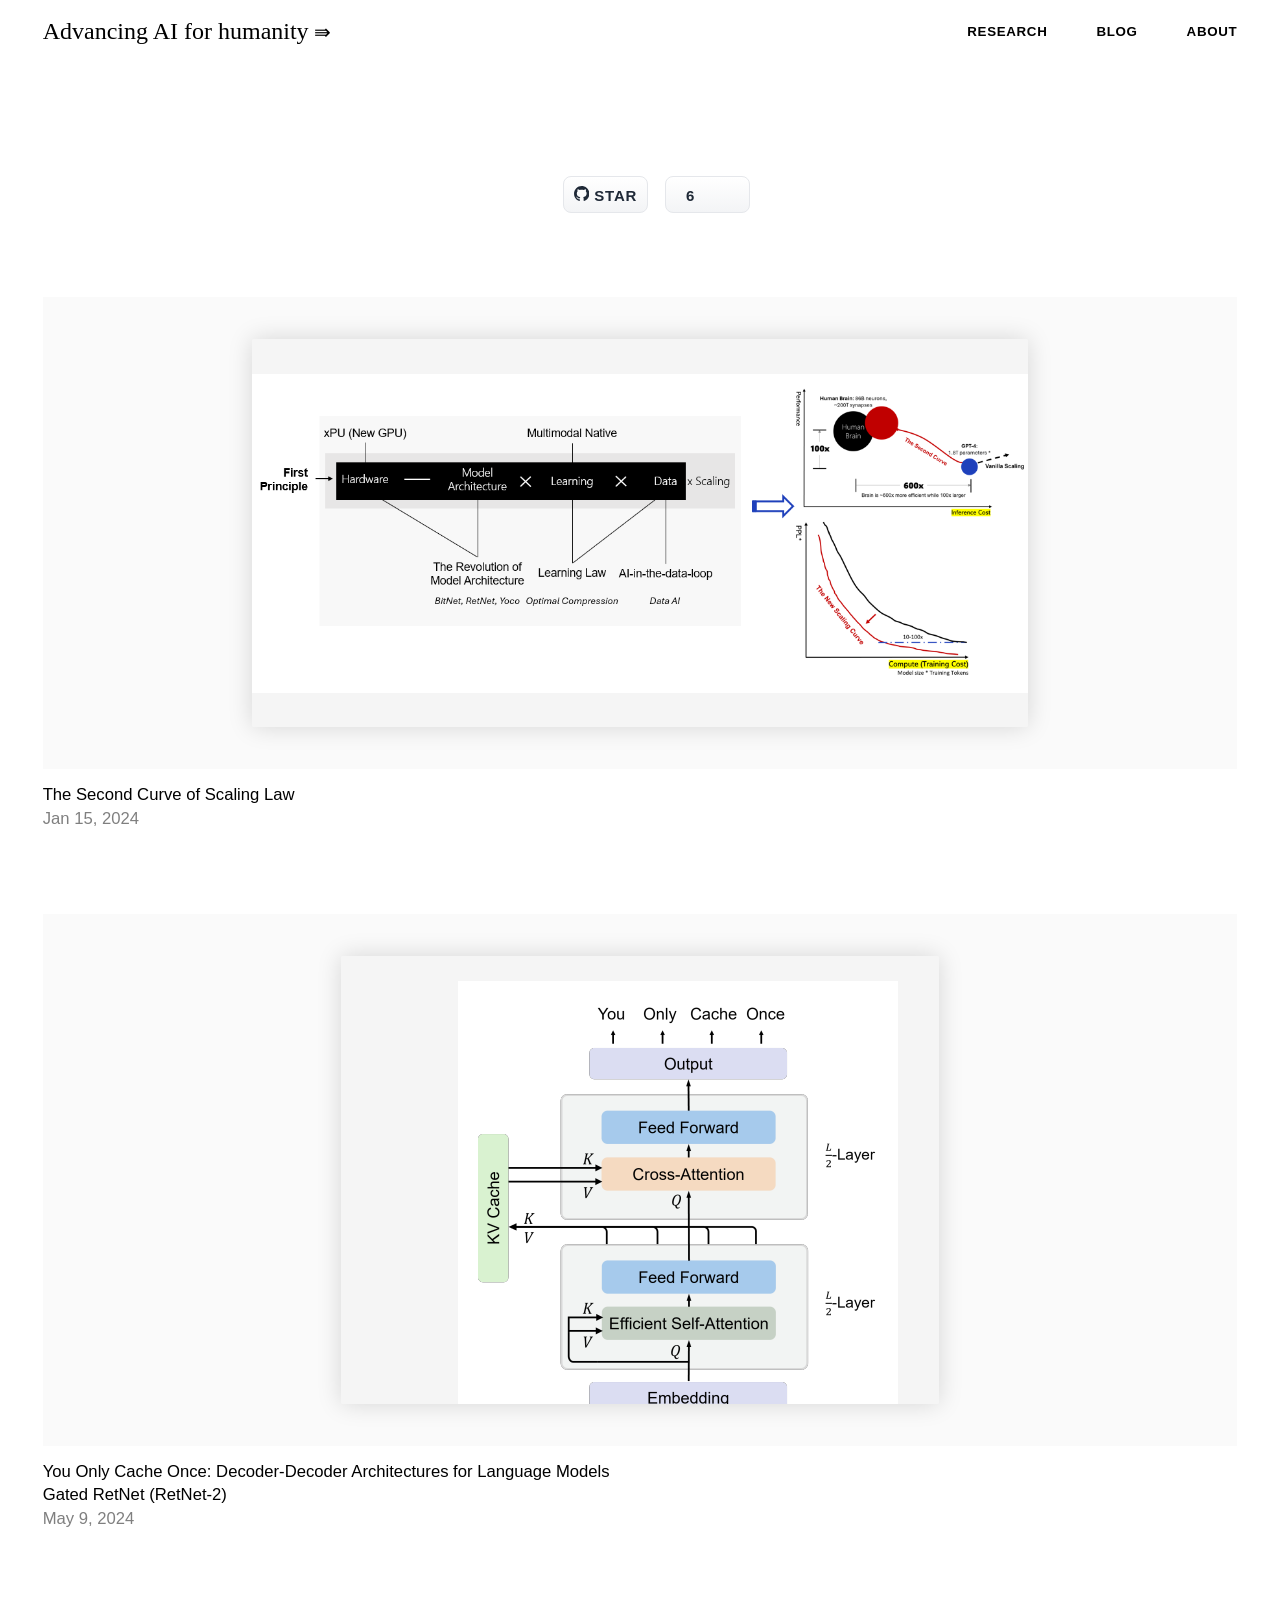
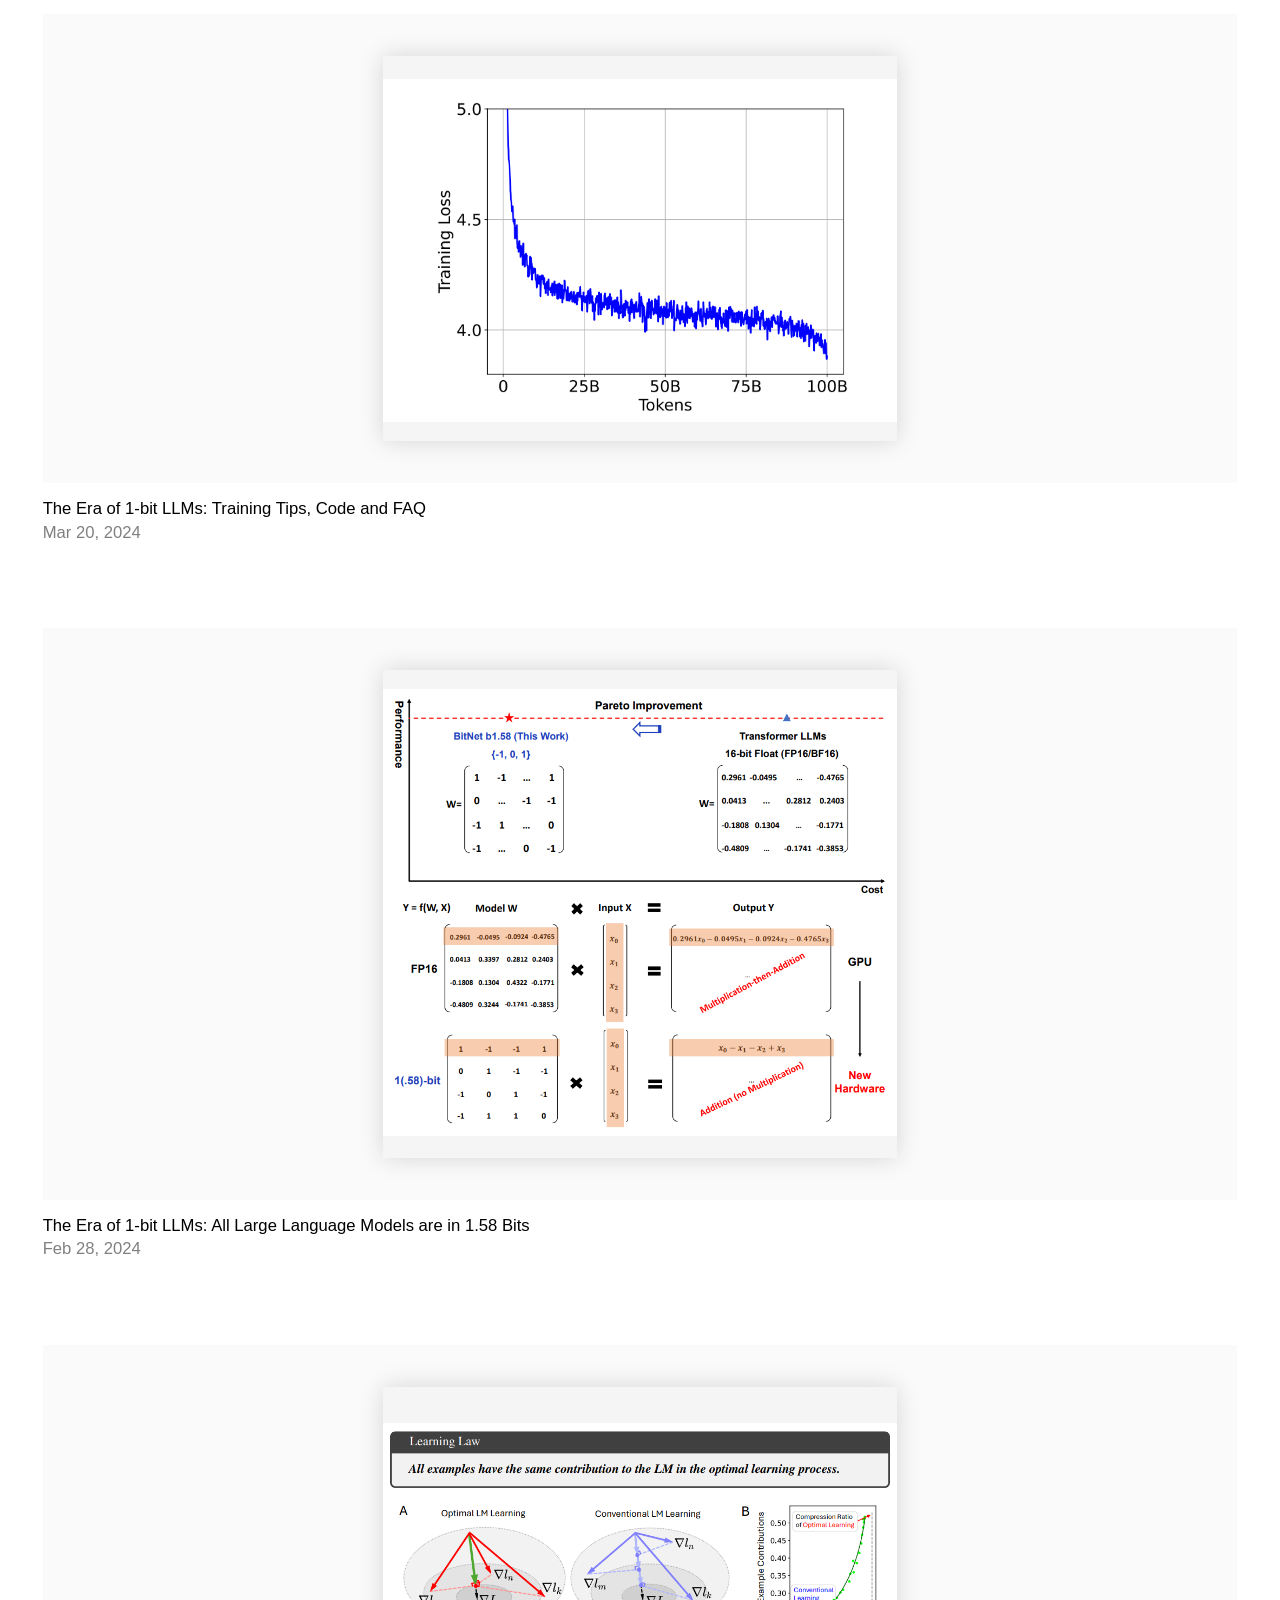
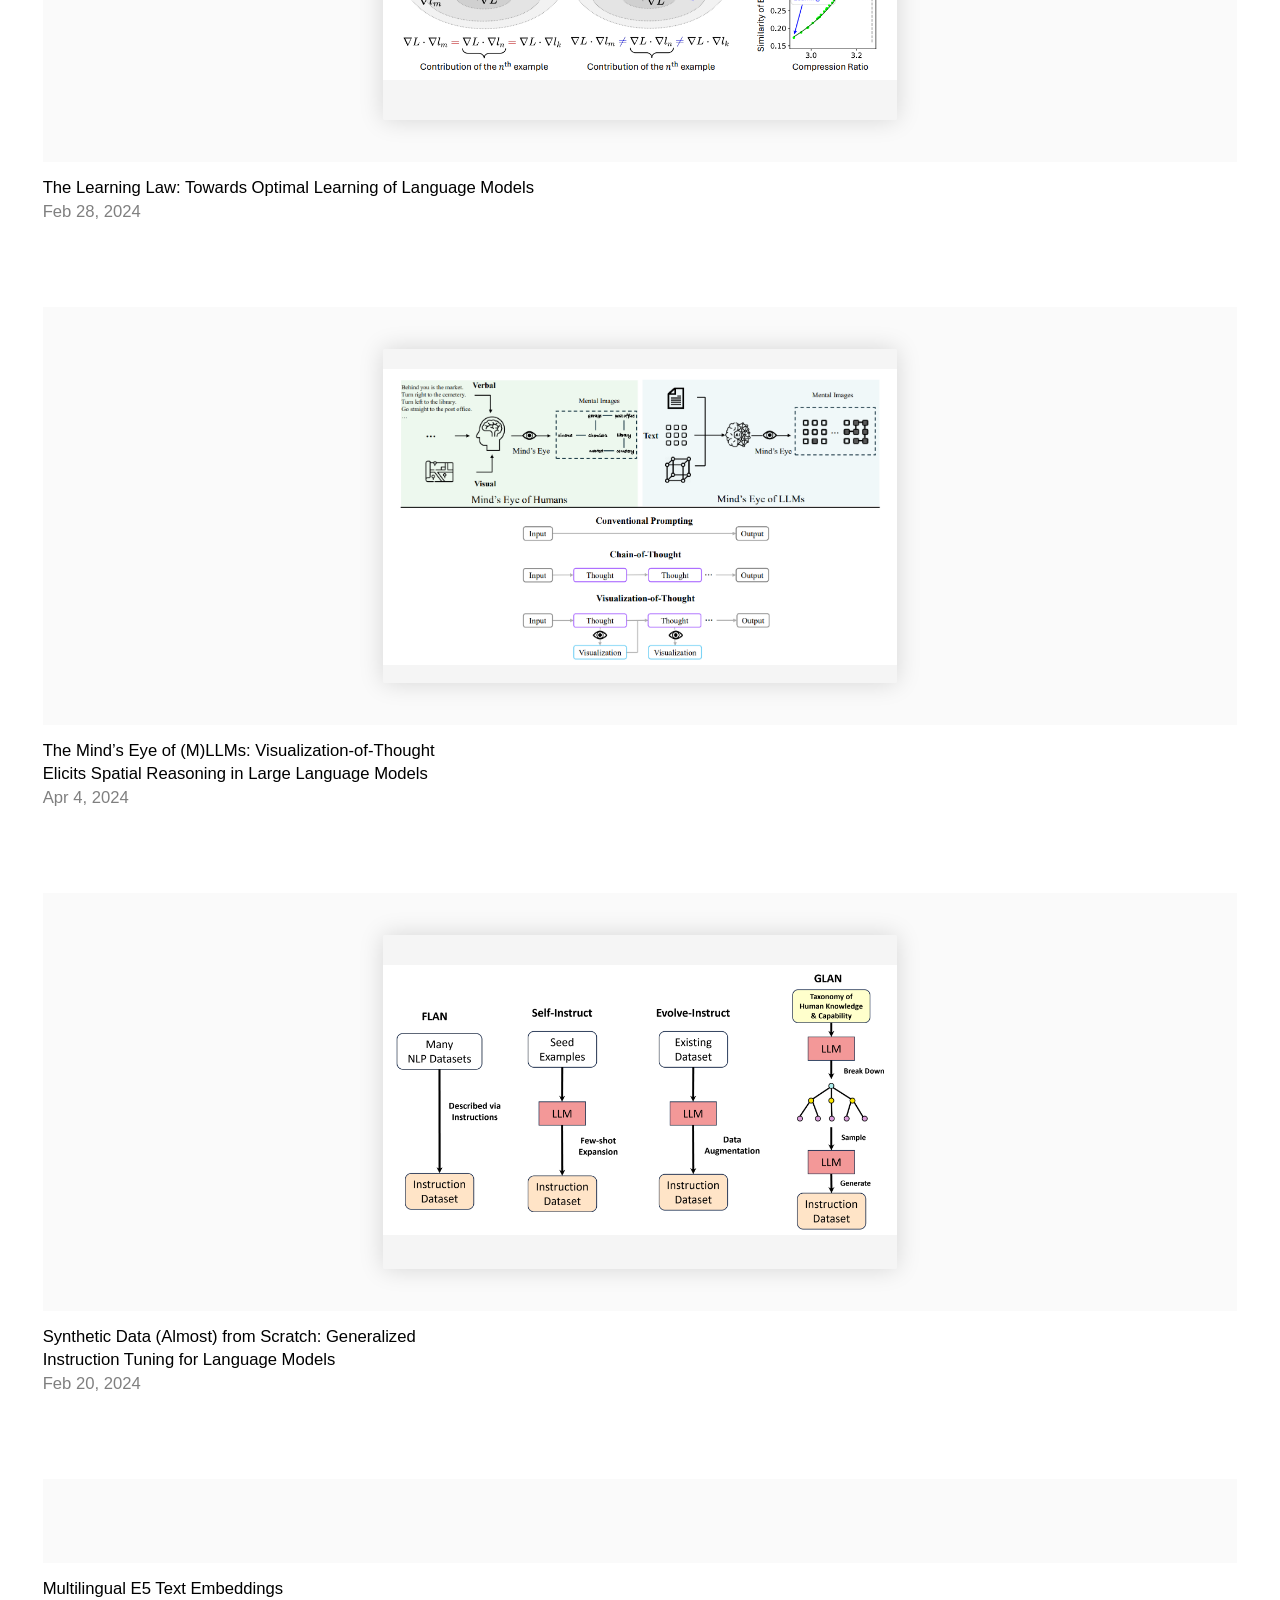
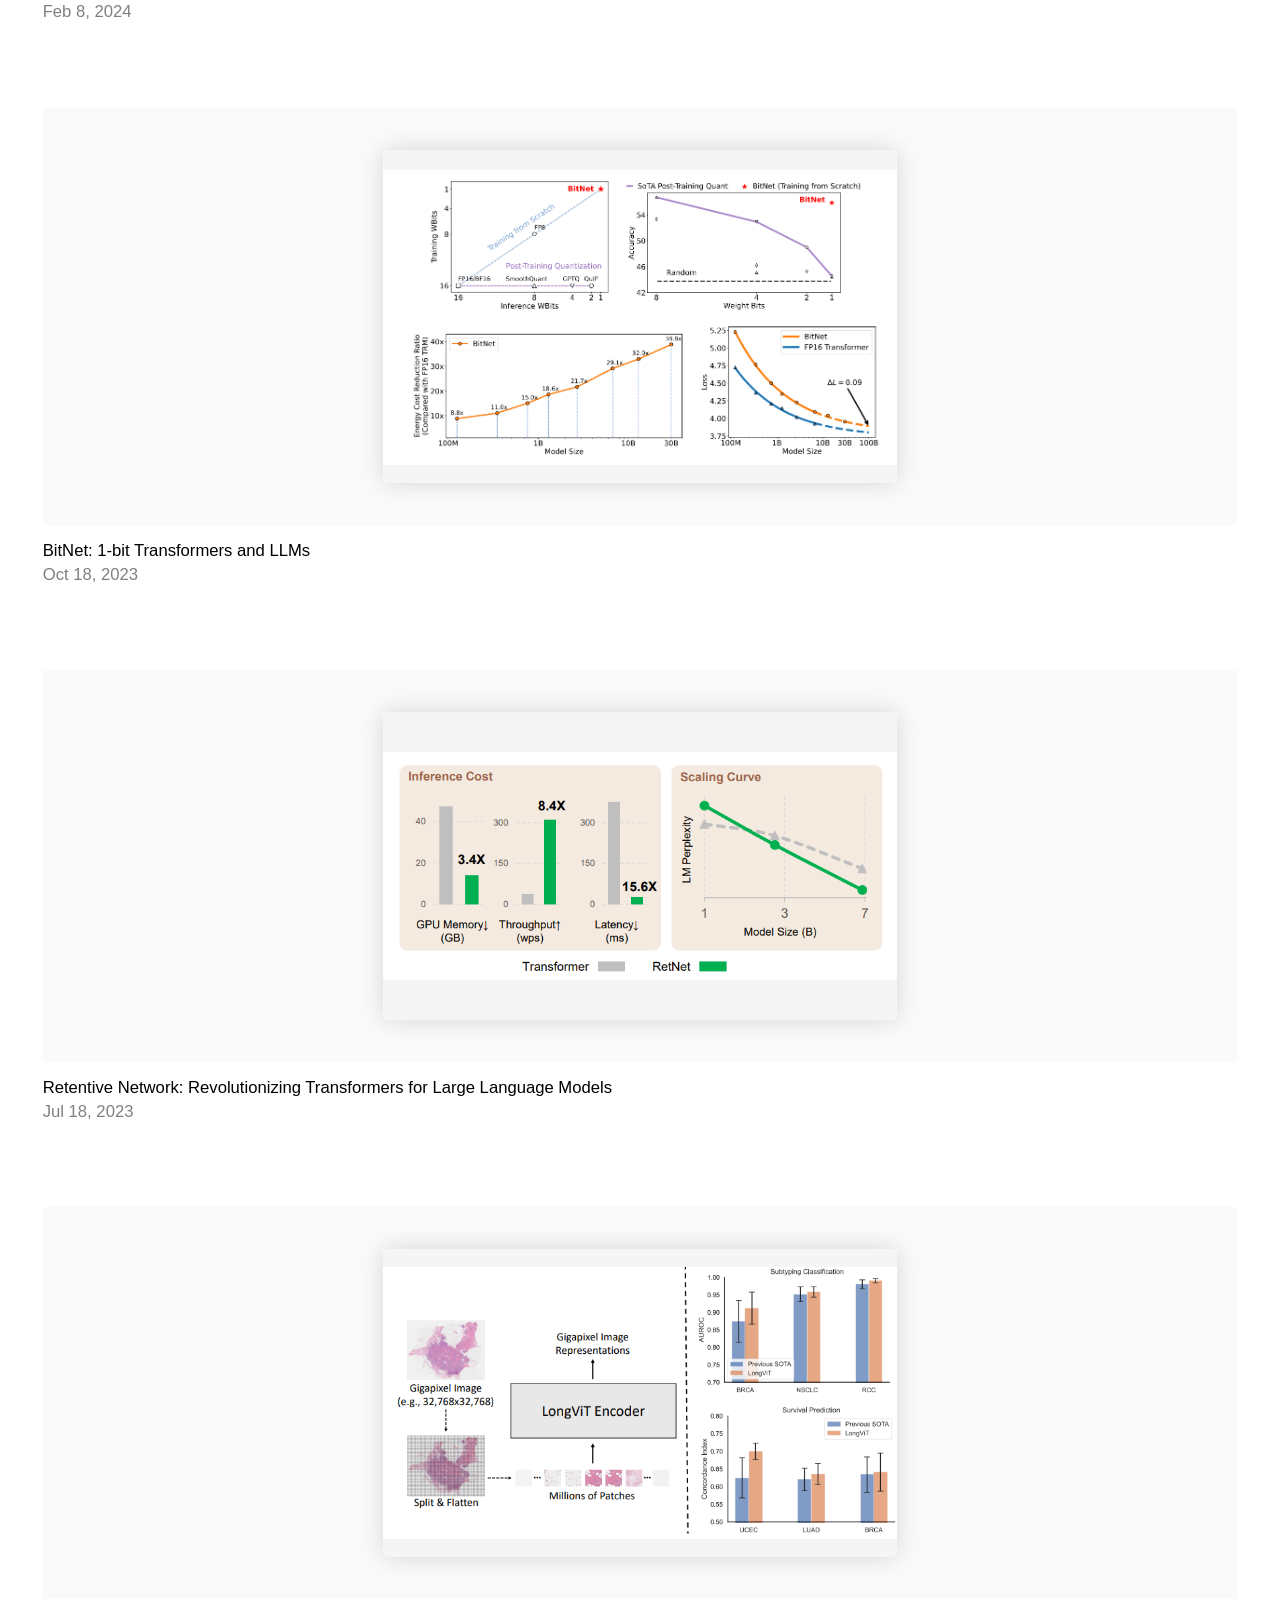
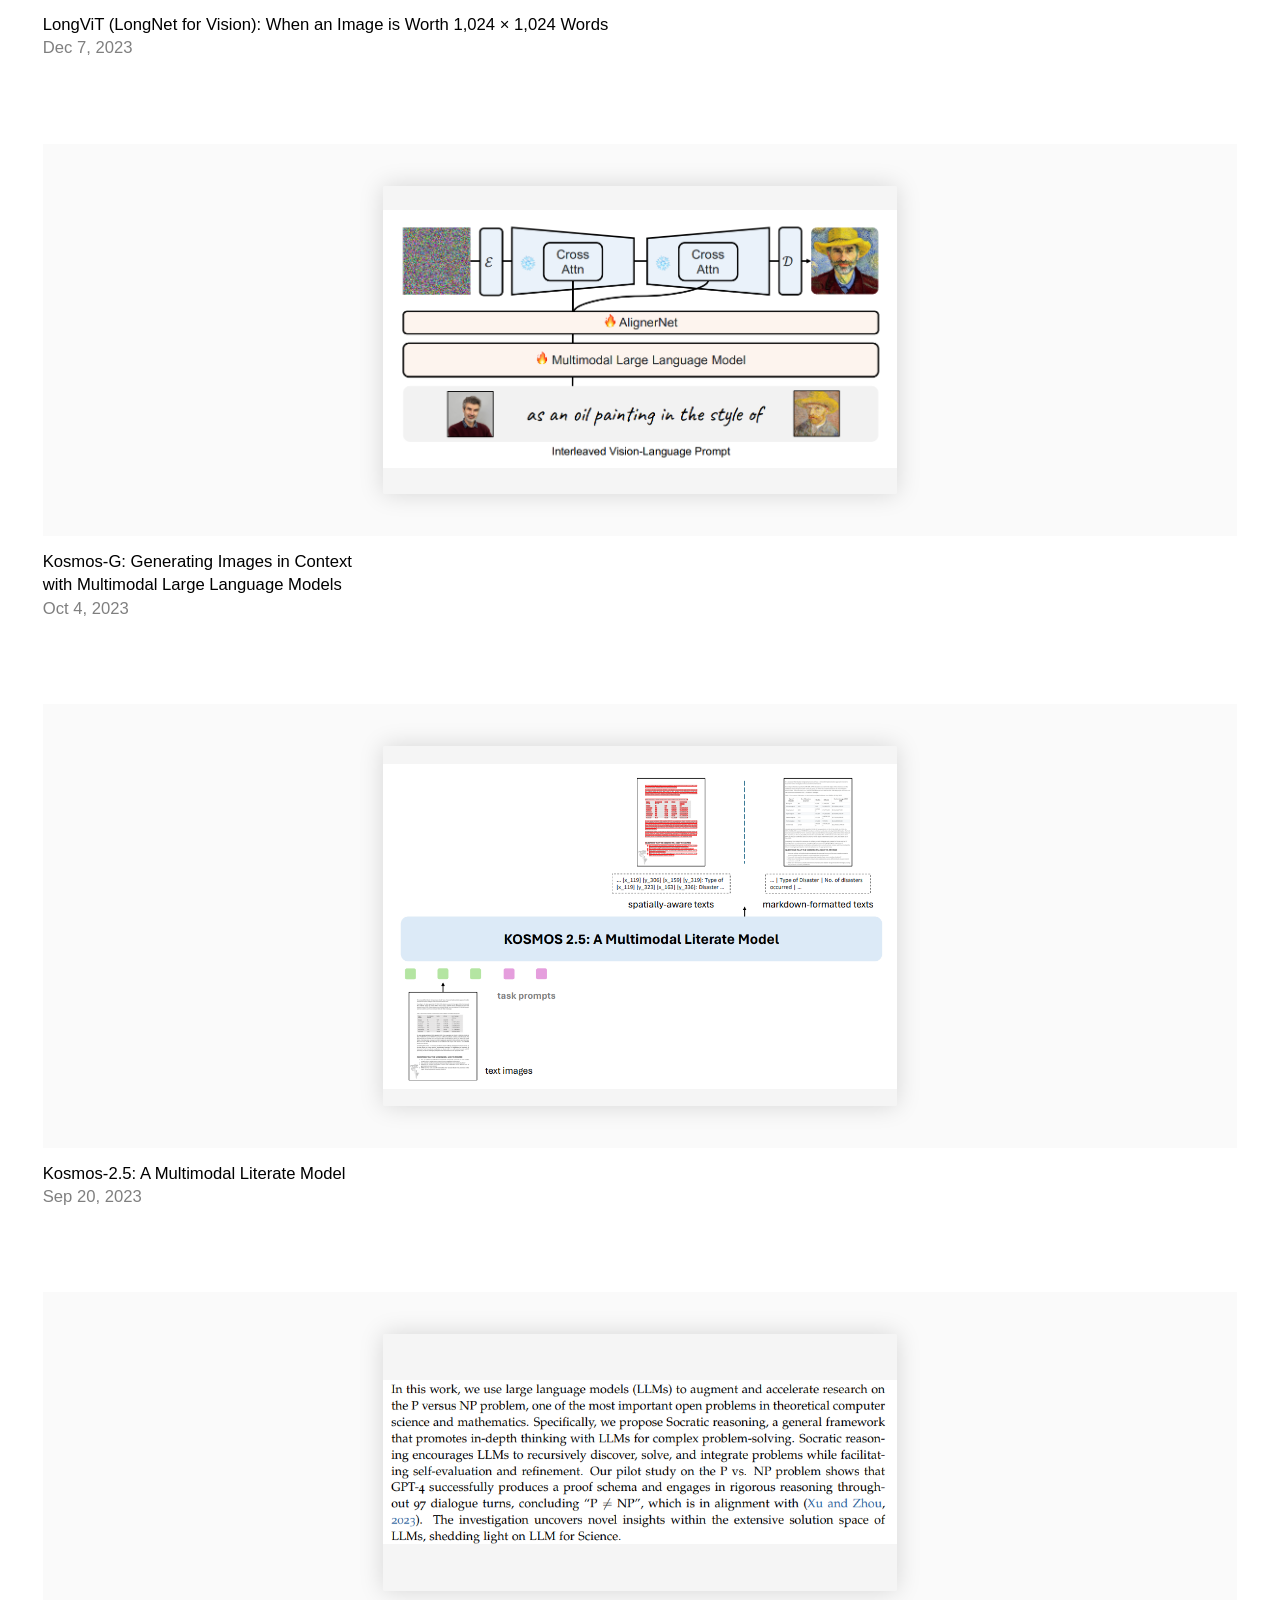
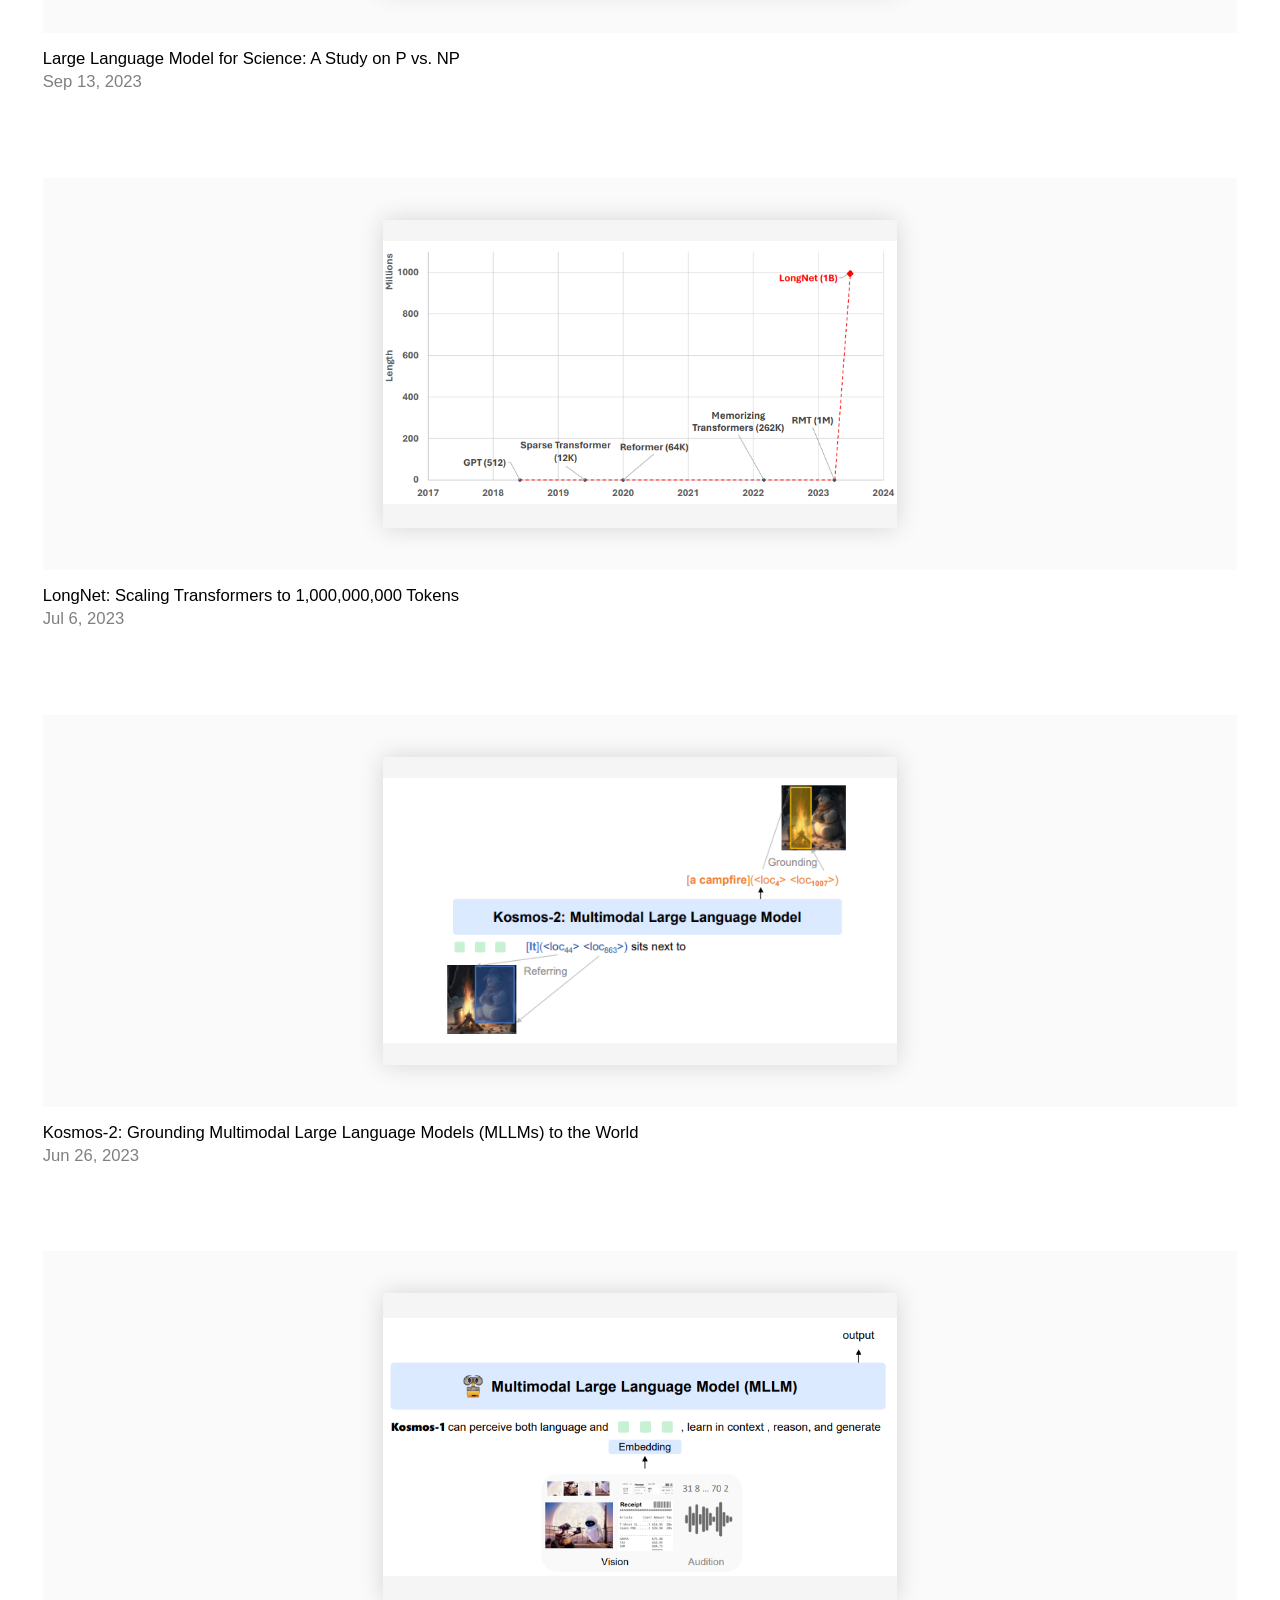
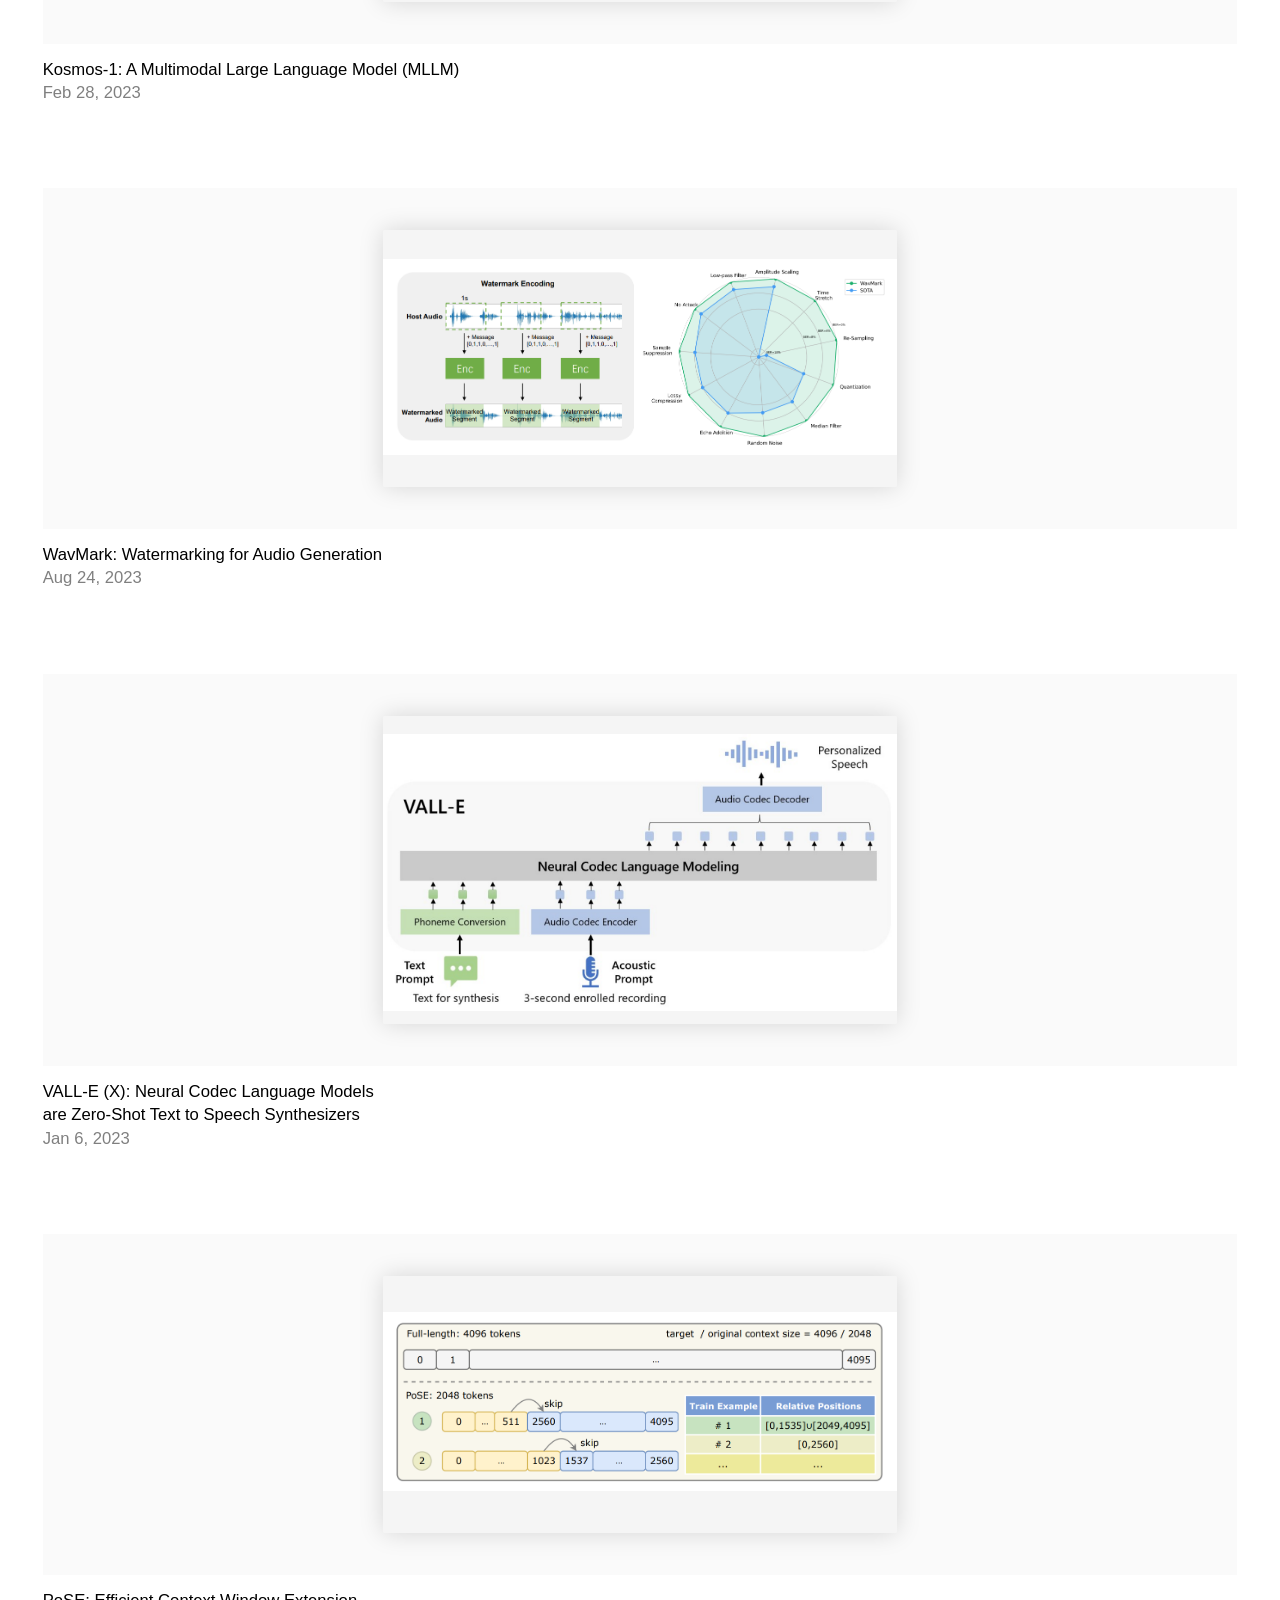
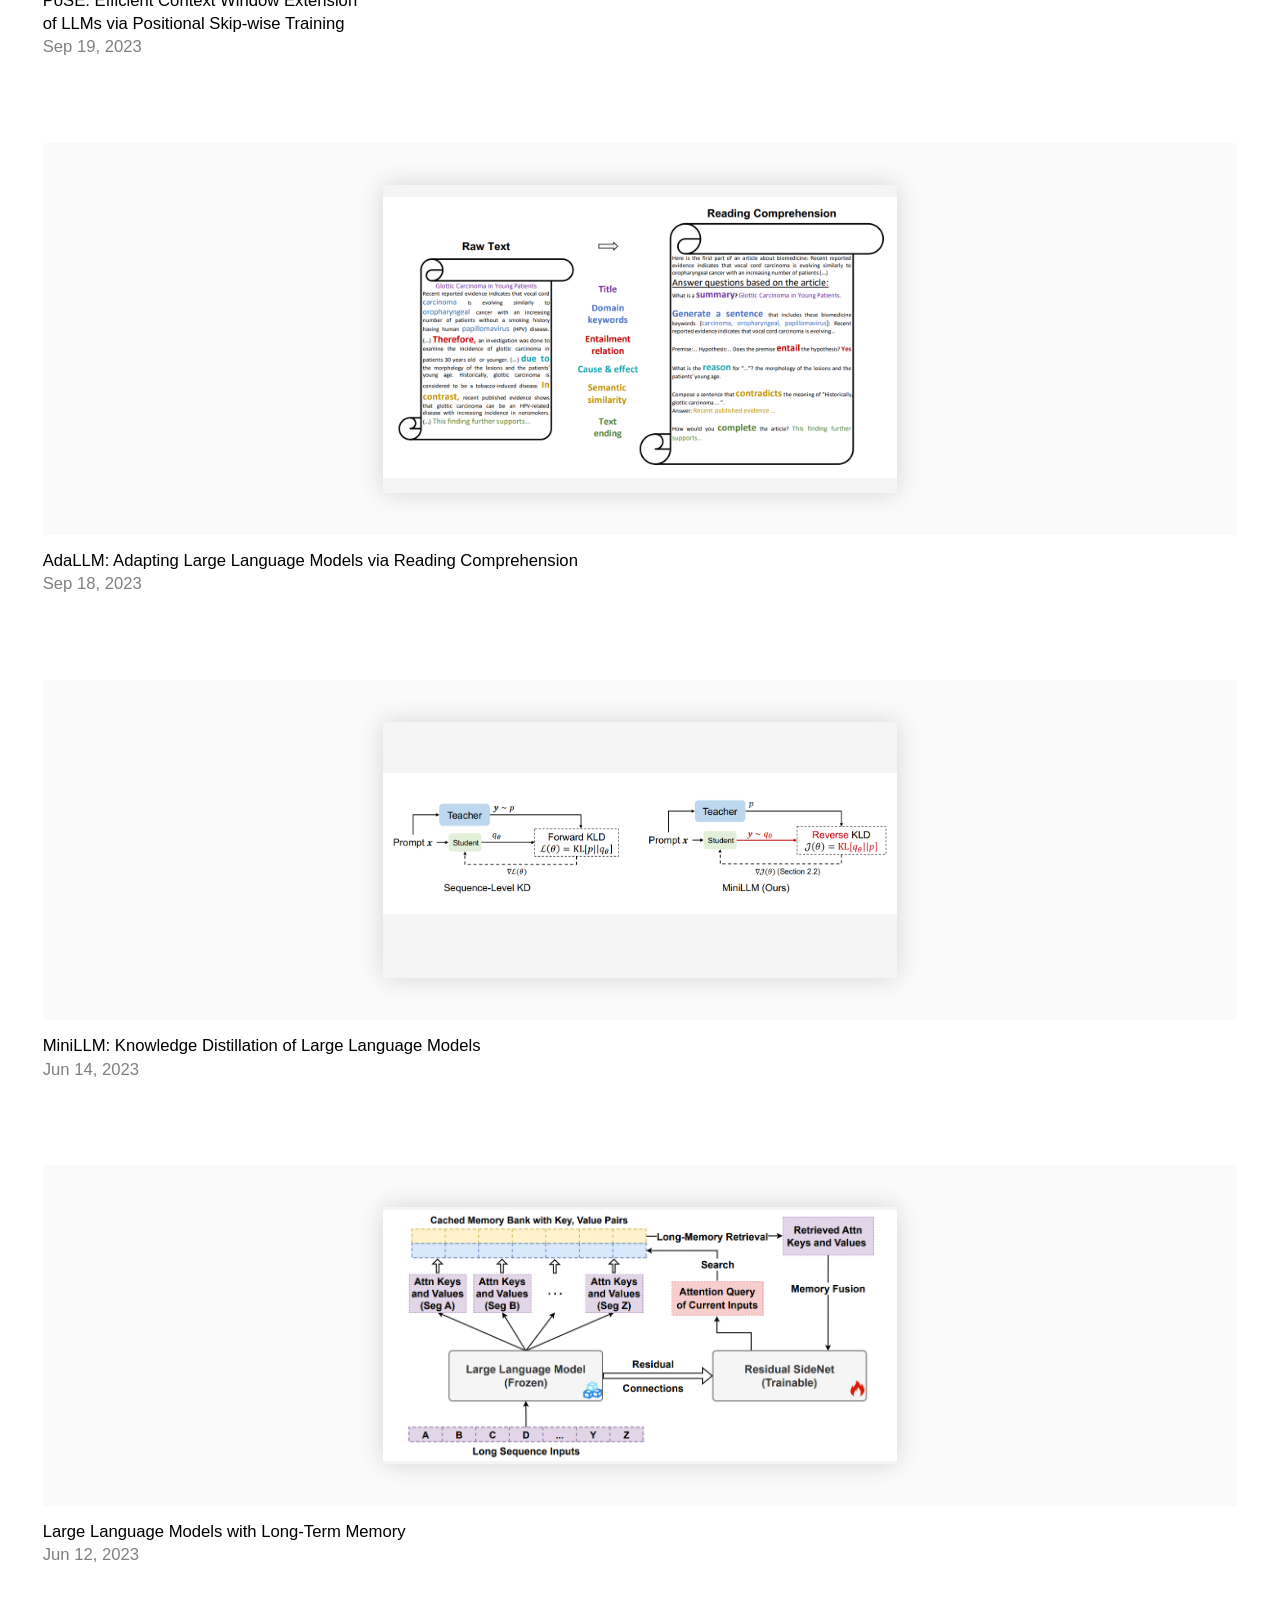
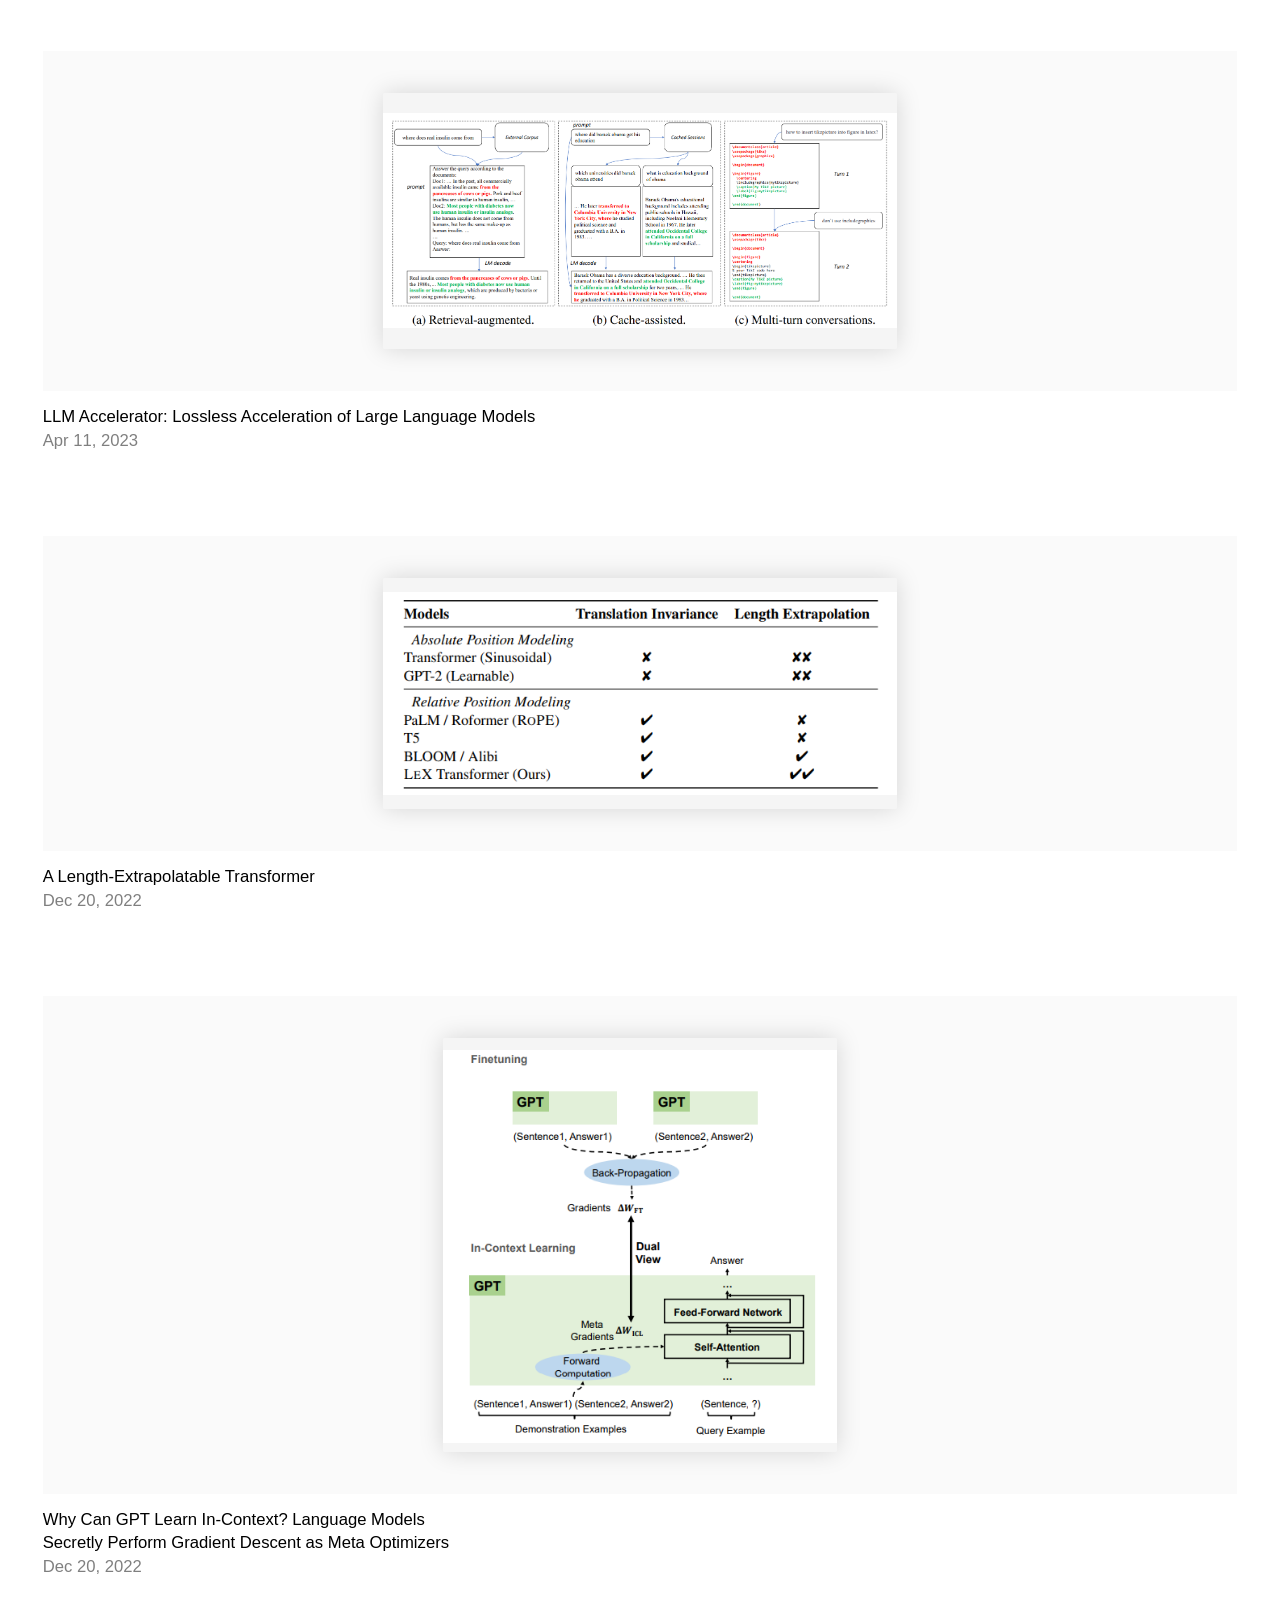
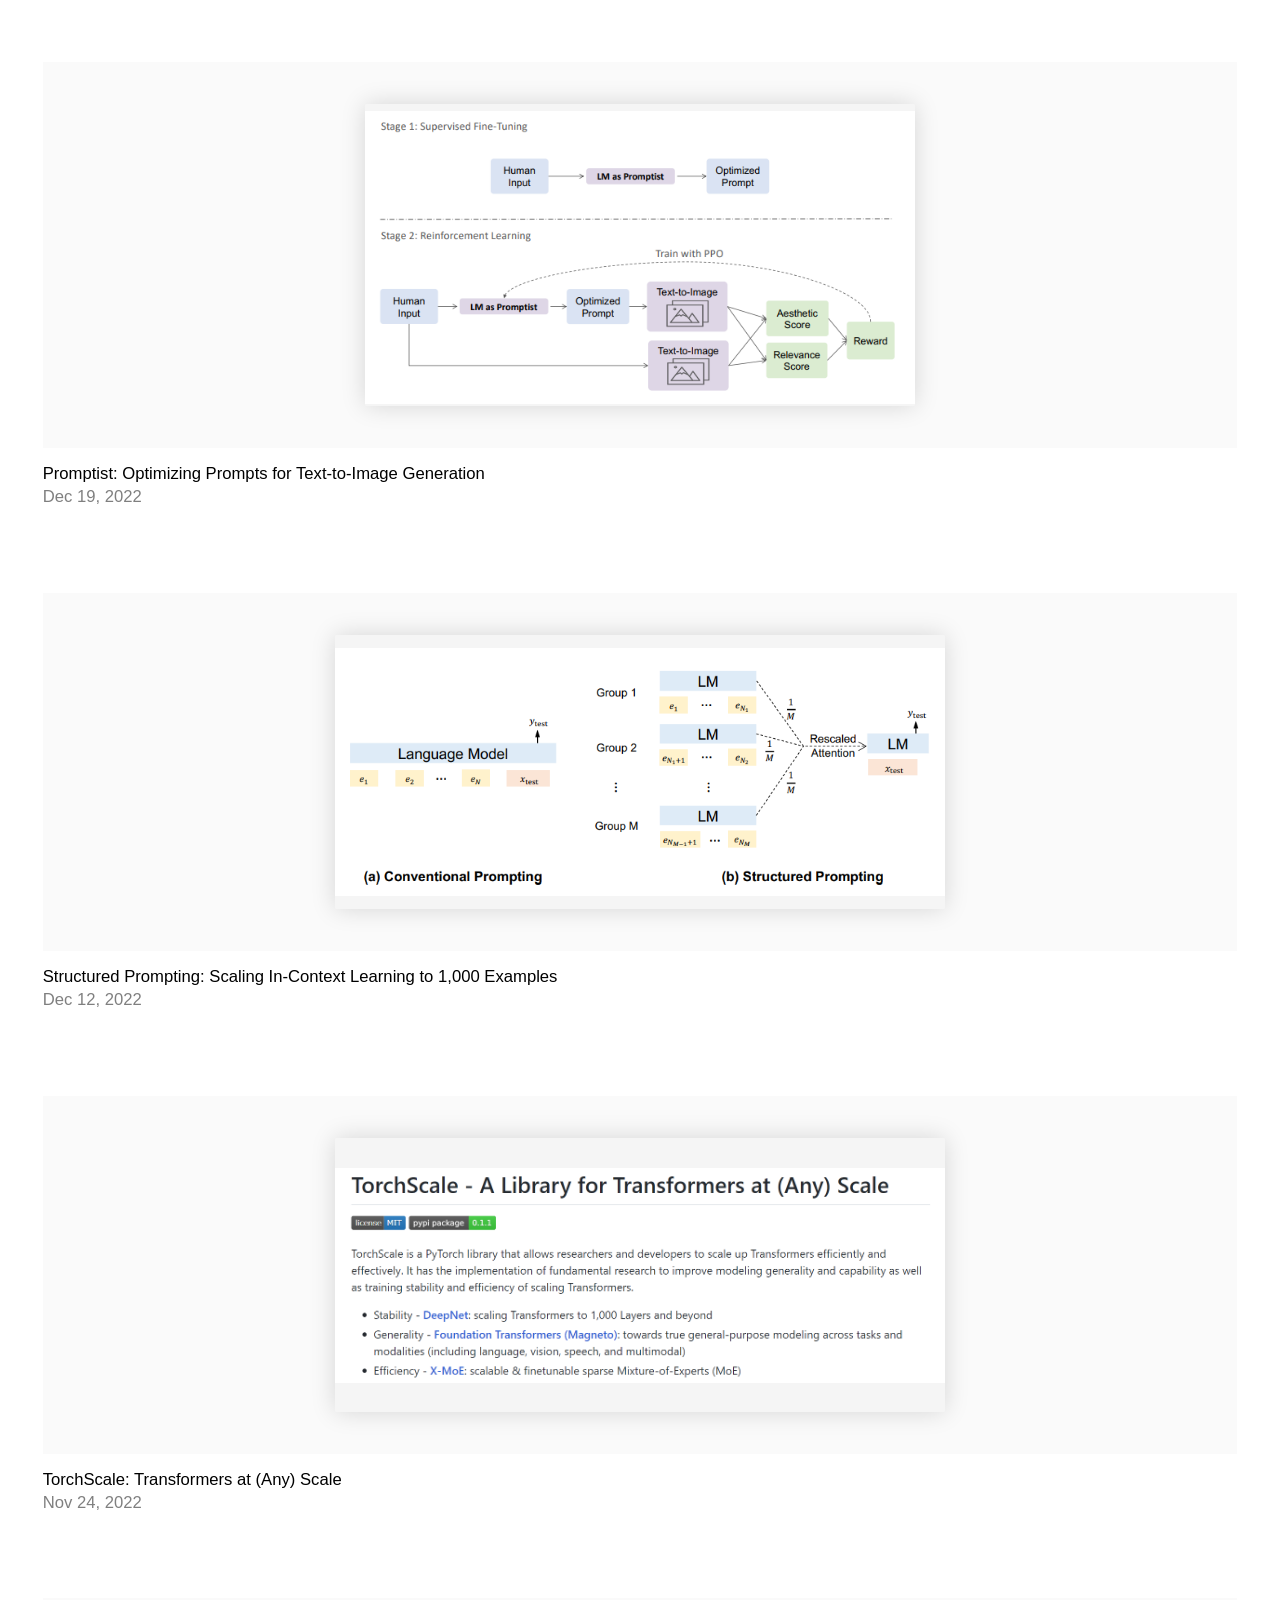
==== agi/index.html @ 4ddf0b9c "Update" ====
<!DOCTYPE html>
<html lang="en">

<head>
    <script>
        window.dataLayer = window.dataLayer || [];
        function gtag() { dataLayer.push(arguments); }
        gtag('js', new Date());

        gtag('config', 'UA-71156606-1');
    </script>
    <meta charset="utf-8" />
    <meta http-equiv="X-UA-Compatible" content="IE=edge" />
    <title>Advancing AI for humanity | Foundation of AI</title>
    <meta name="viewport" content="width=device-width, initial-scale=1, maximum-scale=1" />
    <link rel="stylesheet" type="text/css" href="./assets/css/main.css" />

    <script type="text/javascript">document.documentElement.className = 'js';</script>
    <meta name="referrer" content="no-referrer-when-downgrade" />
    
    <meta property="og:image:width" content="3200" />
    <meta property="og:image:height" content="1800" />

    <meta name="generator" content="Ghost 5.12" />
    <style id="gh-members-styles">
        .gh-post-upgrade-cta-content,
        .gh-post-upgrade-cta {
            display: flex;
            flex-direction: column;
            align-items: center;
            font-family: -apple-system, BlinkMacSystemFont, 'Segoe UI', Roboto, Oxygen, Ubuntu, Cantarell, 'Open Sans', 'Helvetica Neue', sans-serif;
            text-align: center;
            width: 100%;
            color: #ffffff;
            font-size: 16px;
        }

        .gh-post-upgrade-cta-content {
            border-radius: 8px;
            padding: 40px 4vw;
        }

        .gh-post-upgrade-cta h2 {
            color: #ffffff;
            font-size: 28px;
            letter-spacing: -0.2px;
            margin: 0;
            padding: 0;
        }

        .gh-post-upgrade-cta p {
            margin: 20px 0 0;
            padding: 0;
        }

        .gh-post-upgrade-cta small {
            font-size: 16px;
            letter-spacing: -0.2px;
        }

        .gh-post-upgrade-cta a {
            color: #ffffff;
            cursor: pointer;
            font-weight: 500;
            box-shadow: none;
            text-decoration: underline;
        }

        .gh-post-upgrade-cta a:hover {
            color: #ffffff;
            opacity: 0.8;
            box-shadow: none;
            text-decoration: underline;
        }

        .gh-post-upgrade-cta a.gh-btn {
            display: block;
            background: #ffffff;
            text-decoration: none;
            margin: 28px 0 0;
            padding: 8px 18px;
            border-radius: 4px;
            font-size: 16px;
            font-weight: 600;
        }

        .gh-post-upgrade-cta a.gh-btn:hover {
            opacity: 0.92;
        }

        .btn {
            align-items: center;
            background-image: linear-gradient(rgb(255, 255, 255), rgb(243, 244, 246));
            border-bottom-color: rgb(229, 231, 235);
            border-bottom-left-radius: 8px;
            border-bottom-right-radius: 8px;
            border-bottom-style: solid;
            border-bottom-width: 0.99px;
            border-image-outset: 0px;
            border-image-repeat: stretch;
            border-image-slice: 100%;
            border-image-source: none;
            border-image-width: 1;
            border-left-color: rgb(229, 231, 235);
            border-left-style: solid;
            border-left-width: 0.99px;
            border-right-color: rgb(229, 231, 235);
            border-right-style: solid;
            border-right-width: 0.99px;
            border-top-color: rgb(229, 231, 235);
            border-top-left-radius: 8px;
            border-top-right-radius: 8px;
            border-top-style: solid;
            border-top-width: 0.99px;
            box-sizing: border-box;
            color: rgb(31, 41, 55);
            font-size: 15px;
            font-weight: 700;
            height: 37px;
            width: 85px;
            padding-top: 8px;
            padding-left: 10px;
        }
    </style>
    <script defer src="./assets/js/cards.min.js"></script>
    <style>
        :root {
            --ghost-accent-color: #15171A;
        }
    </style>
    <link rel="stylesheet" type="text/css" href="./assets/css/cards.min.css">
</head>

<body>

    <header>
        <nav class="nav container" data-url="/blog/">
            <div class="nav-row row align-items-center">
                <div class="d-none d-sm-block col-sm nav-symbol-wrap">
                    <a href="./index.html"> <font size="5">Advancing AI for humanity</font> </a> <a href="./about.html">&rAarr;</a>
                </div>
                <div class="col col-sm-auto">
                    <ul class="d-flex flex-row align-items-center justify-content-between small-caps">
                        <div class="d-sm-none nav-symbol-wrap">
                        </div>
                        
                        <!--li class="ml-sm-1.75" style="margin-top:0.5px"><a class="nav-link" href="overview.html"
                                data-slug="research">Overview</a></li-->

                        <li class="ml-sm-1.75" style="margin-top:0.5px"><a class="nav-link" href="research.html"
                                data-slug="research">Research</a></li>

                        <li class="ml-sm-1.75" style="margin-top:0.5px"><a class="nav-link" href="blog.html"
                                data-slug="blog">Blog</a></li>

                        <li class="ml-sm-1.75" style="margin-top:0.5px"><a class="nav-link" href="about.html"
                                data-slug="about">About</a></li>
                    </ul>
                </div>
            </div>
        </nav>

    </header>
    <div class="container mt-4">
        <div class="row">
            <!--github link-->
            <div class="col-12 col-md-12 mb-3" style="    margin-left: calc(50% - 91px);">
                <a href="https://github.com/microsoft/unilm" class="btn font-bold text-lg -mr-1"><svg
                        class="dark:text-gray-200 mr-2" xmlns="http://www.w3.org/2000/svg"
                        xmlns:xlink="http://www.w3.org/1999/xlink" aria-hidden="true" focusable="false" role="img"
                        width="1.03em" height="1em" preserveAspectRatio="xMidYMid meet" viewBox="0 0 256 250"
                        style="margin-right: 0px !important">
                        <path
                            d="M128.001 0C57.317 0 0 57.307 0 128.001c0 56.554 36.676 104.535 87.535 121.46c6.397 1.185 8.746-2.777 8.746-6.158c0-3.052-.12-13.135-.174-23.83c-35.61 7.742-43.124-15.103-43.124-15.103c-5.823-14.795-14.213-18.73-14.213-18.73c-11.613-7.944.876-7.78.876-7.78c12.853.902 19.621 13.19 19.621 13.19c11.417 19.568 29.945 13.911 37.249 10.64c1.149-8.272 4.466-13.92 8.127-17.116c-28.431-3.236-58.318-14.212-58.318-63.258c0-13.975 5-25.394 13.188-34.358c-1.329-3.224-5.71-16.242 1.24-33.874c0 0 10.749-3.44 35.21 13.121c10.21-2.836 21.16-4.258 32.038-4.307c10.878.049 21.837 1.47 32.066 4.307c24.431-16.56 35.165-13.12 35.165-13.12c6.967 17.63 2.584 30.65 1.255 33.873c8.207 8.964 13.173 20.383 13.173 34.358c0 49.163-29.944 59.988-58.447 63.157c4.591 3.972 8.682 11.762 8.682 23.704c0 17.126-.148 30.91-.148 35.126c0 3.407 2.304 7.398 8.792 6.14C219.37 232.5 256 184.537 256 128.002C256 57.307 198.691 0 128.001 0zm-80.06 182.34c-.282.636-1.283.827-2.194.39c-.929-.417-1.45-1.284-1.15-1.922c.276-.655 1.279-.838 2.205-.399c.93.418 1.46 1.293 1.139 1.931zm6.296 5.618c-.61.566-1.804.303-2.614-.591c-.837-.892-.994-2.086-.375-2.66c.63-.566 1.787-.301 2.626.591c.838.903 1 2.088.363 2.66zm4.32 7.188c-.785.545-2.067.034-2.86-1.104c-.784-1.138-.784-2.503.017-3.05c.795-.547 2.058-.055 2.861 1.075c.782 1.157.782 2.522-.019 3.08zm7.304 8.325c-.701.774-2.196.566-3.29-.49c-1.119-1.032-1.43-2.496-.726-3.27c.71-.776 2.213-.558 3.315.49c1.11 1.03 1.45 2.505.701 3.27zm9.442 2.81c-.31 1.003-1.75 1.459-3.199 1.033c-1.448-.439-2.395-1.613-2.103-2.626c.301-1.01 1.747-1.484 3.207-1.028c1.446.436 2.396 1.602 2.095 2.622zm10.744 1.193c.036 1.055-1.193 1.93-2.715 1.95c-1.53.034-2.769-.82-2.786-1.86c0-1.065 1.202-1.932 2.733-1.958c1.522-.03 2.768.818 2.768 1.868zm10.555-.405c.182 1.03-.875 2.088-2.387 2.37c-1.485.271-2.861-.365-3.05-1.386c-.184-1.056.893-2.114 2.376-2.387c1.514-.263 2.868.356 3.061 1.403z"
                            fill="currentColor"></path>
                    </svg>
                    Star
                </a>
                <a class="inset-0 btn font-bold text-lg dark:hover:text-yellow-500"
                    style="margin-left: 12px !important; padding-left: 20px;" href="https://github.com/microsoft/unilm"
                    id="star">...</a>
            </div>
            
            <div class="col-12 col-md-12 mb-3">
                <a href="./assets/doc/The Second Curve of Scaling Law_Furu Wei_public.pdf" target="_blank" class="d-block fade-parent">
                    <div class="fade-child-xxheavy transition-opacity mb-0.5">
                        <div class="bg-fg-2 overflow-hidden">
                            <div class="bg-cover js-lazy py-1.5 js-lazy-loaded"
                                style="background-image: url(./assets/img/);">
                                <div class="mx-auto w-50" style="width: 65% !important; height: auto; max-width: 70rem;">
                                    <figure
                                        class="release-cover mb-0 position-relative bg-fg-2 rounded-small overflow-hidden shadowed-xheavy"
                                        style="padding-bottom: 50%;">
                                        <img class="position-absolute trbl-0 js-lazy js-lazy-loaded" style="top: 9%;"
                                            alt="Scaling Laws" src="./assets/img/second_scaling_law.png">
                                    </figure>
                                </div>
                            </div>
                        </div>
                    </div>
                    <div class="max-width-xnarrow medium-xsmall-copy">
                        <h4 class="balance-text fade-child medium-xsmall-copy" style="">The Second Curve of Scaling Law</h4>
                        <time datetime="2024-04-15" class="color-fg-50">Jan 15, 2024</time>
                    </div>
                </a>
            </div>
            
            <div class="col-12 col-md-12 mb-3">
                <a href="https://arxiv.org/abs/2405.05254" target="_blank" class="d-block fade-parent">
                    <div class="fade-child-xxheavy transition-opacity mb-0.5">
                        <div class="bg-fg-2 overflow-hidden">
                            <div class="bg-cover js-lazy py-1.5 js-lazy-loaded"
                                style="background-image: url(./assets/img/);">
                                <div class="mx-auto w-50" style="width: 50% !important; height: auto; max-width: 70rem;">
                                    <figure
                                        class="release-cover mb-0 position-relative bg-fg-2 rounded-small overflow-hidden shadowed-xheavy"
                                        style="padding-bottom: 75%;">
                                        <img class="position-absolute trbl-0 js-lazy js-lazy-loaded" style="top: 5.5%;left: 19.5%;"
                                            alt="YOCO" src="./assets/img/YOCO.png">
                                    </figure>
                                </div>
                            </div>
                        </div>
                    </div>
                    <div class="max-width-xnarrow medium-xsmall-copy">
                        <h4 class="balance-text fade-child medium-xsmall-copy" style="">You Only Cache Once: Decoder-Decoder Architectures for Language Models <br>Gated RetNet (RetNet-2)</h4>
                        <time datetime="2024-05-08" class="color-fg-50">May 9, 2024</time>
                    </div>
                </a>
            </div>
            
            <div class="col-12 col-md-12 mb-3">
                <a href="https://github.com/microsoft/unilm/blob/master/bitnet/The-Era-of-1-bit-LLMs__Training_Tips_Code_FAQ.pdf" target="_blank" class="d-block fade-parent">
                    <div class="fade-child-xxheavy transition-opacity mb-0.5">
                        <div class="bg-fg-2 overflow-hidden">
                            <div class="bg-cover js-lazy py-1.5 js-lazy-loaded"
                                style="background-image: url(./assets/img/);">
                                <div class="mx-auto w-50" style="width: 43% !important; max-width: 70rem;">
                                    <figure
                                        class="release-cover mb-0 position-relative bg-fg-2 rounded-small overflow-hidden shadowed-xheavy"
                                        style="padding-bottom: 75%;">
                                        <img class="position-absolute trbl-0 js-lazy js-lazy-loaded" style="top: 6%;"
                                            alt="BitNet" src="./assets/img/bitnet_s_shape.png">
                                    </figure>
                                </div>
                            </div>
                        </div>
                    </div>
                    <div class="max-width-xnarrow medium-xsmall-copy">
                        <h4 class="balance-text fade-child medium-xsmall-copy" style="">The Era of 1-bit LLMs: Training Tips, Code and FAQ</h4>
                        <time datetime="2024-03-20" class="color-fg-50">Mar 20, 2024</time>
                    </div>
                </a>
            </div>
            
            <div class="col-12 col-md-12 mb-3">
                <a href="https://arxiv.org/abs/2402.17764" target="_blank" class="d-block fade-parent">
                    <div class="fade-child-xxheavy transition-opacity mb-0.5">
                        <div class="bg-fg-2 overflow-hidden">
                            <div class="bg-cover js-lazy py-1.5 js-lazy-loaded"
                                style="background-image: url(./assets/img/);">
                                <div class="mx-auto w-50" style="width: 43% !important; max-width: 70rem;">
                                    <figure
                                        class="release-cover mb-0 position-relative bg-fg-2 rounded-small overflow-hidden shadowed-xheavy"
                                        style="padding-bottom: 95%;">
                                        <img class="position-absolute trbl-0 js-lazy js-lazy-loaded" style="top: 4%;"
                                            alt="BitNet" src="./assets/img/bitnet_b158.png">
                                    </figure>
                                </div>
                            </div>
                        </div>
                    </div>
                    <div class="max-width-xnarrow medium-xsmall-copy">
                        <h4 class="balance-text fade-child medium-xsmall-copy" style="">The Era of 1-bit LLMs: All Large Language Models are in 1.58 Bits</h4>
                        <time datetime="2024-02-28" class="color-fg-50">Feb 28, 2024</time>
                    </div>
                </a>
            </div>
            
            <div class="col-12 col-md-12 mb-3">
                <a href="https://arxiv.org/abs/2402.17759" target="_blank" class="d-block fade-parent">
                    <div class="fade-child-xxheavy transition-opacity mb-0.5">
                        <div class="bg-fg-2 overflow-hidden">
                            <div class="bg-cover js-lazy py-1.5 js-lazy-loaded"
                                style="background-image: url(./assets/img/);">
                                <div class="mx-auto w-50" style="width: 43% !important; max-width: 70rem;">
                                    <figure
                                        class="release-cover mb-0 position-relative bg-fg-2 rounded-small overflow-hidden shadowed-xheavy"
                                        style="padding-bottom: 65%;">
                                        <img class="position-absolute trbl-0 js-lazy js-lazy-loaded" style="top: 11%;"
                                            alt="Learning Law" src="./assets/img/learning_law.png">
                                    </figure>
                                </div>
                            </div>
                        </div>
                    </div>
                    <div class="max-width-xnarrow medium-xsmall-copy">
                        <h4 class="balance-text fade-child medium-xsmall-copy" style="">The Learning Law: Towards Optimal Learning of Language Models</h4>
                        <time datetime="2024-02-28" class="color-fg-50">Feb 28, 2024</time>
                    </div>
                </a>
            </div>
            
            <div class="col-12 col-md-12 mb-3">
                <a href="https://arxiv.org/abs/2404.03622" target="_blank" class="d-block fade-parent">
                    <div class="fade-child-xxheavy transition-opacity mb-0.5">
                        <div class="bg-fg-2 overflow-hidden">
                            <div class="bg-cover js-lazy py-1.5 js-lazy-loaded"
                                style="background-image: url(./assets/img/);">
                                <div class="mx-auto w-50" style="width: 43% !important; max-width: 70rem;">
                                    <figure
                                        class="release-cover mb-0 position-relative bg-fg-2 rounded-small overflow-hidden shadowed-xheavy"
                                        style="padding-bottom: 65%;">
                                        <img class="position-absolute trbl-0 js-lazy js-lazy-loaded" style="top: 6%;"
                                            src="./assets/img/vot.png">
                                    </figure>
                                </div>
                            </div>
                        </div>
                    </div>
                    <div class="max-width-xnarrow medium-xsmall-copy">
                        <h4 class="balance-text fade-child medium-xsmall-copy" style="">The Mind's Eye of (M)LLMs: Visualization-of-Thought Elicits Spatial Reasoning in Large Language Models</h4>
                        <time datetime="2024-04-04" class="color-fg-50">Apr 4, 2024</time>
                    </div>
                </a>
            </div>
            
            <div class="col-12 col-md-12 mb-3">
                <a href="https://arxiv.org/abs/2402.13064" target="_blank" class="d-block fade-parent">
                    <div class="fade-child-xxheavy transition-opacity mb-0.5">
                        <div class="bg-fg-2 overflow-hidden">
                            <div class="bg-cover js-lazy py-1.5 js-lazy-loaded"
                                style="background-image: url(./assets/img/);">
                                <div class="mx-auto w-50" style="width: 43% !important; max-width: 70rem;">
                                    <figure
                                        class="release-cover mb-0 position-relative bg-fg-2 rounded-small overflow-hidden shadowed-xheavy"
                                        style="padding-bottom: 65%;">
                                        <img class="position-absolute trbl-0 js-lazy js-lazy-loaded" style="top: 9%;"
                                            src="./assets/img/glan.png">
                                    </figure>
                                </div>
                            </div>
                        </div>
                    </div>
                    <div class="max-width-xnarrow medium-xsmall-copy">
                        <h4 class="balance-text fade-child medium-xsmall-copy" style="">Synthetic Data (Almost) from Scratch: Generalized Instruction Tuning for Language Models</h4>
                        <time datetime="2024-02-20" class="color-fg-50">Feb 20, 2024</time>
                    </div>
                </a>
            </div>
            
            <div class="col-12 col-md-12 mb-3">
                <a href="https://arxiv.org/abs/2402.05672" target="_blank" class="d-block fade-parent">
                    <div class="fade-child-xxheavy transition-opacity mb-0.5">
                        <div class="bg-fg-2 overflow-hidden">
                            <div class="bg-cover js-lazy py-1.5 js-lazy-loaded"
                                style="background-image: url(./assets/img/);">
                                <div class="mx-auto w-50" style="width: 43% !important; max-width: 70rem;">
                                    <!--figure
                                        class="release-cover mb-0 position-relative bg-fg-2 rounded-small overflow-hidden shadowed-xheavy"
                                        style="padding-bottom: 60%;">
                                        <img class="position-absolute trbl-0 js-lazy js-lazy-loaded" style="top: 6%;"
                                            alt="BitNet" src="./assets/img/mE5.png">
                                    </figure-->
                                </div>
                            </div>
                        </div>
                    </div>
                    <div class="max-width-xnarrow medium-xsmall-copy">
                        <h4 class="balance-text fade-child medium-xsmall-copy" style="">Multilingual E5 Text Embeddings</h4>
                        <time datetime="2024-02-08" class="color-fg-50">Feb 8, 2024</time>
                    </div>
                </a>
            </div>
            
            <div class="col-12 col-md-12 mb-3">
                <a href="https://arxiv.org/abs/2310.11453" target="_blank" class="d-block fade-parent">
                    <div class="fade-child-xxheavy transition-opacity mb-0.5">
                        <div class="bg-fg-2 overflow-hidden">
                            <div class="bg-cover js-lazy py-1.5 js-lazy-loaded"
                                style="background-image: url(./assets/img/);">
                                <div class="mx-auto w-50" style="width: 43% !important; max-width: 70rem;">
                                    <figure
                                        class="release-cover mb-0 position-relative bg-fg-2 rounded-small overflow-hidden shadowed-xheavy"
                                        style="padding-bottom: 65%;">
                                        <img class="position-absolute trbl-0 js-lazy js-lazy-loaded" style="top: 6%;"
                                            src="./assets/img/bitnet.png">
                                    </figure>
                                </div>
                            </div>
                        </div>
                    </div>
                    <div class="max-width-xnarrow medium-xsmall-copy">
                        <h4 class="balance-text fade-child medium-xsmall-copy" style="">BitNet: 1-bit Transformers and LLMs</h4>
                        <time datetime="2023-10-18" class="color-fg-50">Oct 18, 2023</time>
                    </div>
                </a>
            </div>
            
            <div class="col-12 col-md-12 mb-3">
                <a href="https://arxiv.org/abs/2307.08621" target="_blank" class="d-block fade-parent">
                    <div class="fade-child-xxheavy transition-opacity mb-0.5">
                        <div class="bg-fg-2 overflow-hidden">
                            <div class="bg-cover js-lazy py-1.5 js-lazy-loaded"
                                style="background-image: url(./assets/img/);">
                                <div class="mx-auto w-50" style="width: 43% !important; max-width: 70rem;">
                                    <figure
                                        class="release-cover mb-0 position-relative bg-fg-2 rounded-small overflow-hidden shadowed-xheavy"
                                        style="padding-bottom: 60%;">
                                        <img class="position-absolute trbl-0 js-lazy js-lazy-loaded" style="top: 13%;"
                                            alt="RetNet" src="./assets/img/retnet.png">
                                    </figure>
                                </div>
                            </div>
                        </div>
                    </div>
                    <div class="max-width-xnarrow medium-xsmall-copy">
                        <h4 class="balance-text fade-child medium-xsmall-copy" style="">Retentive Network: Revolutionizing Transformers for Large Language Models</h4>
                        <time datetime="2023-07-18" class="color-fg-50">Jul 18, 2023</time>
                    </div>
                </a>
            </div>
            
            <div class="col-12 col-md-12 mb-3">
                <a href="https://arxiv.org/abs/2312.03558" target="_blank" class="d-block fade-parent">
                    <div class="fade-child-xxheavy transition-opacity mb-0.5">
                        <div class="bg-fg-2 overflow-hidden">
                            <div class="bg-cover js-lazy py-1.5 js-lazy-loaded"
                                style="background-image: url(./assets/img/);">
                                <div class="mx-auto w-50" style="width: 43% !important; max-width: 70rem;">
                                    <figure
                                        class="release-cover mb-0 position-relative bg-fg-2 rounded-small overflow-hidden shadowed-xheavy"
                                        style="padding-bottom: 60%;">
                                        <img class="position-absolute trbl-0 js-lazy js-lazy-loaded" style="top: 6%;"
                                            alt="LongViT" src="./assets/img/longvit.png">
                                    </figure>
                                </div>
                            </div>
                        </div>
                    </div>
                    <div class="max-width-xnarrow medium-xsmall-copy">
                        <h4 class="balance-text fade-child medium-xsmall-copy" style="">LongViT (LongNet for Vision): When an Image is Worth 1,024 × 1,024 Words</h4>
                        <time datetime="2023-12-07" class="color-fg-50">Dec 7, 2023</time>
                    </div>
                </a>
            </div>
            
            <div class="col-12 col-md-12 mb-3">
                <a href="https://arxiv.org/abs/2310.02992" target="_blank" class="d-block fade-parent">
                    <div class="fade-child-xxheavy transition-opacity mb-0.5">
                        <div class="bg-fg-2 overflow-hidden">
                            <div class="bg-cover js-lazy py-1.5 js-lazy-loaded"
                                style="background-image: url(./assets/img/);">
                                <div class="mx-auto w-50" style="width: 43% !important; max-width: 70rem;">
                                    <figure
                                        class="release-cover mb-0 position-relative bg-fg-2 rounded-small overflow-hidden shadowed-xheavy"
                                        style="padding-bottom: 60%;">
                                        <img class="position-absolute trbl-0 js-lazy js-lazy-loaded" style="top: 8%;"
                                            alt="Kosmos" src="./assets/img/kosmos-g.png">
                                    </figure>
                                </div>
                            </div>
                        </div>
                    </div>
                    <div class="max-width-xnarrow medium-xsmall-copy">
                        <h4 class="balance-text fade-child medium-xsmall-copy" style="">Kosmos-G: Generating Images in Context with Multimodal Large Language Models</h4>
                        <time datetime="2023-10-04" class="color-fg-50">Oct 4, 2023</time>
                    </div>
                </a>
            </div>
            
            <div class="col-12 col-md-12 mb-3">
                <a href="https://arxiv.org/abs/2309.11419" target="_blank" class="d-block fade-parent">
                    <div class="fade-child-xxheavy transition-opacity mb-0.5">
                        <div class="bg-fg-2 overflow-hidden">
                            <div class="bg-cover js-lazy py-1.5 js-lazy-loaded"
                                style="background-image: url(./assets/img/);">
                                <div class="mx-auto w-50" style="width: 43% !important; max-width: 70rem;">
                                    <figure
                                        class="release-cover mb-0 position-relative bg-fg-2 rounded-small overflow-hidden shadowed-xheavy"
                                        style="padding-bottom: 70%;">
                                        <img class="position-absolute trbl-0 js-lazy js-lazy-loaded" style="top: 5%;"
                                            alt="Kosmos 2.5" src="./assets/img/kosmos-25.png">
                                    </figure>
                                </div>
                            </div>
                        </div>
                    </div>
                    <div class="max-width-xnarrow medium-xsmall-copy">
                        <h4 class="balance-text fade-child medium-xsmall-copy" style="">Kosmos-2.5: A Multimodal Literate Model</h4>
                        <time datetime="2023-09-20" class="color-fg-50">Sep 20, 2023</time>
                    </div>
                </a>
            </div>
            
            <div class="col-12 col-md-12 mb-3">
                <a href="https://arxiv.org/abs/2309.05689" target="_blank" class="d-block fade-parent">
                    <div class="fade-child-xxheavy transition-opacity mb-0.5">
                        <div class="bg-fg-2 overflow-hidden">
                            <div class="bg-cover js-lazy py-1.5 js-lazy-loaded"
                                style="background-image: url(./assets/img/);">
                                <div class="mx-auto w-50" style="width: 43% !important; max-width: 70rem;">
                                    <figure
                                        class="release-cover mb-0 position-relative bg-fg-2 rounded-small overflow-hidden shadowed-xheavy"
                                        style="padding-bottom: 50%;">
                                        <img class="position-absolute trbl-0 js-lazy js-lazy-loaded" style="top: 18%;"
                                            alt="LLM4Science" src="./assets/img/llm4s.png">
                                    </figure>
                                </div>
                            </div>
                        </div>
                    </div>
                    <div class="max-width-xnarrow medium-xsmall-copy">
                        <h4 class="balance-text fade-child medium-xsmall-copy" style="">Large Language Model for Science: A Study on P vs. NP</h4>
                        <time datetime="2023-09-13" class="color-fg-50">Sep 13, 2023</time>
                    </div>
                </a>
            </div>
            
            <div class="col-12 col-md-12 mb-3">
                <a href="https://arxiv.org/abs/2307.02486" target="_blank" class="d-block fade-parent">
                    <div class="fade-child-xxheavy transition-opacity mb-0.5">
                        <div class="bg-fg-2 overflow-hidden">
                            <div class="bg-cover js-lazy py-1.5 js-lazy-loaded"
                                style="background-image: url(./assets/img/);">
                                <div class="mx-auto w-50" style="width: 43% !important; max-width: 70rem;">
                                    <figure
                                        class="release-cover mb-0 position-relative bg-fg-2 rounded-small overflow-hidden shadowed-xheavy"
                                        style="padding-bottom: 60%;">
                                        <img class="position-absolute trbl-0 js-lazy js-lazy-loaded" style="top: 7%;"
                                            alt="LongNet" src="./assets/img/longnet.png">
                                    </figure>
                                </div>
                            </div>
                        </div>
                    </div>
                    <div class="max-width-xnarrow medium-xsmall-copy">
                        <h4 class="balance-text fade-child medium-xsmall-copy" style="">LongNet: Scaling Transformers to 1,000,000,000 Tokens</h4>
                        <time datetime="2023-07-06" class="color-fg-50">Jul 6, 2023</time>
                    </div>
                </a>
            </div>
            
            <div class="col-12 col-md-12 mb-3">
                <a href="https://arxiv.org/abs/2306.14824" target="_blank" class="d-block fade-parent">
                    <div class="fade-child-xxheavy transition-opacity mb-0.5">
                        <div class="bg-fg-2 overflow-hidden">
                            <div class="bg-cover js-lazy py-1.5 js-lazy-loaded"
                                style="background-image: url(./assets/img/);">
                                <div class="mx-auto w-50" style="width: 43% !important; max-width: 70rem;">
                                    <figure
                                        class="release-cover mb-0 position-relative bg-fg-2 rounded-small overflow-hidden shadowed-xheavy"
                                        style="padding-bottom: 60%;">
                                        <img class="position-absolute trbl-0 js-lazy js-lazy-loaded" style="top: 7%;"
                                            alt="KOSMOS-2" src="./assets/img/kosmos2.png">
                                    </figure>
                                </div>
                            </div>
                        </div>
                    </div>
                    <div class="max-width-xnarrow medium-xsmall-copy">
                        <h4 class="balance-text fade-child medium-xsmall-copy" style="">Kosmos-2: Grounding Multimodal Large Language Models (MLLMs) to the World</h4>
                        <time datetime="2023-06-26" class="color-fg-50">Jun 26, 2023</time>
                    </div>
                </a>
            </div>
            
            <div class="col-12 col-md-12 mb-3">
                <a href="https://arxiv.org/abs/2302.14045" target="_blank" class="d-block fade-parent">
                    <div class="fade-child-xxheavy transition-opacity mb-0.5">
                        <div class="bg-fg-2 overflow-hidden">
                            <div class="bg-cover js-lazy py-1.5 js-lazy-loaded"
                                style="background-image: url(./assets/img/);">
                                <div class="mx-auto w-50" style="width: 43% !important; max-width: 70rem;">
                                    <figure
                                        class="release-cover mb-0 position-relative bg-fg-2 rounded-small overflow-hidden shadowed-xheavy"
                                        style="padding-bottom: 60%;">
                                        <img class="position-absolute trbl-0 js-lazy js-lazy-loaded" style="top: 8%;"
                                            alt="KOSMOS-1" src="./assets/img/kosmos1.png">
                                    </figure>
                                </div>
                            </div>
                        </div>
                    </div>
                    <div class="max-width-xnarrow medium-xsmall-copy">
                        <h4 class="balance-text fade-child medium-xsmall-copy" style="">Kosmos-1: A Multimodal Large Language Model (MLLM)</h4>
                        <time datetime="2022-08-30" class="color-fg-50">Feb 28, 2023</time>
                    </div>
                </a>
            </div>
            
            <div class="col-12 col-md-12 mb-3">
                <a href="https://arxiv.org/abs/2308.12770" target="_blank" class="d-block fade-parent">
                    <div class="fade-child-xxheavy transition-opacity mb-0.5">
                        <div class="bg-fg-2 overflow-hidden">
                            <div class="bg-cover js-lazy py-1.5 js-lazy-loaded"
                                style="background-image: url(./assets/img/);">
                                <div class="mx-auto w-50" style="width: 43% !important; max-width: 70rem;">
                                    <figure
                                        class="release-cover mb-0 position-relative bg-fg-2 rounded-small overflow-hidden shadowed-xheavy"
                                        style="padding-bottom: 50%;">
                                        <img class="position-absolute trbl-0 js-lazy js-lazy-loaded" style="top: 11%;"
                                            alt="VALL-E" src="./assets/img/valle-watermark.png">
                                    </figure>
                                </div>
                            </div>
                        </div>
                    </div>
                    <div class="max-width-xnarrow medium-xsmall-copy">
                        <h4 class="balance-text fade-child medium-xsmall-copy" style="">WavMark: Watermarking for Audio Generation</h4>
                        <time datetime="2023-08-24" class="color-fg-50">Aug 24, 2023</time>
                    </div>
                </a>
            </div>
            
            <div class="col-12 col-md-12 mb-3">
                <a href="https://arxiv.org/abs/2301.02111" target="_blank" class="d-block fade-parent">
                    <div class="fade-child-xxheavy transition-opacity mb-0.5">
                        <div class="bg-fg-2 overflow-hidden">
                            <div class="bg-cover js-lazy py-1.5 js-lazy-loaded"
                                style="background-image: url(./assets/img/);">
                                <div class="mx-auto w-50" style="width: 43% !important; max-width: 70rem;">
                                    <figure
                                        class="release-cover mb-0 position-relative bg-fg-2 rounded-small overflow-hidden shadowed-xheavy"
                                        style="padding-bottom: 60%;">
                                        <img class="position-absolute trbl-0 js-lazy js-lazy-loaded" style="top: 6%;"
                                            alt="VALL-E" src="./assets/img/valle.png">
                                    </figure>
                                </div>
                            </div>
                        </div>
                    </div>
                    <div class="max-width-xnarrow medium-xsmall-copy">
                        <h4 class="balance-text fade-child medium-xsmall-copy" style="">VALL-E (X): Neural Codec Language Models are Zero-Shot Text to Speech Synthesizers</h4>
                        <time datetime="2022-08-30" class="color-fg-50">Jan 6, 2023</time>
                    </div>
                </a>
            </div>
            
            <div class="col-12 col-md-12 mb-3">
                <a href="https://arxiv.org/abs/2309.10400" target="_blank" class="d-block fade-parent">
                    <div class="fade-child-xxheavy transition-opacity mb-0.5">
                        <div class="bg-fg-2 overflow-hidden">
                            <div class="bg-cover js-lazy py-1.5 js-lazy-loaded"
                                style="background-image: url(./assets/img/);">
                                <div class="mx-auto w-50" style="width: 43% !important; max-width: 70rem;">
                                    <figure
                                        class="release-cover mb-0 position-relative bg-fg-2 rounded-small overflow-hidden shadowed-xheavy"
                                        style="padding-bottom: 50%;">
                                        <img class="position-absolute trbl-0 js-lazy js-lazy-loaded" style="top: 14%;"
                                            alt="LLMA" src="./assets/img/PoSE.png">
                                    </figure>
                                </div>
                            </div>
                        </div>
                    </div>
                    <div class="max-width-xnarrow medium-xsmall-copy">
                        <h4 class="balance-text fade-child medium-xsmall-copy" style="">PoSE: Efficient Context Window Extension of LLMs via Positional Skip-wise Training</h4>
                        <time datetime="2022-09-19" class="color-fg-50">Sep 19, 2023</time>
                    </div>
                </a>
            </div>
            
            <div class="col-12 col-md-12 mb-3">
                <a href="https://arxiv.org/abs/2309.09530" target="_blank" class="d-block fade-parent">
                    <div class="fade-child-xxheavy transition-opacity mb-0.5">
                        <div class="bg-fg-2 overflow-hidden">
                            <div class="bg-cover js-lazy py-1.5 js-lazy-loaded"
                                style="background-image: url(./assets/img/);">
                                <div class="mx-auto w-50" style="width: 43% !important; max-width: 70rem;">
                                    <figure
                                        class="release-cover mb-0 position-relative bg-fg-2 rounded-small overflow-hidden shadowed-xheavy"
                                        style="padding-bottom: 60%;">
                                        <img class="position-absolute trbl-0 js-lazy js-lazy-loaded" style="top: 4%;"
                                            alt="LLMA" src="./assets/img/adallm.png">
                                    </figure>
                                </div>
                            </div>
                        </div>
                    </div>
                    <div class="max-width-xnarrow medium-xsmall-copy">
                        <h4 class="balance-text fade-child medium-xsmall-copy" style="">AdaLLM: Adapting Large Language Models via Reading Comprehension</h4>
                        <time datetime="2022-09-18" class="color-fg-50">Sep 18, 2023</time>
                    </div>
                </a>
            </div>
            
            <div class="col-12 col-md-12 mb-3">
                <a href="https://arxiv.org/abs/2306.08543" target="_blank" class="d-block fade-parent">
                    <div class="fade-child-xxheavy transition-opacity mb-0.5">
                        <div class="bg-fg-2 overflow-hidden">
                            <div class="bg-cover js-lazy py-1.5 js-lazy-loaded"
                                style="background-image: url(./assets/img/);">
                                <div class="mx-auto w-50" style="width: 43% !important; max-width: 70rem;">
                                    <figure
                                        class="release-cover mb-0 position-relative bg-fg-2 rounded-small overflow-hidden shadowed-xheavy"
                                        style="padding-bottom: 50%;">
                                        <img class="position-absolute trbl-0 js-lazy js-lazy-loaded" style="top: 20%;"
                                            alt="MiniLLM" src="./assets/img/minillm.png">
                                    </figure>
                                </div>
                            </div>
                        </div>
                    </div>
                    <div class="max-width-xnarrow medium-xsmall-copy">
                        <h4 class="balance-text fade-child medium-xsmall-copy" style="">MiniLLM: Knowledge Distillation of Large Language Models</h4>
                        <time datetime="2023-06-14" class="color-fg-50">Jun 14, 2023</time>
                    </div>
                </a>
            </div>
            
            <div class="col-12 col-md-12 mb-3">
                <a href="https://arxiv.org/abs//2306.07174" target="_blank" class="d-block fade-parent">
                    <div class="fade-child-xxheavy transition-opacity mb-0.5">
                        <div class="bg-fg-2 overflow-hidden">
                            <div class="bg-cover js-lazy py-1.5 js-lazy-loaded"
                                style="background-image: url(./assets/img/);">
                                <div class="mx-auto w-50" style="width: 43% !important; max-width: 70rem;">
                                    <figure
                                        class="release-cover mb-0 position-relative bg-fg-2 rounded-small overflow-hidden shadowed-xheavy"
                                        style="padding-bottom: 50%;">
                                        <img class="position-absolute trbl-0 js-lazy js-lazy-loaded" style="top: 1%;"
                                            alt="LongMem" src="./assets/img/LongMem.png">
                                    </figure>
                                </div>
                            </div>
                        </div>
                    </div>
                    <div class="max-width-xnarrow medium-xsmall-copy">
                        <h4 class="balance-text fade-child medium-xsmall-copy" style="">Large Language Models with Long-Term Memory</h4>
                        <time datetime="2023-06-12" class="color-fg-50">Jun 12, 2023</time>
                    </div>
                </a>
            </div>
            
            <div class="col-12 col-md-12 mb-3">
                <a href="https://arxiv.org/abs/2304.04487" target="_blank" class="d-block fade-parent">
                    <div class="fade-child-xxheavy transition-opacity mb-0.5">
                        <div class="bg-fg-2 overflow-hidden">
                            <div class="bg-cover js-lazy py-1.5 js-lazy-loaded"
                                style="background-image: url(./assets/img/);">
                                <div class="mx-auto w-50" style="width: 43% !important; max-width: 70rem;">
                                    <figure
                                        class="release-cover mb-0 position-relative bg-fg-2 rounded-small overflow-hidden shadowed-xheavy"
                                        style="padding-bottom: 50%;">
                                        <img class="position-absolute trbl-0 js-lazy js-lazy-loaded" style="top: 8%;"
                                            alt="LLMA" src="./assets/img/llma.png">
                                    </figure>
                                </div>
                            </div>
                        </div>
                    </div>
                    <div class="max-width-xnarrow medium-xsmall-copy">
                        <h4 class="balance-text fade-child medium-xsmall-copy" style="">LLM Accelerator: Lossless Acceleration of Large Language Models</h4>
                        <time datetime="2022-08-30" class="color-fg-50">Apr 11, 2023</time>
                    </div>
                </a>
            </div>
            
            <div class="col-12 col-md-12 mb-3">
                <a href="https://arxiv.org/abs/2212.10554" target="_blank" class="d-block fade-parent">
                    <div class="fade-child-xxheavy transition-opacity mb-0.5">
                        <div class="bg-fg-2 overflow-hidden">
                            <div class="bg-cover js-lazy py-1.5 js-lazy-loaded"
                                style="background-image: url(./assets/img/);">
                                <div class="mx-auto w-50" style="width: 43% !important; max-width: 70rem;">
                                    <figure
                                        class="release-cover mb-0 position-relative bg-fg-2 rounded-small overflow-hidden shadowed-xheavy"
                                        style="padding-bottom: 45%;">
                                        <img class="position-absolute trbl-0 js-lazy js-lazy-loaded" style="top: 6%;"
                                            alt="XPos" src="./assets/img/sope.png">
                                    </figure>
                                </div>
                            </div>
                        </div>
                    </div>
                    <div class="max-width-xnarrow medium-xsmall-copy">
                        <h4 class="balance-text fade-child medium-xsmall-copy" style="">A Length-Extrapolatable Transformer</h4>
                        <time datetime="2022-08-30" class="color-fg-50">Dec 20, 2022</time>
                    </div>
                </a>
            </div>

            <div class="col-12 col-md-12 mb-3">
                <a href="https://arxiv.org/abs/2212.10559" target="_blank" class="d-block fade-parent">
                    <div class="fade-child-xxheavy transition-opacity mb-0.5">
                        <div class="bg-fg-2 overflow-hidden">
                            <div class="bg-cover js-lazy py-1.5 js-lazy-loaded"
                                style="background-image: url(./assets/img/);">
                                <div class="mx-auto w-50" style="width: 33% !important; max-width: 70rem;">
                                    <figure
                                        class="release-cover mb-0 position-relative bg-fg-2 rounded-small overflow-hidden shadowed-xheavy"
                                        style="padding-bottom: 105%;">
                                        <img class="position-absolute trbl-0 js-lazy js-lazy-loaded" style="top: 3%;"
                                            alt="ICL" src="./assets/img/meta_opt.png">
                                    </figure>
                                </div>
                            </div>
                        </div>
                    </div>
                    <div class="max-width-xnarrow medium-xsmall-copy">
                        <h4 class="balance-text fade-child medium-xsmall-copy" style="">Why Can GPT Learn In-Context? Language Models Secretly Perform Gradient Descent as Meta Optimizers</h4>
                        <time datetime="2022-08-30" class="color-fg-50">Dec 20, 2022</time>
                    </div>
                </a>
            </div>

            <div class="col-12 col-md-12 mb-3">
                <a href="https://arxiv.org/abs/2212.09611" target="_blank" class="d-block fade-parent">
                    <div class="fade-child-xxheavy transition-opacity mb-0.5">
                        <div class="bg-fg-2 overflow-hidden">
                            <div class="bg-cover js-lazy py-1.5 js-lazy-loaded"
                                style="background-image: url(./assets/img/);">
                                <div class="mx-auto w-50" style="width: 46% !important; max-width: 70rem;">
                                    <figure
                                        class="release-cover mb-0 position-relative bg-fg-2 rounded-small overflow-hidden shadowed-xheavy"
                                        style="padding-bottom: 55%;">
                                        <img class="position-absolute trbl-0 js-lazy js-lazy-loaded" style="top: 2.5%;"
                                            alt="Promptist" src="./assets/img/promptist.png">
                                    </figure>
                                </div>
                            </div>
                        </div>
                    </div>
                    <div class="max-width-xnarrow medium-xsmall-copy">
                        <h4 class="balance-text fade-child medium-xsmall-copy" style="">Promptist: Optimizing Prompts for Text-to-Image Generation</h4>
                        <time datetime="2022-08-30" class="color-fg-50">Dec 19, 2022</time>
                    </div>
                </a>
            </div>

            <div class="col-12 col-md-12 mb-3">
                <a href="https://arxiv.org/abs/2212.06713" target="_blank" class="d-block fade-parent">
                    <div class="fade-child-xxheavy transition-opacity mb-0.5">
                        <div class="bg-fg-2 overflow-hidden">
                            <div class="bg-cover js-lazy py-1.5 js-lazy-loaded"
                                style="background-image: url(./assets/img/);">
                                <div class="mx-auto w-50" style="width: 51% !important; max-width: 70rem;">
                                    <figure
                                        class="release-cover mb-0 position-relative bg-fg-2 rounded-small overflow-hidden shadowed-xheavy"
                                        style="padding-bottom: 45%;">
                                        <img class="position-absolute trbl-0 js-lazy js-lazy-loaded" style="top: 5%;"
                                            alt="Structured Prompting" src="./assets/img/structured_prompt.png">
                                    </figure>
                                </div>
                            </div>
                        </div>
                    </div>
                    <div class="max-width-xnarrow medium-xsmall-copy">
                        <h4 class="balance-text fade-child medium-xsmall-copy" style="">Structured Prompting: Scaling In-Context Learning to 1,000 Examples </h4>
                        <time datetime="2022-08-30" class="color-fg-50">Dec 12, 2022</time>
                    </div>
                </a>
            </div>
            
                       
            <div class="col-12 col-md-12 mb-3">
                <a href="https://github.com/microsoft/torchscale" target="_blank" class="d-block fade-parent">
                    <div class="fade-child-xxheavy transition-opacity mb-0.5">
                        <div class="bg-fg-2 overflow-hidden">
                            <div class="bg-cover js-lazy py-1.5 js-lazy-loaded"
                                style="background-image: url(./assets/img/);">
                                <div class="mx-auto w-50" style="width: 51% !important; max-width: 70rem;">
                                    <figure
                                        class="release-cover mb-0 position-relative bg-fg-2 rounded-small overflow-hidden shadowed-xheavy"
                                        style="padding-bottom: 45%;">
                                        <img class="position-absolute trbl-0 js-lazy js-lazy-loaded" style="top: 11%;"
                                            alt="TorchScale" src="./assets/img/torchscale.png">
                                    </figure>
                                </div>
                            </div>
                        </div>
                    </div>
                    <div class="max-width-xnarrow medium-xsmall-copy">
                        <h4 class="balance-text fade-child medium-xsmall-copy" style="">TorchScale: Transformers at (Any) Scale </h4>
                        <time datetime="2022-08-30" class="color-fg-50">Nov 24, 2022</time>
                    </div>
                </a>
            </div>

            <div class="col-12 col-md-12 mb-3">
                <a href="https://arxiv.org/abs/2210.06423" target="_blank" class="d-block fade-parent">
                    <div class="fade-child-xxheavy transition-opacity mb-0.5">
                        <div class="bg-fg-2 overflow-hidden">
                            <div class="bg-cover js-lazy py-1.5 js-lazy-loaded"
                                style="background-image: url(./assets/img/);">
                                <div class="mx-auto w-50" style="max-width:30rem">
                                    <figure
                                        class="release-cover mb-0 position-relative bg-fg-2 rounded-small overflow-hidden shadowed-xheavy"
                                        style="padding-bottom:68%">
                                        <img class="position-absolute trbl-0 js-lazy js-lazy-loaded" style=""
                                            src="./assets/img/magnet.png">
                                    </figure>
                                </div>
                            </div>
                        </div>
                    </div>
                    <div class="max-width-xnarrow medium-xsmall-copy">
                        <h4 class="balance-text fade-child medium-xsmall-copy" style="">Magneto: A Foundation Transformer</h4>
                        <time datetime="2022-10-13" class="color-fg-50">October 13, 2022</time>
                    </div>
                </a>
            </div>

            <div class="col-12 col-md-12 mb-3">
                <a href="https://arxiv.org/abs/2208.10442" target="_blank" class="d-block fade-parent">
                    <div class="fade-child-xxheavy transition-opacity mb-0.5">
                        <div class="bg-fg-2 overflow-hidden">
                            <div class="bg-cover js-lazy py-1.5 js-lazy-loaded"
                                style="background-image: url(./assets/img/);">
                                <div class="mx-auto w-50" style="width: 70% !important; max-width: 70rem;">
                                    <figure
                                        class="release-cover mb-0 position-relative bg-fg-2 rounded-small overflow-hidden shadowed-xheavy"
                                        style="padding-bottom: 45%;">
                                        <img class="position-absolute trbl-0 js-lazy js-lazy-loaded" style="top: 12%;"
                                            alt="BEiT-3" src="./assets/img/beit3.png">
                                    </figure>
                                </div>
                            </div>
                        </div>
                    </div>
                    <div class="max-width-xnarrow medium-xsmall-copy">
                        <h4 class="balance-text fade-child medium-xsmall-copy" style="">BEiT-3: A General-Purpose
                            Multimodal Foundation Model </h4>
                        <time datetime="2022-08-30" class="color-fg-50">Aug 30, 2022</time>
                    </div>
                </a>
            </div>

            <div class="col-12 col-md-12 mb-3">
                <a href="https://arxiv.org/abs/2206.06336" target="_blank" class="d-block fade-parent">
                    <div class="fade-child-xxheavy transition-opacity mb-0.5">
                        <div class="bg-fg-2 overflow-hidden">
                            <div class="bg-cover js-lazy py-1.5 js-lazy-loaded"
                                style="background-image: url(./assets/img/);">
                                <div class="mx-auto w-50" style="max-width:30rem">
                                    <figure
                                        class="release-cover mb-0 position-relative bg-fg-2 rounded-small overflow-hidden shadowed-xheavy"
                                        style="padding-bottom:65%">
                                        <img class="position-absolute trbl-0 js-lazy js-lazy-loaded" style="top: 1%;"
                                            src="./assets/img/metalm.png">
                                    </figure>
                                </div>
                            </div>
                        </div>
                    </div>
                    <div class="max-width-xnarrow medium-xsmall-copy">
                        <h4 class="balance-text fade-child medium-xsmall-copy" style="">Language Models are General-Purpose Interfaces</h4>
                        <time datetime="2022-08-30" class="color-fg-50">June 13, 2022</time>
                    </div>
                </a>
            </div>

            <div class="col-12 col-md-12 mb-3">
                <a href="https://arxiv.org/abs/2203.00555" target="_blank" class="d-block fade-parent">
                    <div class="fade-child-xxheavy transition-opacity mb-0.5">
                        <div class="bg-fg-2 overflow-hidden">
                            <div class="bg-cover js-lazy py-1.5 js-lazy-loaded"
                                style="background-image: url(./assets/img/);">
                                <div class="mx-auto w-50" style="max-width:30rem">
                                    <figure
                                        class="release-cover mb-0 position-relative bg-fg-2 rounded-small overflow-hidden shadowed-xheavy"
                                        style="padding-bottom:65%">
                                        <img class="position-absolute trbl-0 js-lazy js-lazy-loaded" style="top: 20%;"
                                            src="./assets/img/deepnet.png">
                                    </figure>
                                </div>
                            </div>
                        </div>
                    </div>
                    <div class="max-width-xnarrow medium-xsmall-copy">
                        <h4 class="balance-text fade-child medium-xsmall-copy" style="">DeepNet: Scaling Transformers to
                            1,000 Layers</h4>
                        <time datetime="2022-08-30" class="color-fg-50">Mar 1, 2022</time>
                    </div>
                </a>
            </div>
            
            <div class="col-12 col-md-12 mb-3">
                <a href="https://arxiv.org/abs/2106.08254" target="_blank" class="d-block fade-parent">
                    <div class="fade-child-xxheavy transition-opacity mb-0.5">
                        <div class="bg-fg-2 overflow-hidden">
                            <div class="bg-cover js-lazy py-1.5 js-lazy-loaded"
                                style="background-image: url(./assets/img/);">
                                <div class="mx-auto w-50" style="max-width:30rem">
                                    <figure
                                        class="release-cover mb-0 position-relative bg-fg-2 rounded-small overflow-hidden shadowed-xheavy"
                                        style="padding-bottom:65%">
                                        <img class="position-absolute trbl-0 js-lazy js-lazy-loaded" style="top: 8%;"
                                            src="./assets/img/beit.png">
                                    </figure>
                                </div>
                            </div>
                        </div>
                    </div>
                    <div class="max-width-xnarrow medium-xsmall-copy">
                        <h4 class="balance-text fade-child medium-xsmall-copy" style="">BEiT: BERT Pre-Training of Image Transformers</h4>
                        <time datetime="2022-08-30" class="color-fg-50">June 15, 2021</time>
                    </div>
                </a>
            </div>

            <div class="col-12 col-md-12 mb-3">
                <a href="https://arxiv.org/abs/2106.16138" target="_blank" class="d-block fade-parent">
                    <div class="fade-child-xxheavy transition-opacity mb-0.5">
                        <div class="bg-fg-2 overflow-hidden">
                            <div class="bg-cover js-lazy py-1.5 js-lazy-loaded"
                                style="background-image: url(./assets/img/);">
                                <div class="mx-auto w-50" style="max-width:30rem">
                                    <figure
                                        class="release-cover mb-0 position-relative bg-fg-2 rounded-small overflow-hidden shadowed-xheavy"
                                        style="padding-bottom:78%">
                                        <img class="position-absolute trbl-0 js-lazy js-lazy-loaded" style="top: 3%;"
                                            src="./assets/img/xlme.png">
                                    </figure>
                                </div>
                            </div>
                        </div>
                    </div>
                    <div class="max-width-xnarrow medium-xsmall-copy">
                        <h4 class="balance-text fade-child medium-xsmall-copy" style="">XLM-E: Efficient Multilingual Language Model Pre-training</h4>
                        <time datetime="2022-08-30" class="color-fg-50">June 30, 2021</time>
                    </div>
                </a>
            </div>
            
            <div class="col-12 col-md-12 mb-3">
                <a href="https://arxiv.org/abs/1905.03197" target="_blank" class="d-block fade-parent">
                    <div class="fade-child-xxheavy transition-opacity mb-0.5">
                        <div class="bg-fg-2 overflow-hidden">
                            <div class="bg-cover js-lazy py-1.5 js-lazy-loaded"
                                style="background-image: url(./assets/img/);">
                                <div class="mx-auto w-50" style="max-width:30rem">
                                    <figure
                                        class="release-cover mb-0 position-relative bg-fg-2 rounded-small overflow-hidden shadowed-xheavy"
                                        style="padding-bottom:75%">
                                        <img class="position-absolute trbl-0 js-lazy js-lazy-loaded" style="top: 3%;"
                                            src="./assets/img/unilm.png">
                                    </figure>
                                </div>
                            </div>
                        </div>
                    </div>
                    <div class="max-width-xnarrow medium-xsmall-copy">
                        <h4 class="balance-text fade-child medium-xsmall-copy" style="">UniLM: Unified Language Model Pre-training</h4>
                        <time datetime="2022-08-30" class="color-fg-50">May 8, 2019</time>
                    </div>
                </a>
            </div>
        </div>
    </div>



    <footer class="footer container medium-xsmall-copy line-height-1.6">

        <div class="row align-items-center mb-0.125">
            <div class="col-12 col-md mb-0.5">
                <a class="fade" style="margin-top:1px" href="/">&copy; 2022</a>
            </div>
        </div>
    </footer>

    <script type="text/javascript" src="./assets/js/main.min.js"></script>
    <script src="https://ajax.googleapis.com/ajax/libs/jquery/3.6.0/jquery.min.js"></script>
    <script>
        $.ajax({
            url: "https://api.github.com/repos/microsoft/unilm",
            dataType: "json",
            async: true,
            error: function () {
                // will fire when timeout is reached
                $('#star').text(6, 512);
            },
            success: function (data) {
                //do something
                $('#star').text(data.stargazers_count.toLocaleString());
            },
            timeout: 2000 // sets timeout to 3 seconds
        });
        //  .done(function( data ) {
        //     console.log(data.stargazers_count)
        //     $('#star').text(data.stargazers_count.toLocaleString())
        // })
    </script>

</body>

</html>
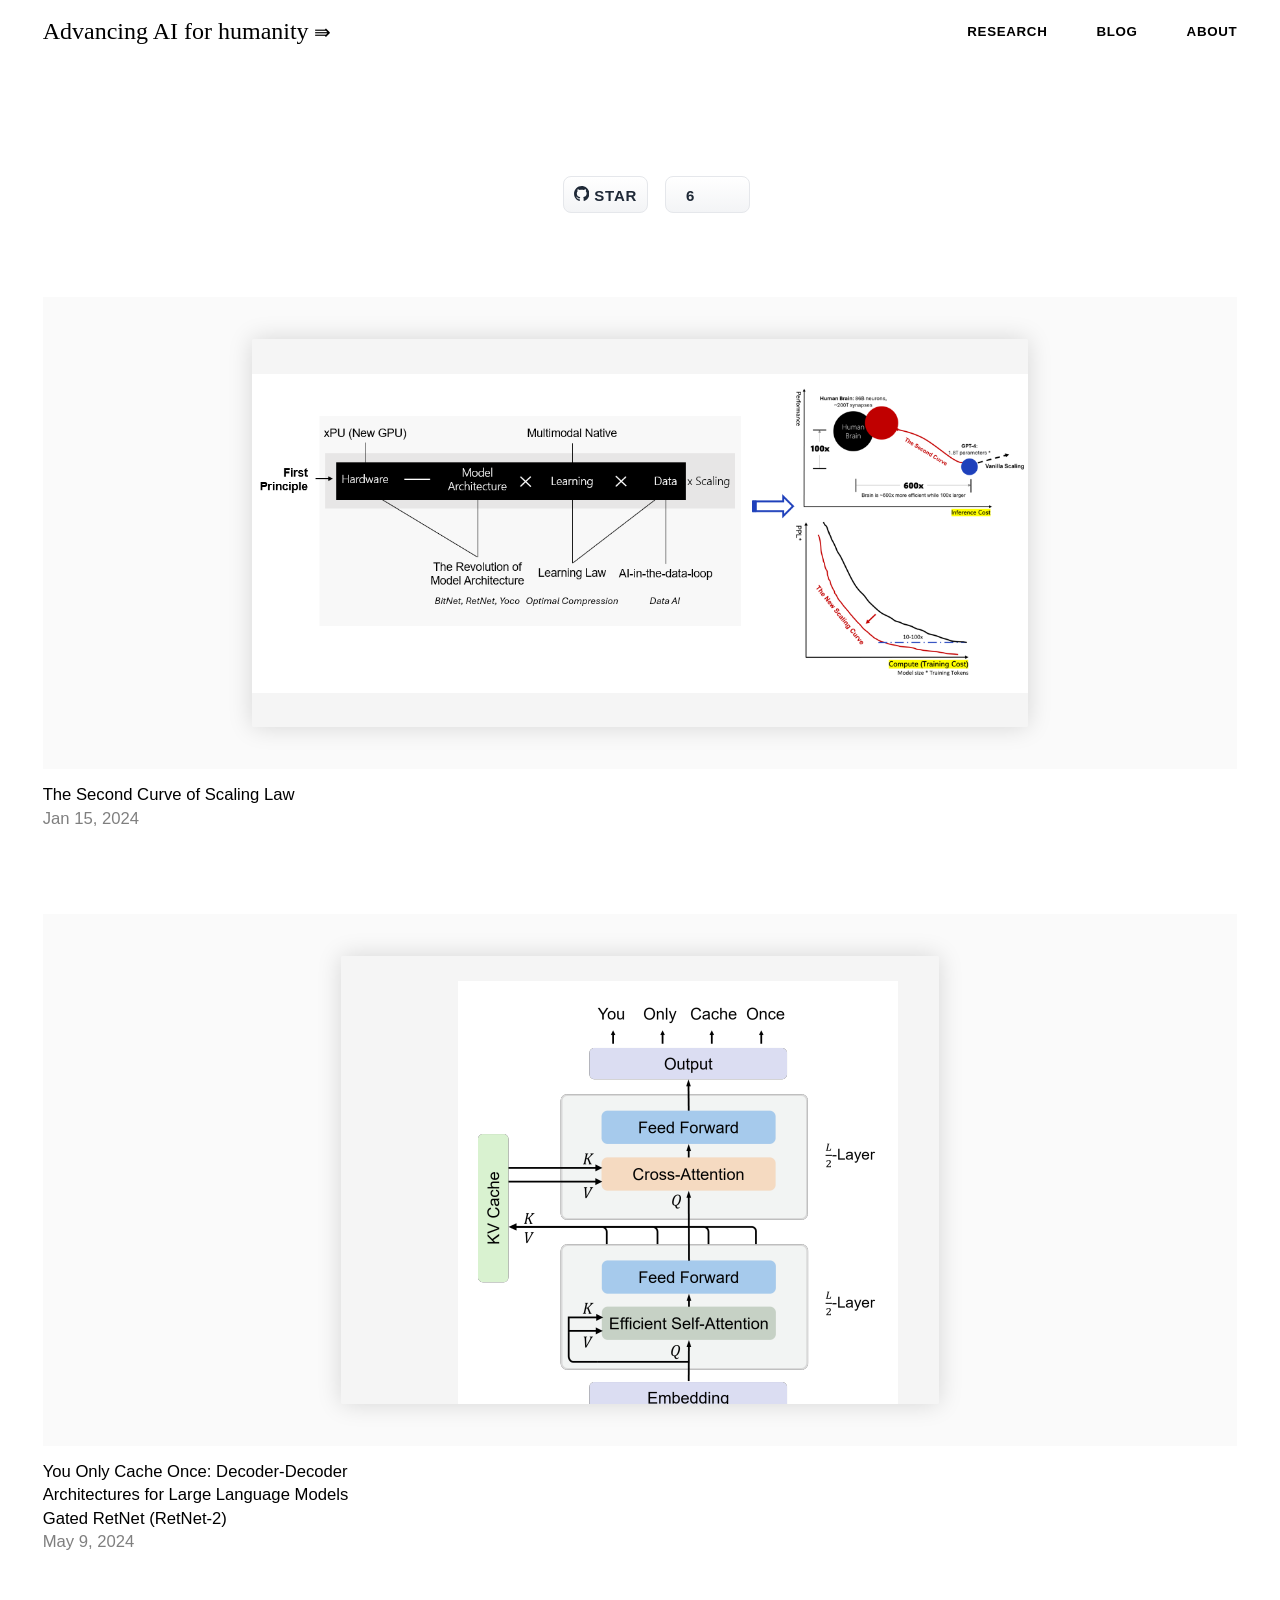
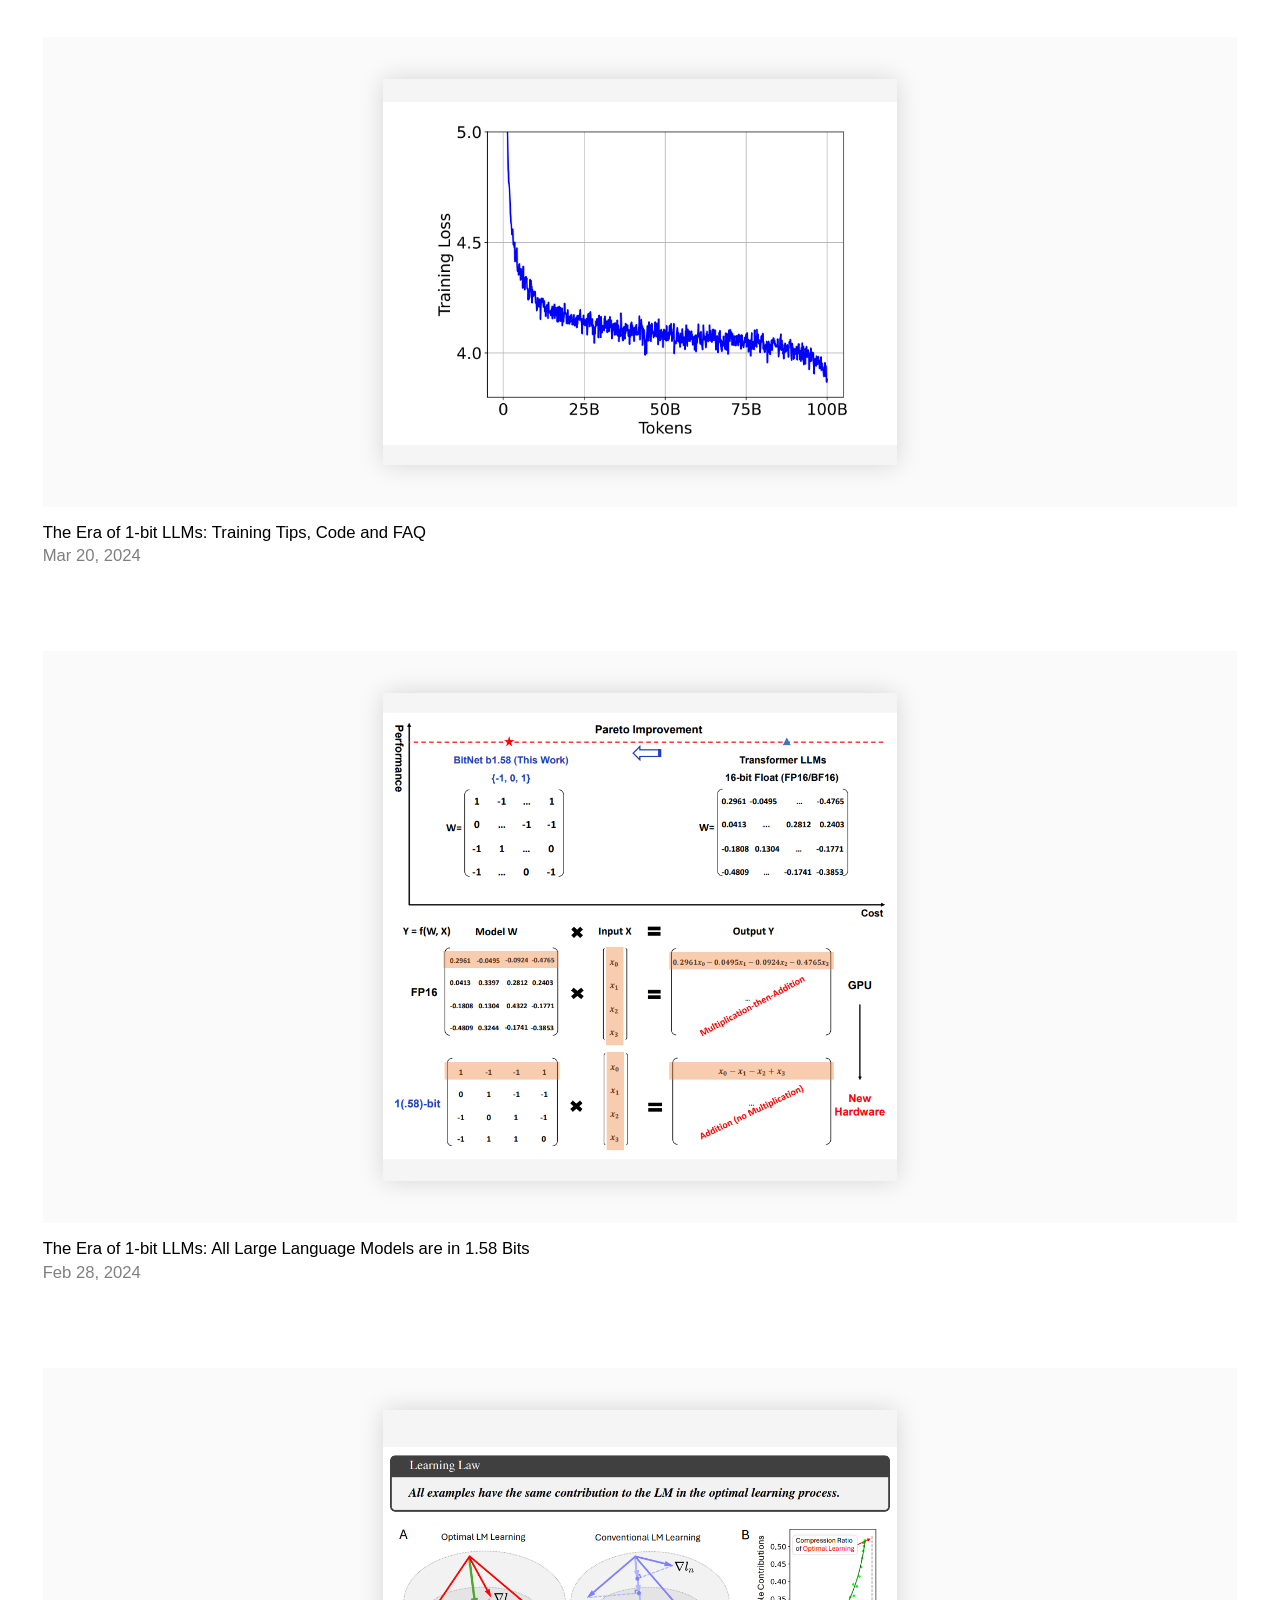
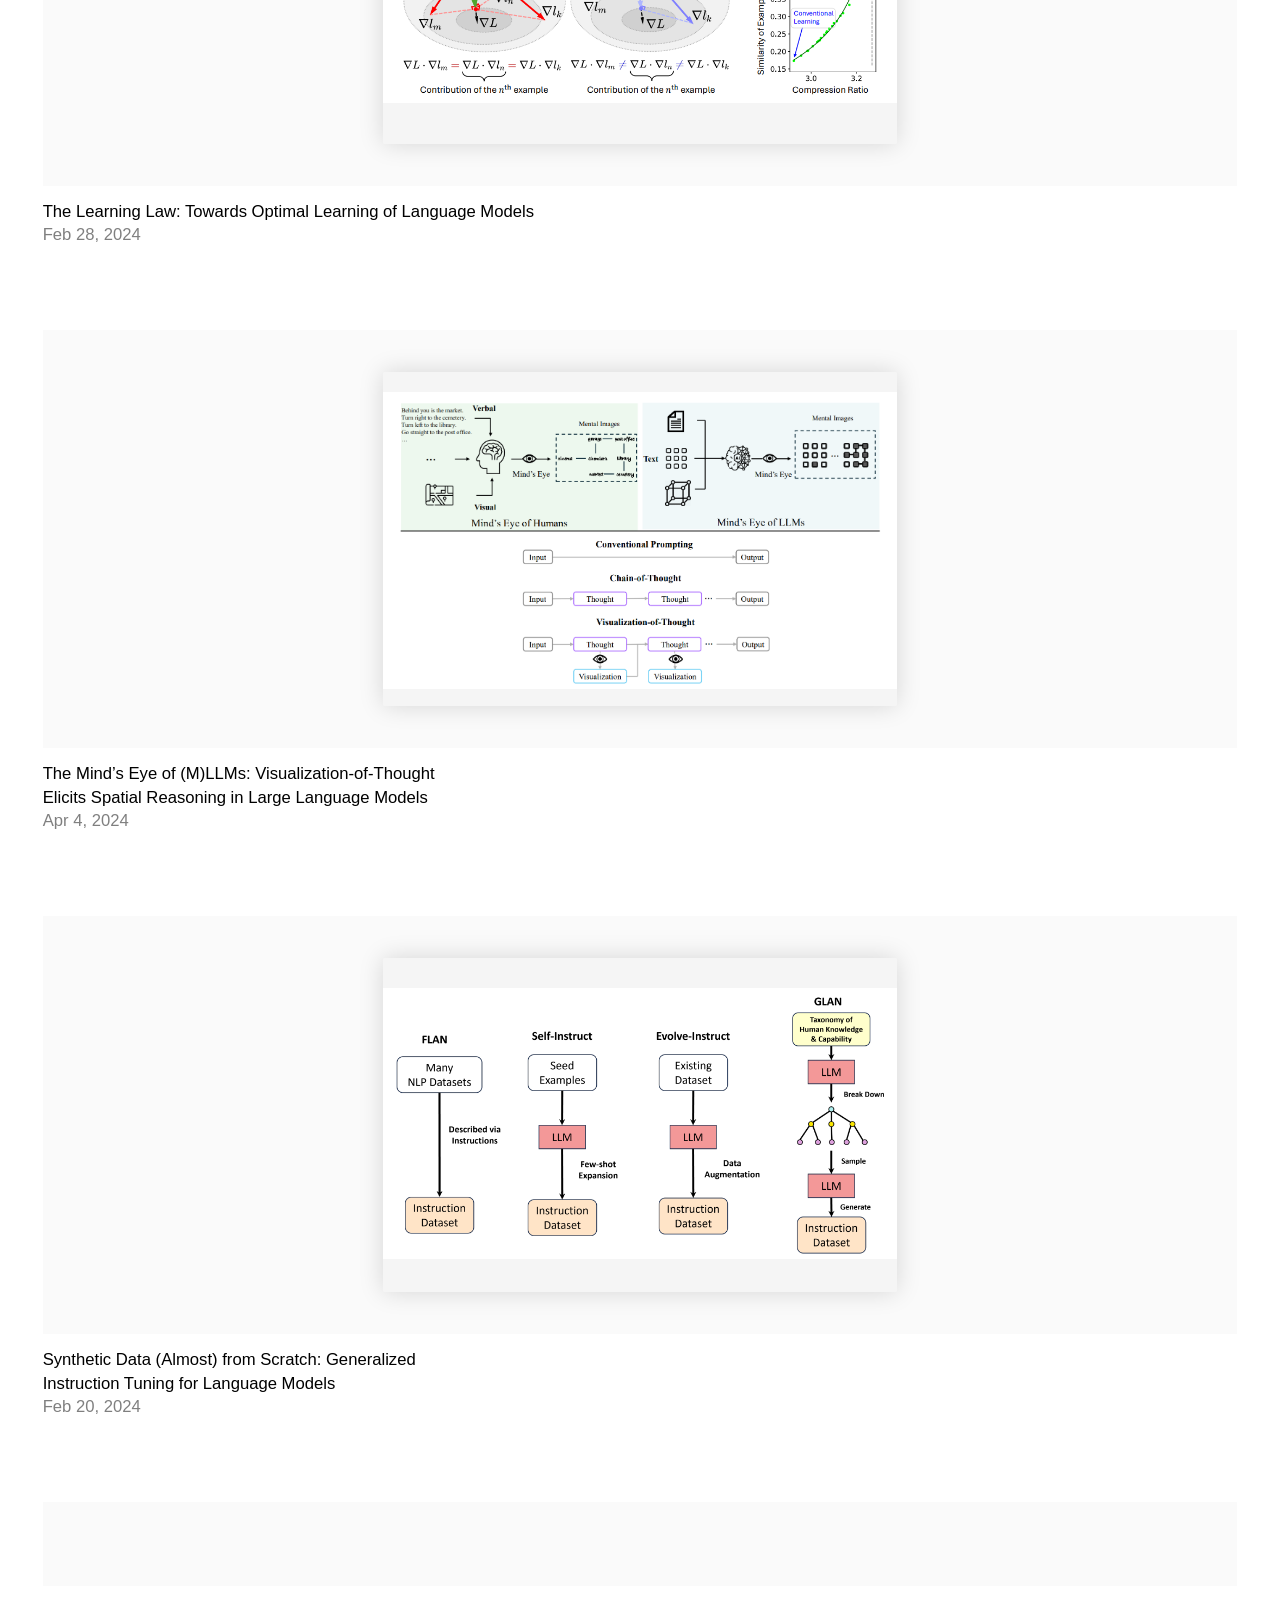
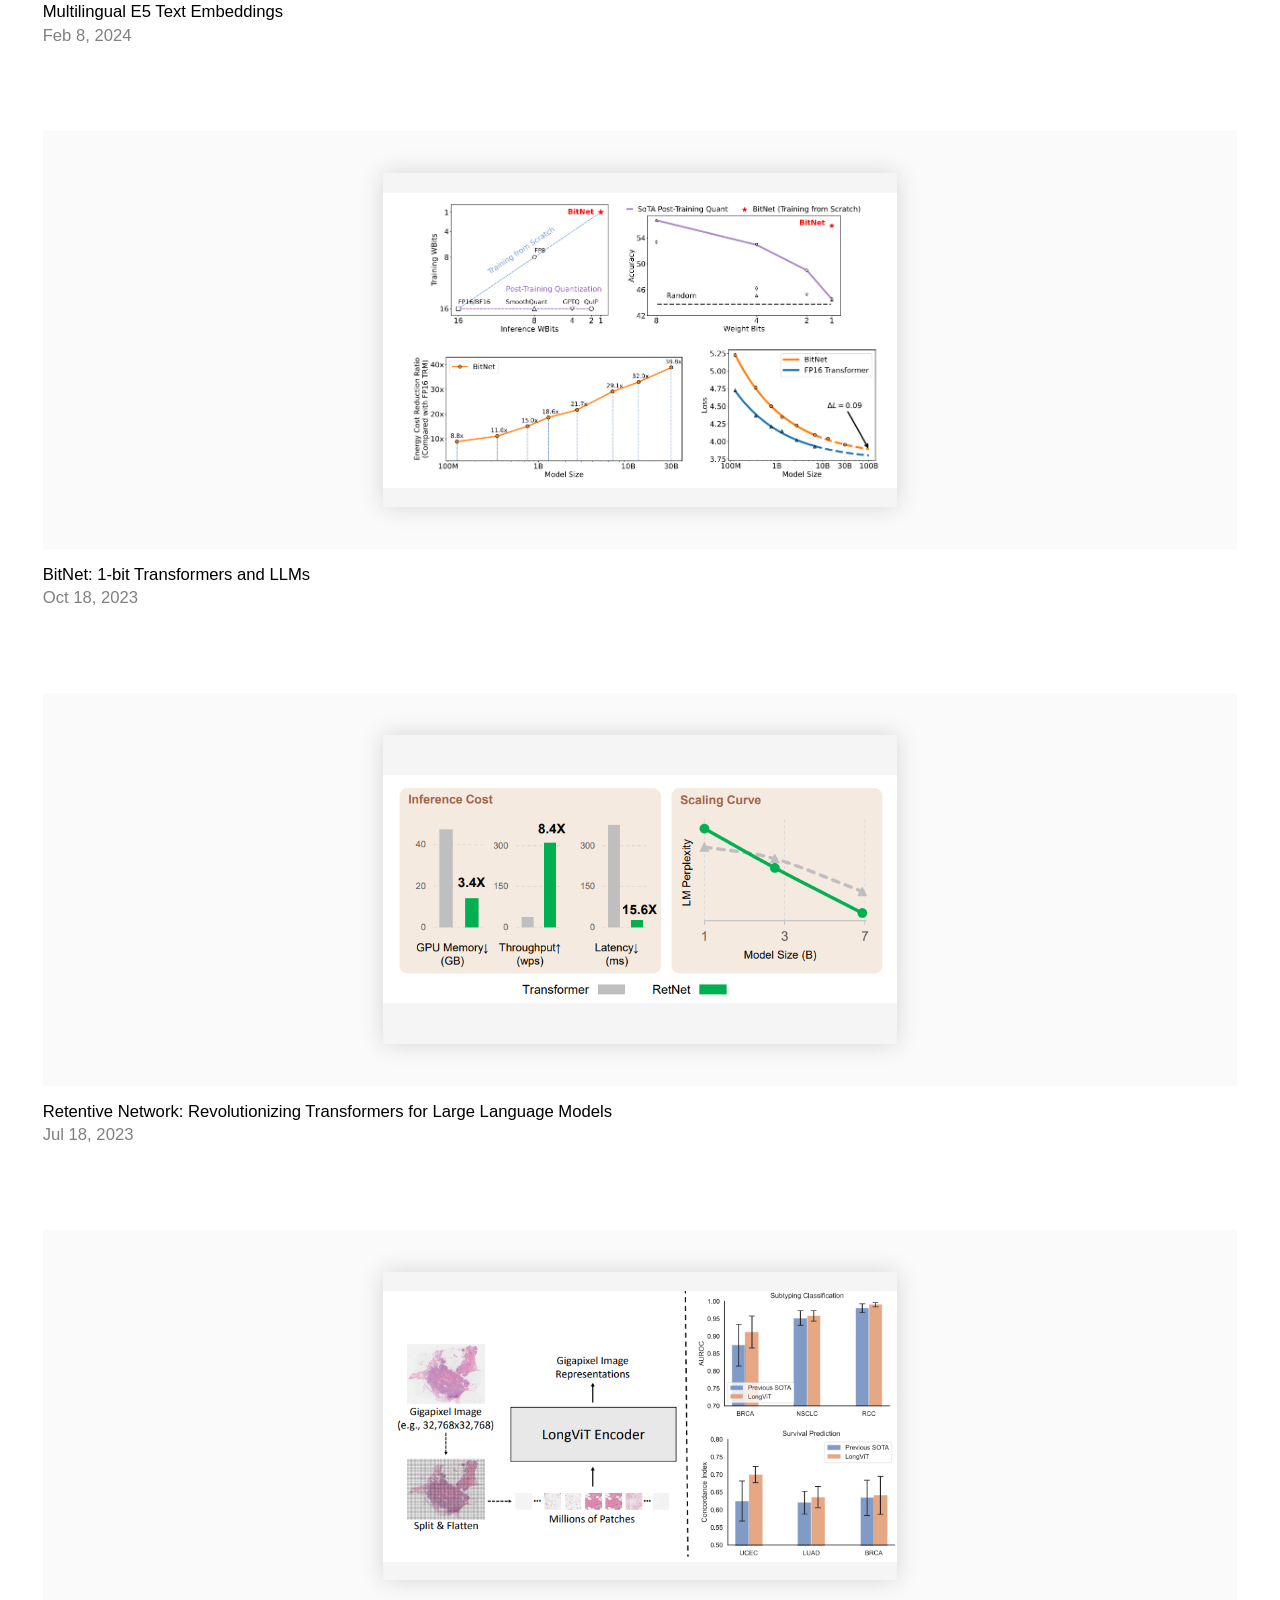
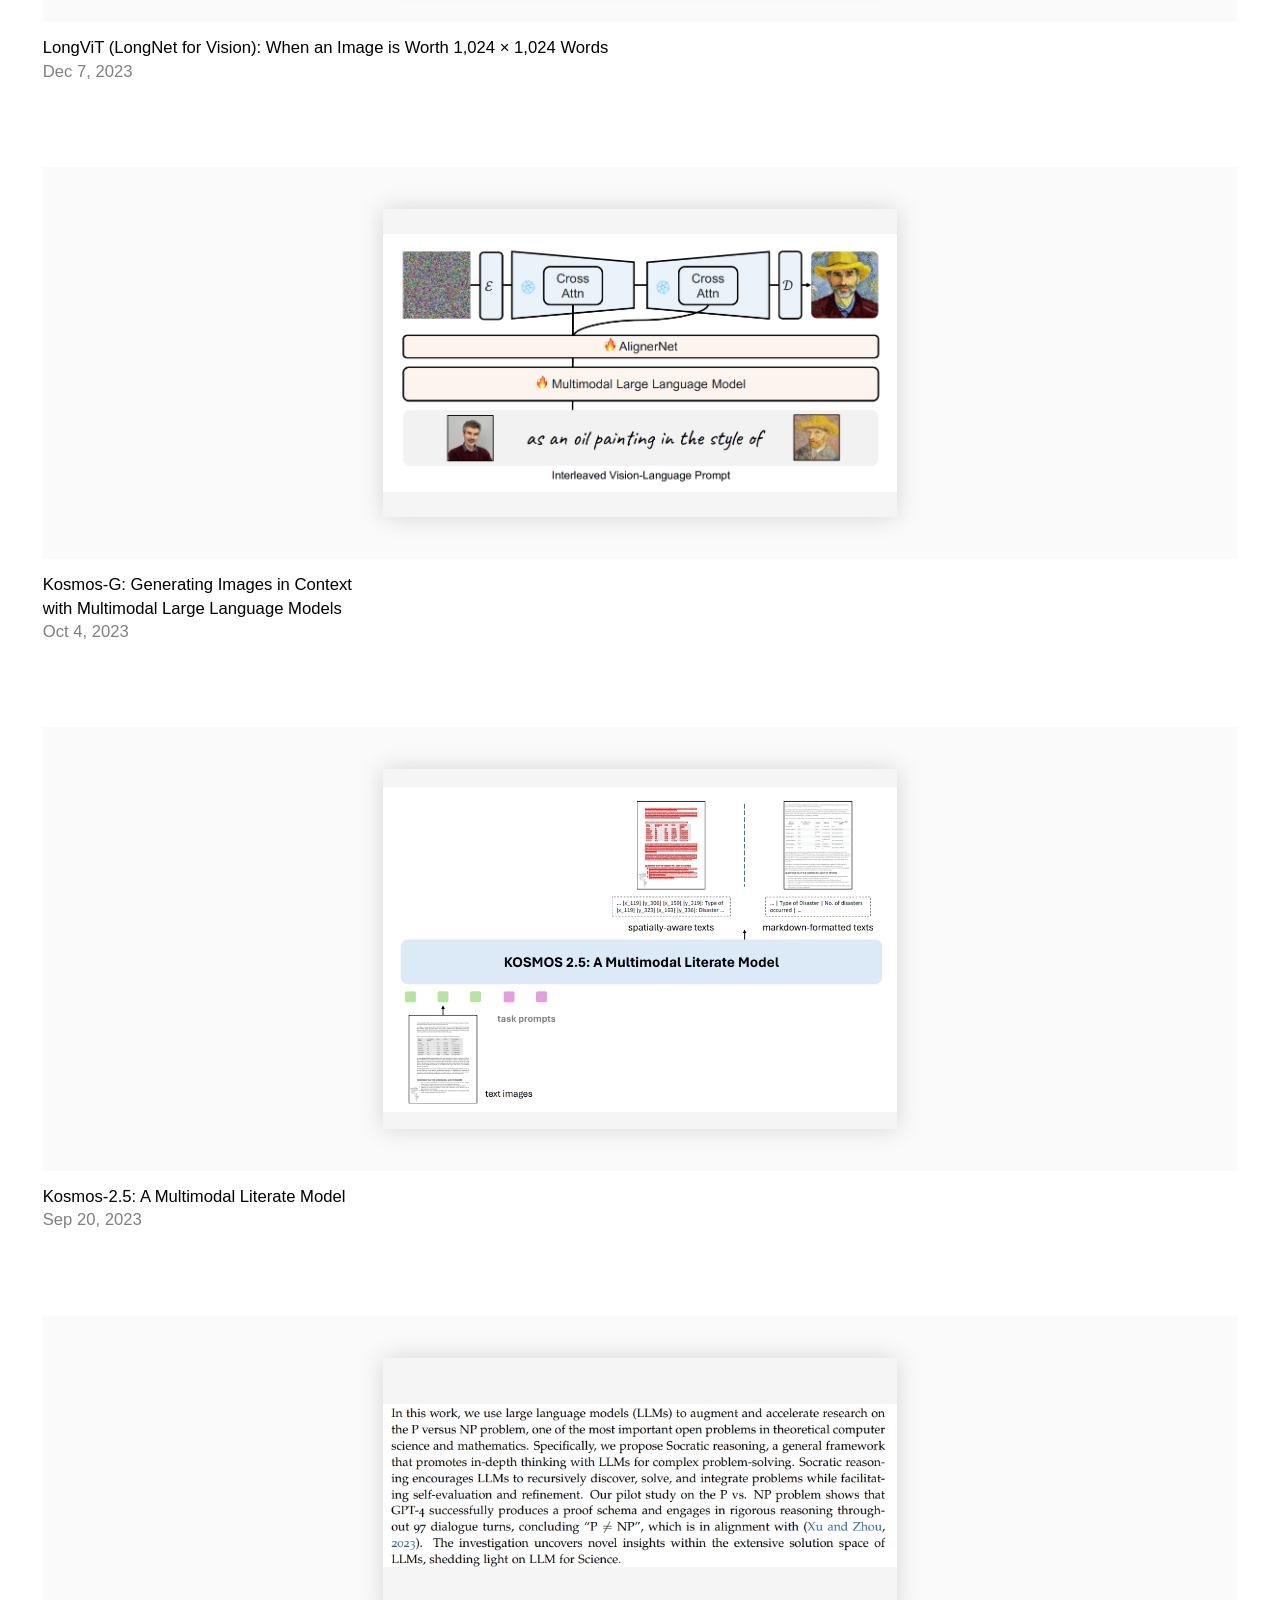
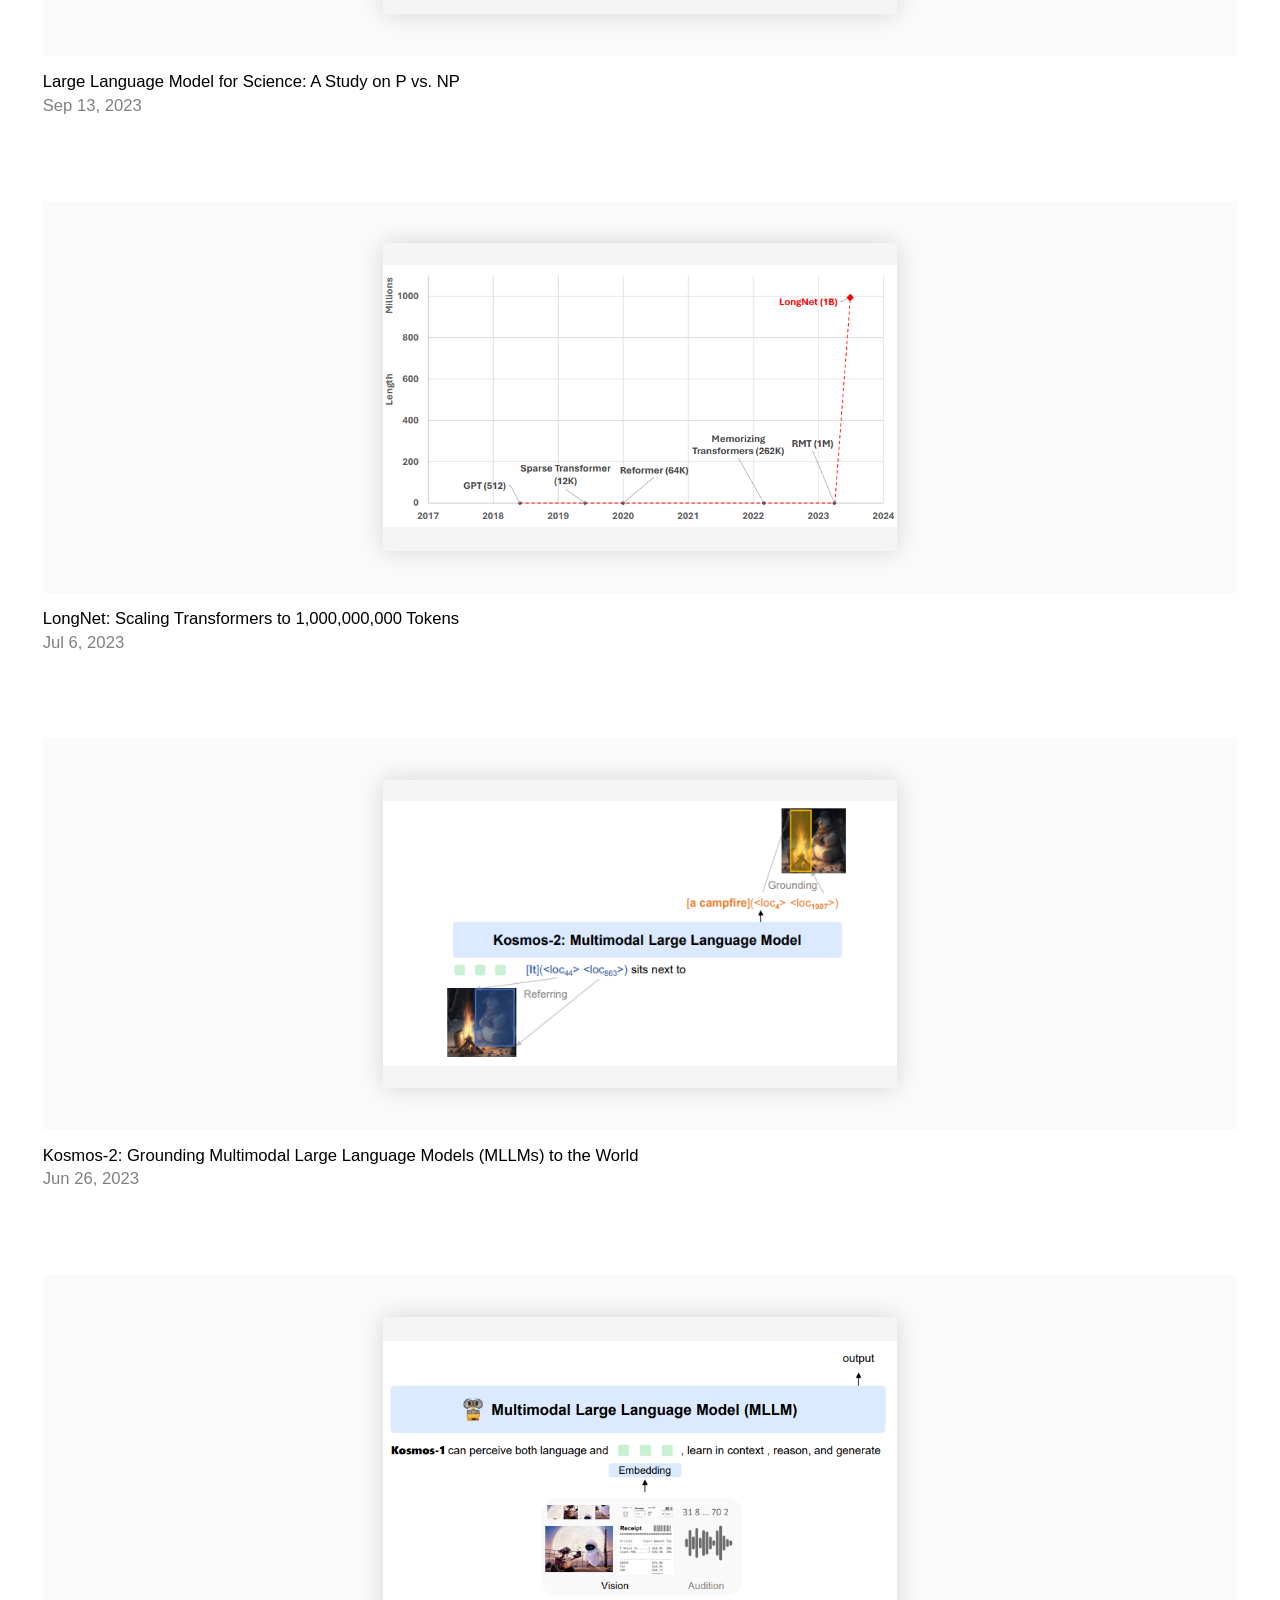
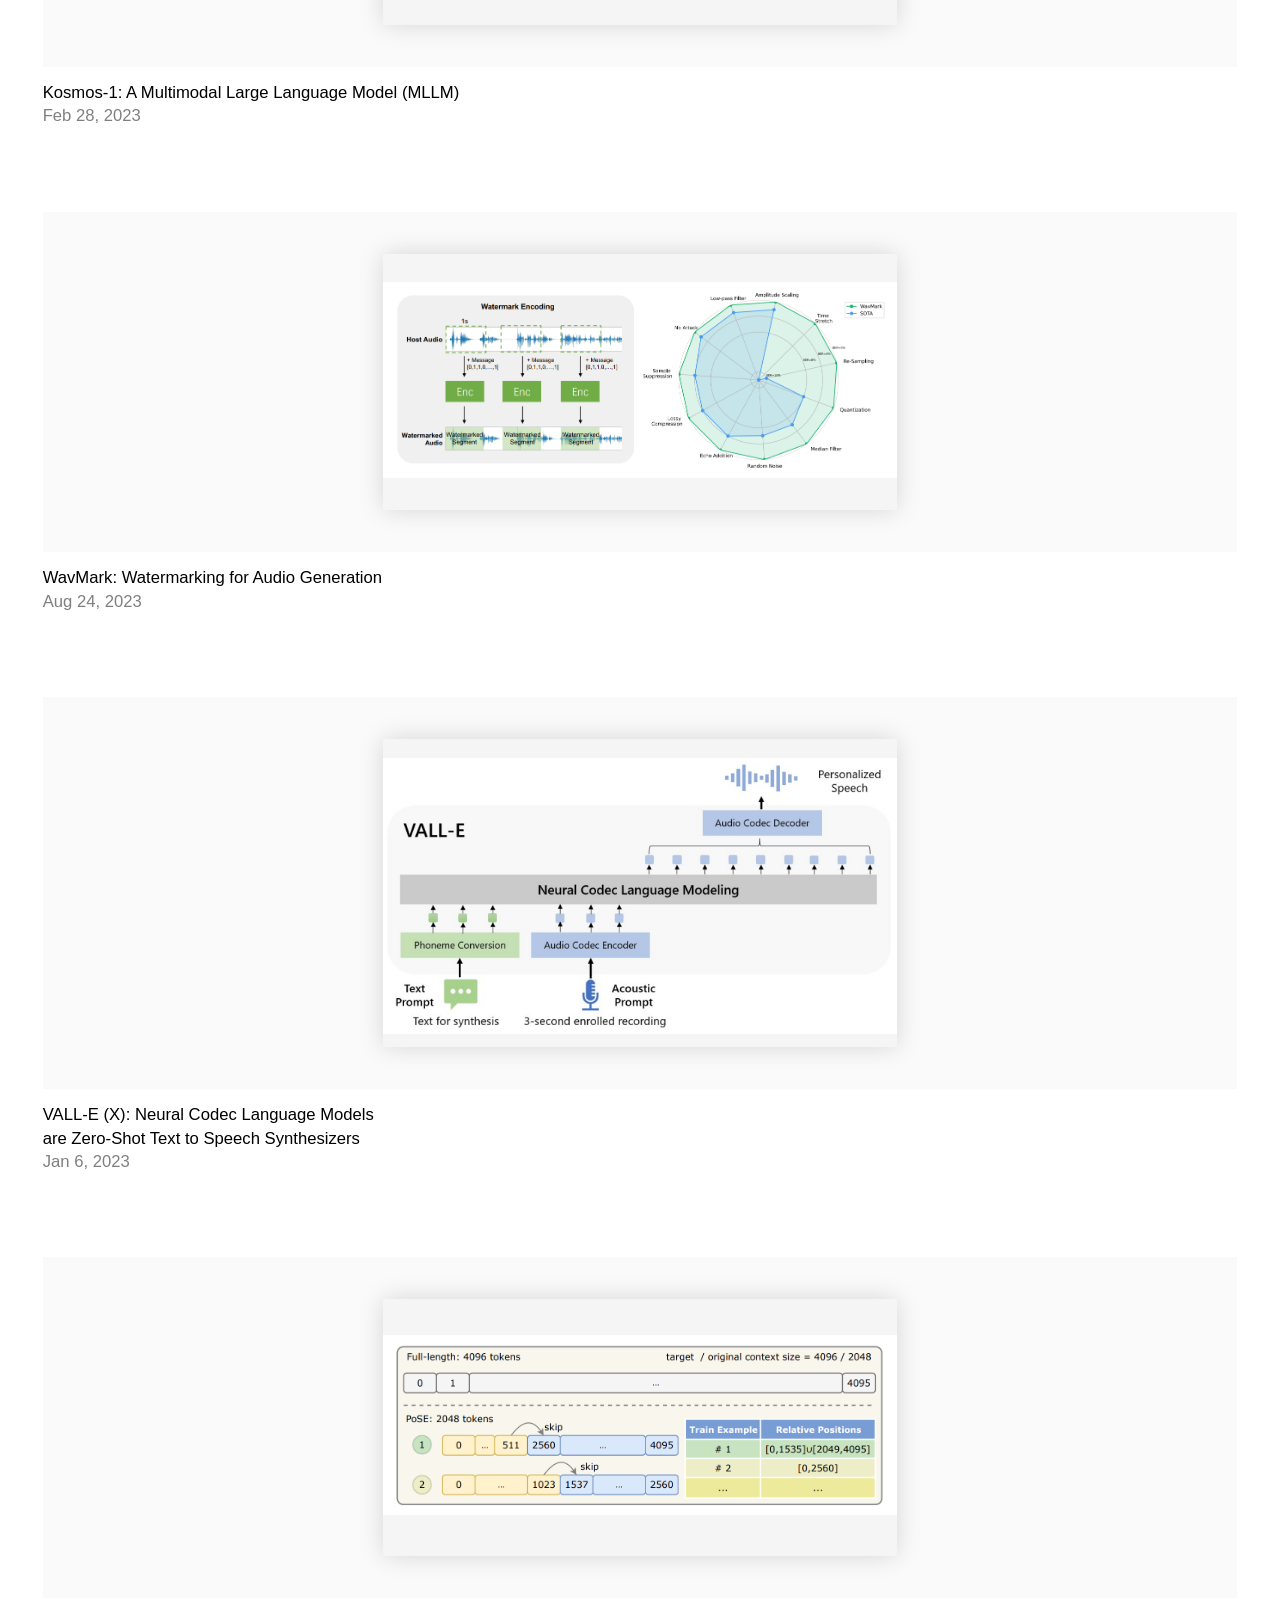
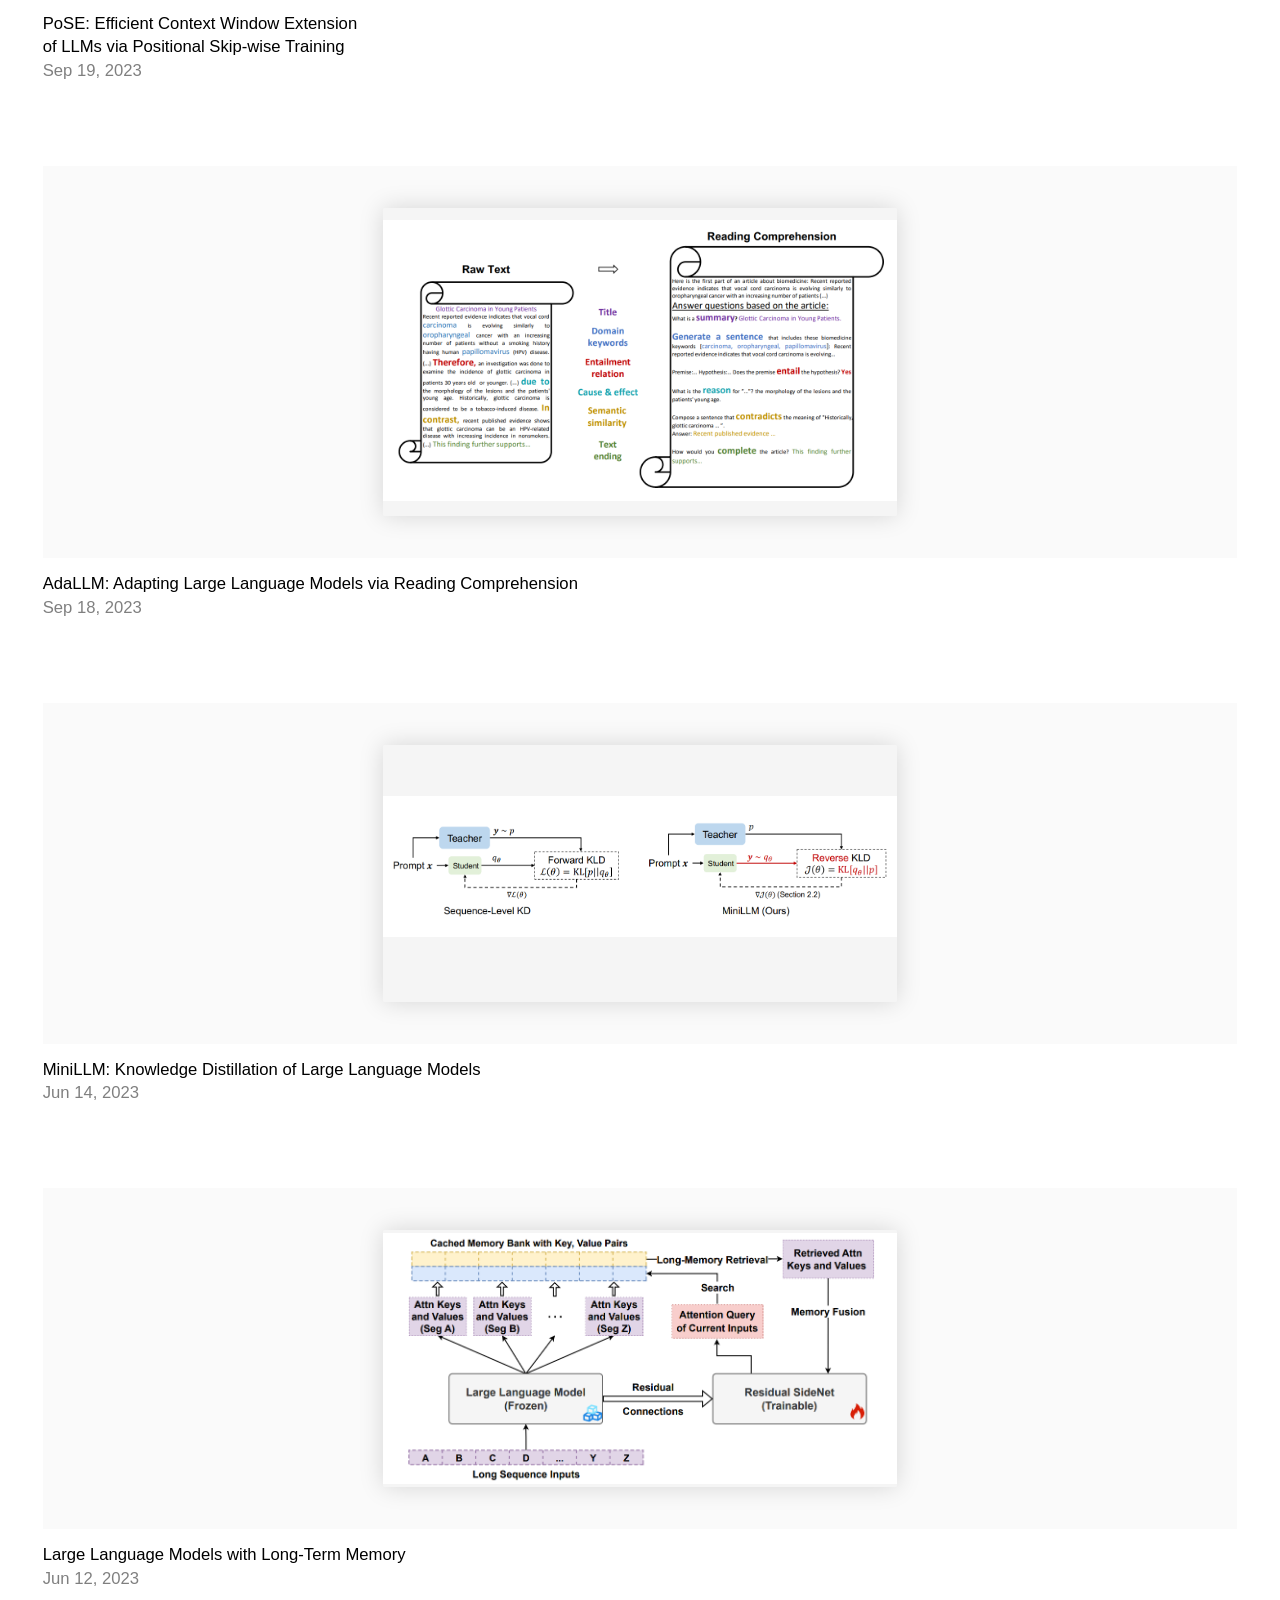
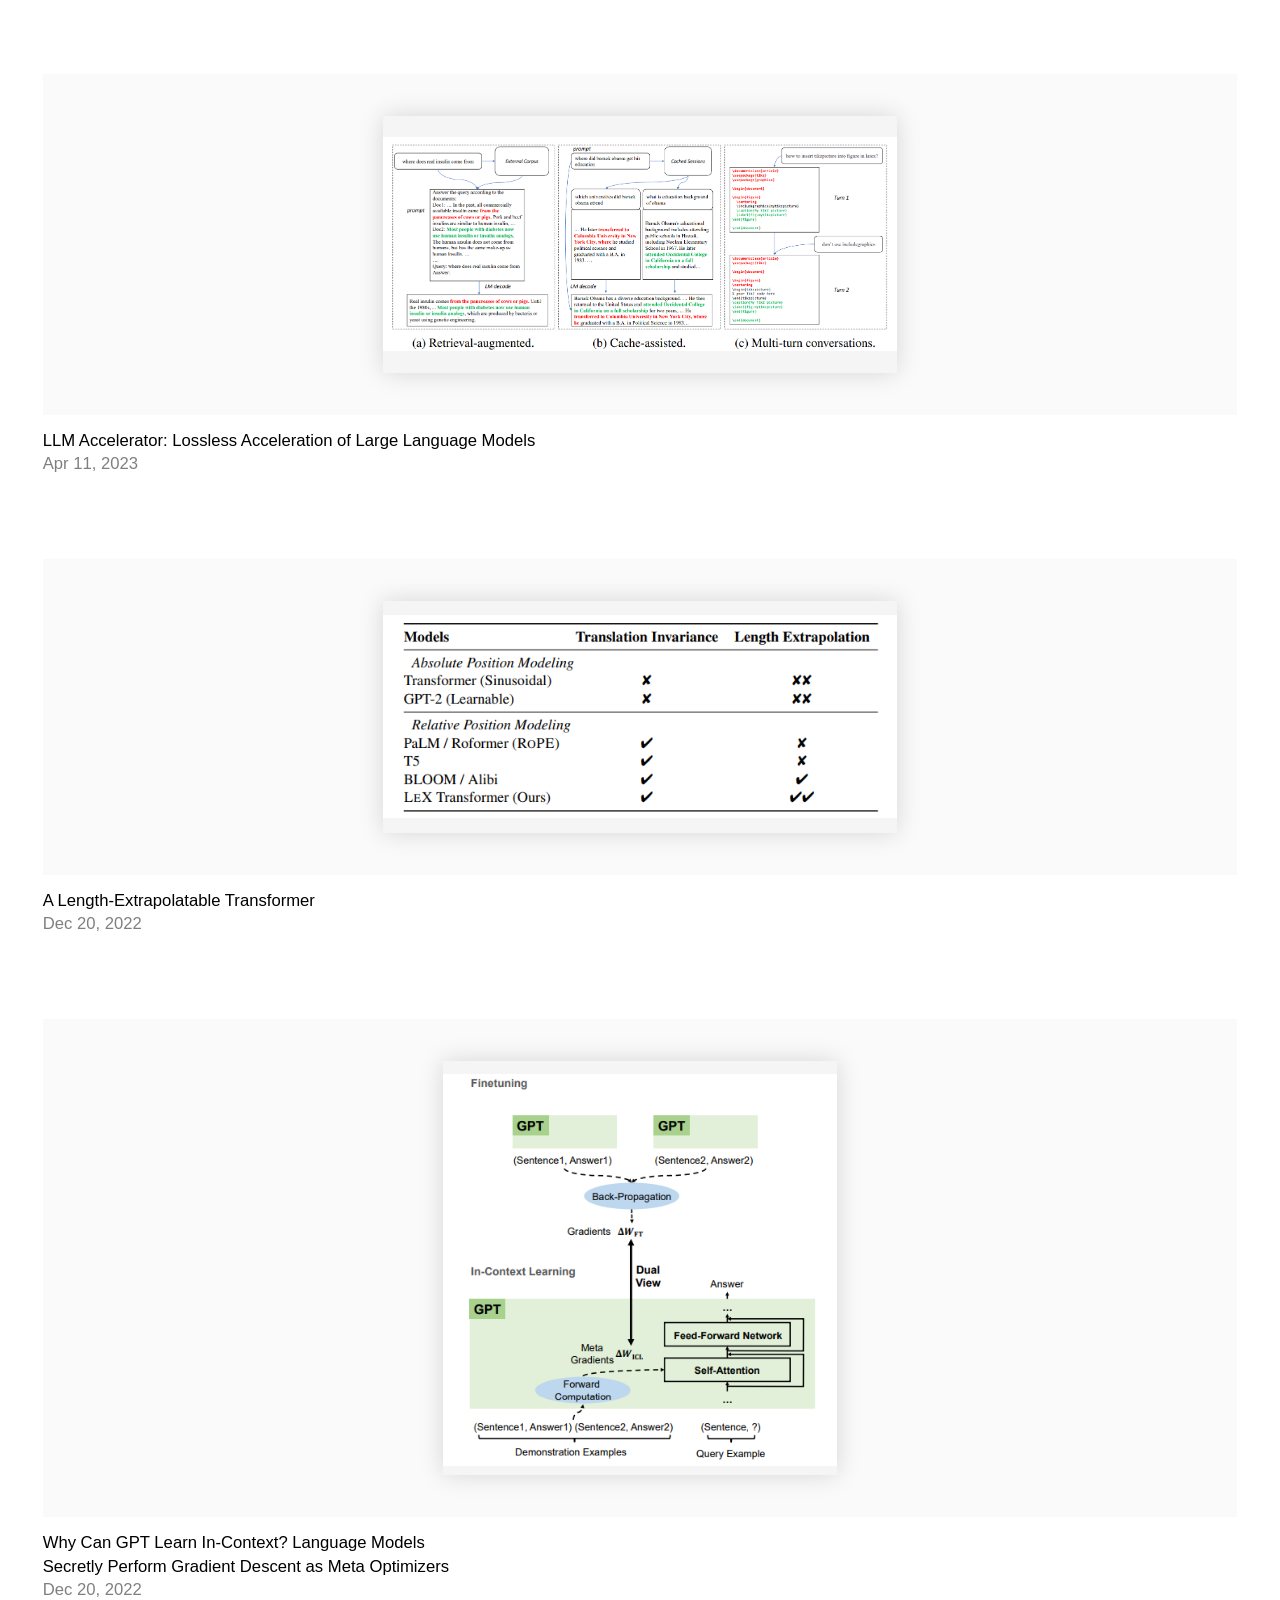
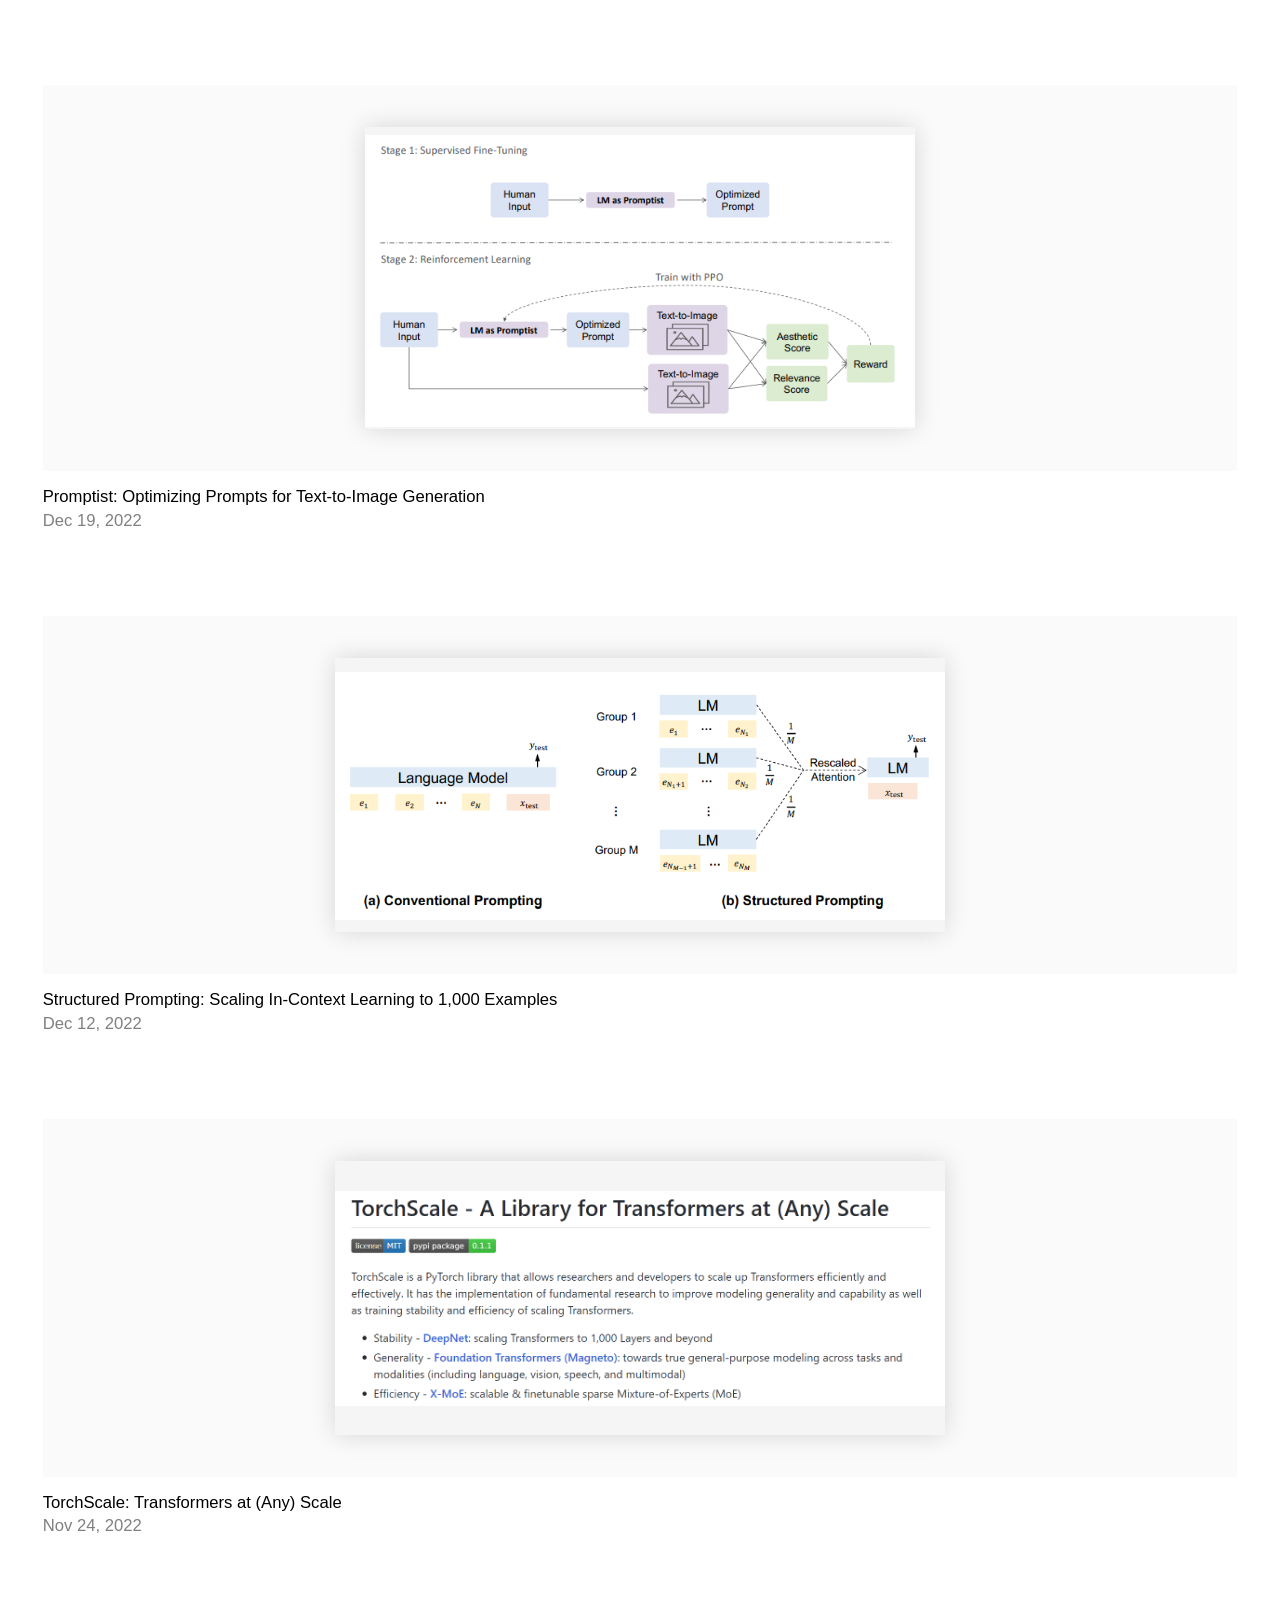
==== commit 1630698b: "Update" ====
--- a/agi/index.html
+++ b/agi/index.html
@@ -223,7 +223,7 @@
                         </div>
                     </div>
                     <div class="max-width-xnarrow medium-xsmall-copy">
-                        <h4 class="balance-text fade-child medium-xsmall-copy" style="">You Only Cache Once: Decoder-Decoder Architectures for Language Models <br>Gated RetNet (RetNet-2)</h4>
+                        <h4 class="balance-text fade-child medium-xsmall-copy" style="">You Only Cache Once: Decoder-Decoder Architectures for Large Language Models <br>Gated RetNet (RetNet-2)</h4>
                         <time datetime="2024-05-08" class="color-fg-50">May 9, 2024</time>
                     </div>
                 </a>
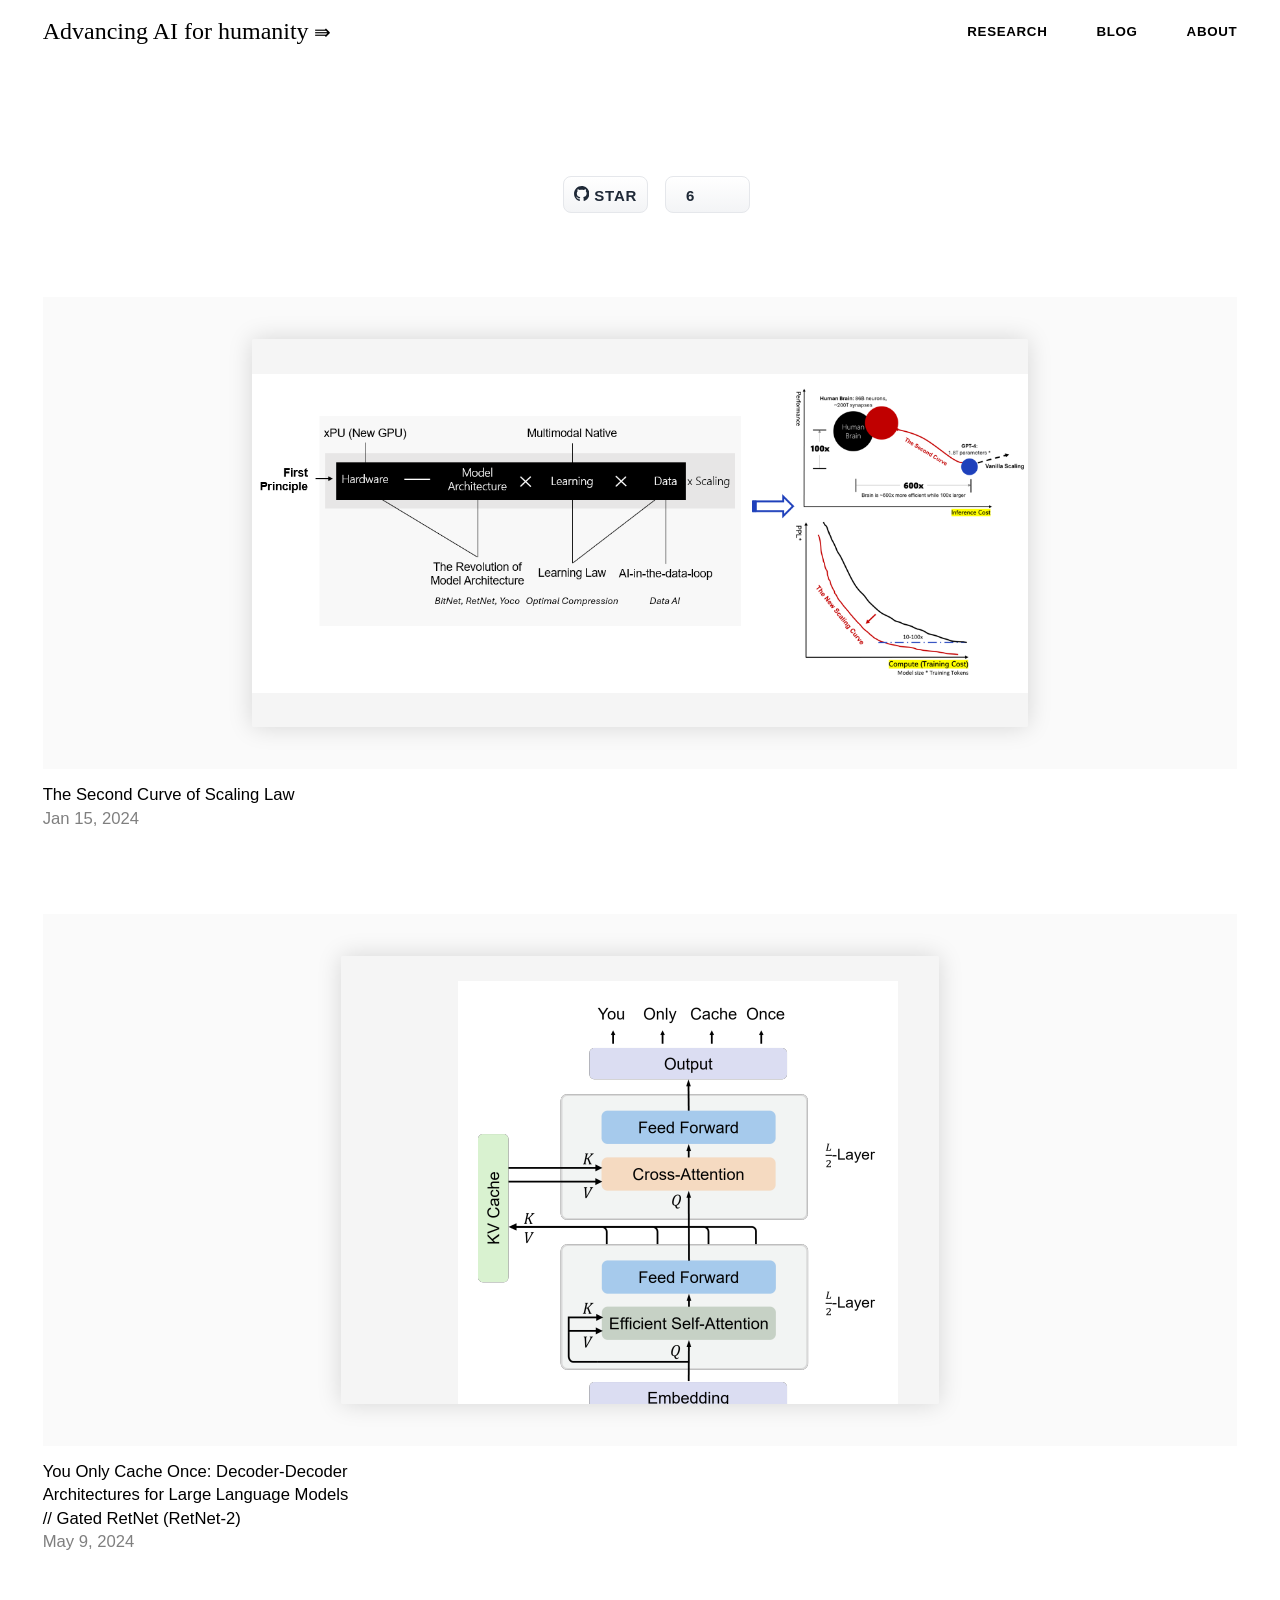
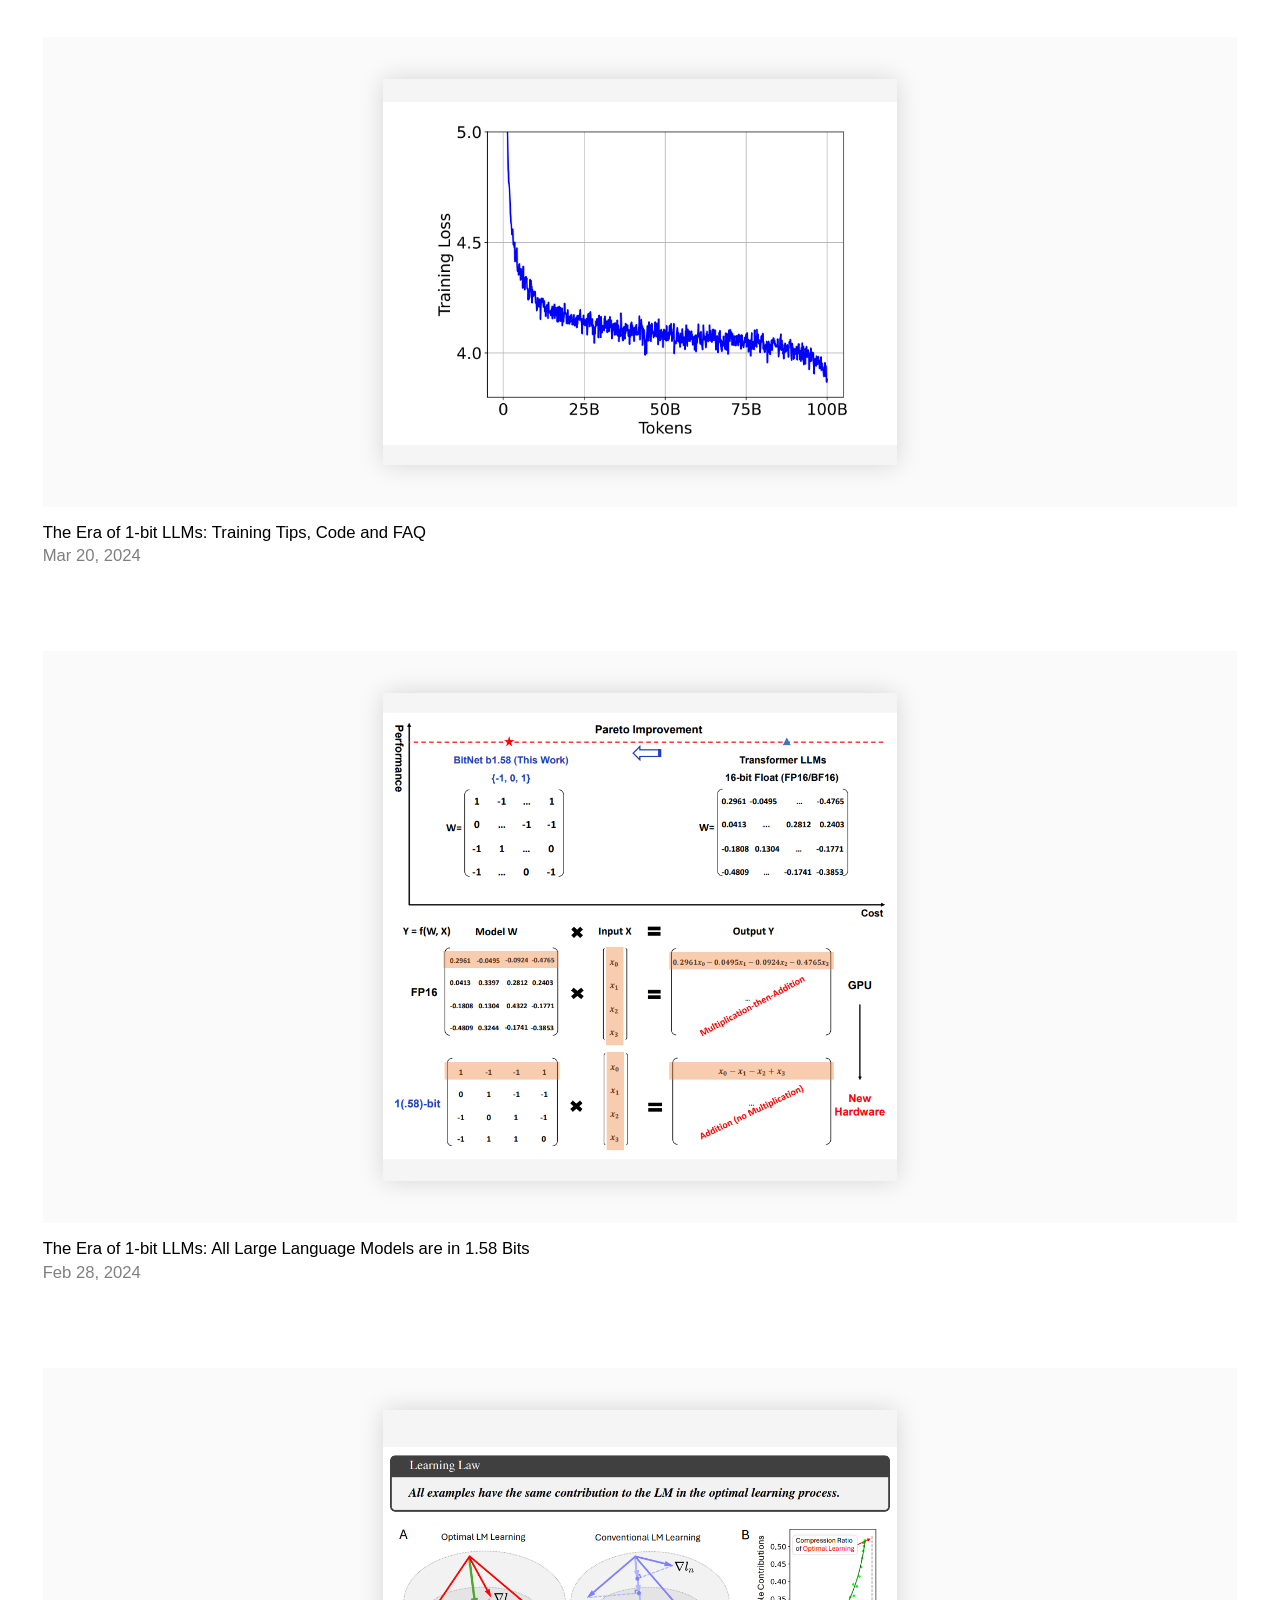
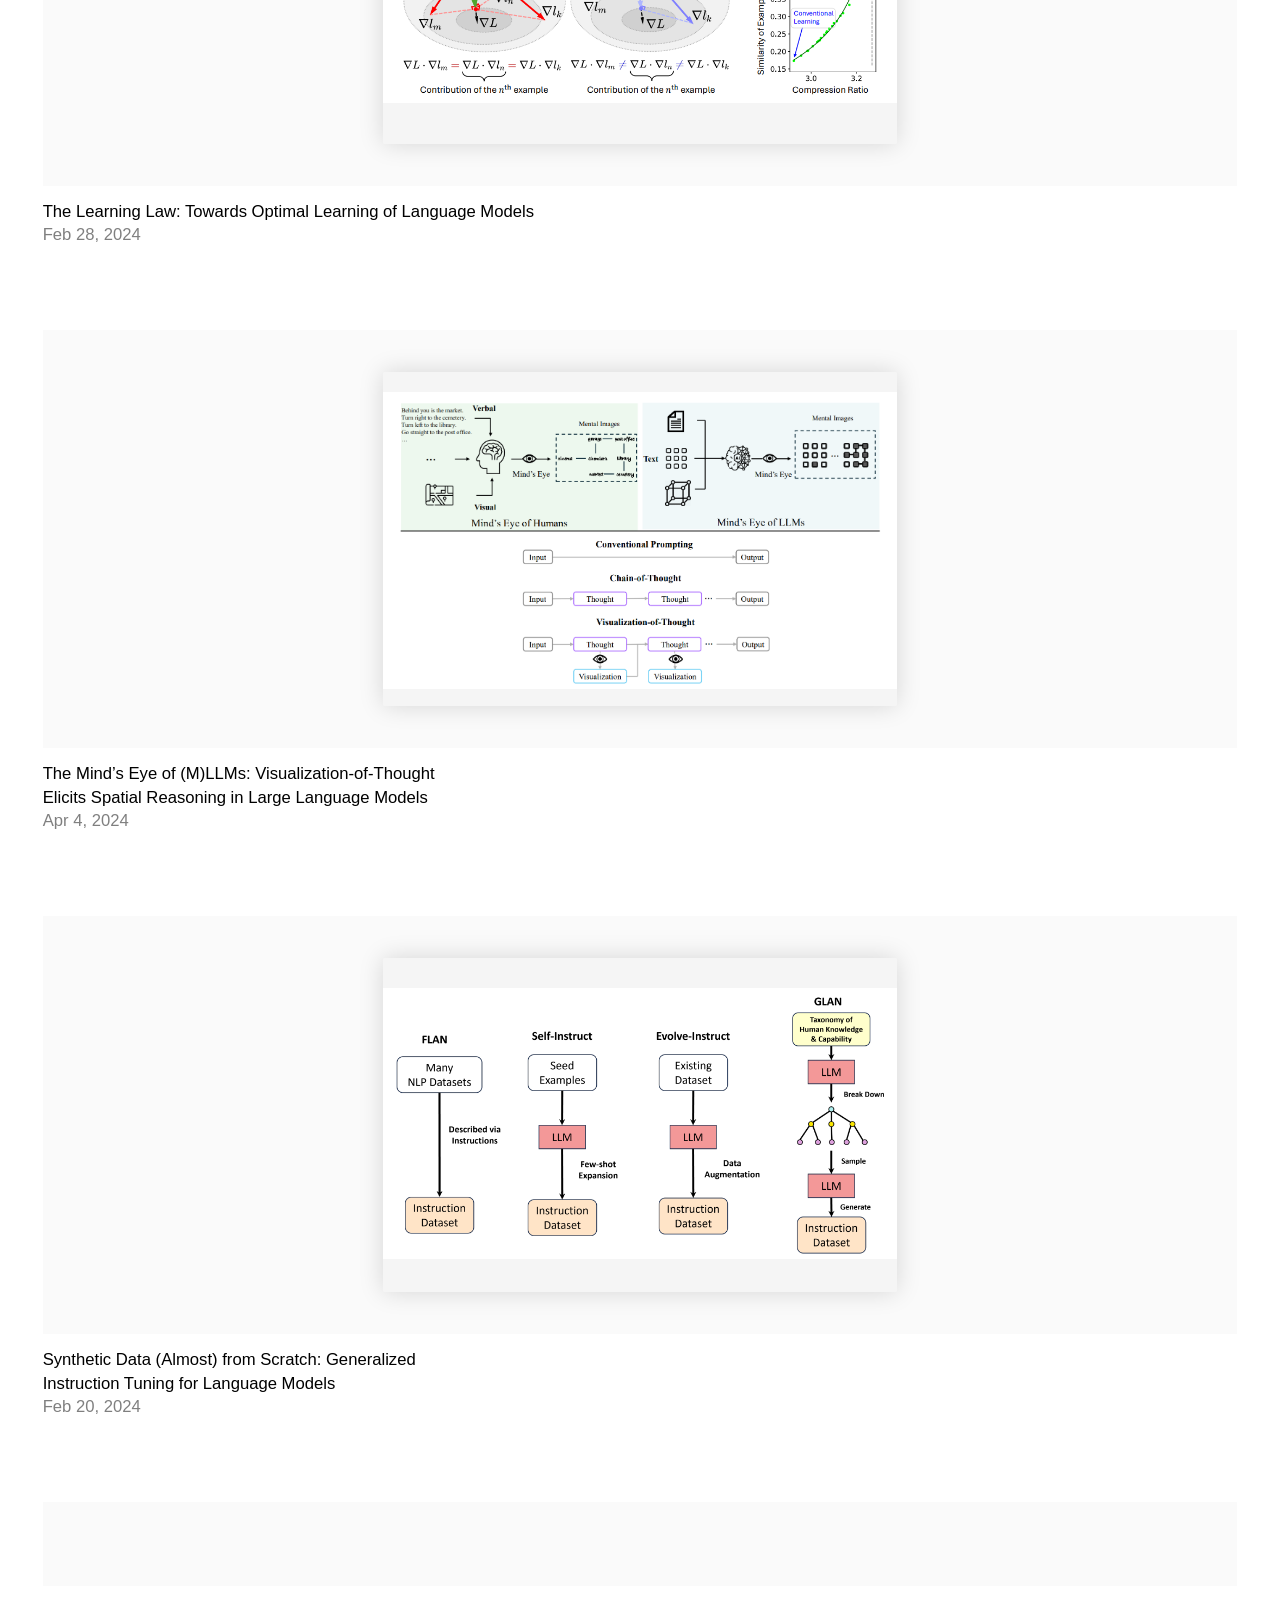
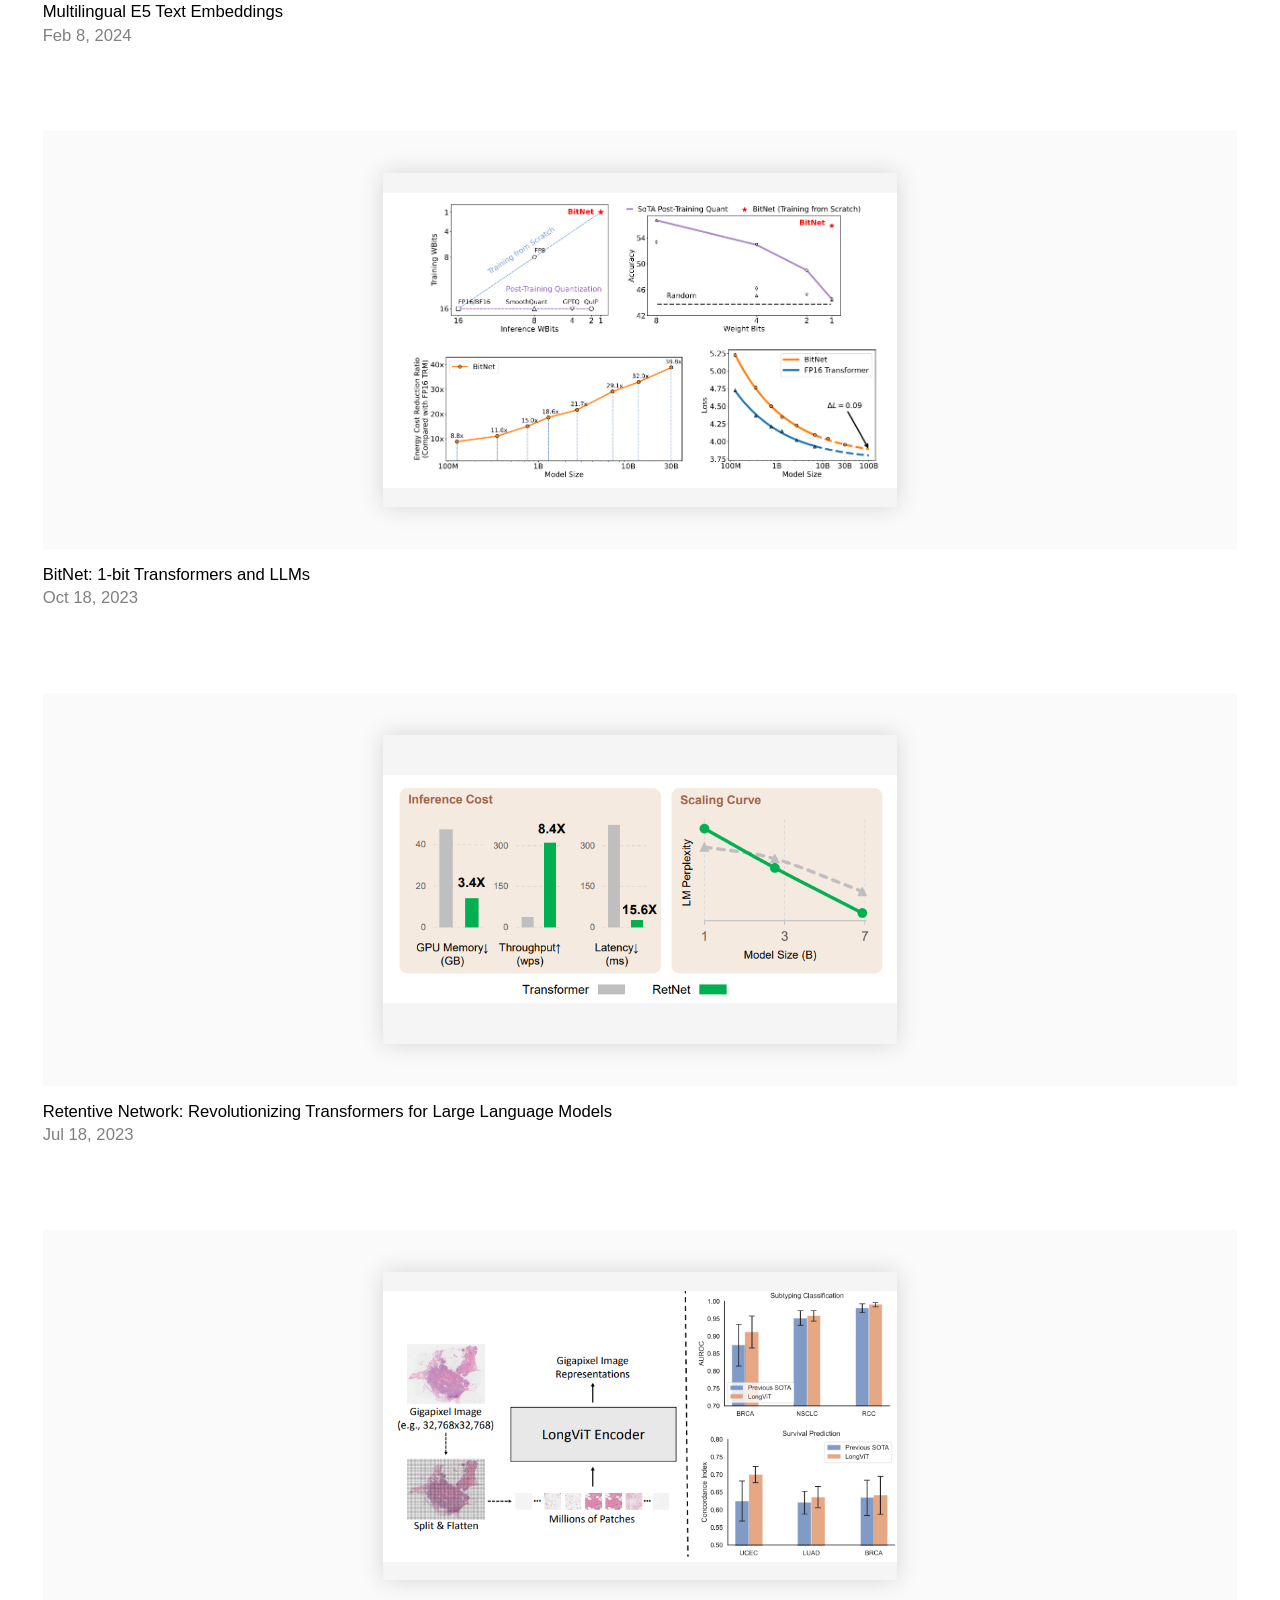
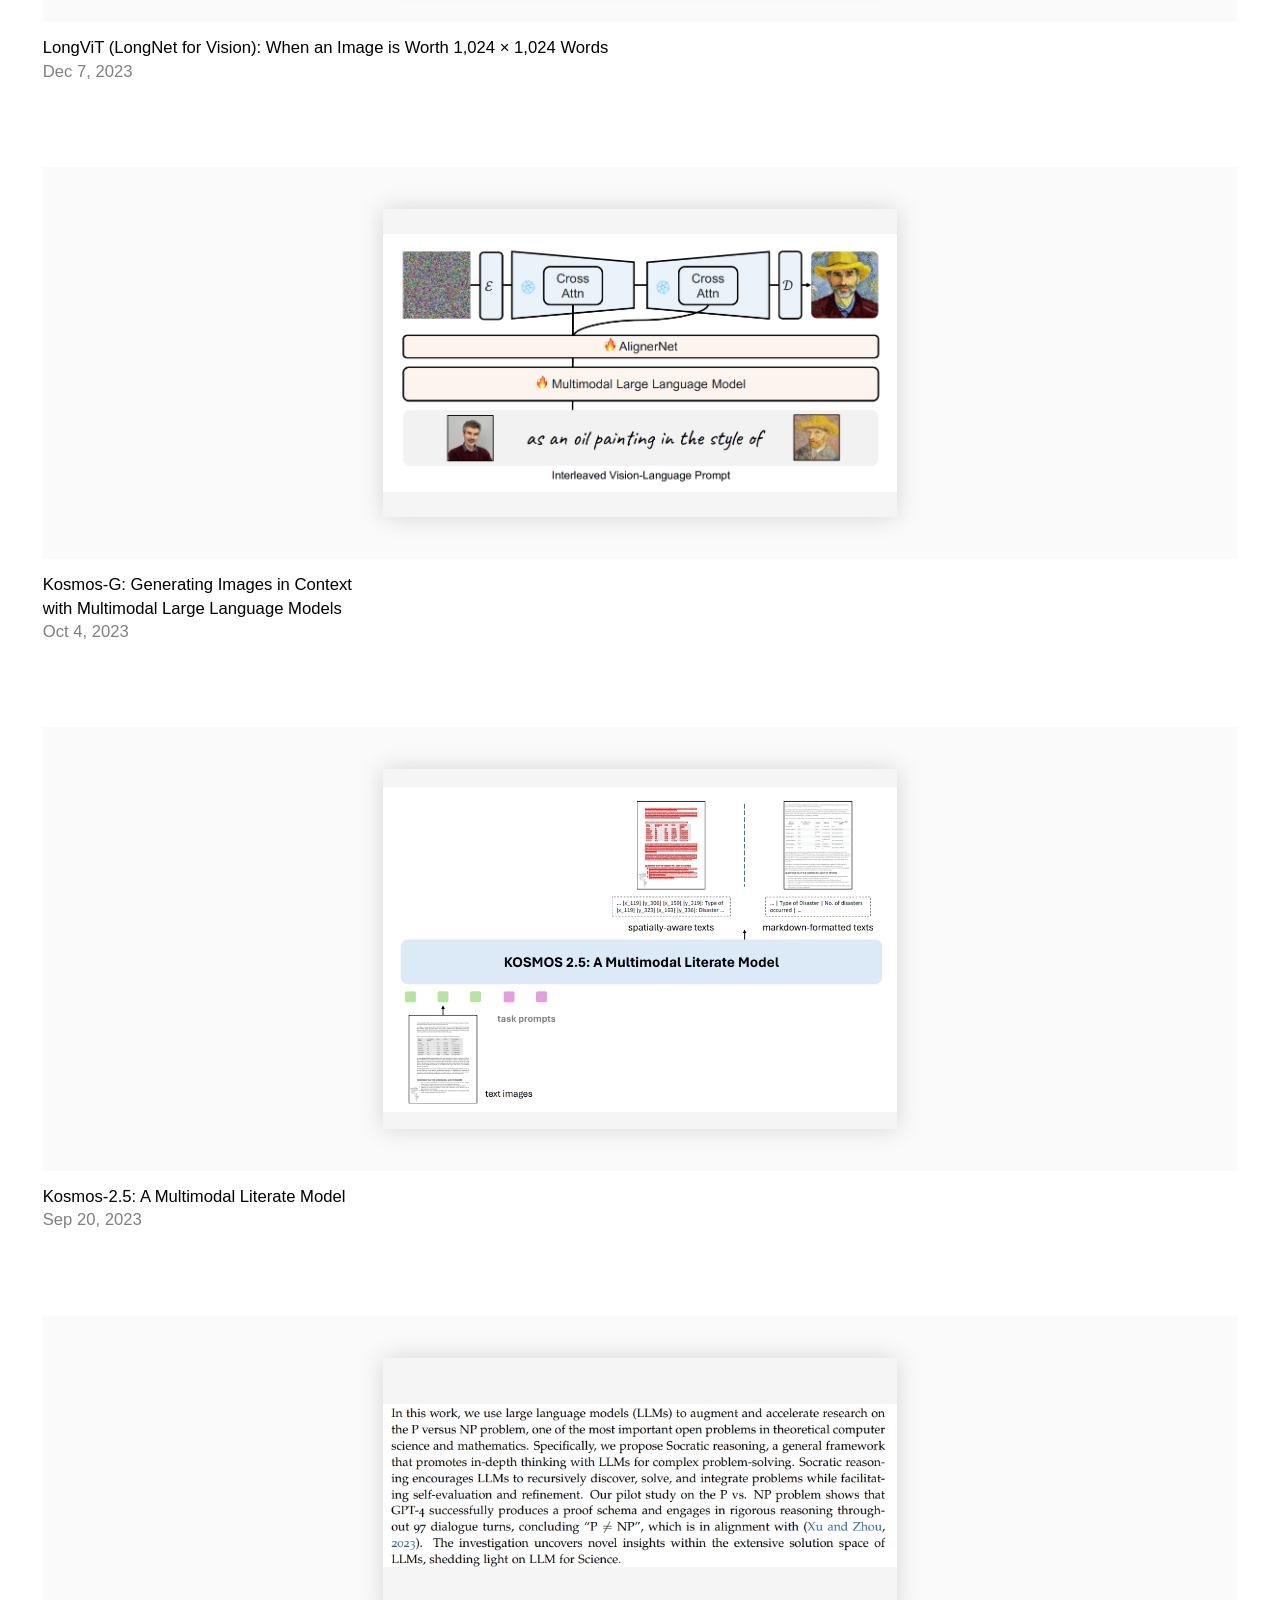
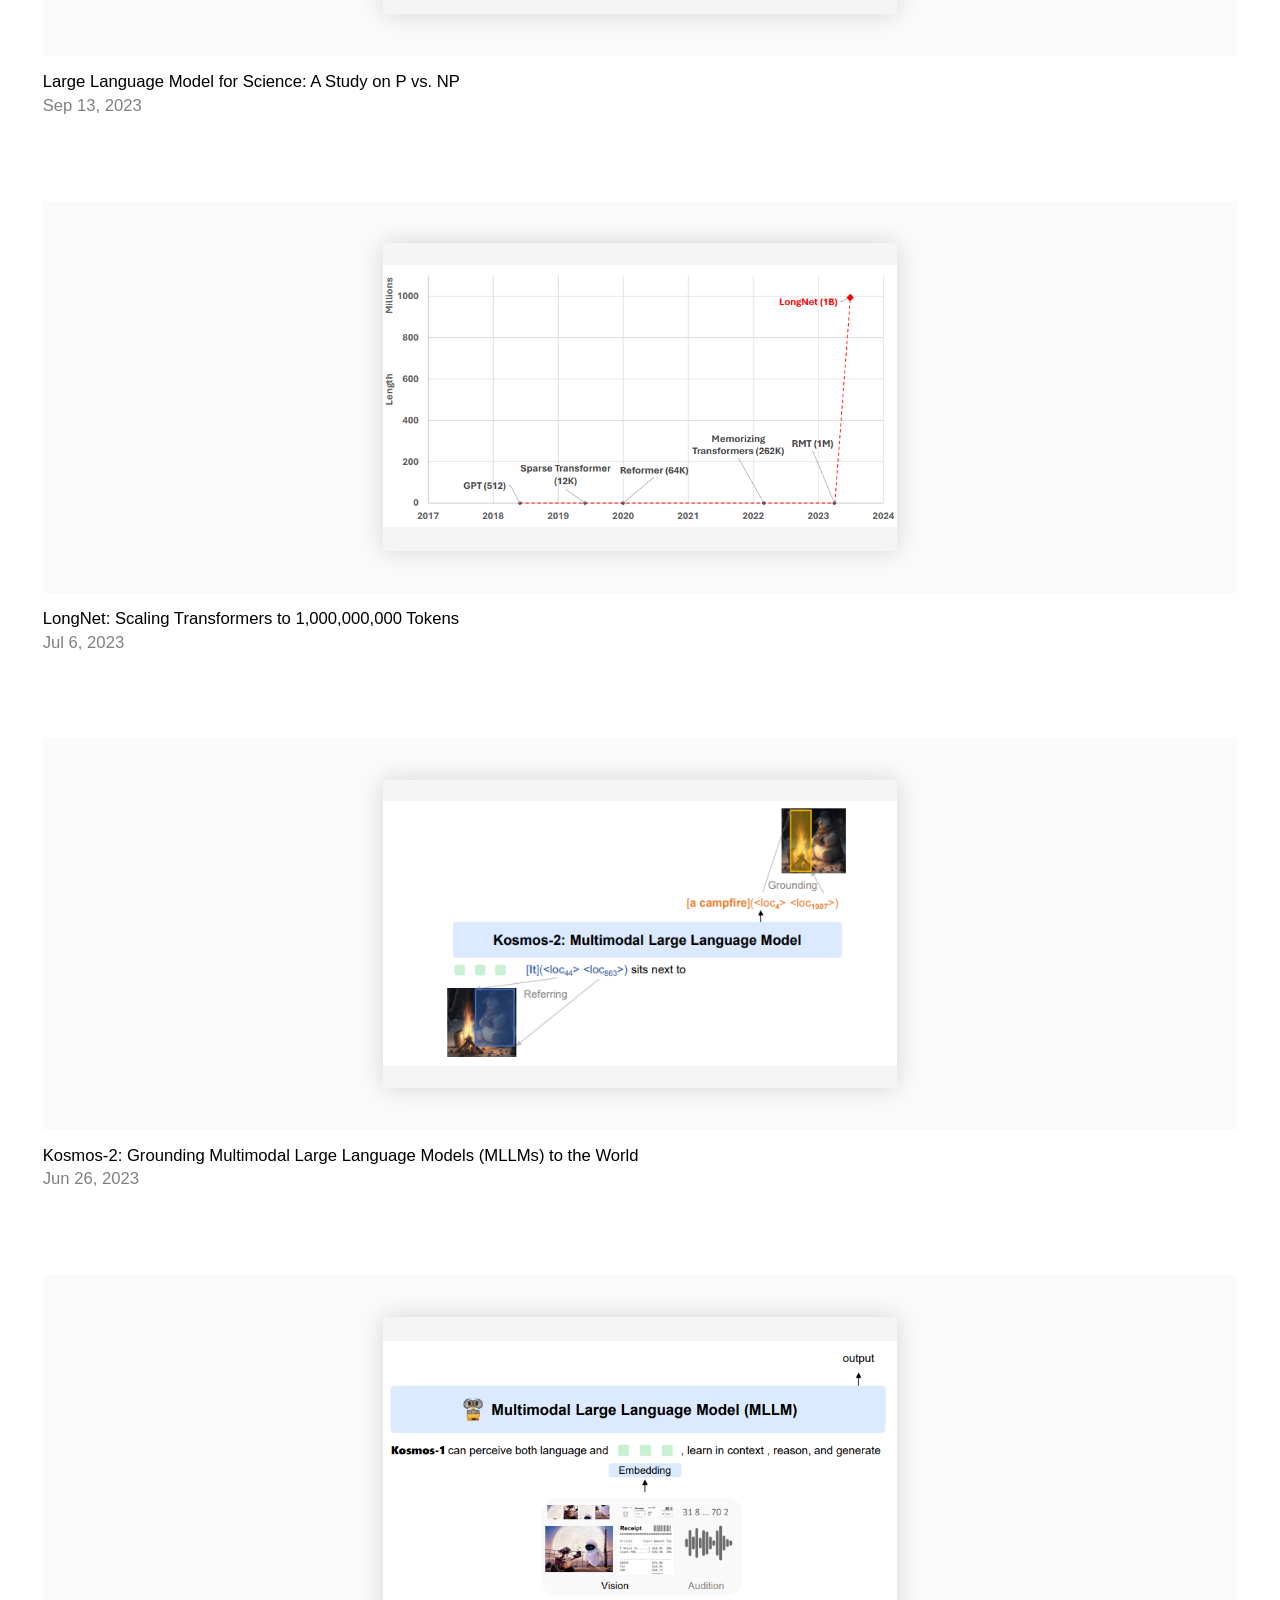
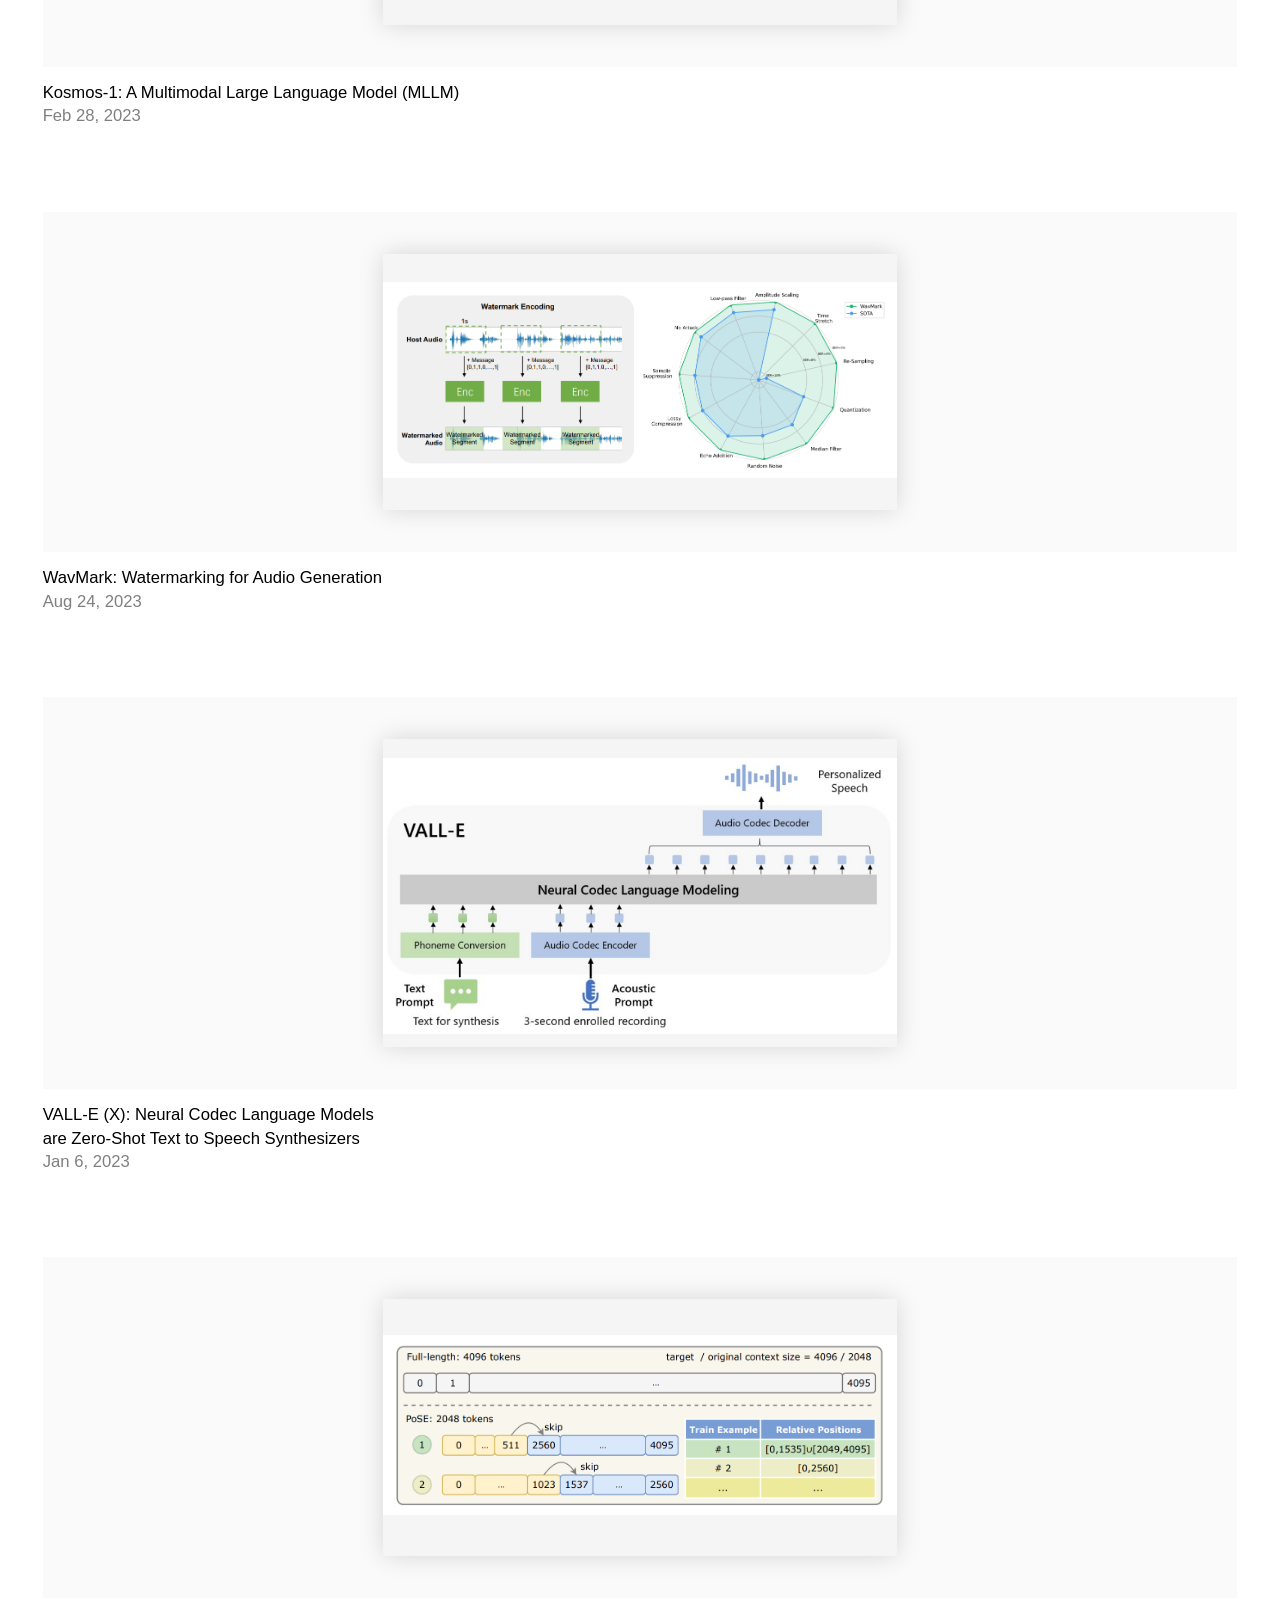
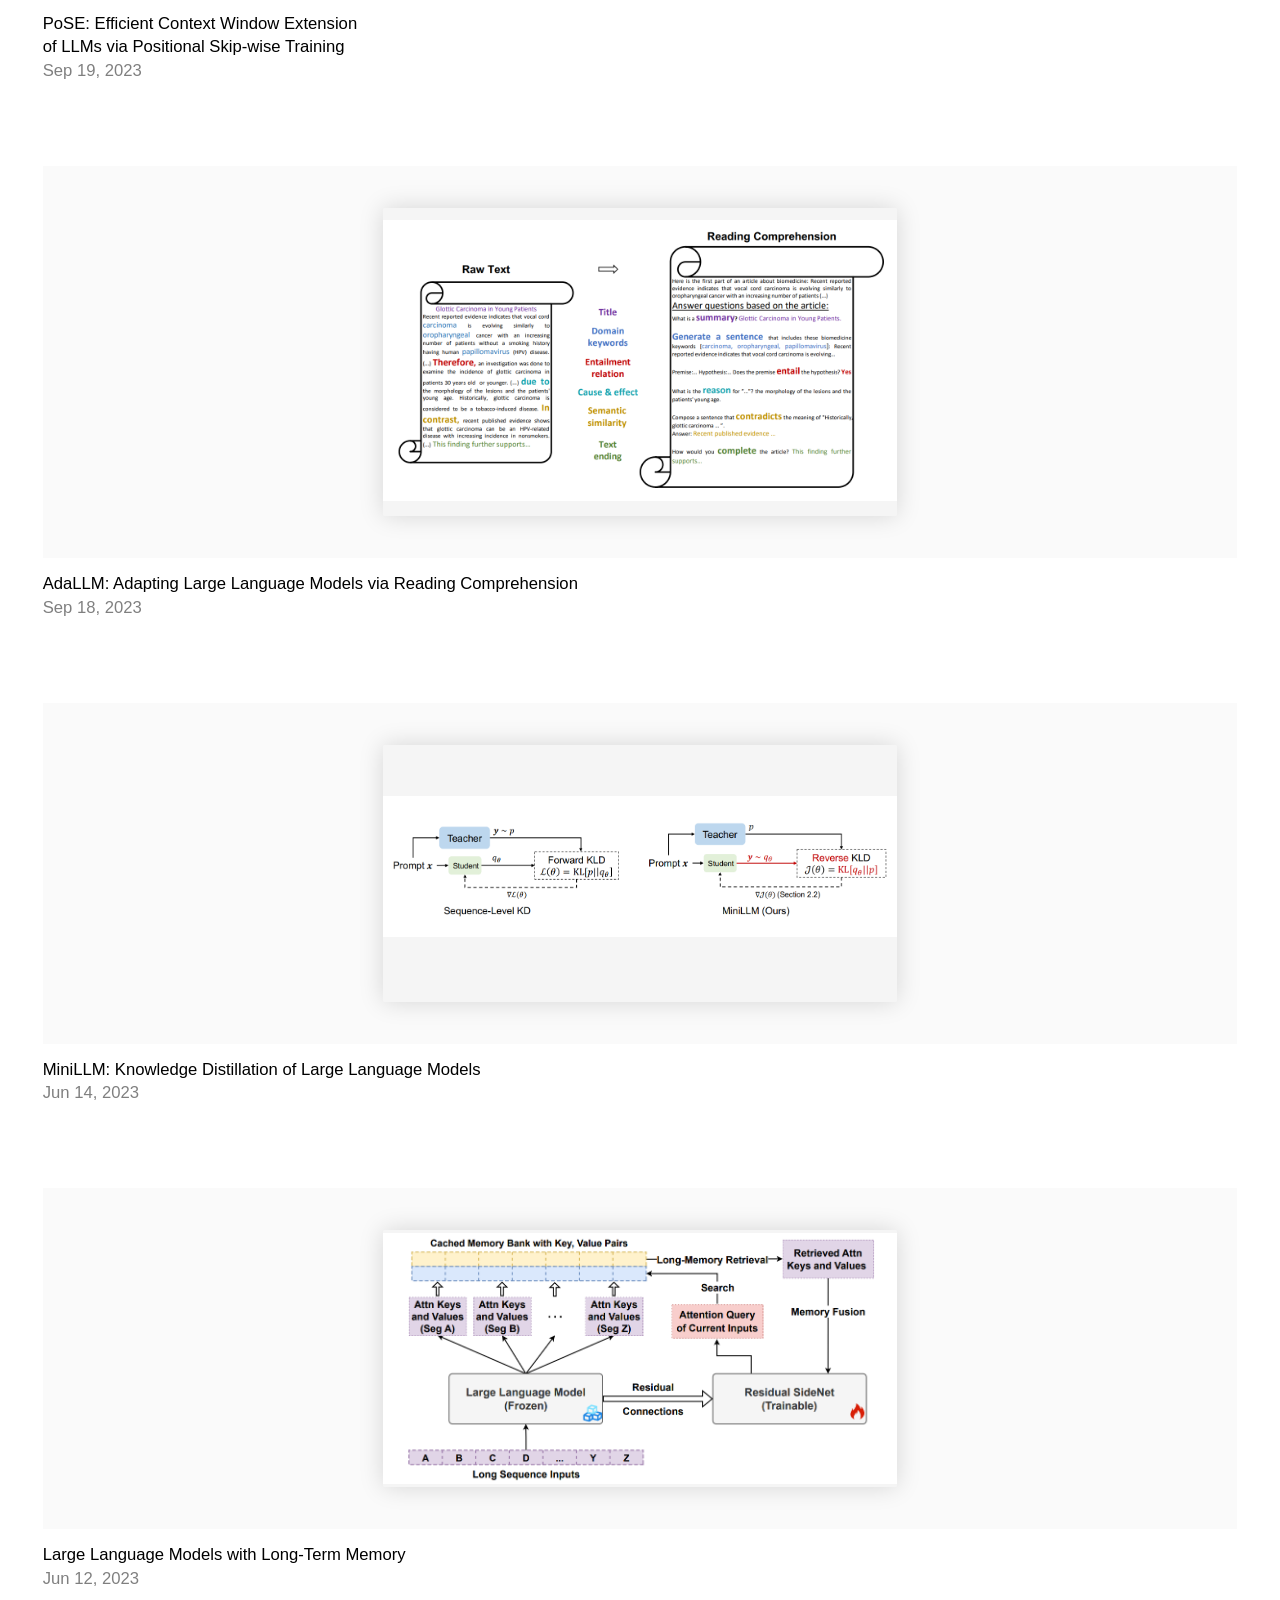
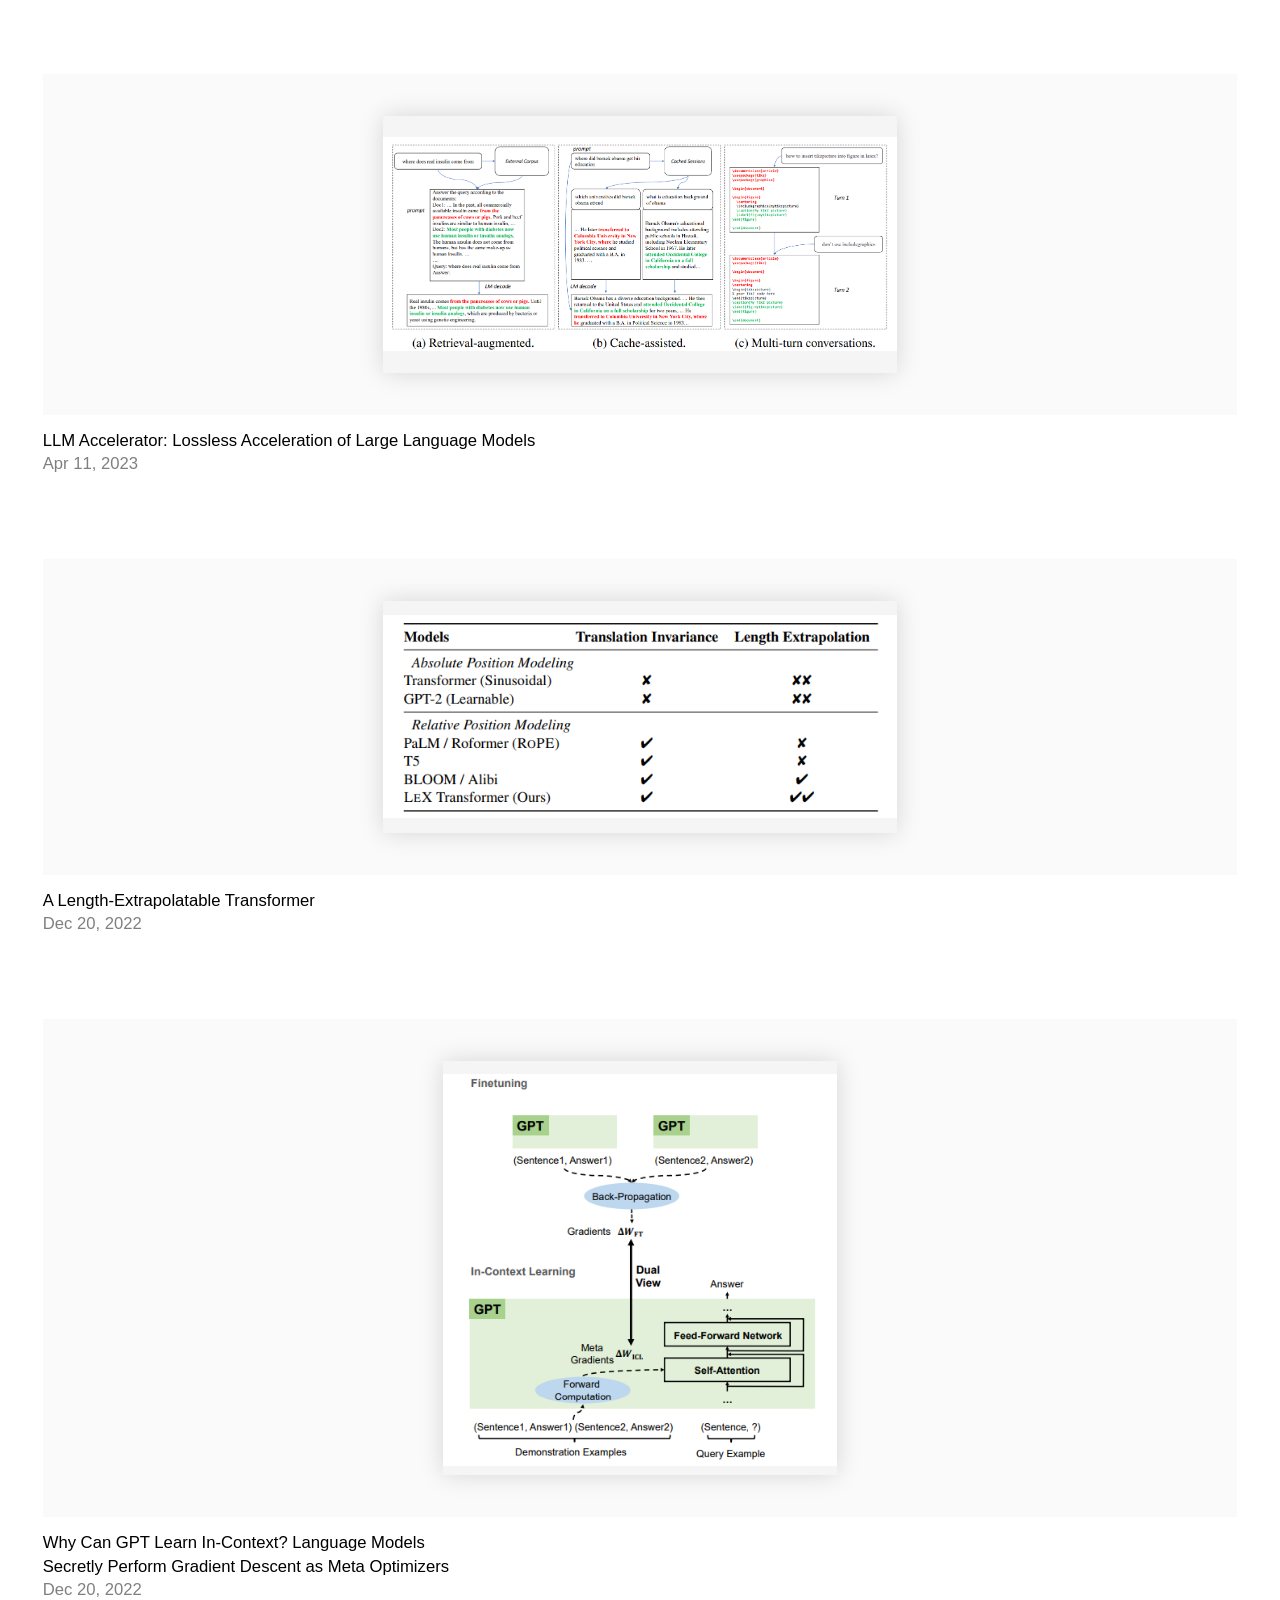
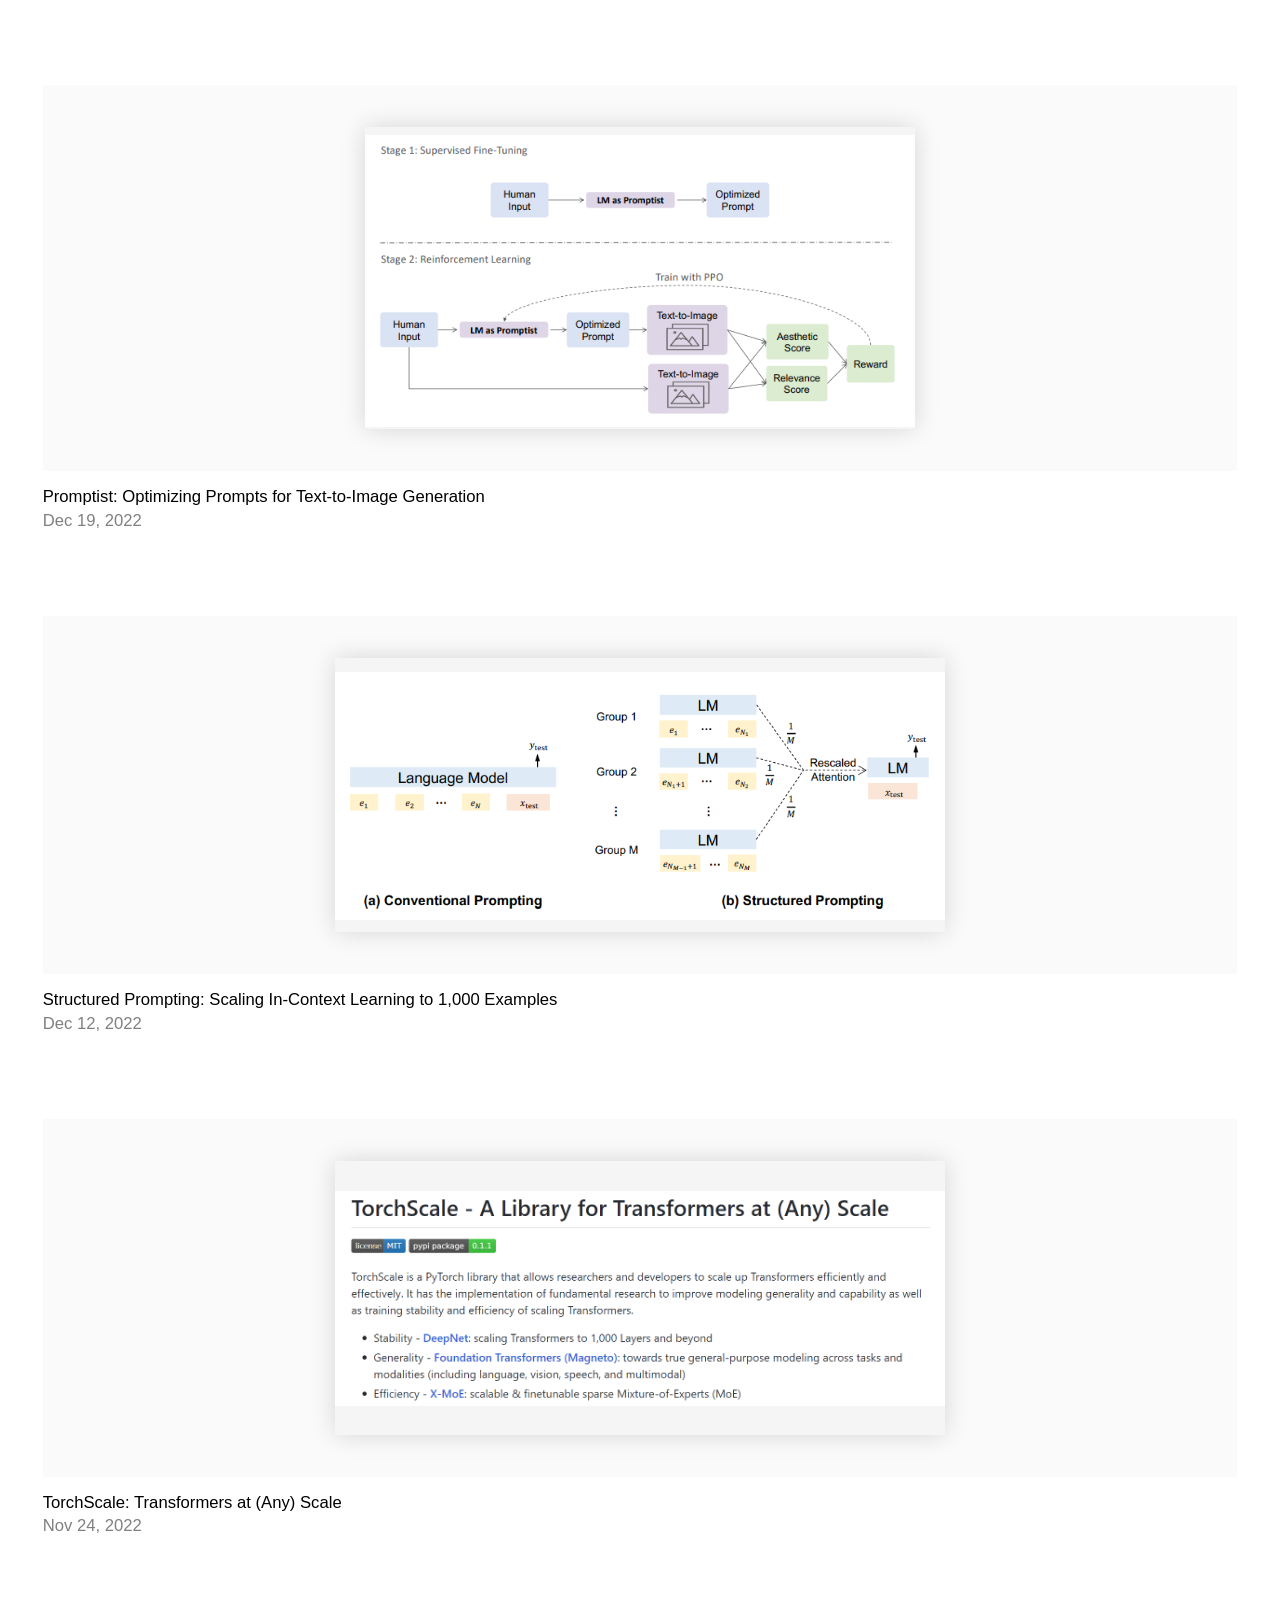
==== commit 9154e7ed: "Update" ====
--- a/agi/index.html
+++ b/agi/index.html
@@ -223,7 +223,7 @@
                         </div>
                     </div>
                     <div class="max-width-xnarrow medium-xsmall-copy">
-                        <h4 class="balance-text fade-child medium-xsmall-copy" style="">You Only Cache Once: Decoder-Decoder Architectures for Large Language Models <br>Gated RetNet (RetNet-2)</h4>
+                        <h4 class="balance-text fade-child medium-xsmall-copy" style="">You Only Cache Once: Decoder-Decoder Architectures for Large Language Models <br>// Gated RetNet (RetNet-2)</h4>
                         <time datetime="2024-05-08" class="color-fg-50">May 9, 2024</time>
                     </div>
                 </a>
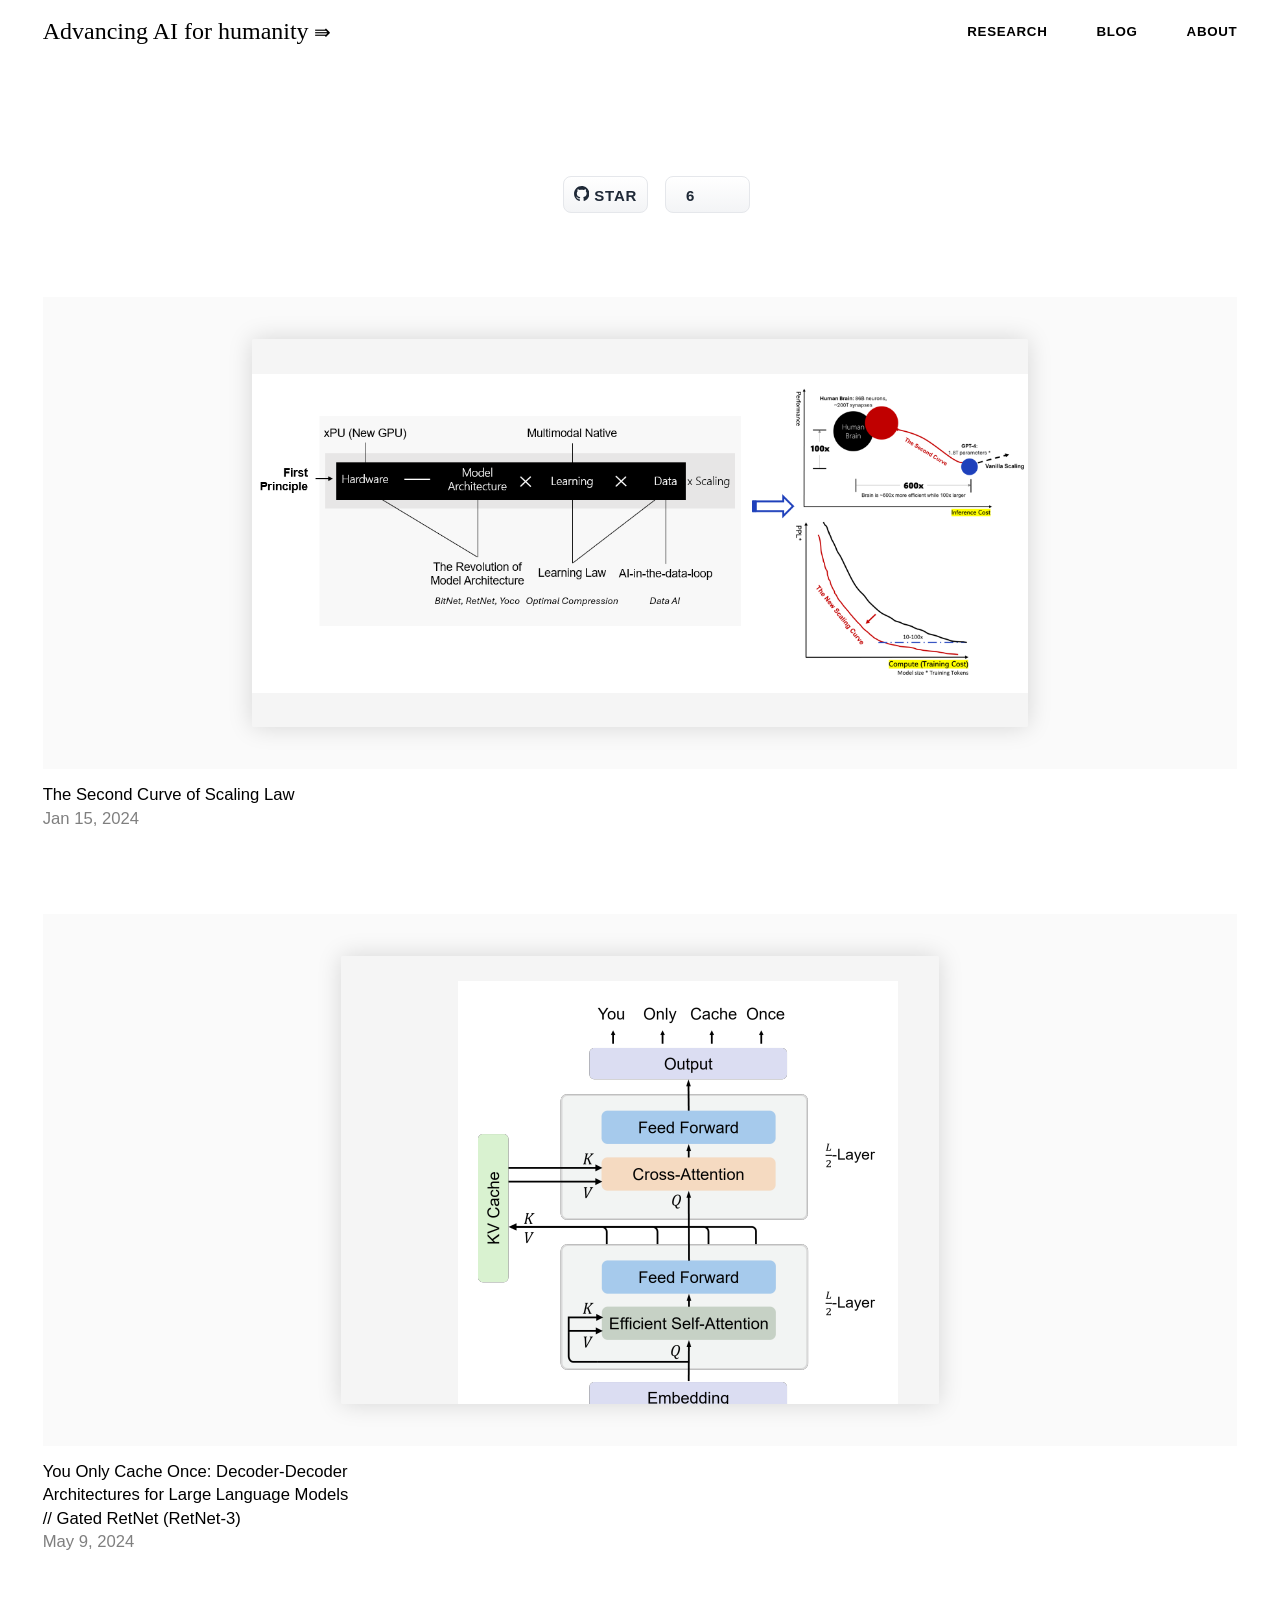
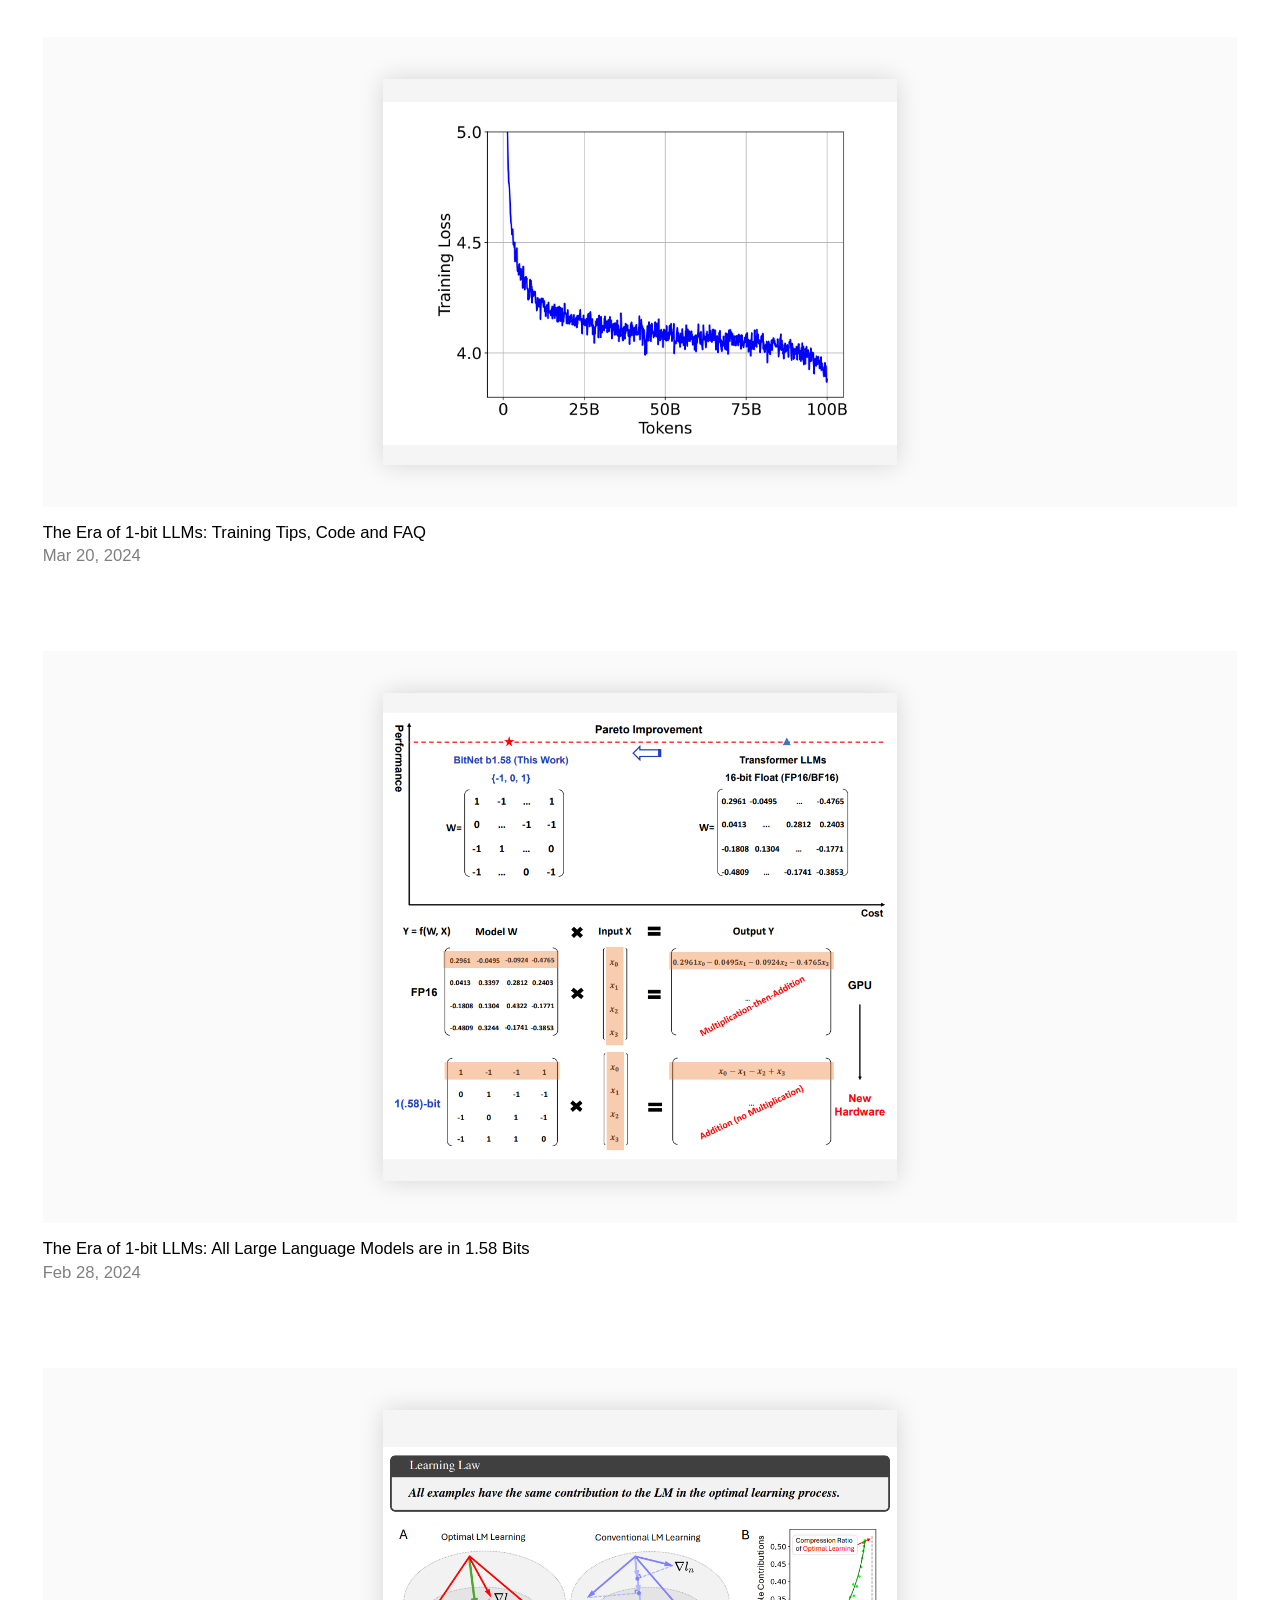
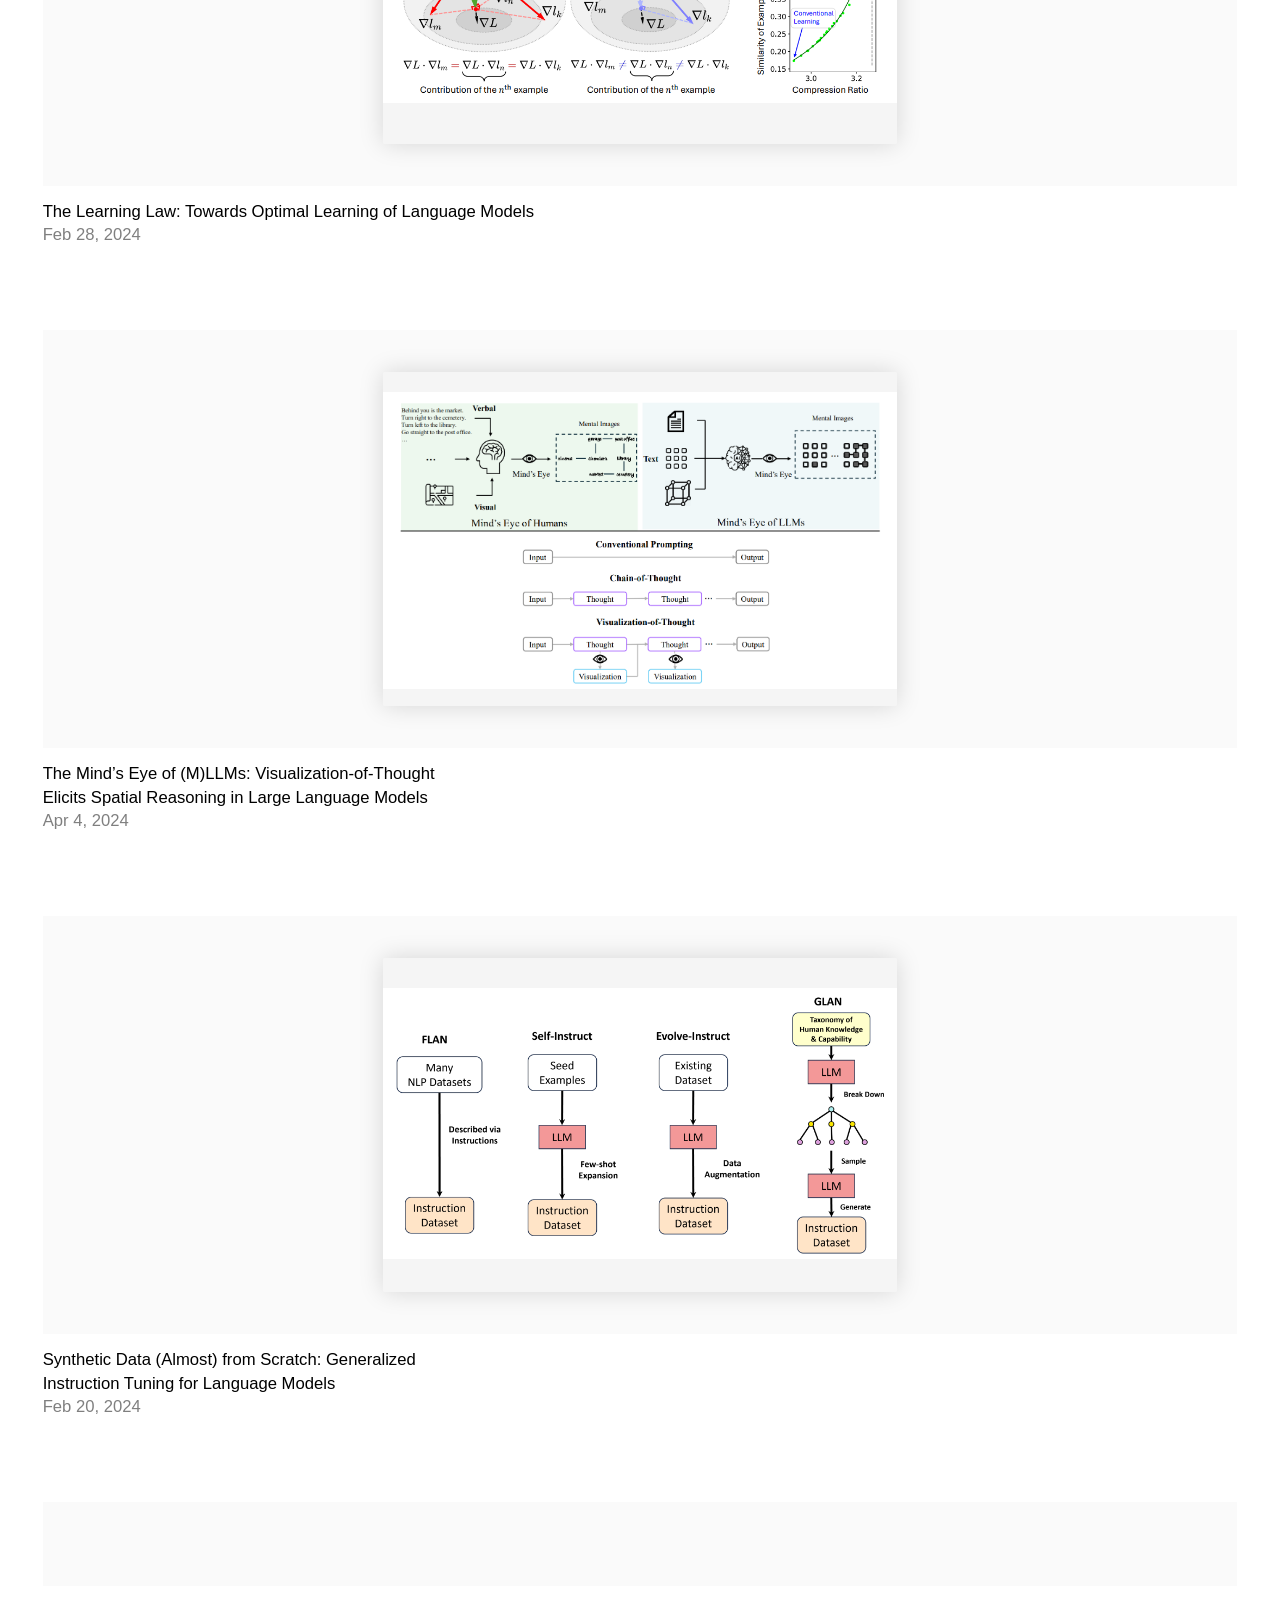
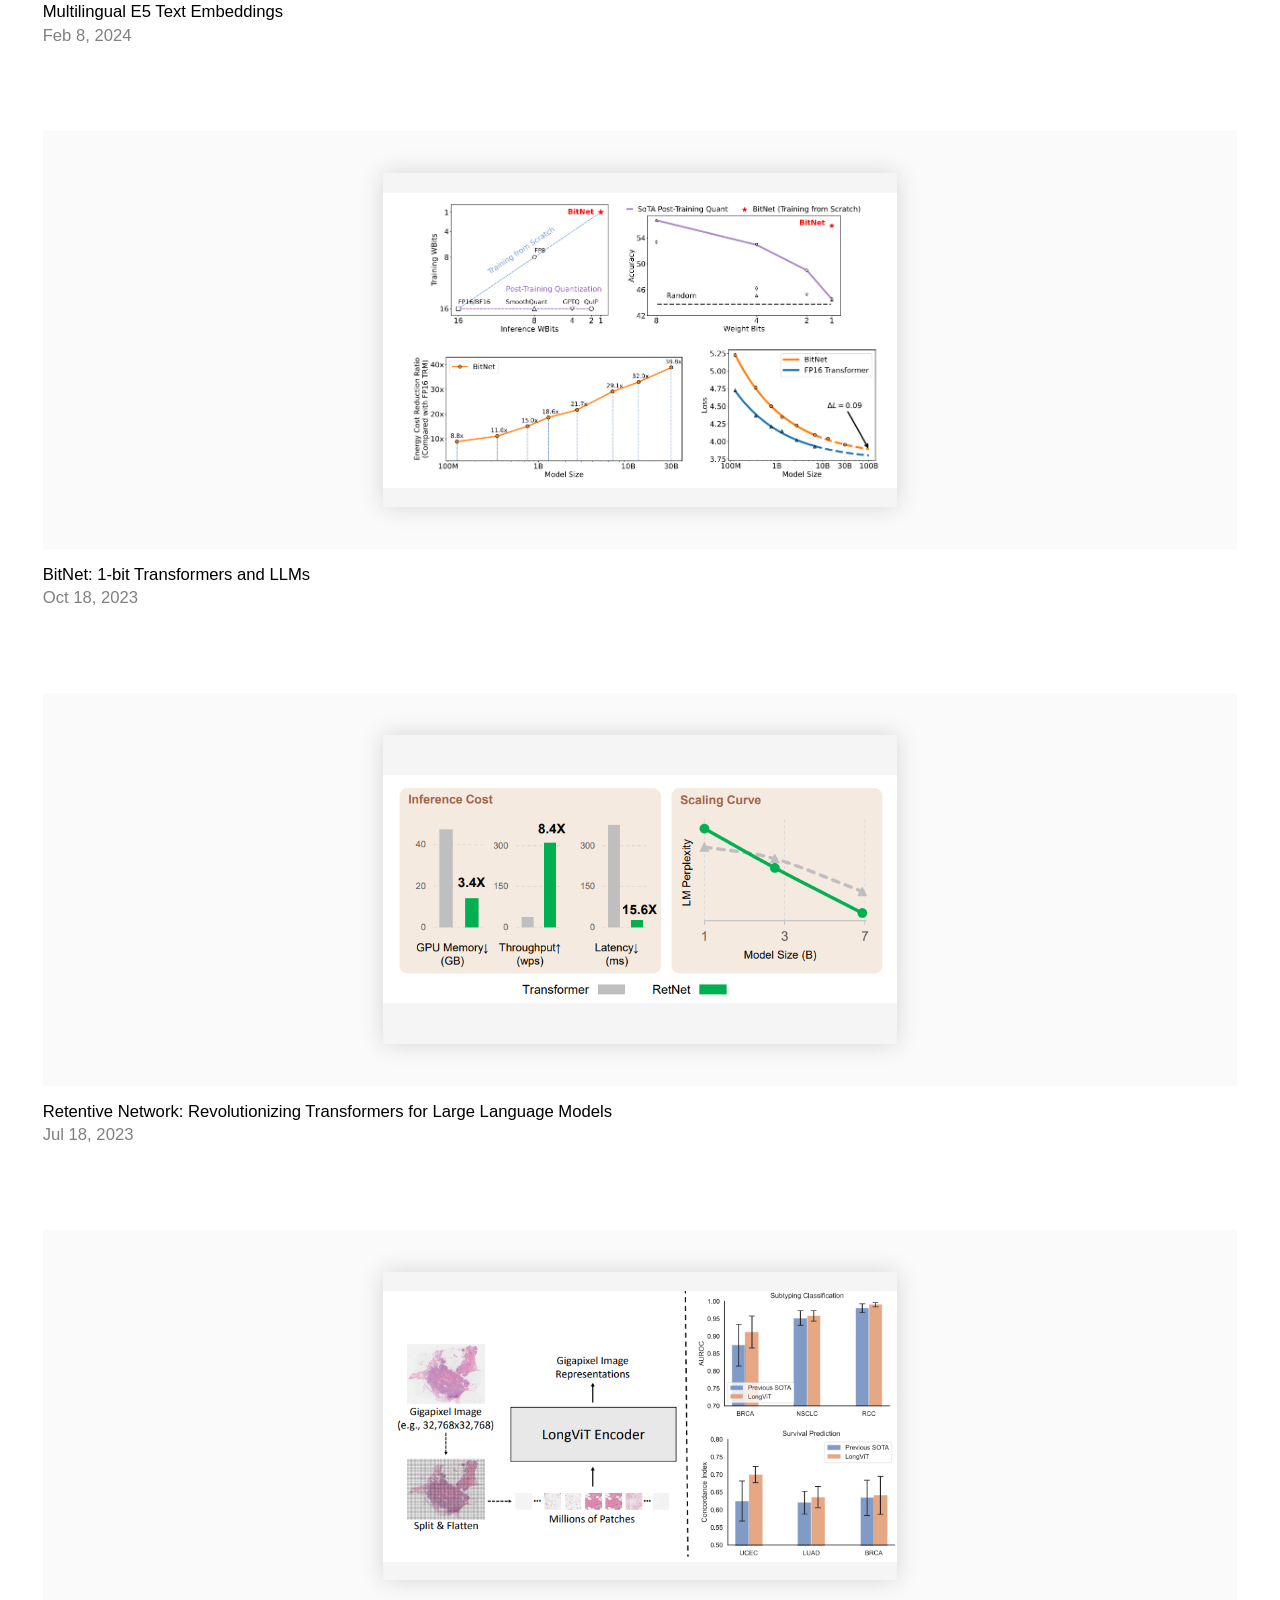
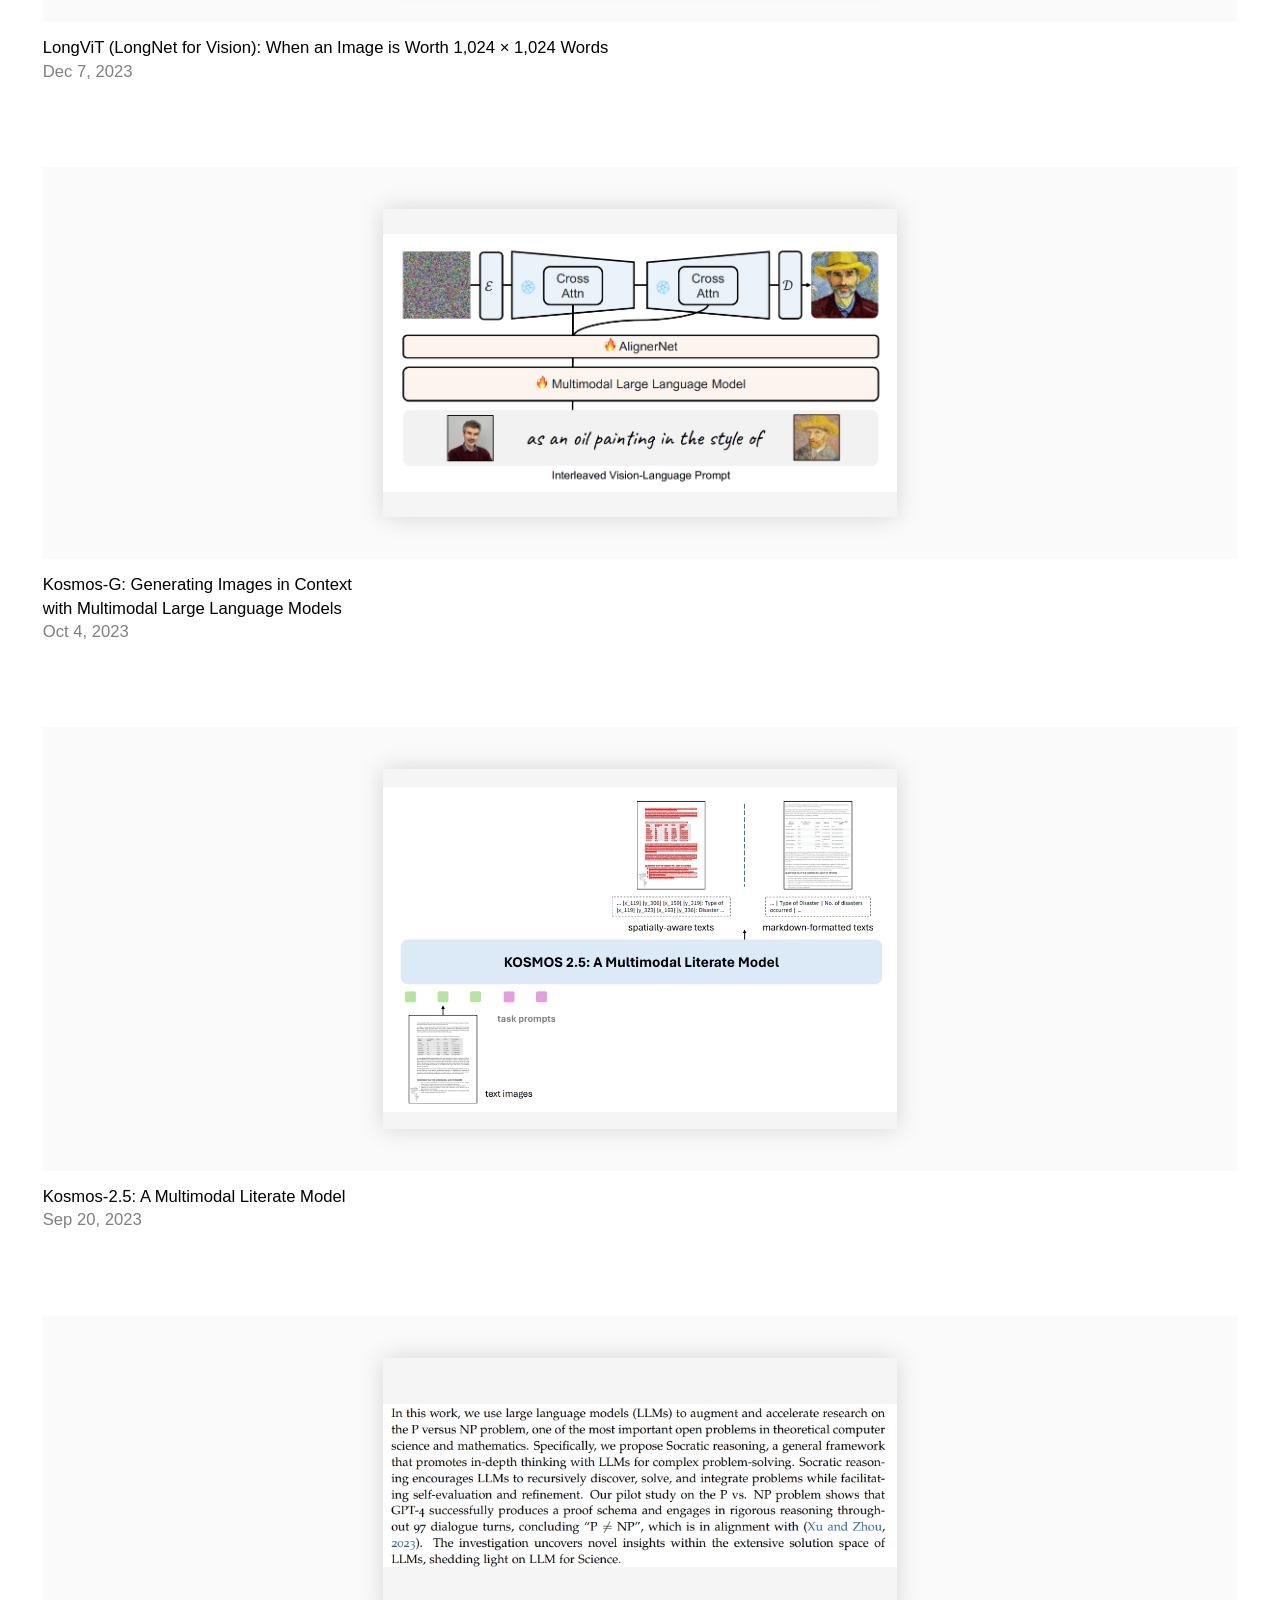
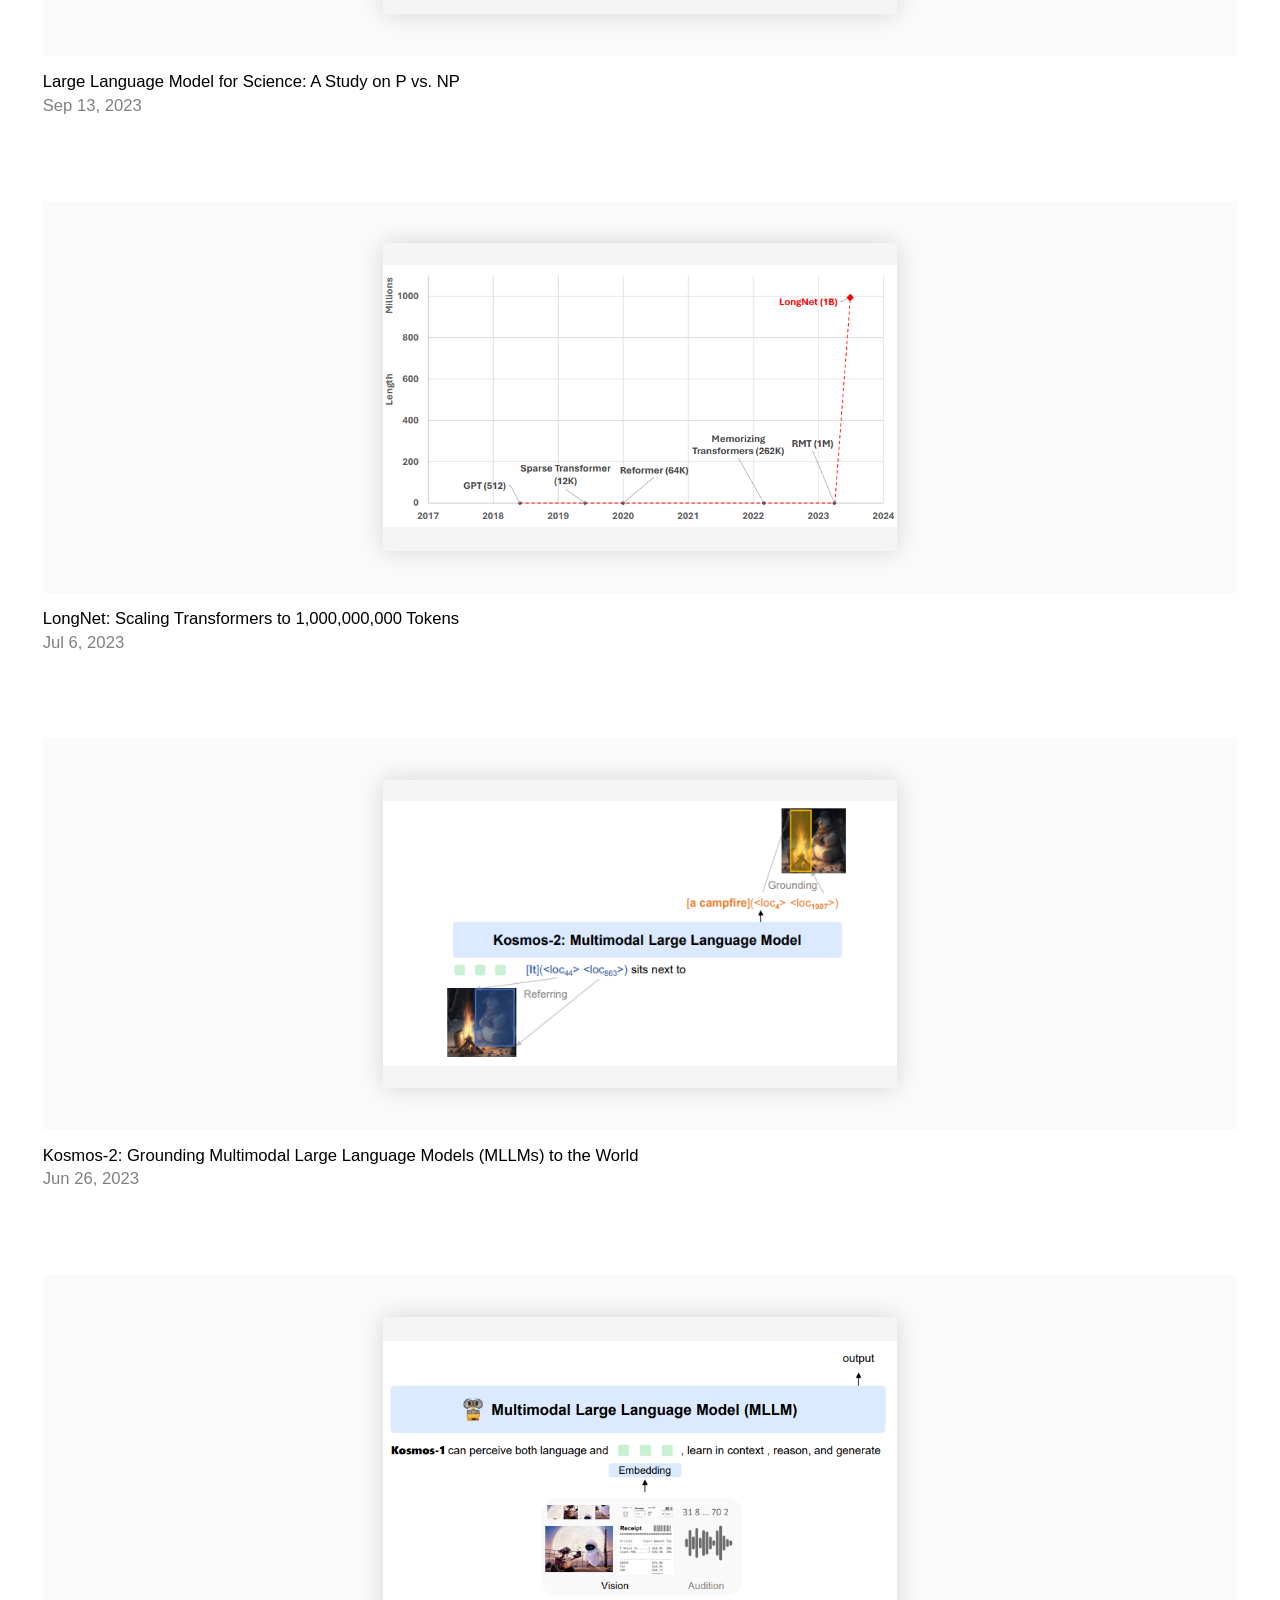
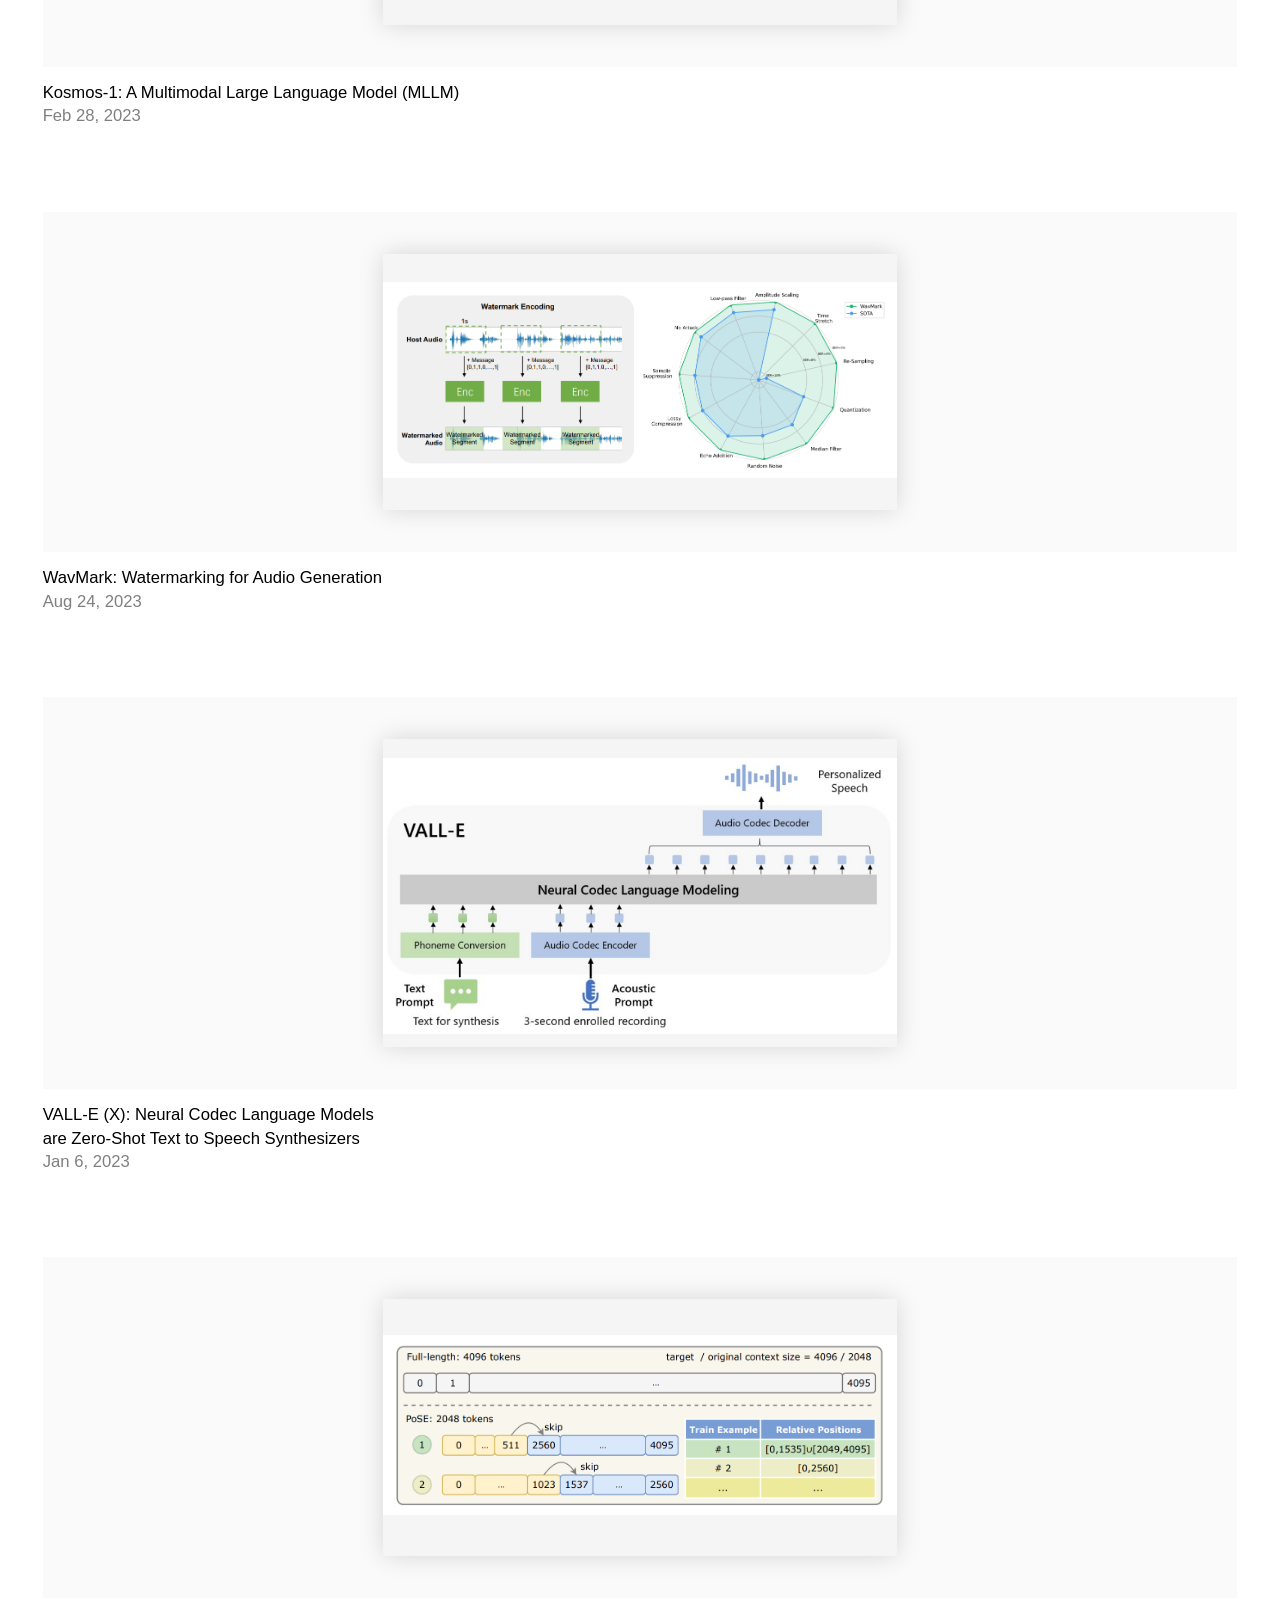
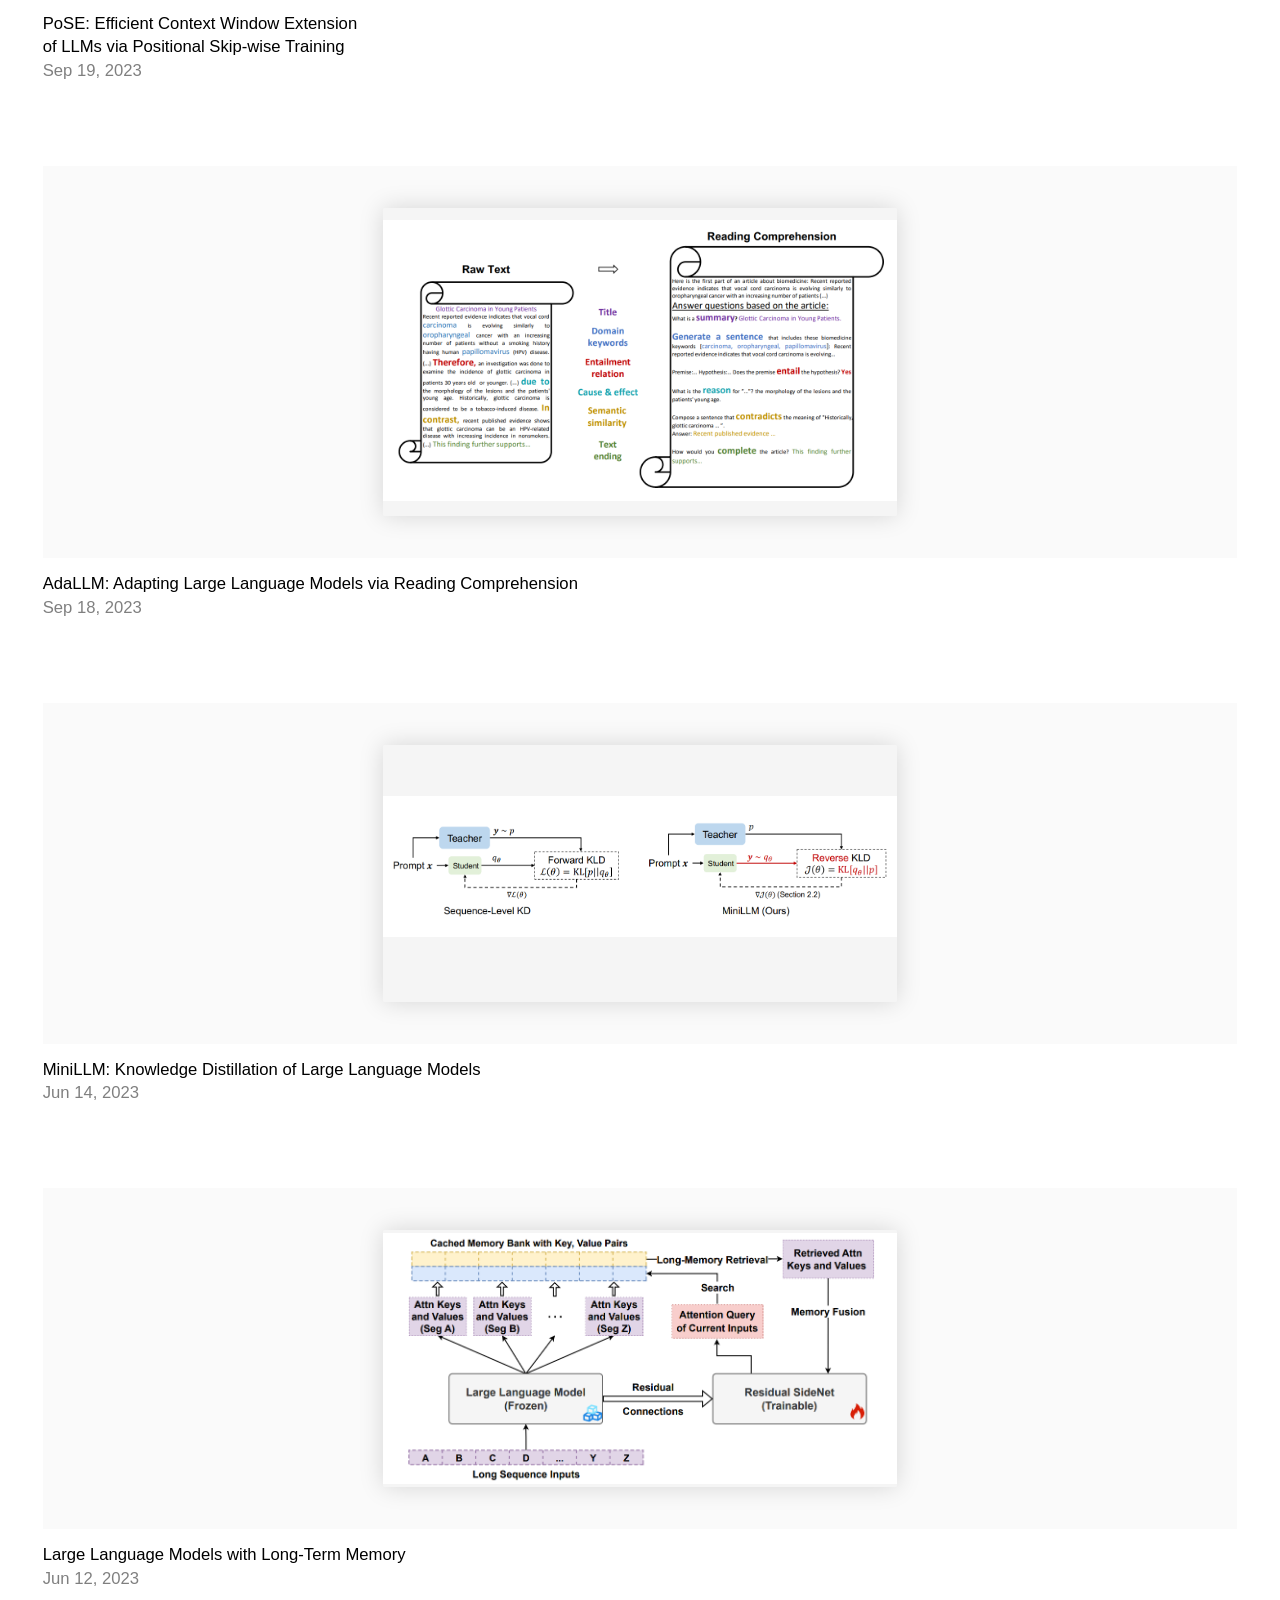
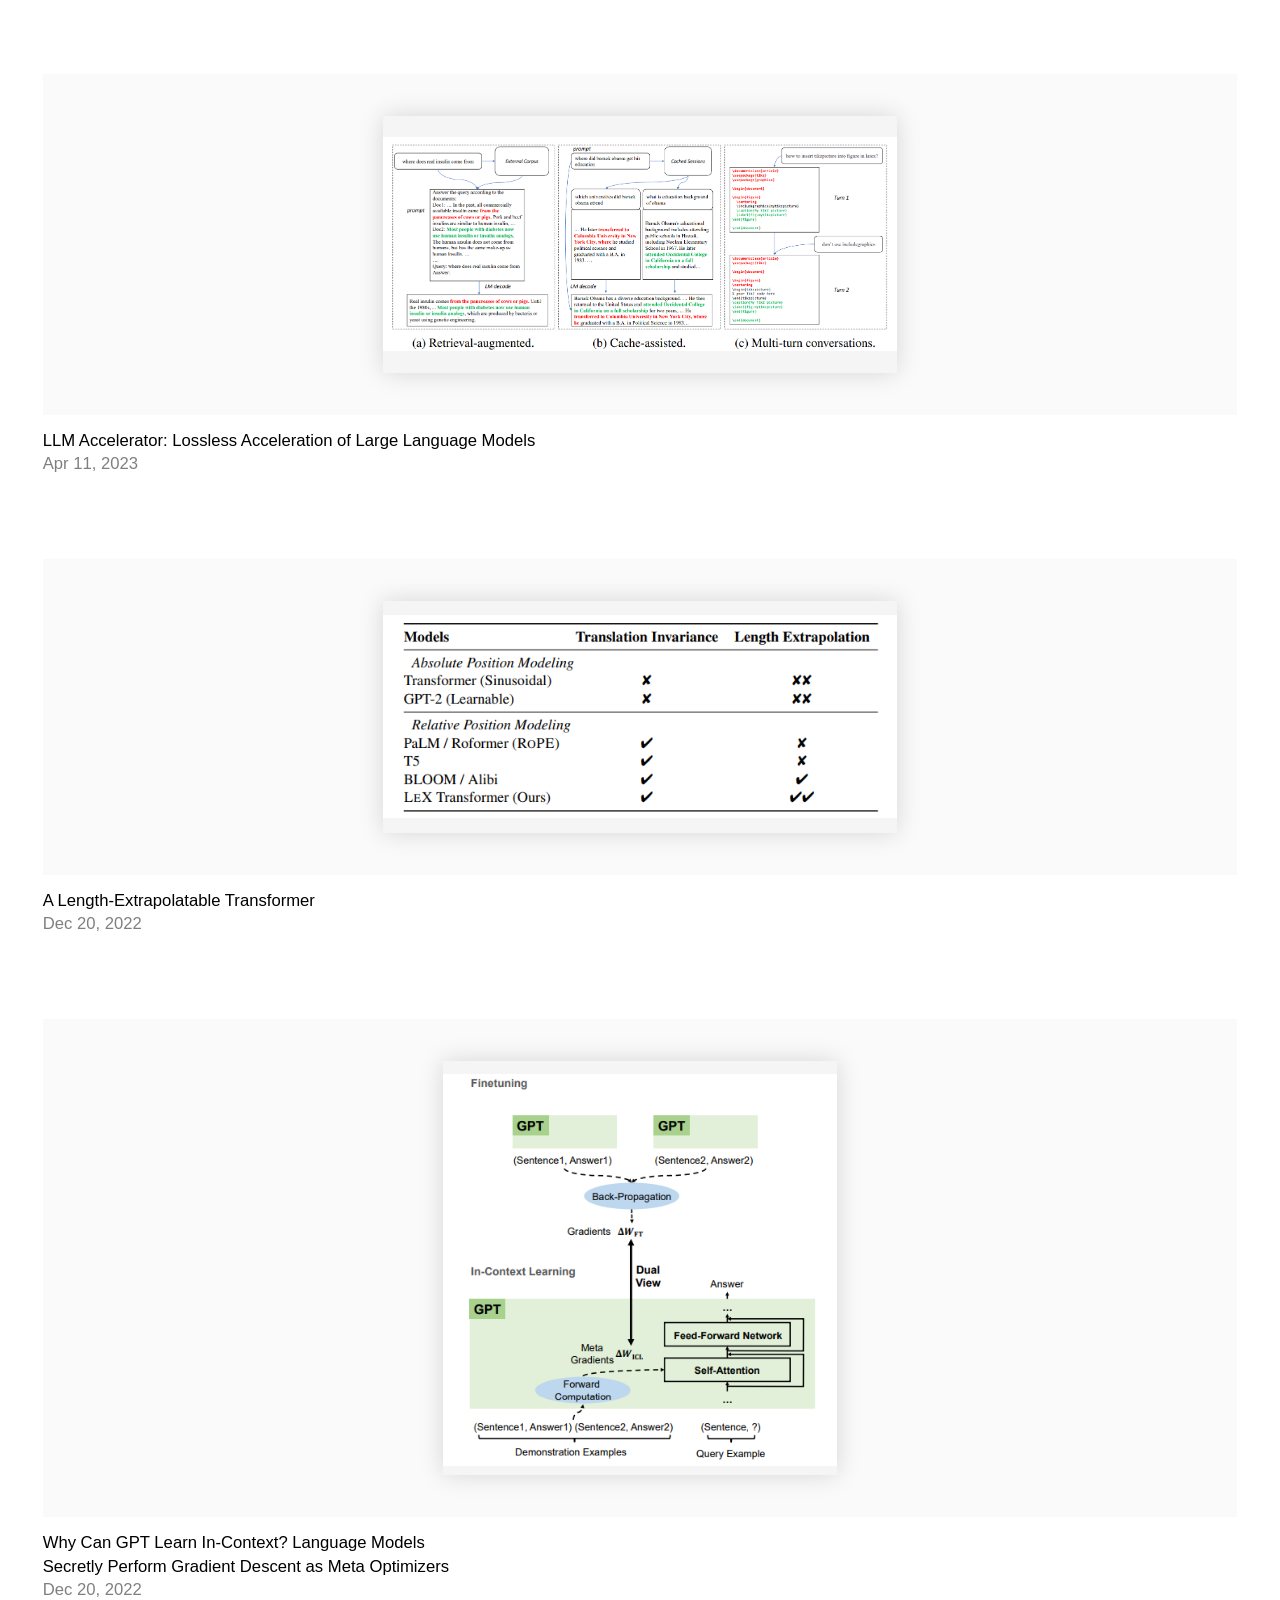
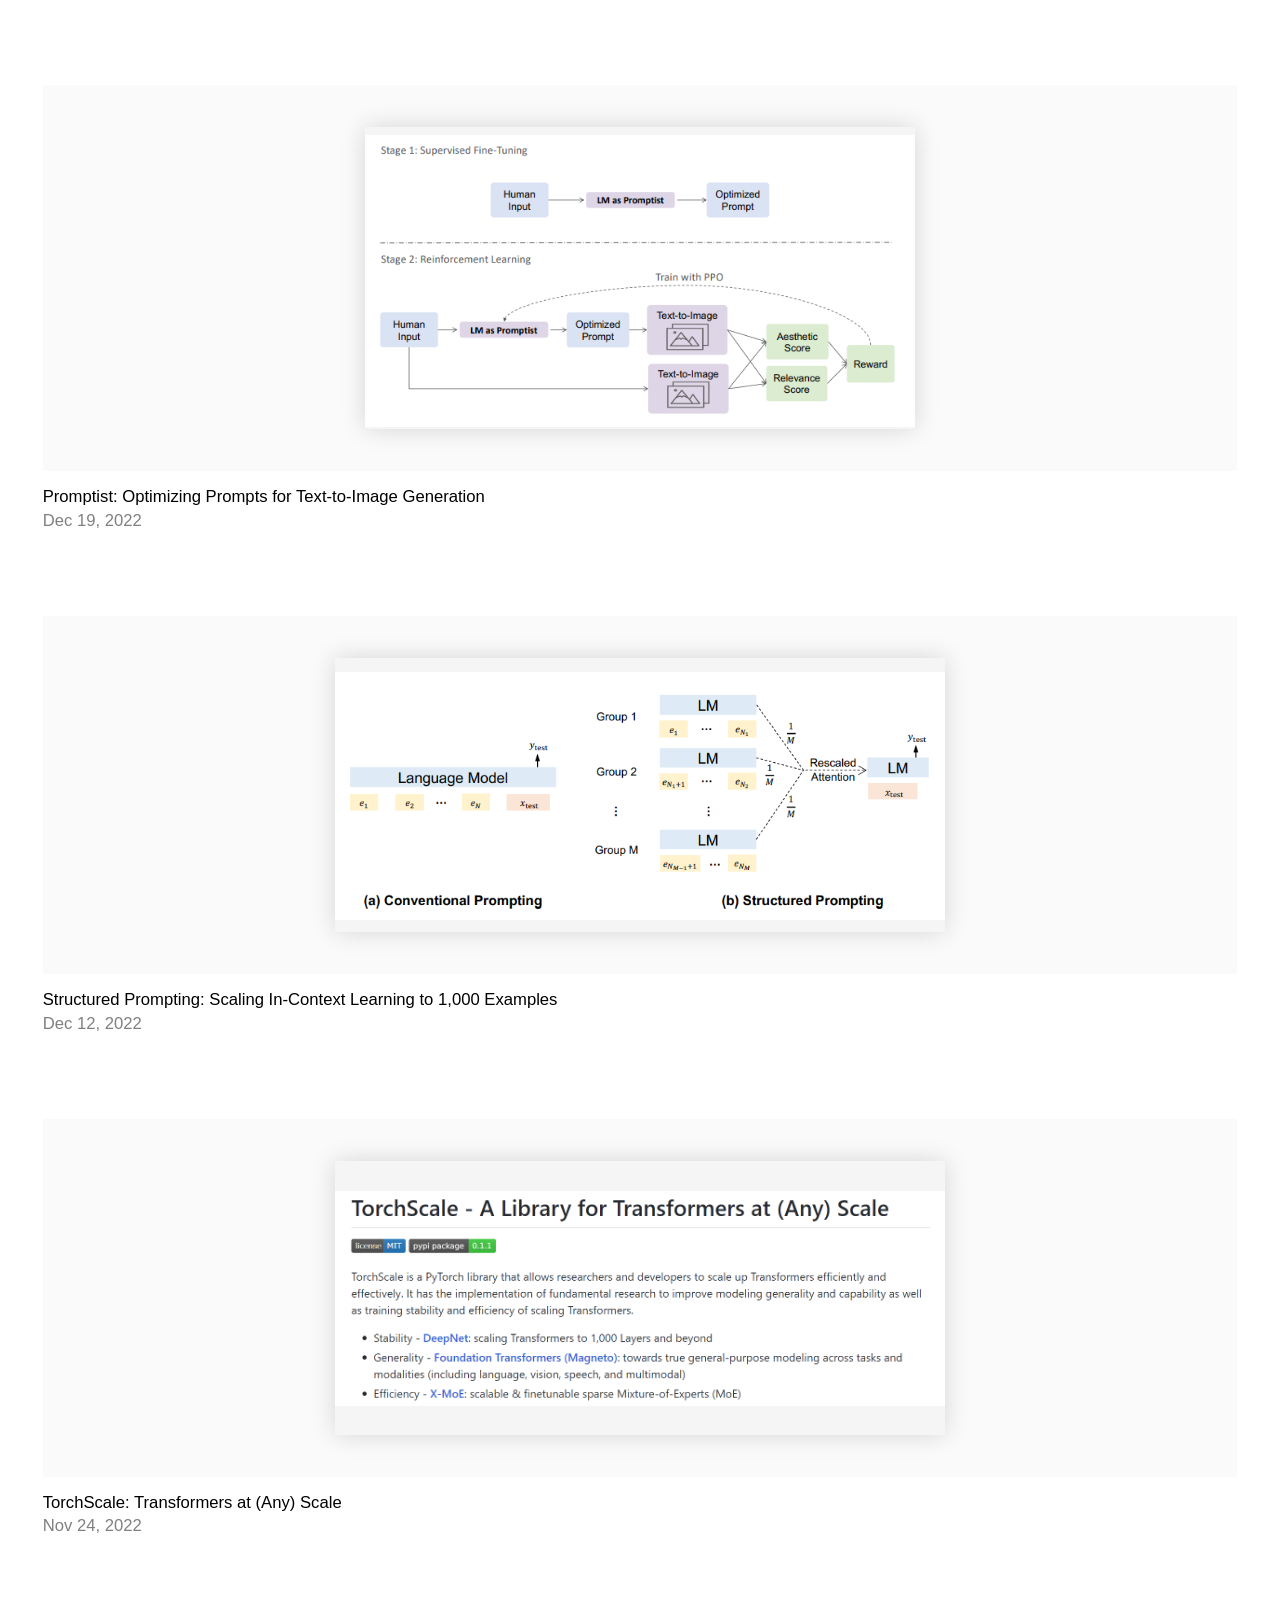
==== commit d32cc50f: "Update" ====
--- a/agi/index.html
+++ b/agi/index.html
@@ -223,7 +223,7 @@
                         </div>
                     </div>
                     <div class="max-width-xnarrow medium-xsmall-copy">
-                        <h4 class="balance-text fade-child medium-xsmall-copy" style="">You Only Cache Once: Decoder-Decoder Architectures for Large Language Models <br>// Gated RetNet (RetNet-2)</h4>
+                        <h4 class="balance-text fade-child medium-xsmall-copy" style="">You Only Cache Once: Decoder-Decoder Architectures for Large Language Models <br>// Gated RetNet (RetNet-3)</h4>
                         <time datetime="2024-05-08" class="color-fg-50">May 9, 2024</time>
                     </div>
                 </a>
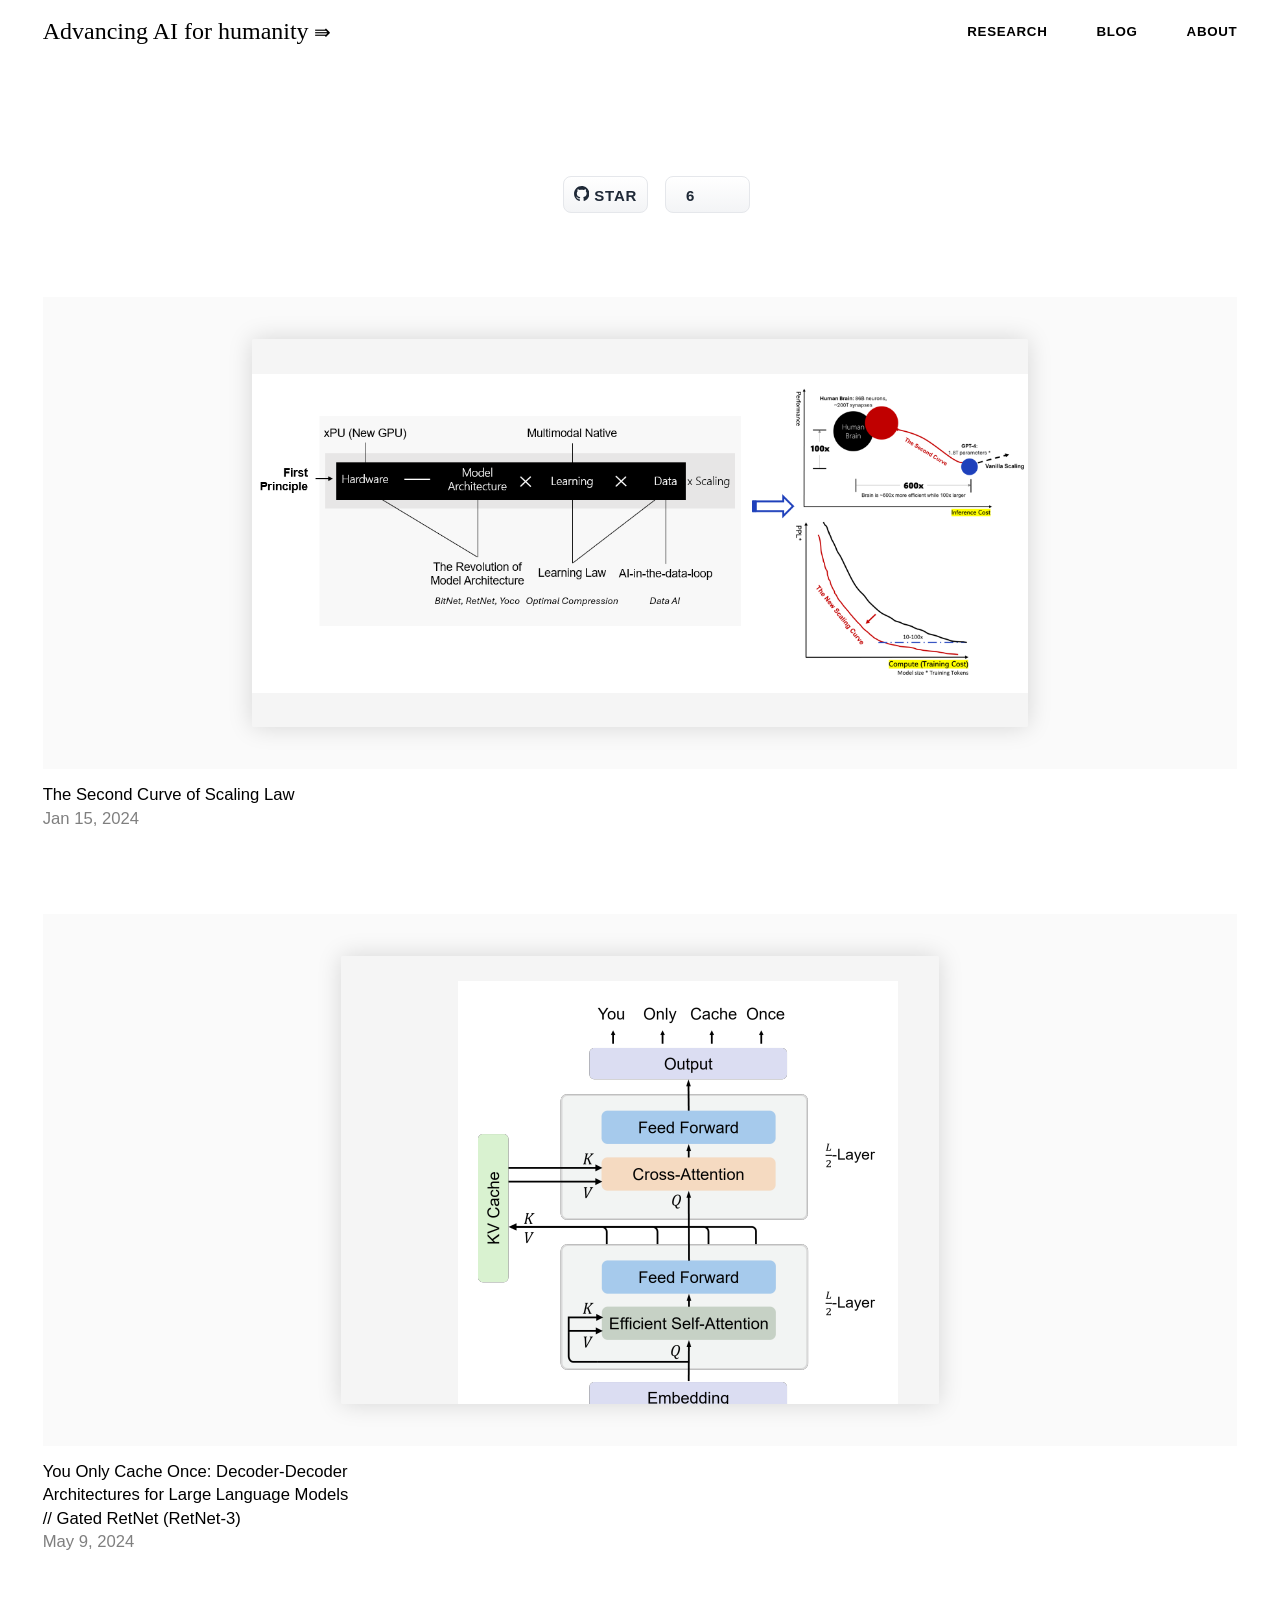
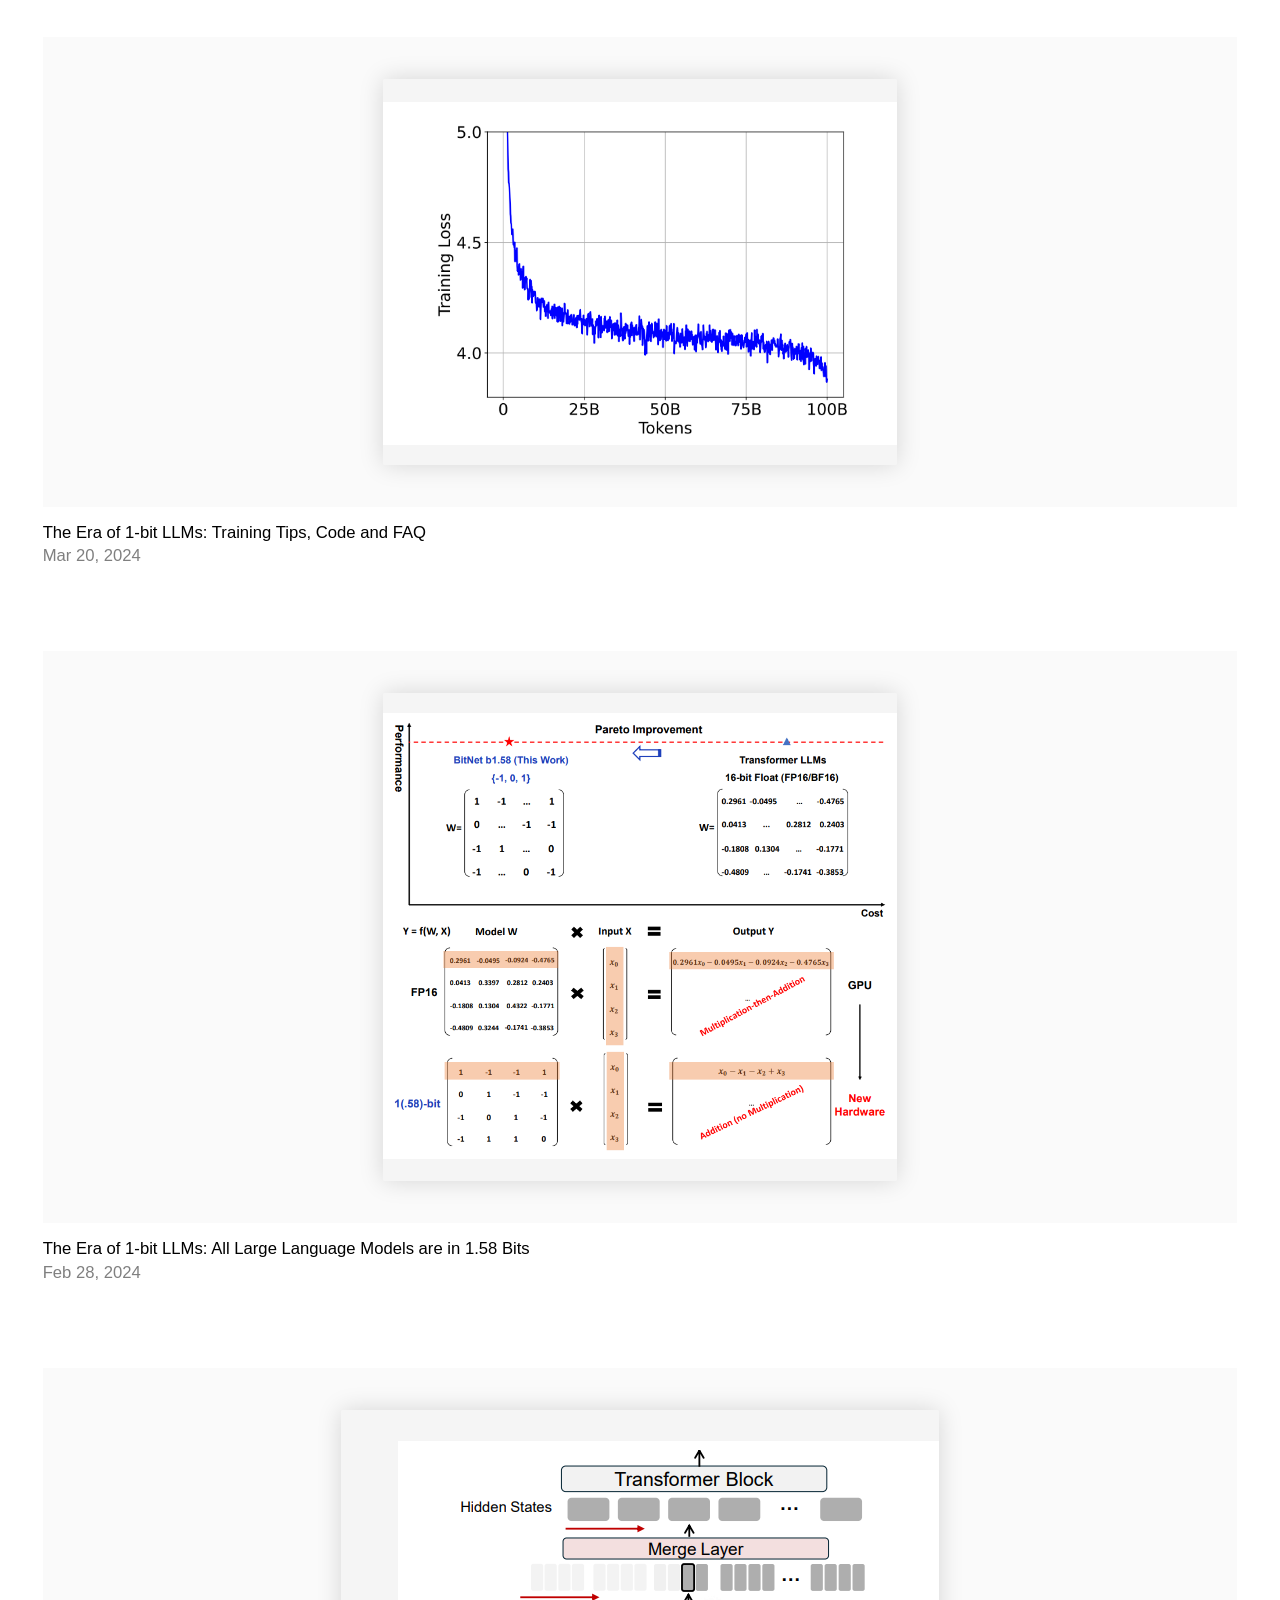
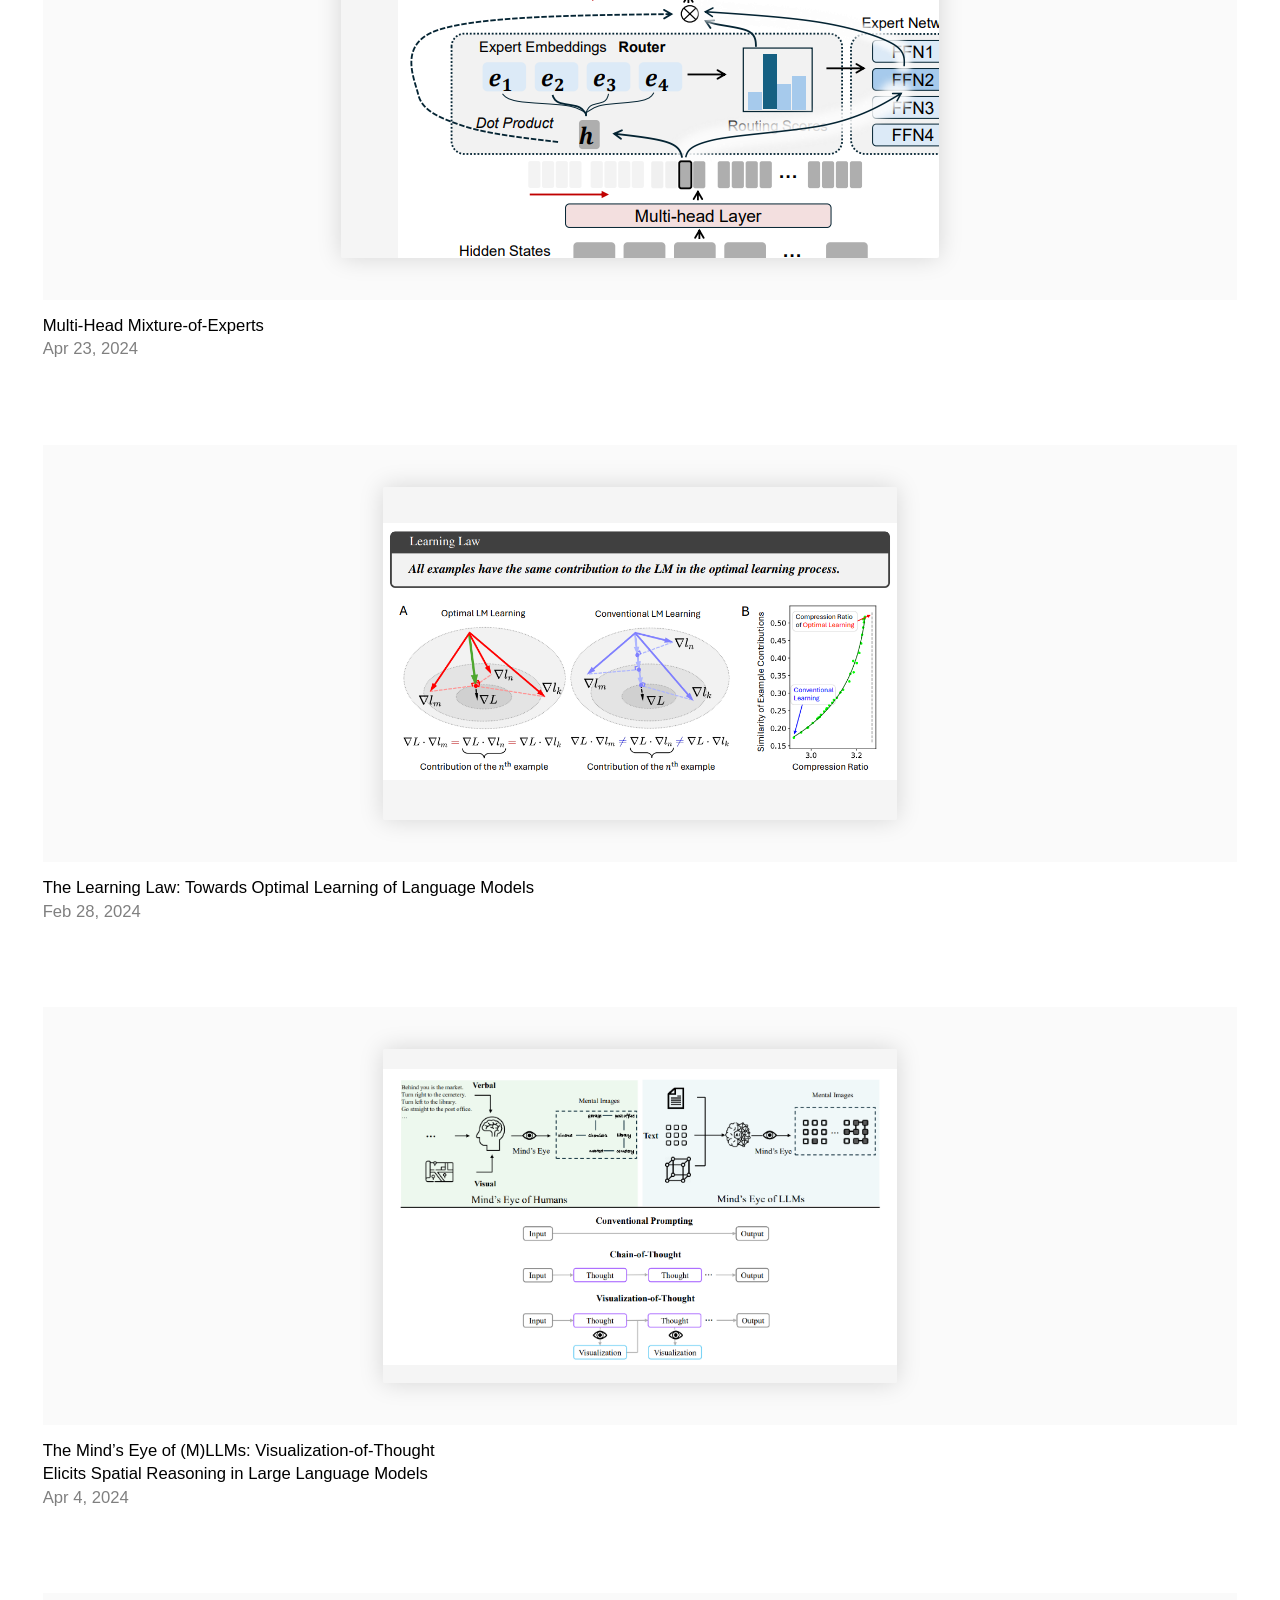
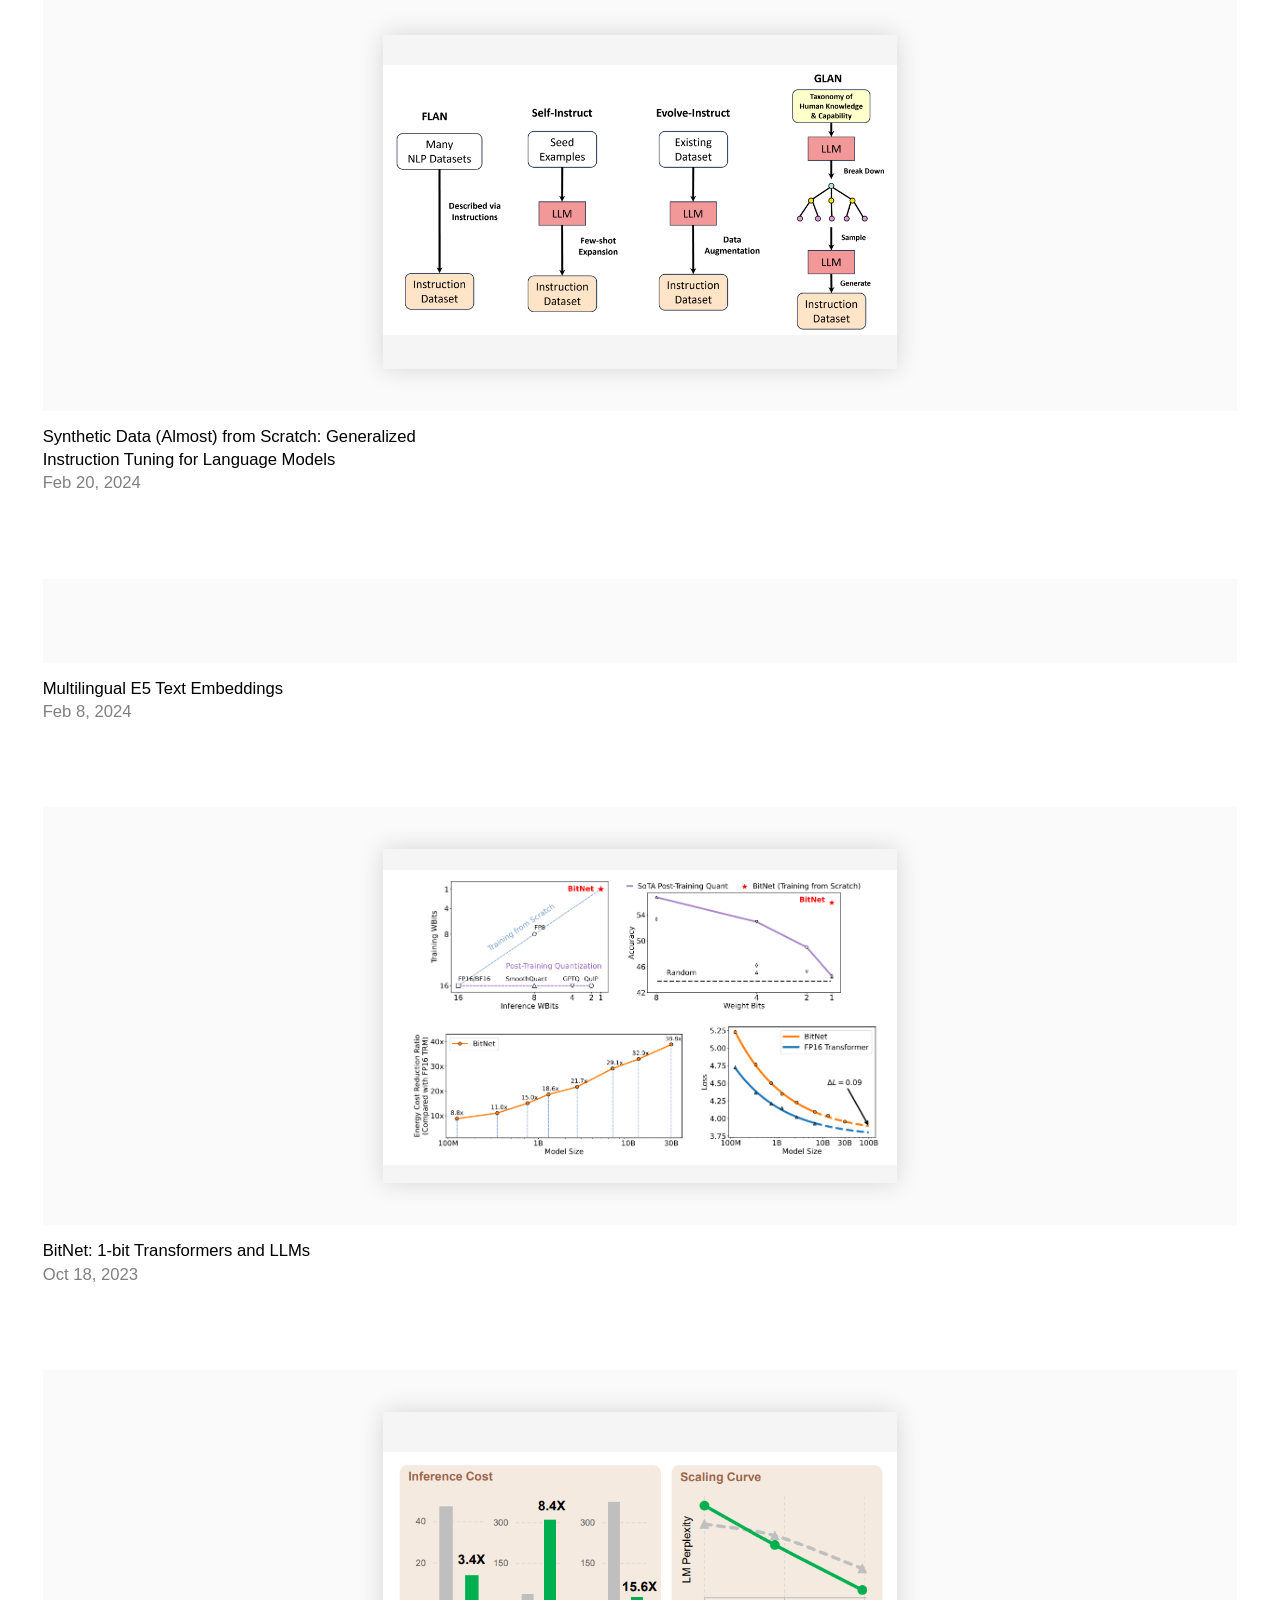
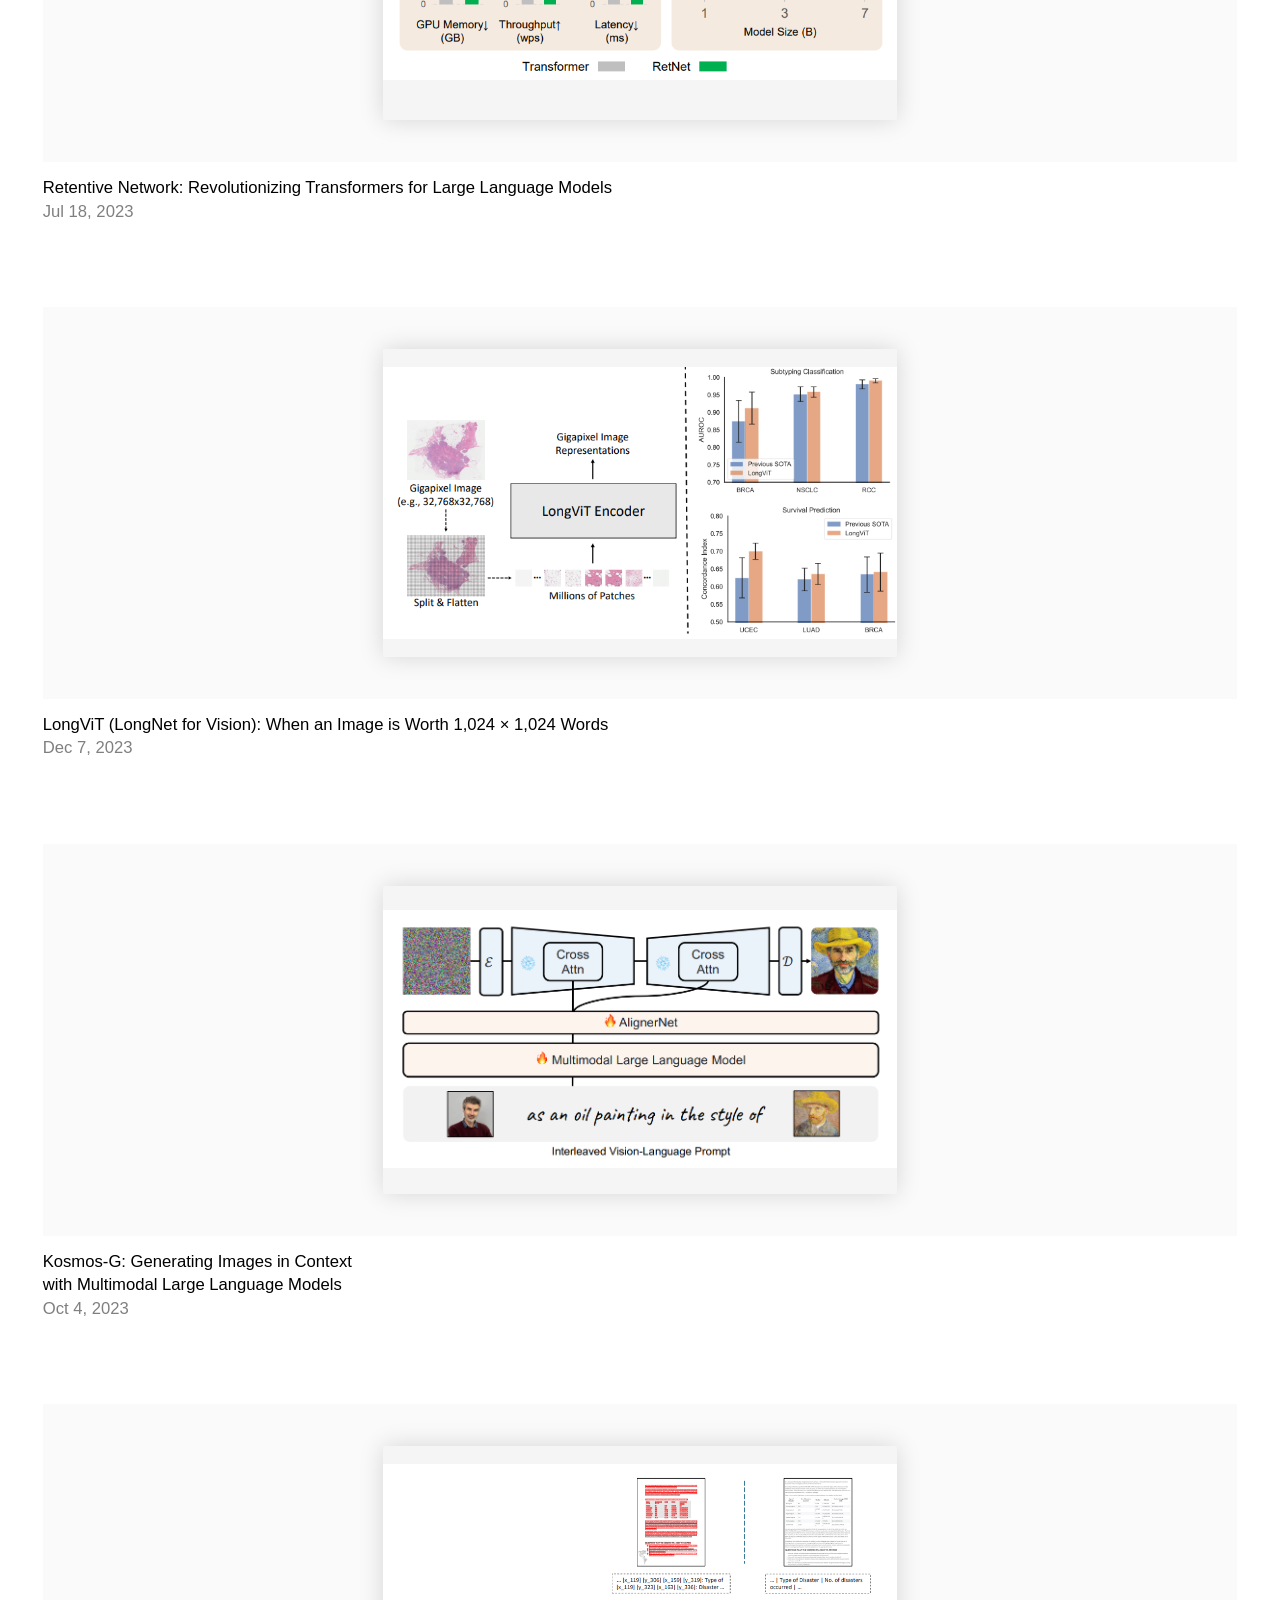
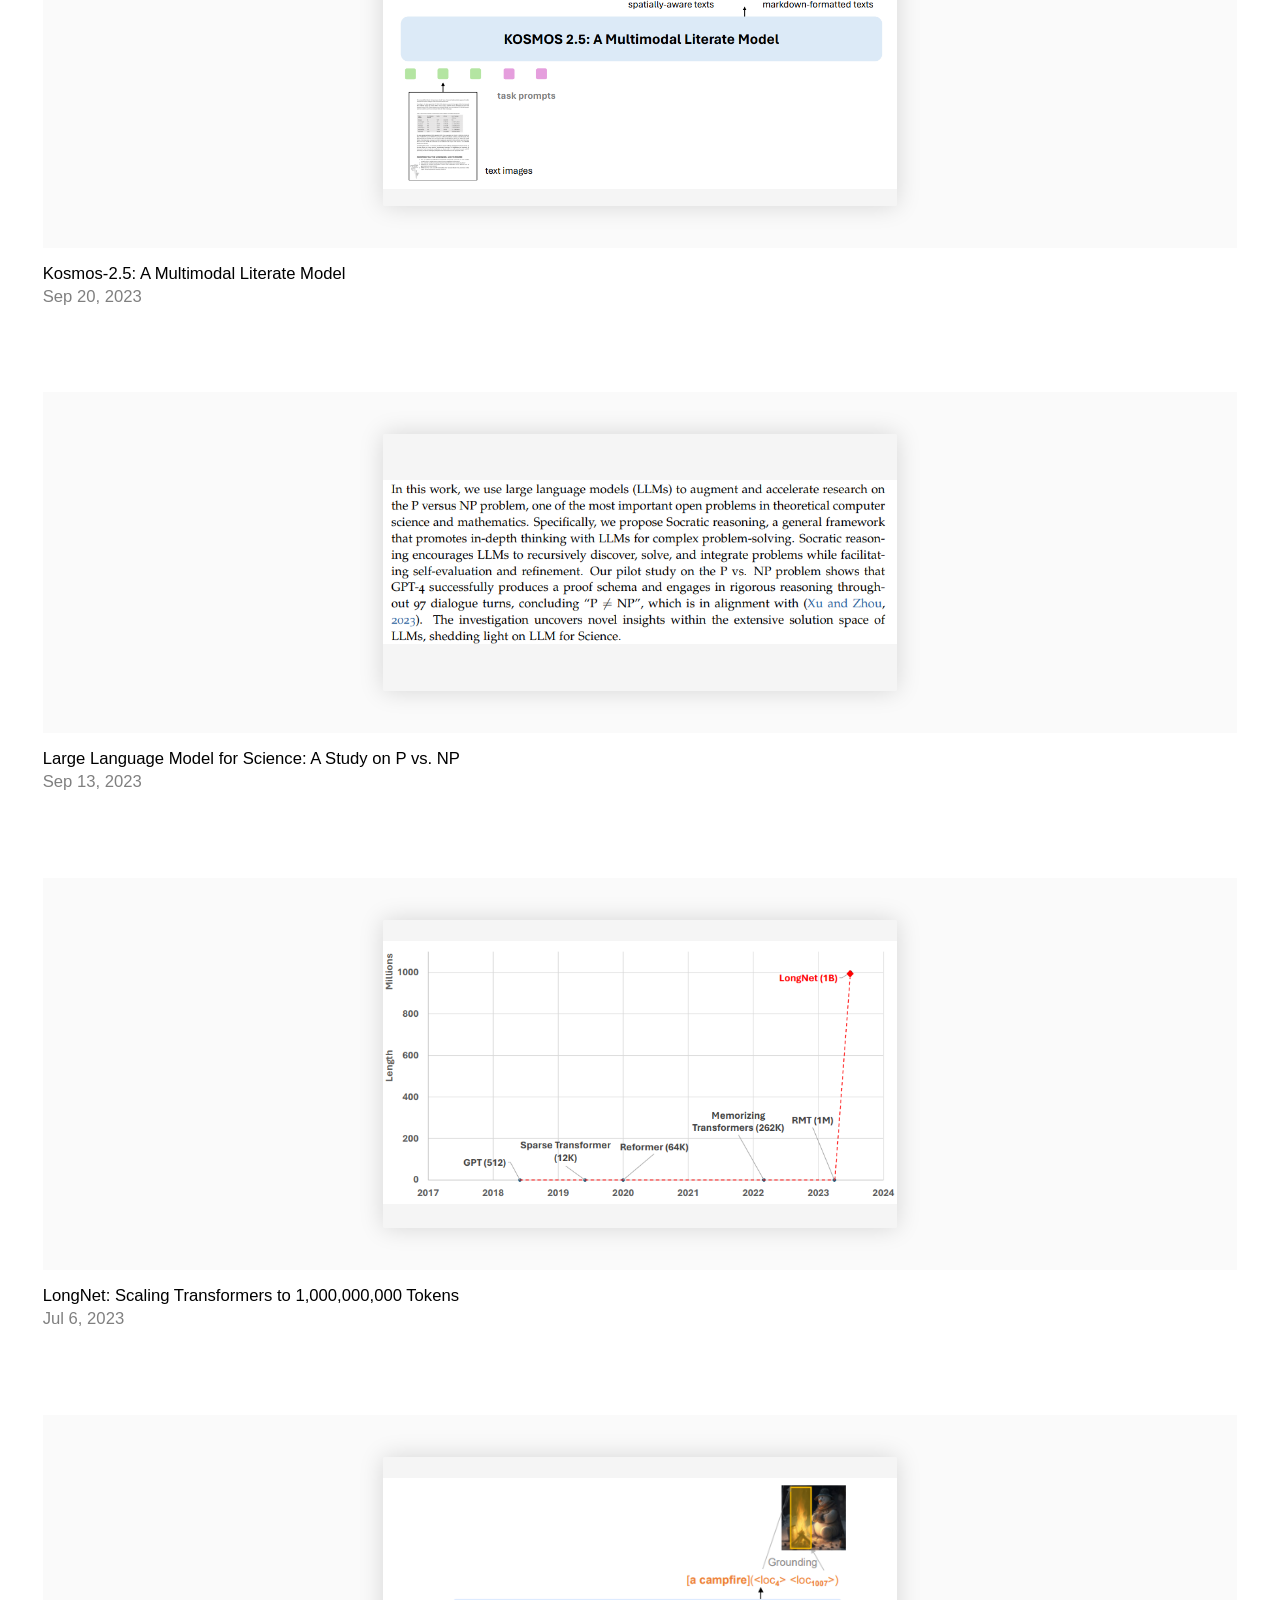
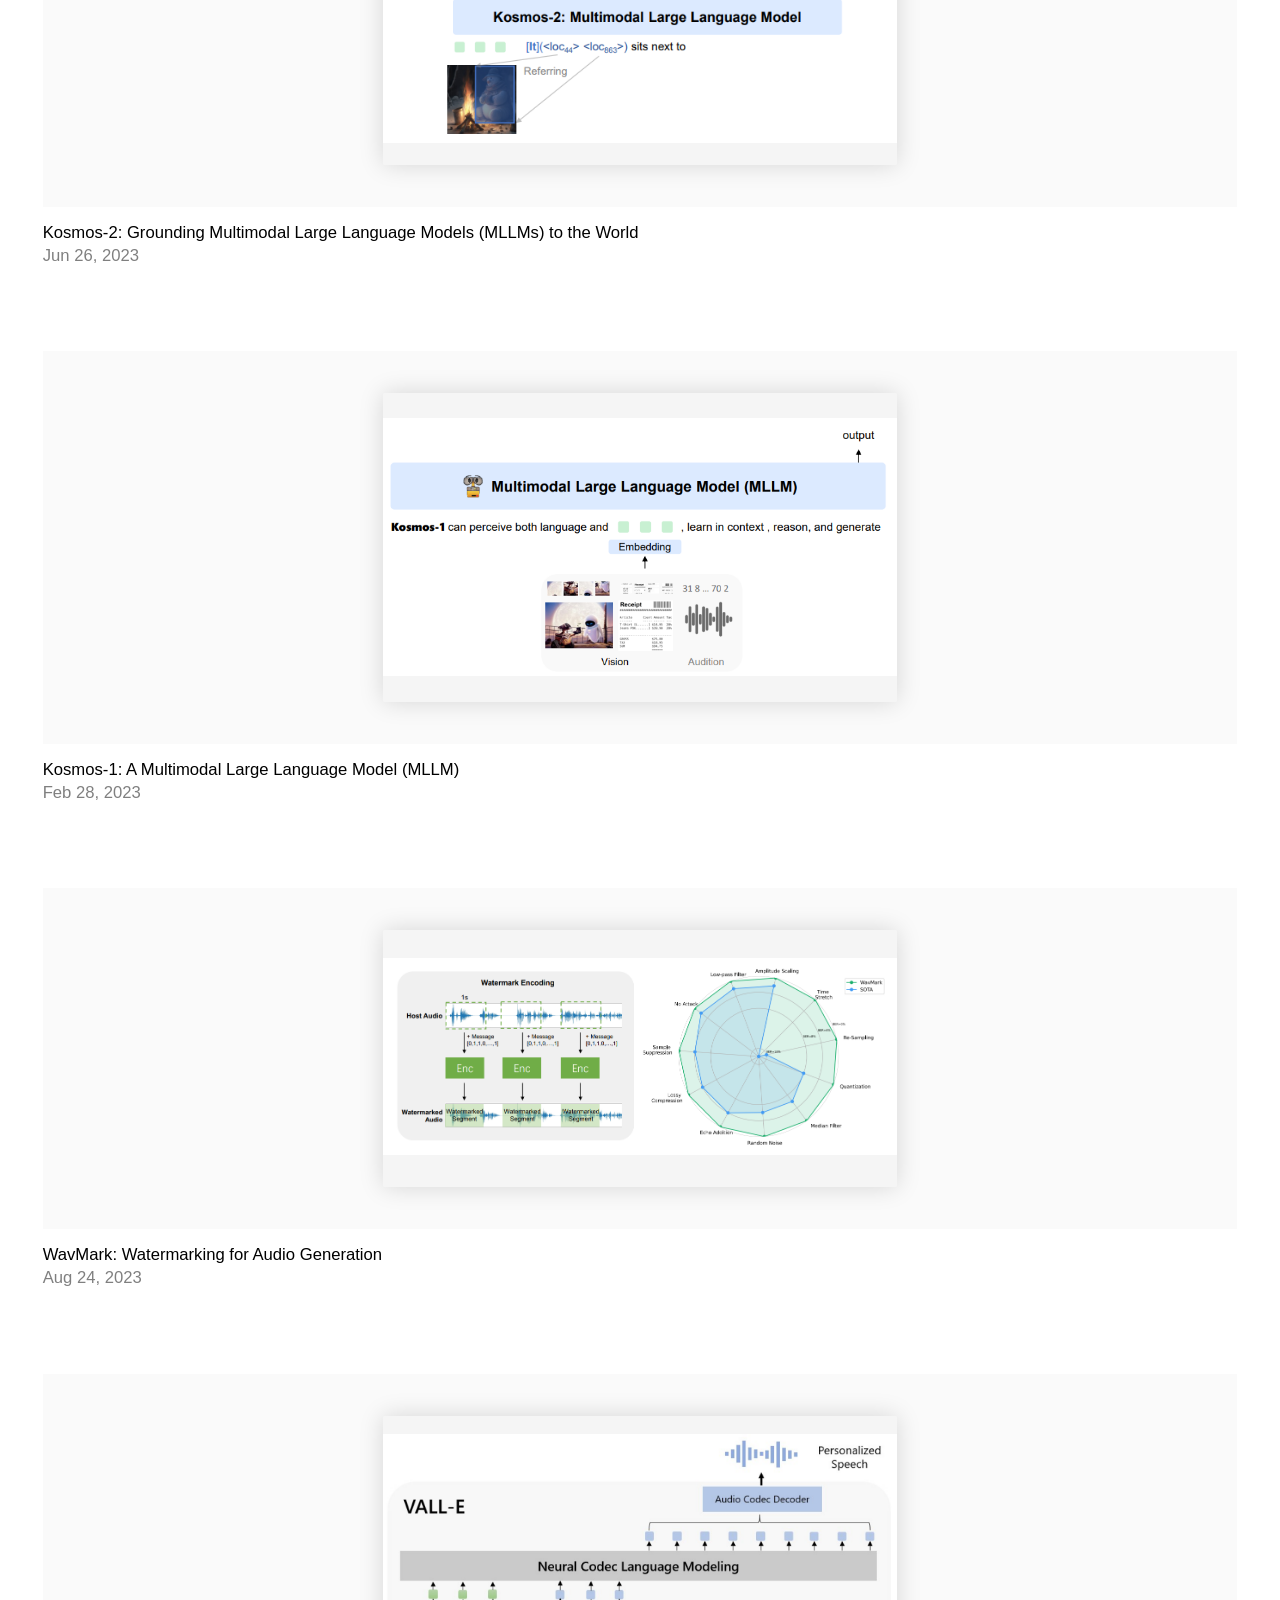
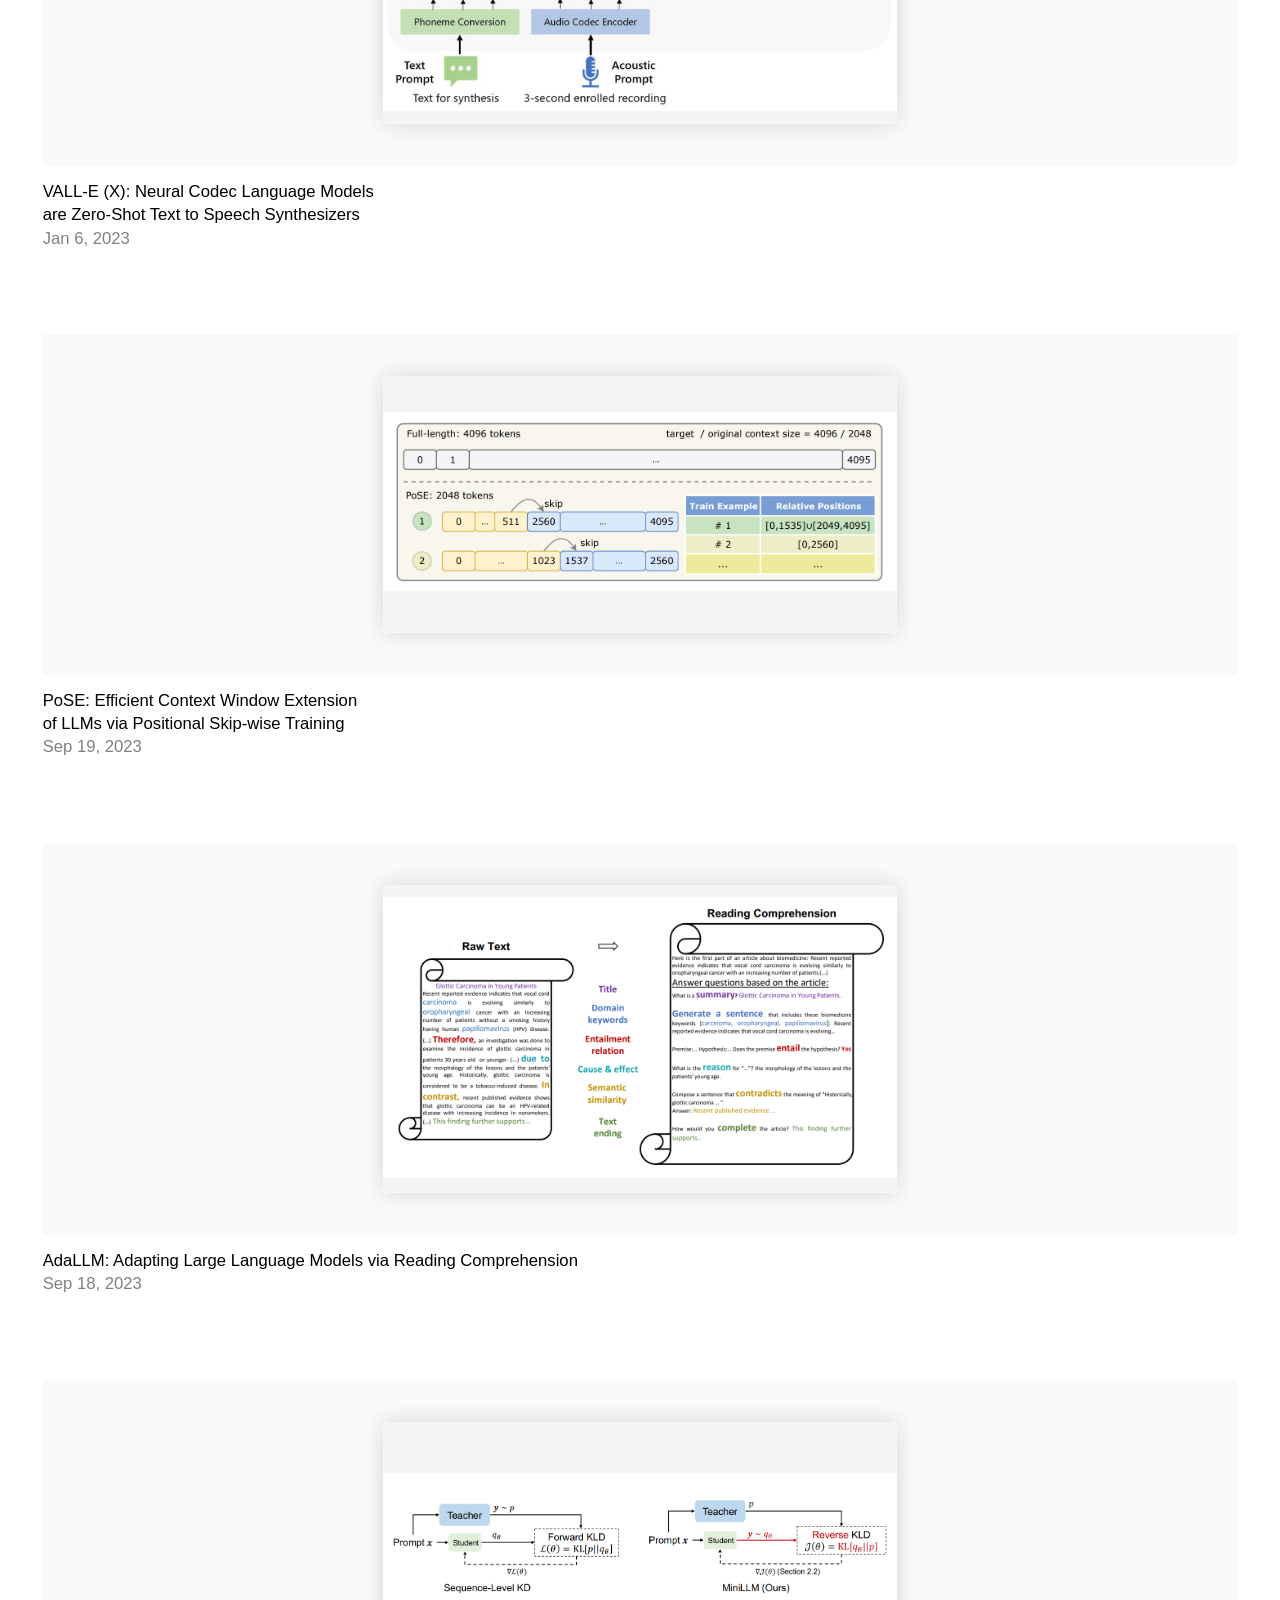
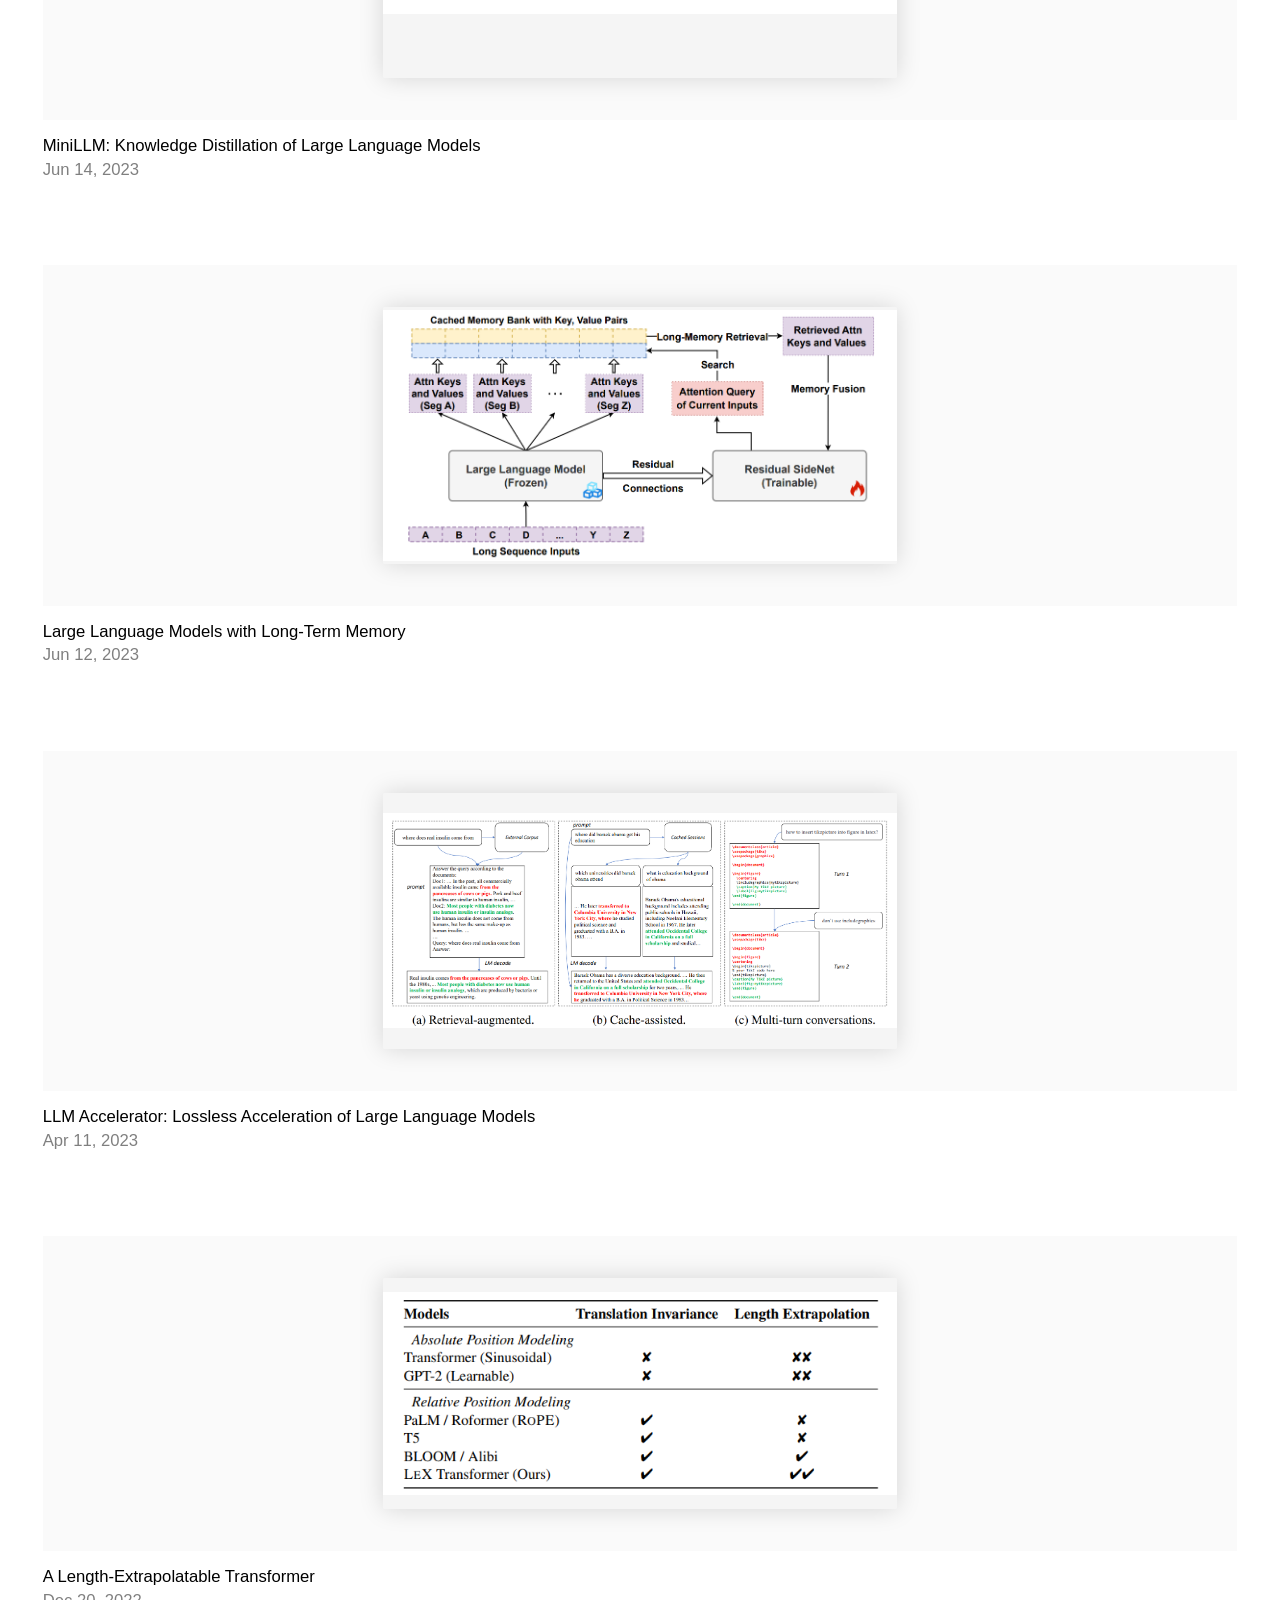
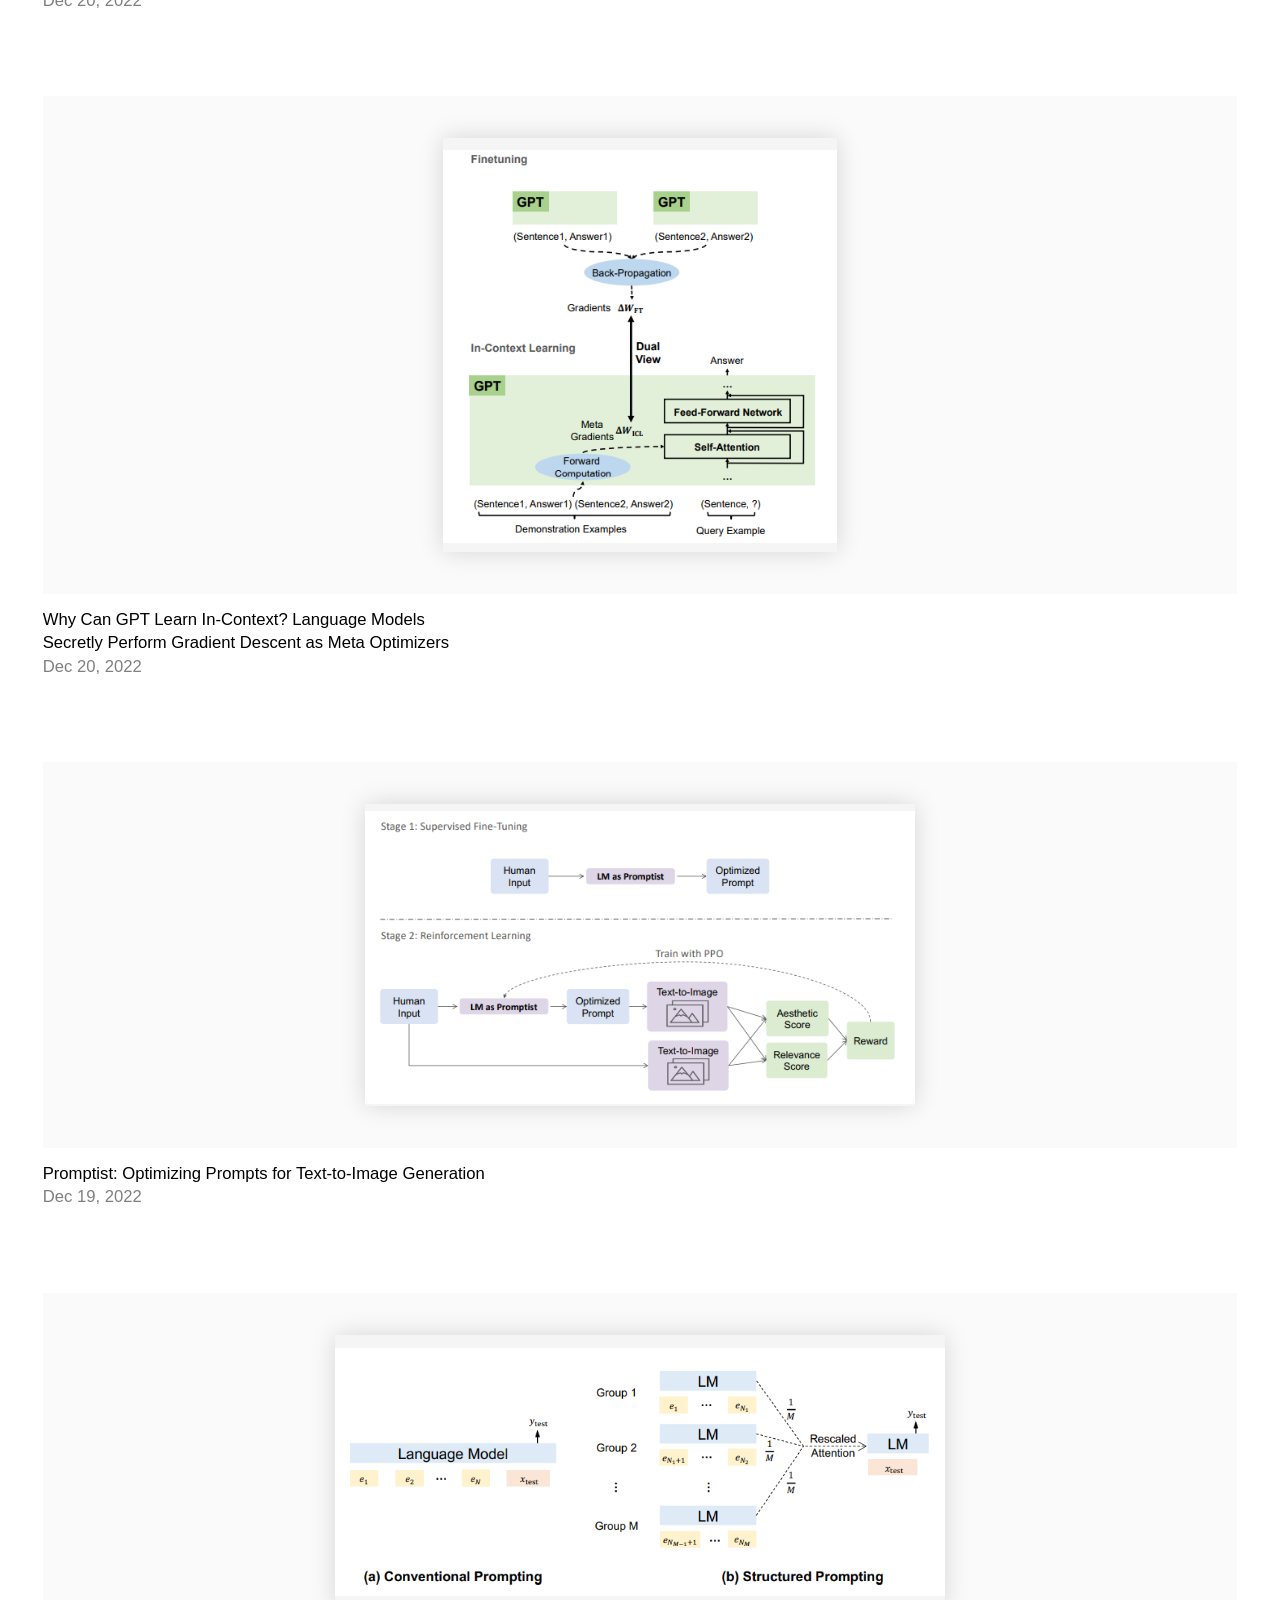
==== commit a76b22d8: "Update" ====
--- a/agi/index.html
+++ b/agi/index.html
@@ -278,6 +278,30 @@
             </div>
             
             <div class="col-12 col-md-12 mb-3">
+                <a href="https://arxiv.org/abs/2404.15045" target="_blank" class="d-block fade-parent">
+                    <div class="fade-child-xxheavy transition-opacity mb-0.5">
+                        <div class="bg-fg-2 overflow-hidden">
+                            <div class="bg-cover js-lazy py-1.5 js-lazy-loaded"
+                                style="background-image: url(./assets/img/);">
+                                <div class="mx-auto w-50" style="width: 50% !important; max-width: 70rem;">
+                                    <figure
+                                        class="release-cover mb-0 position-relative bg-fg-2 rounded-small overflow-hidden shadowed-xheavy"
+                                        style="padding-bottom: 75%;">
+                                        <img class="position-absolute trbl-0 js-lazy js-lazy-loaded" style="top: 7%;left:9.5%"
+                                            alt="MoE" src="./assets/img/mhmoe.png">
+                                    </figure>
+                                </div>
+                            </div>
+                        </div>
+                    </div>
+                    <div class="max-width-xnarrow medium-xsmall-copy">
+                        <h4 class="balance-text fade-child medium-xsmall-copy" style="">Multi-Head Mixture-of-Experts</h4>
+                        <time datetime="2024-04-23" class="color-fg-50">Apr 23, 2024</time>
+                    </div>
+                </a>
+            </div>
+            
+            <div class="col-12 col-md-12 mb-3">
                 <a href="https://arxiv.org/abs/2402.17759" target="_blank" class="d-block fade-parent">
                     <div class="fade-child-xxheavy transition-opacity mb-0.5">
                         <div class="bg-fg-2 overflow-hidden">
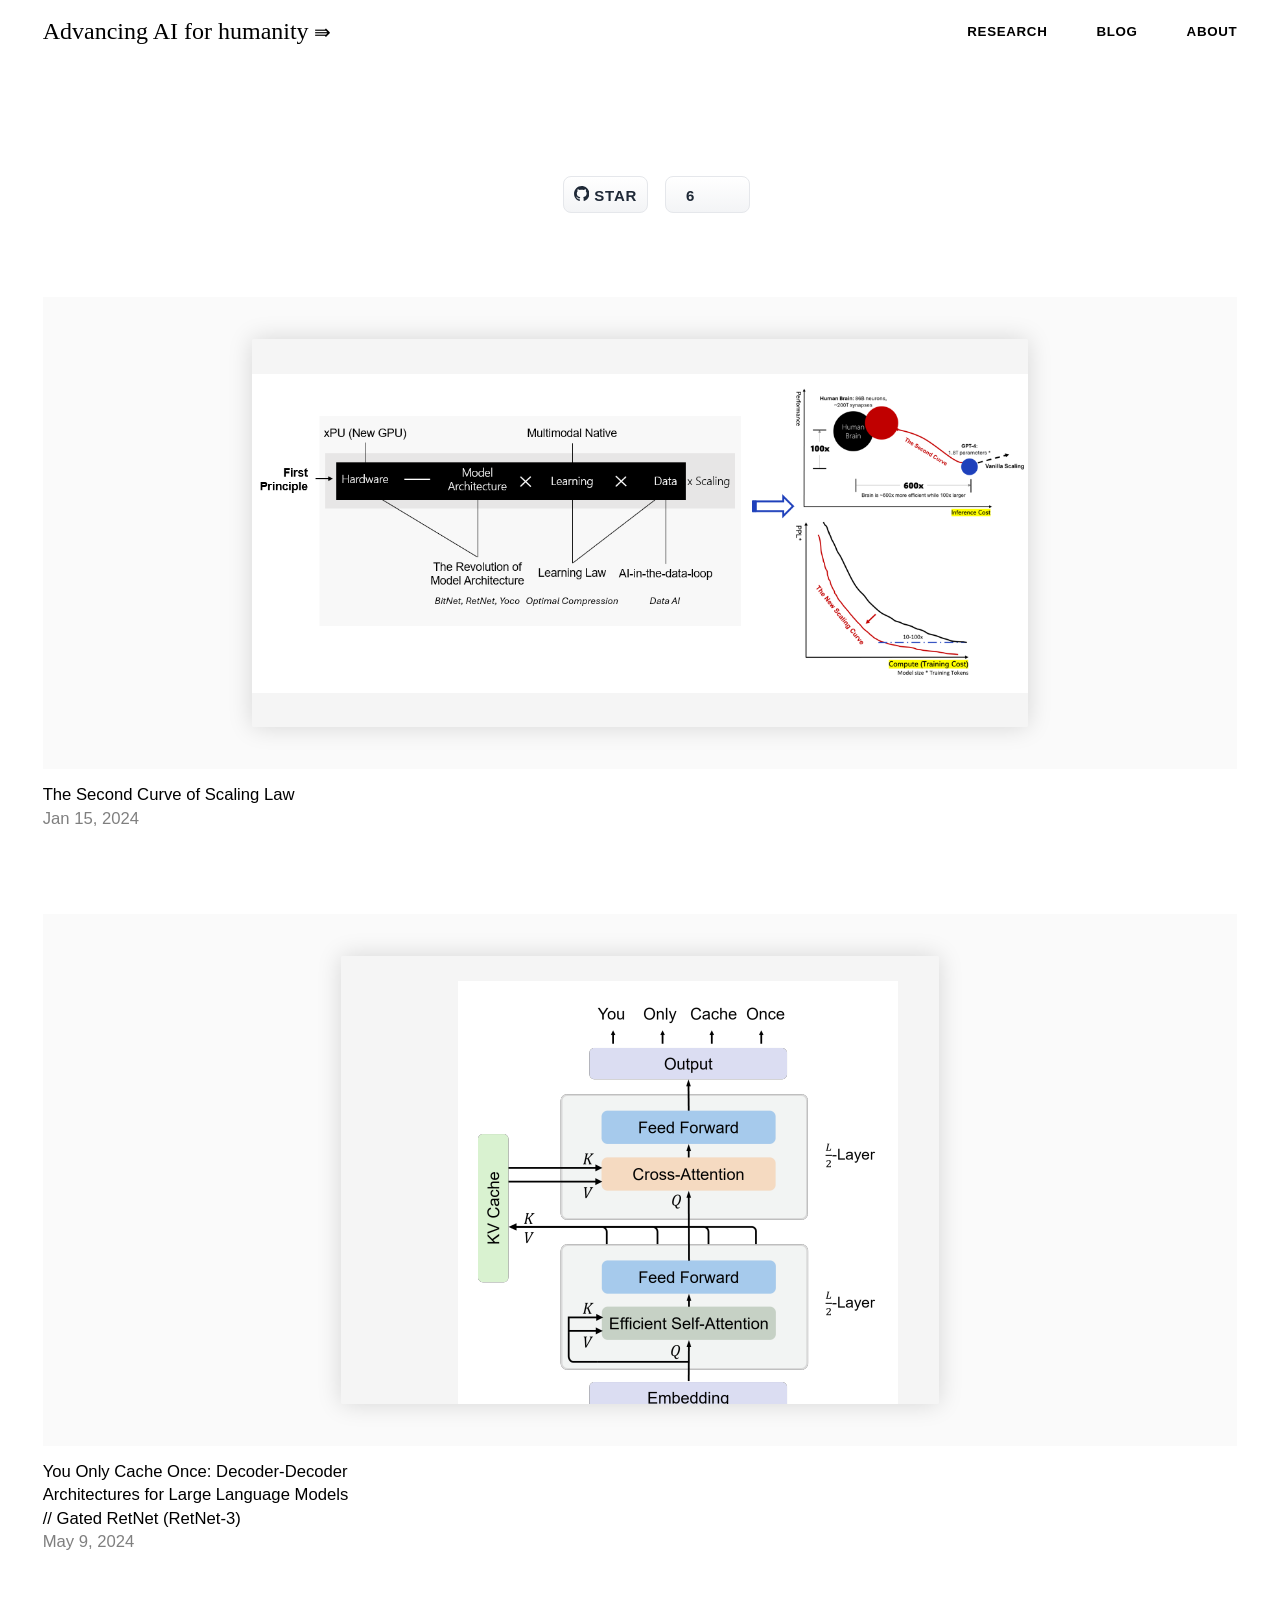
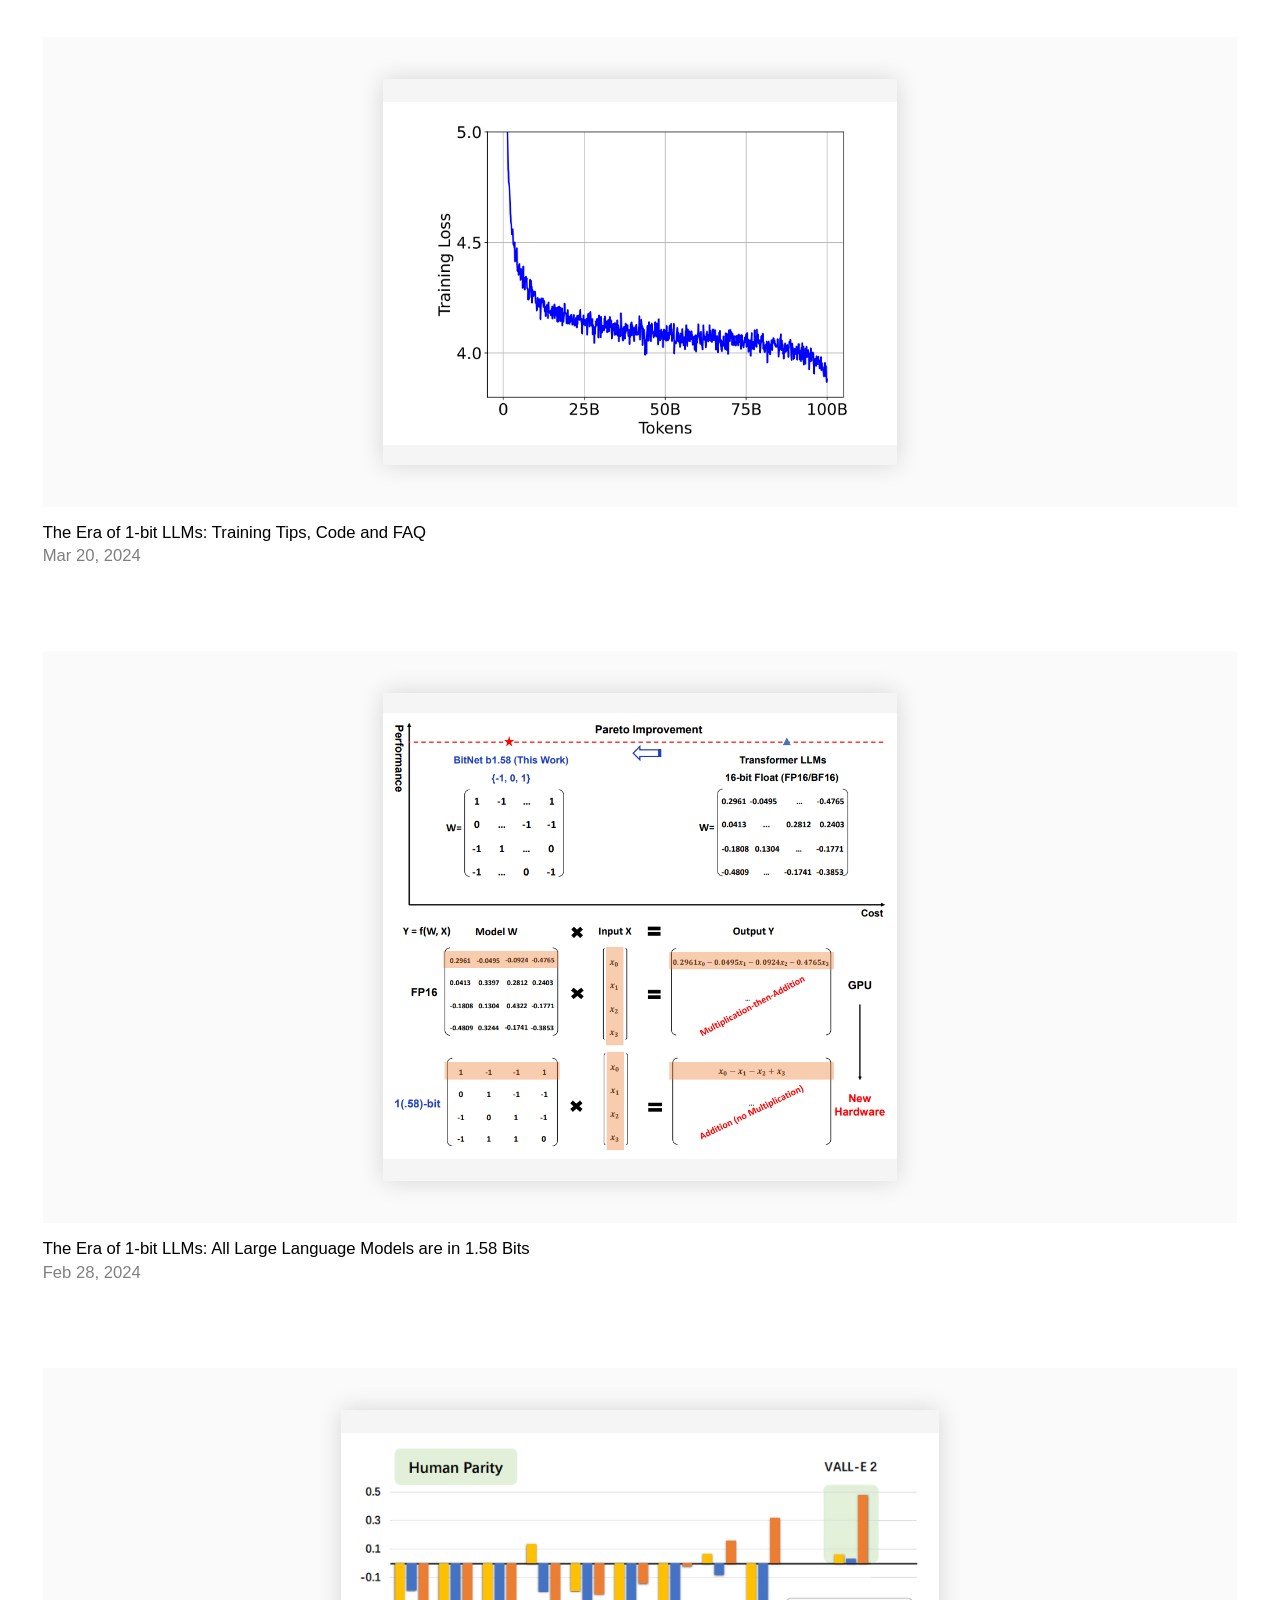
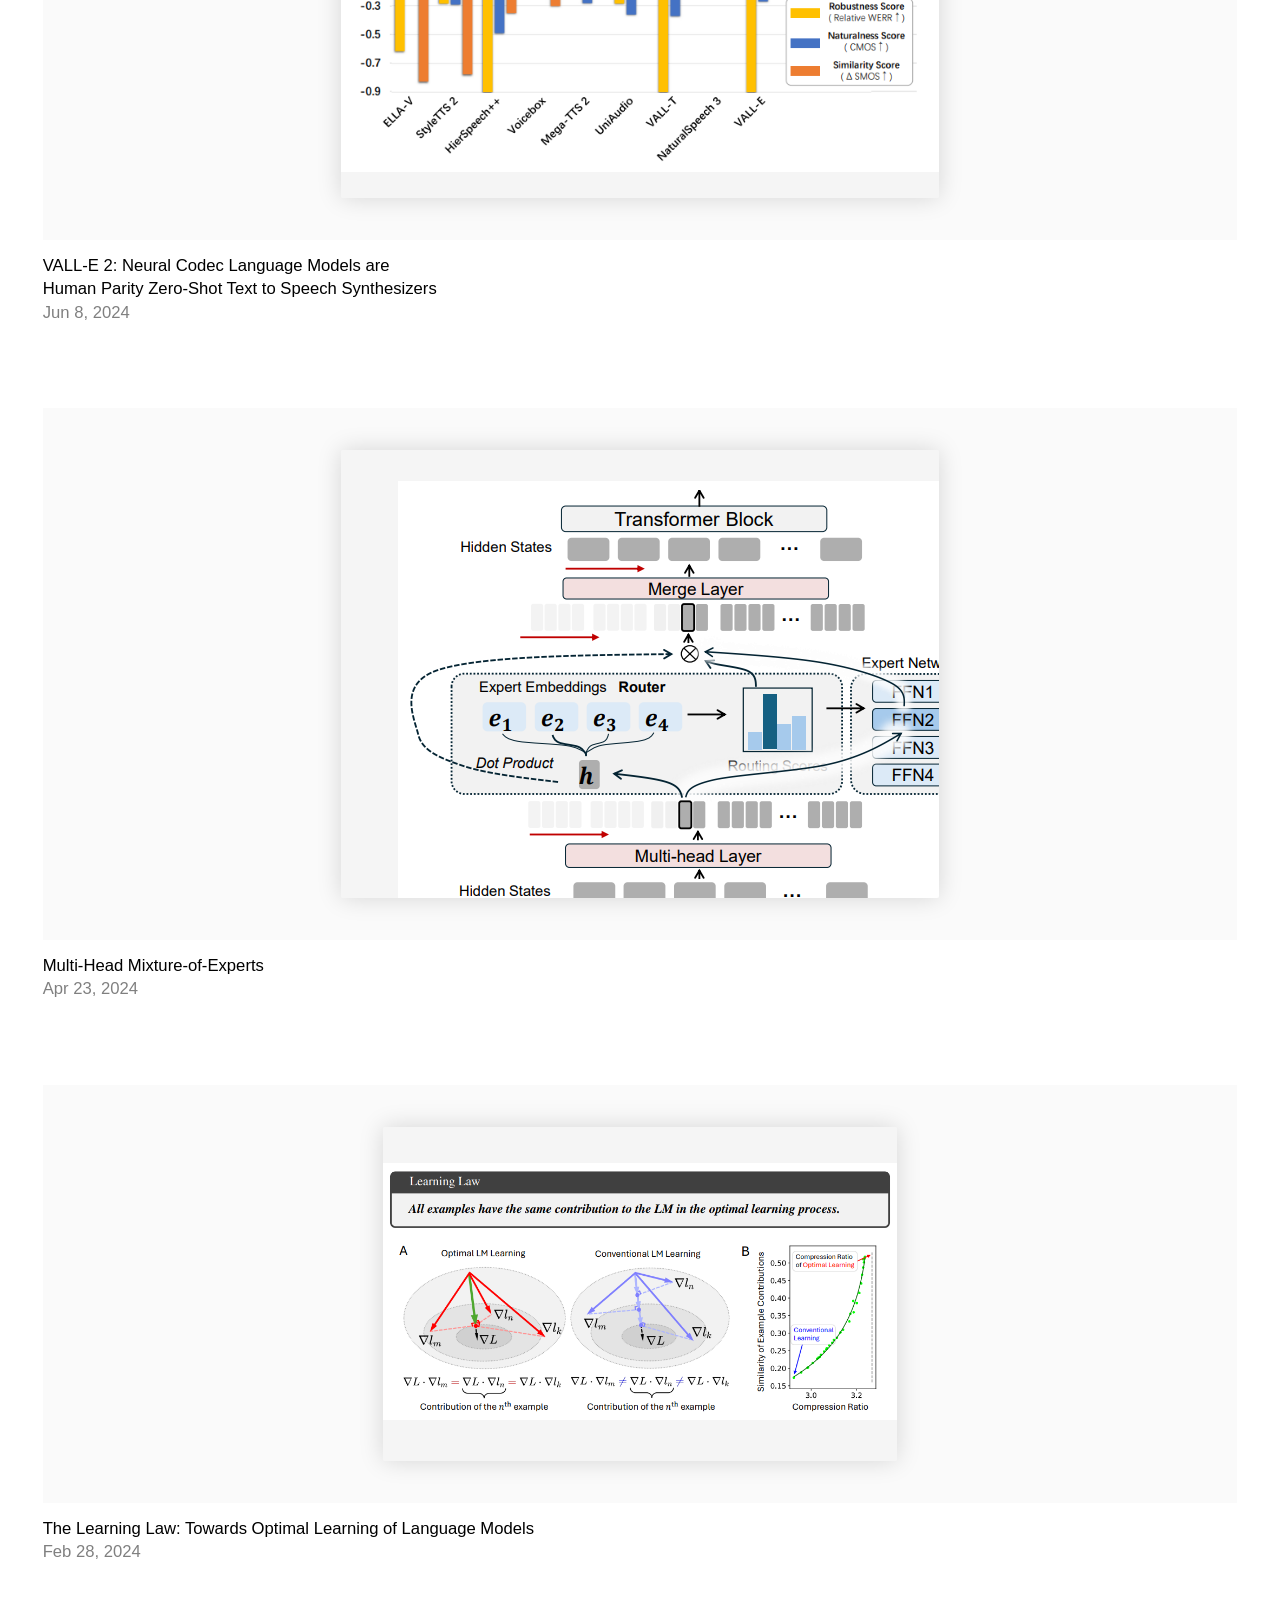
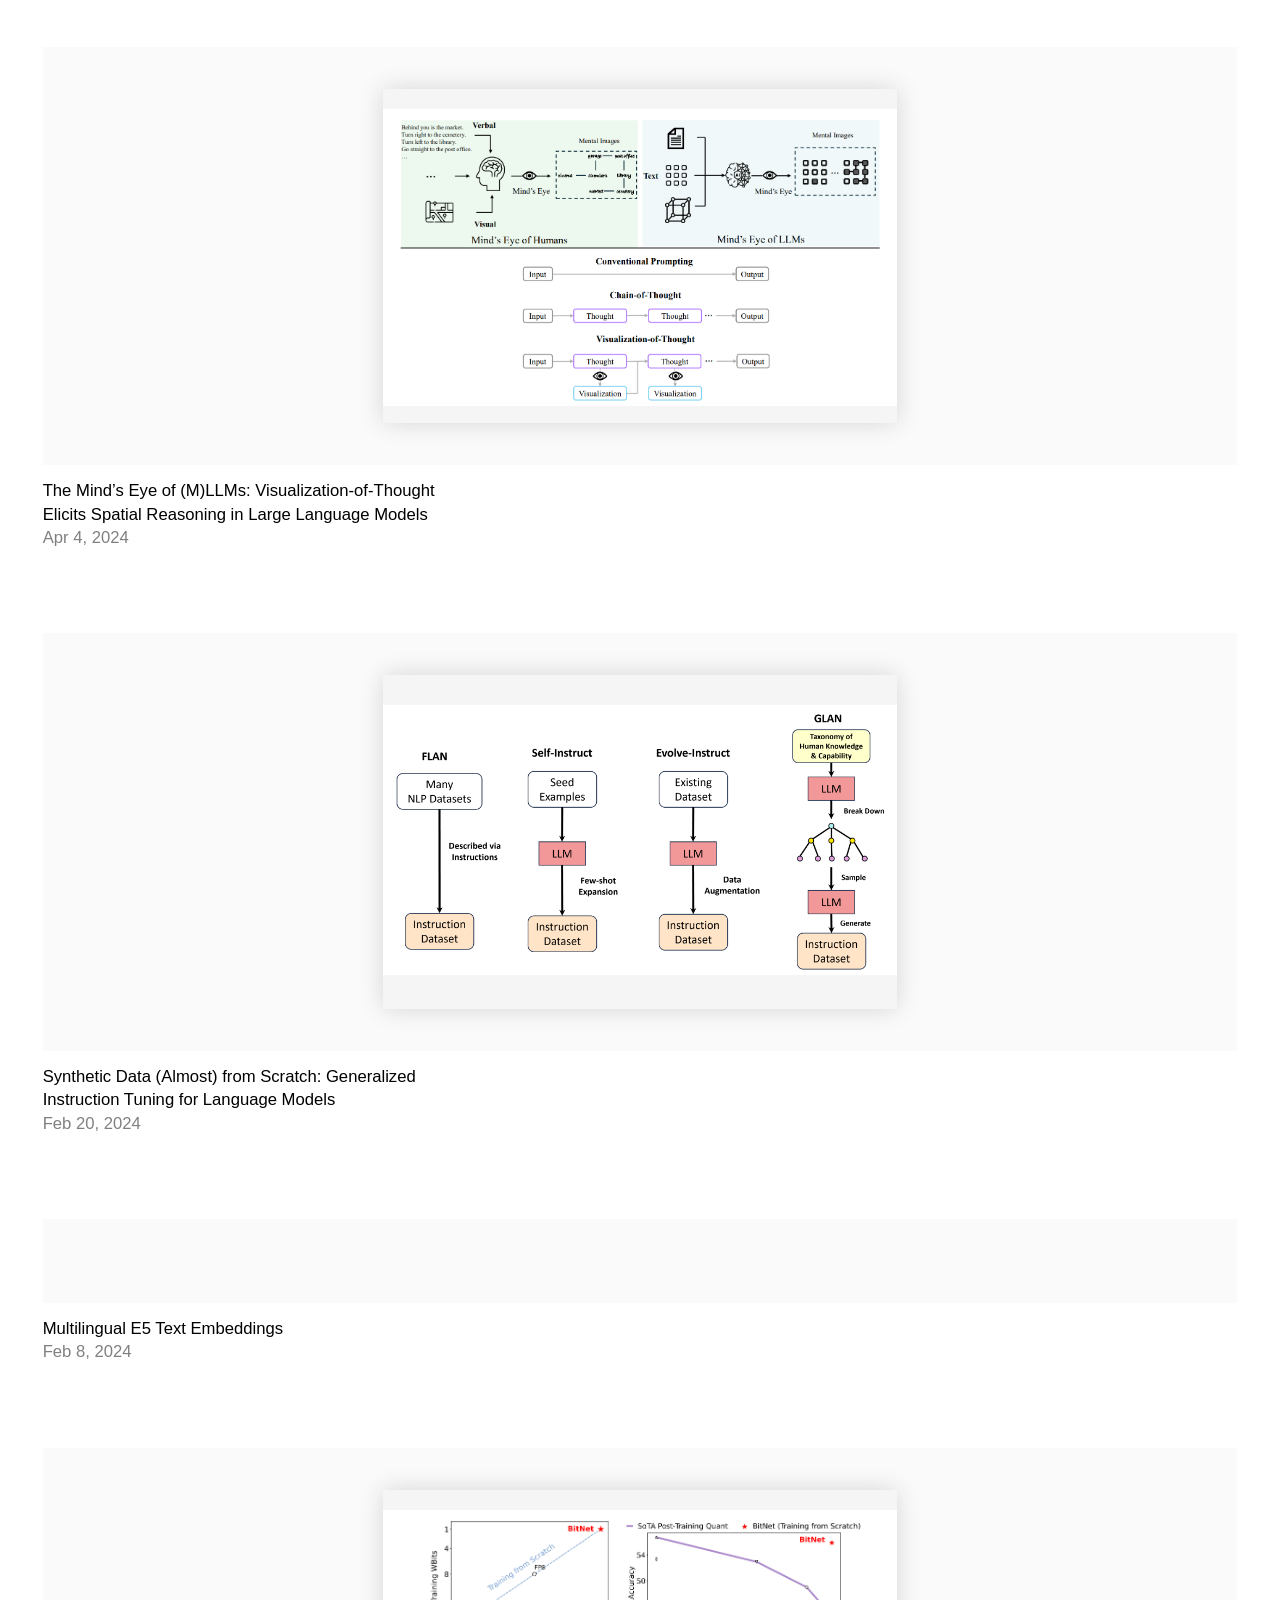
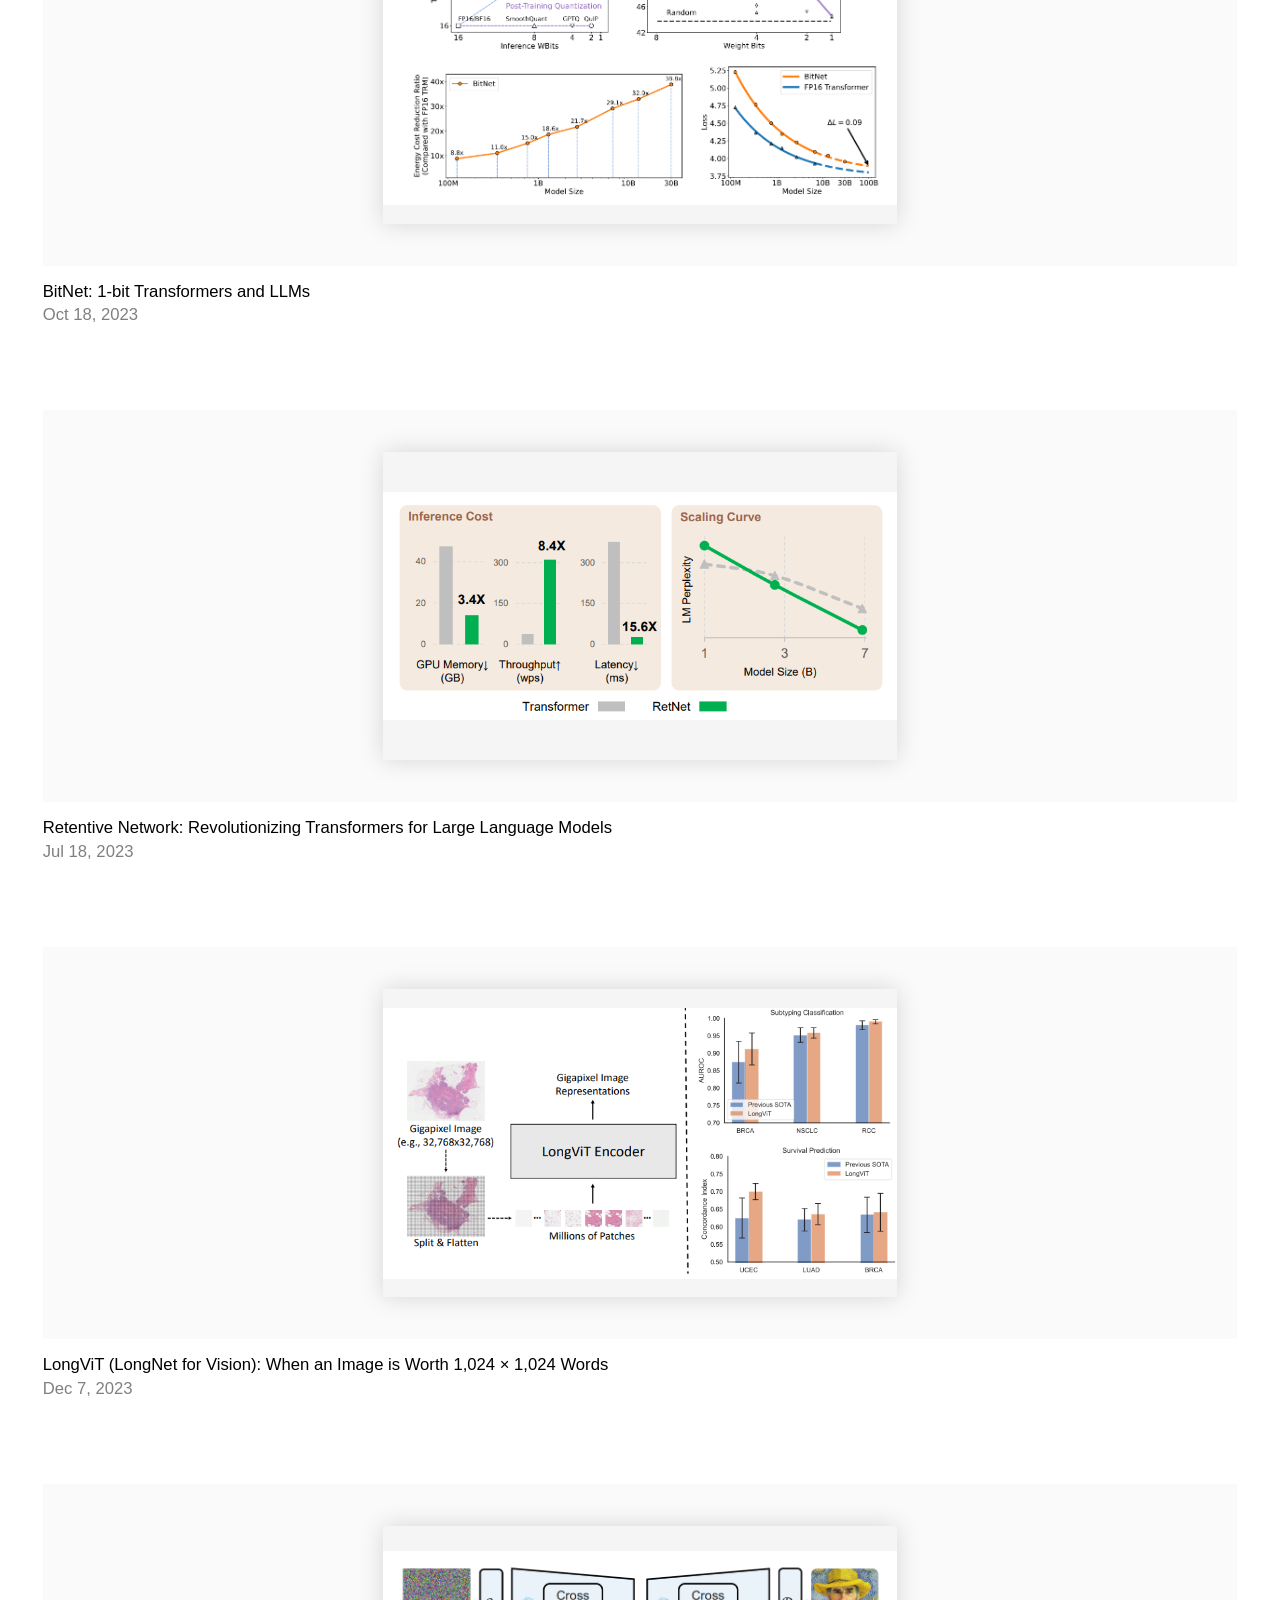
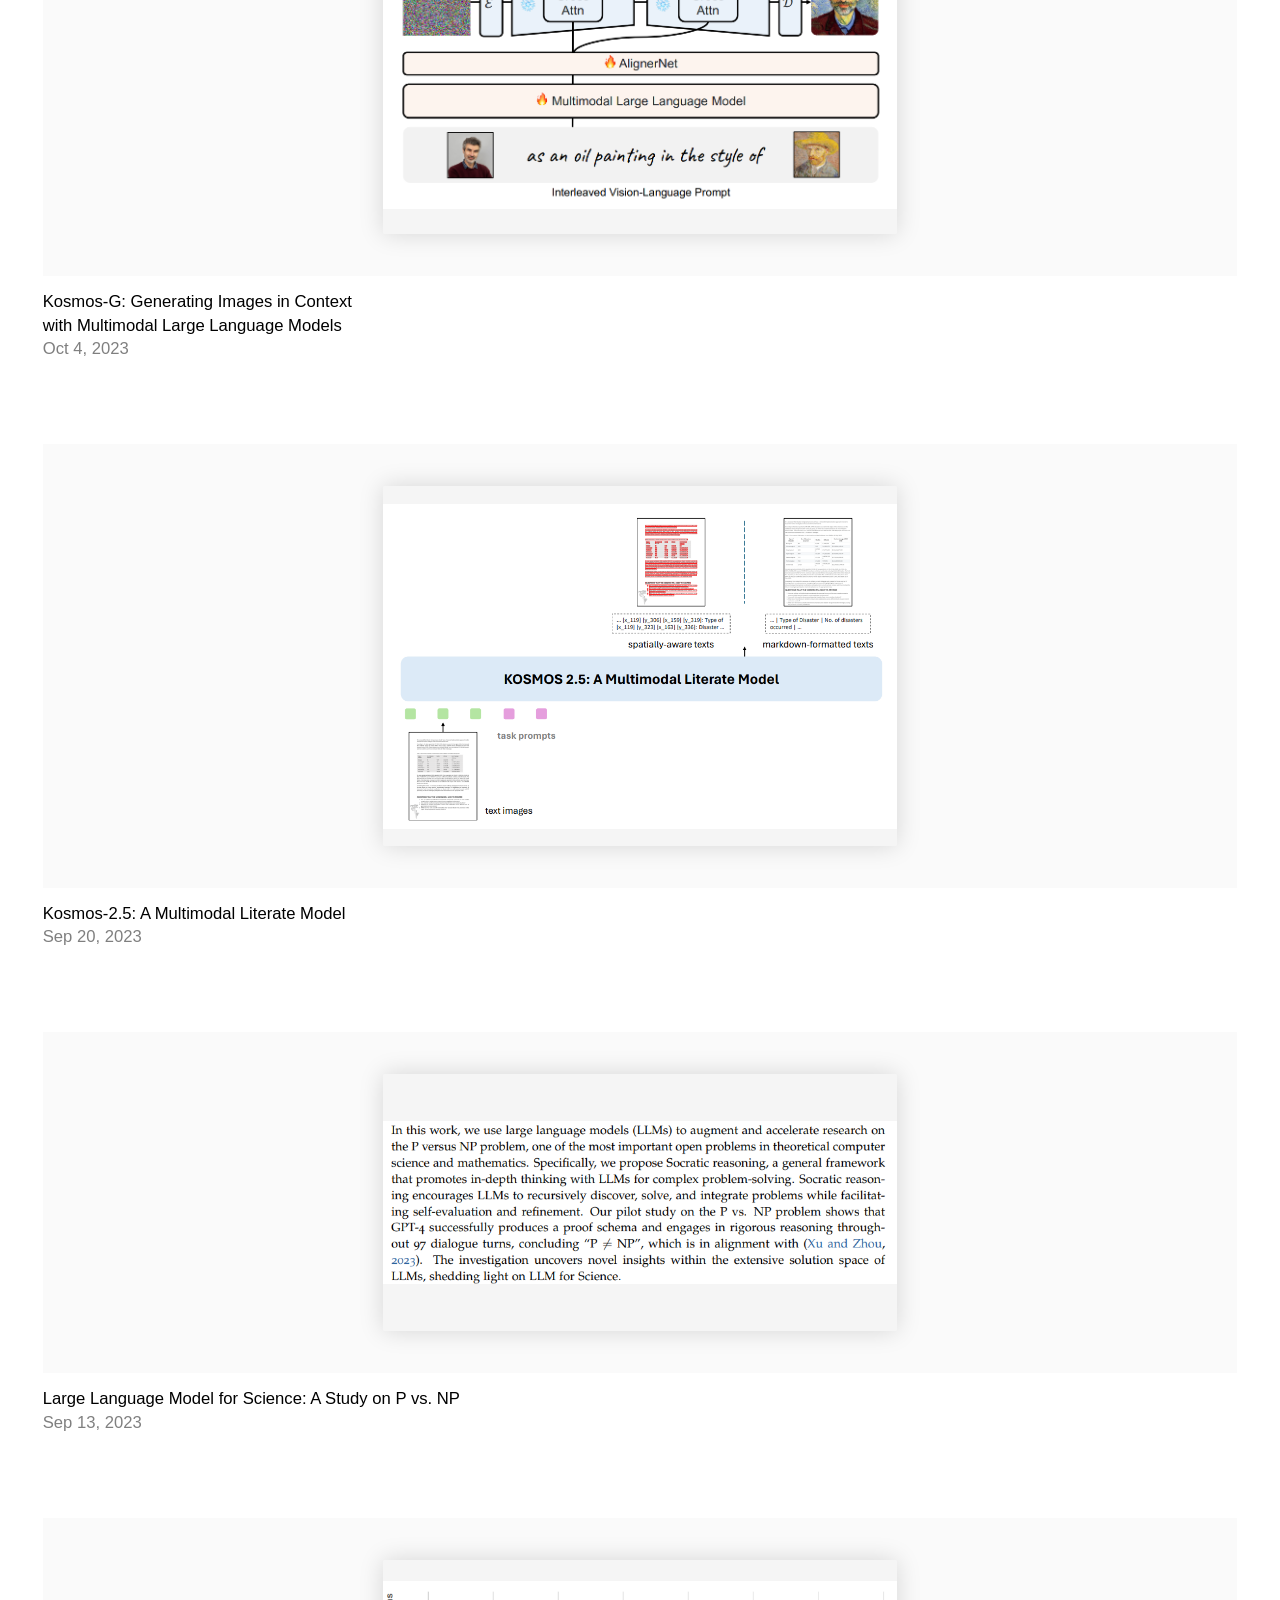
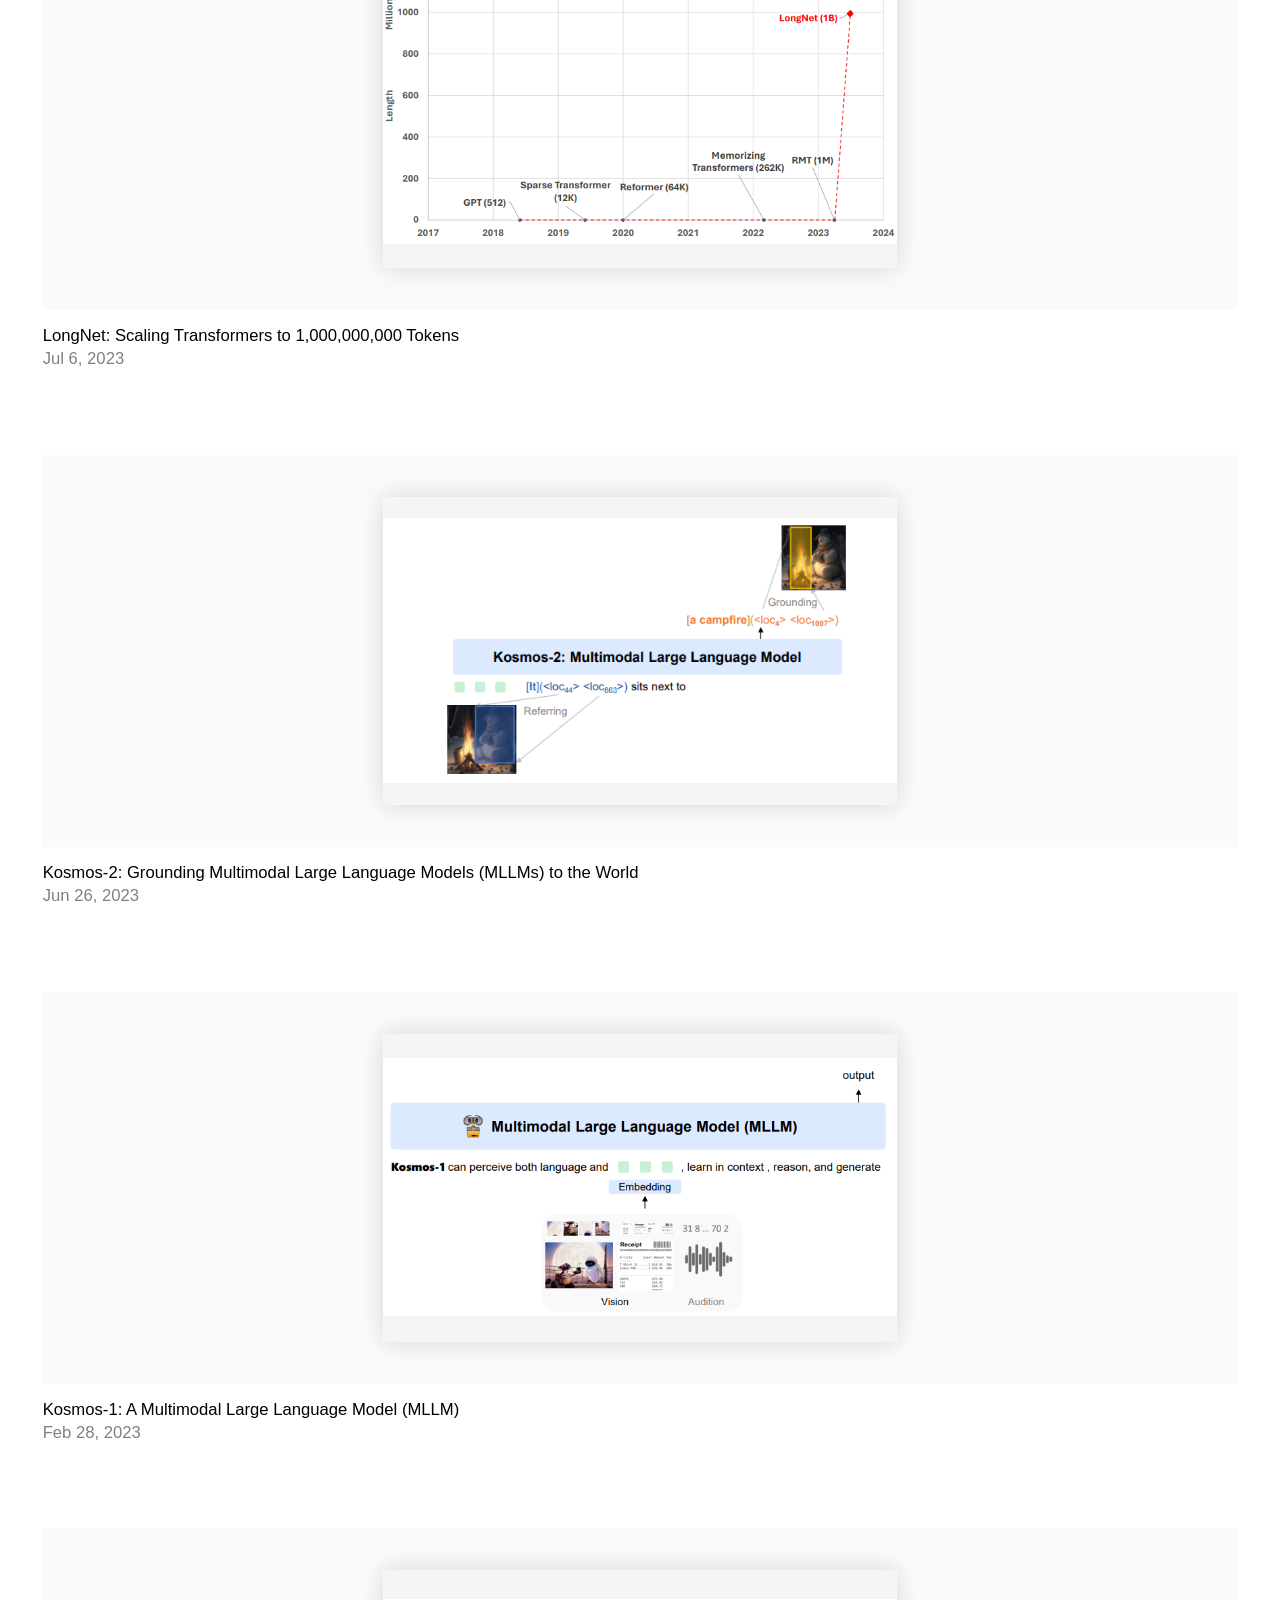
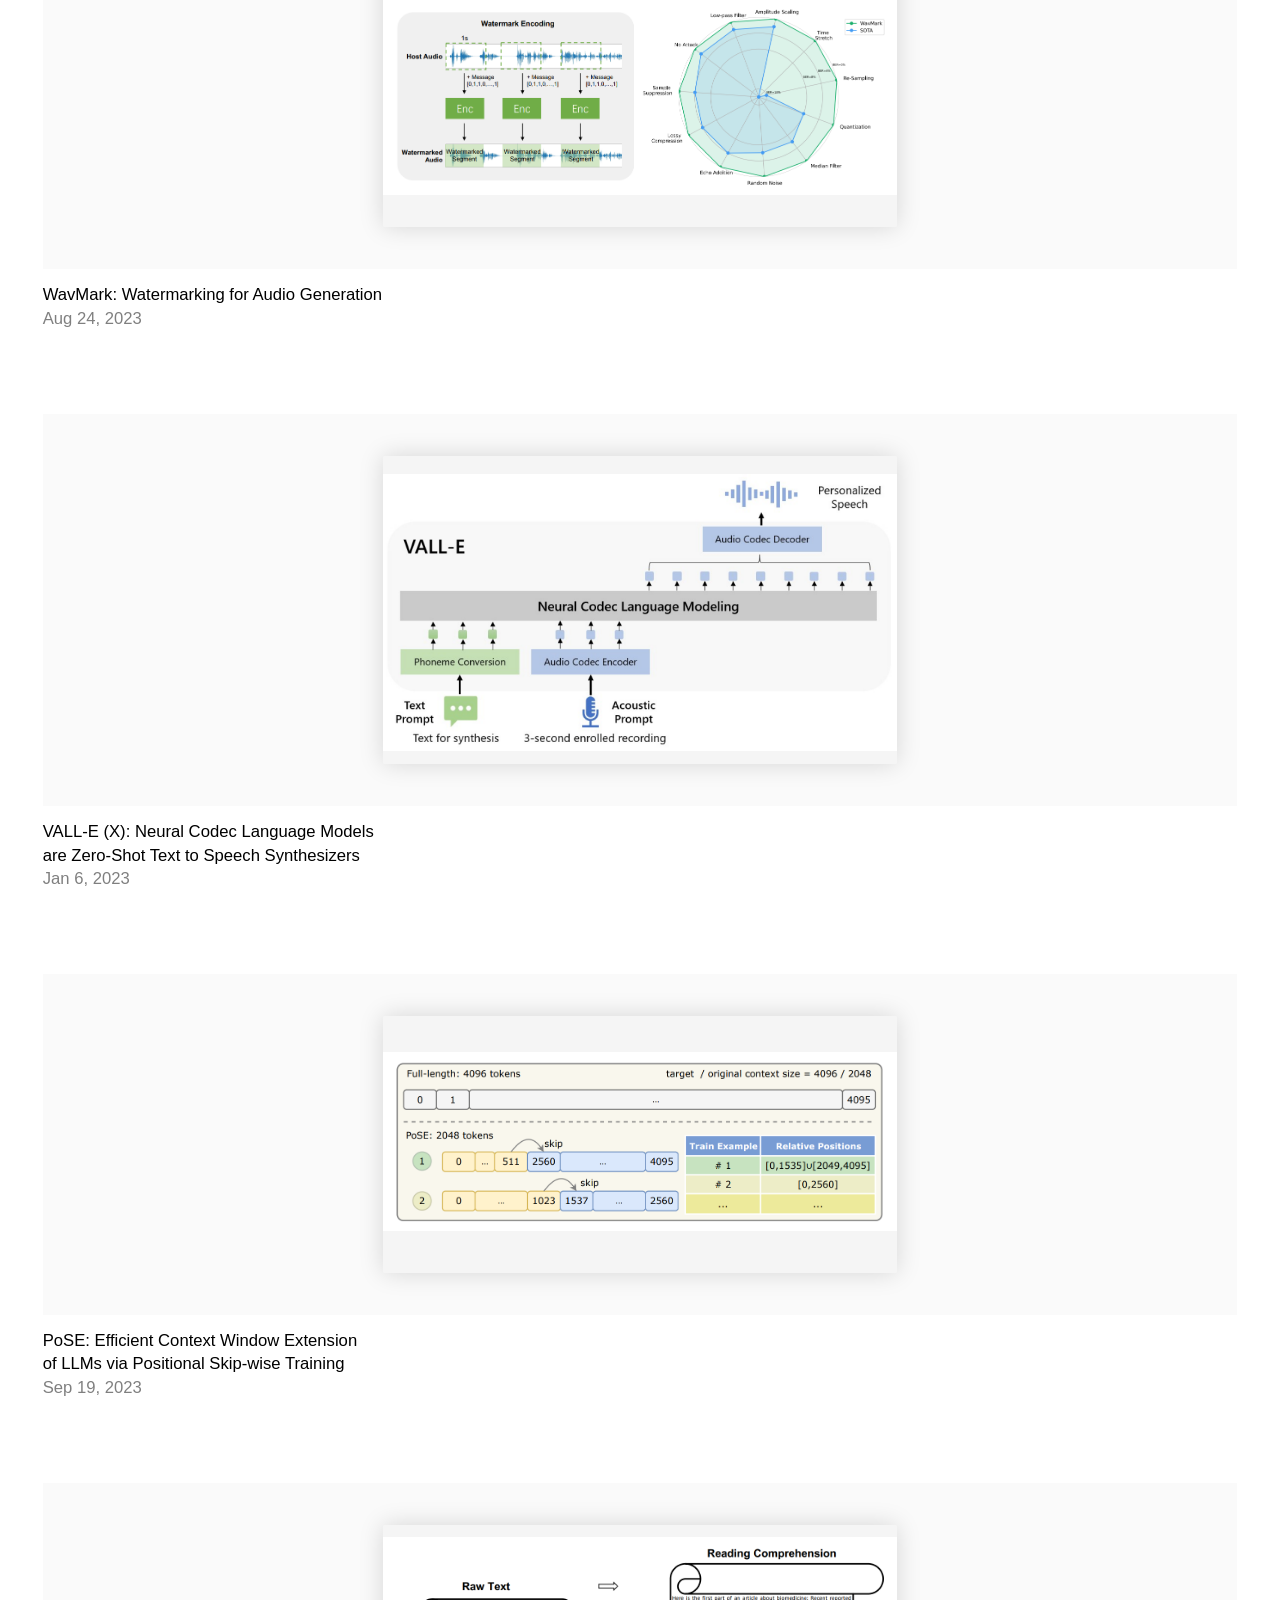
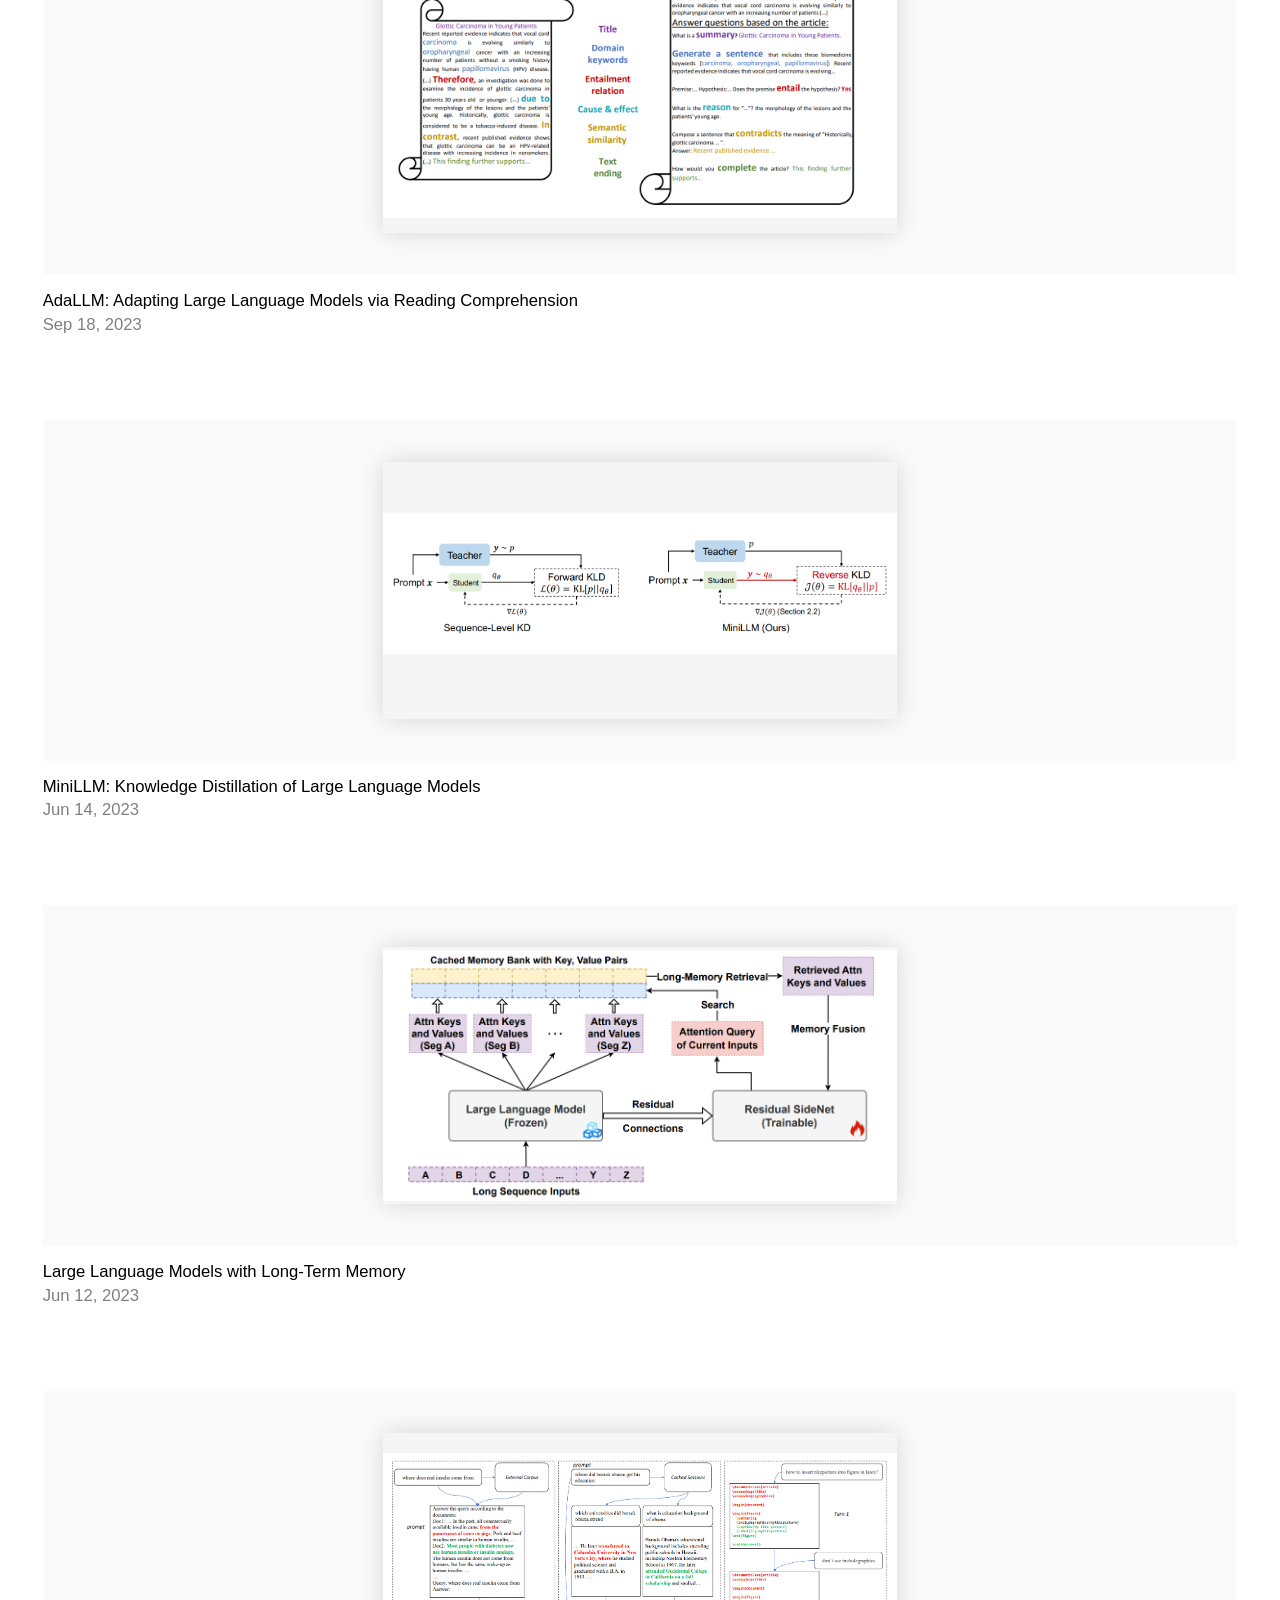
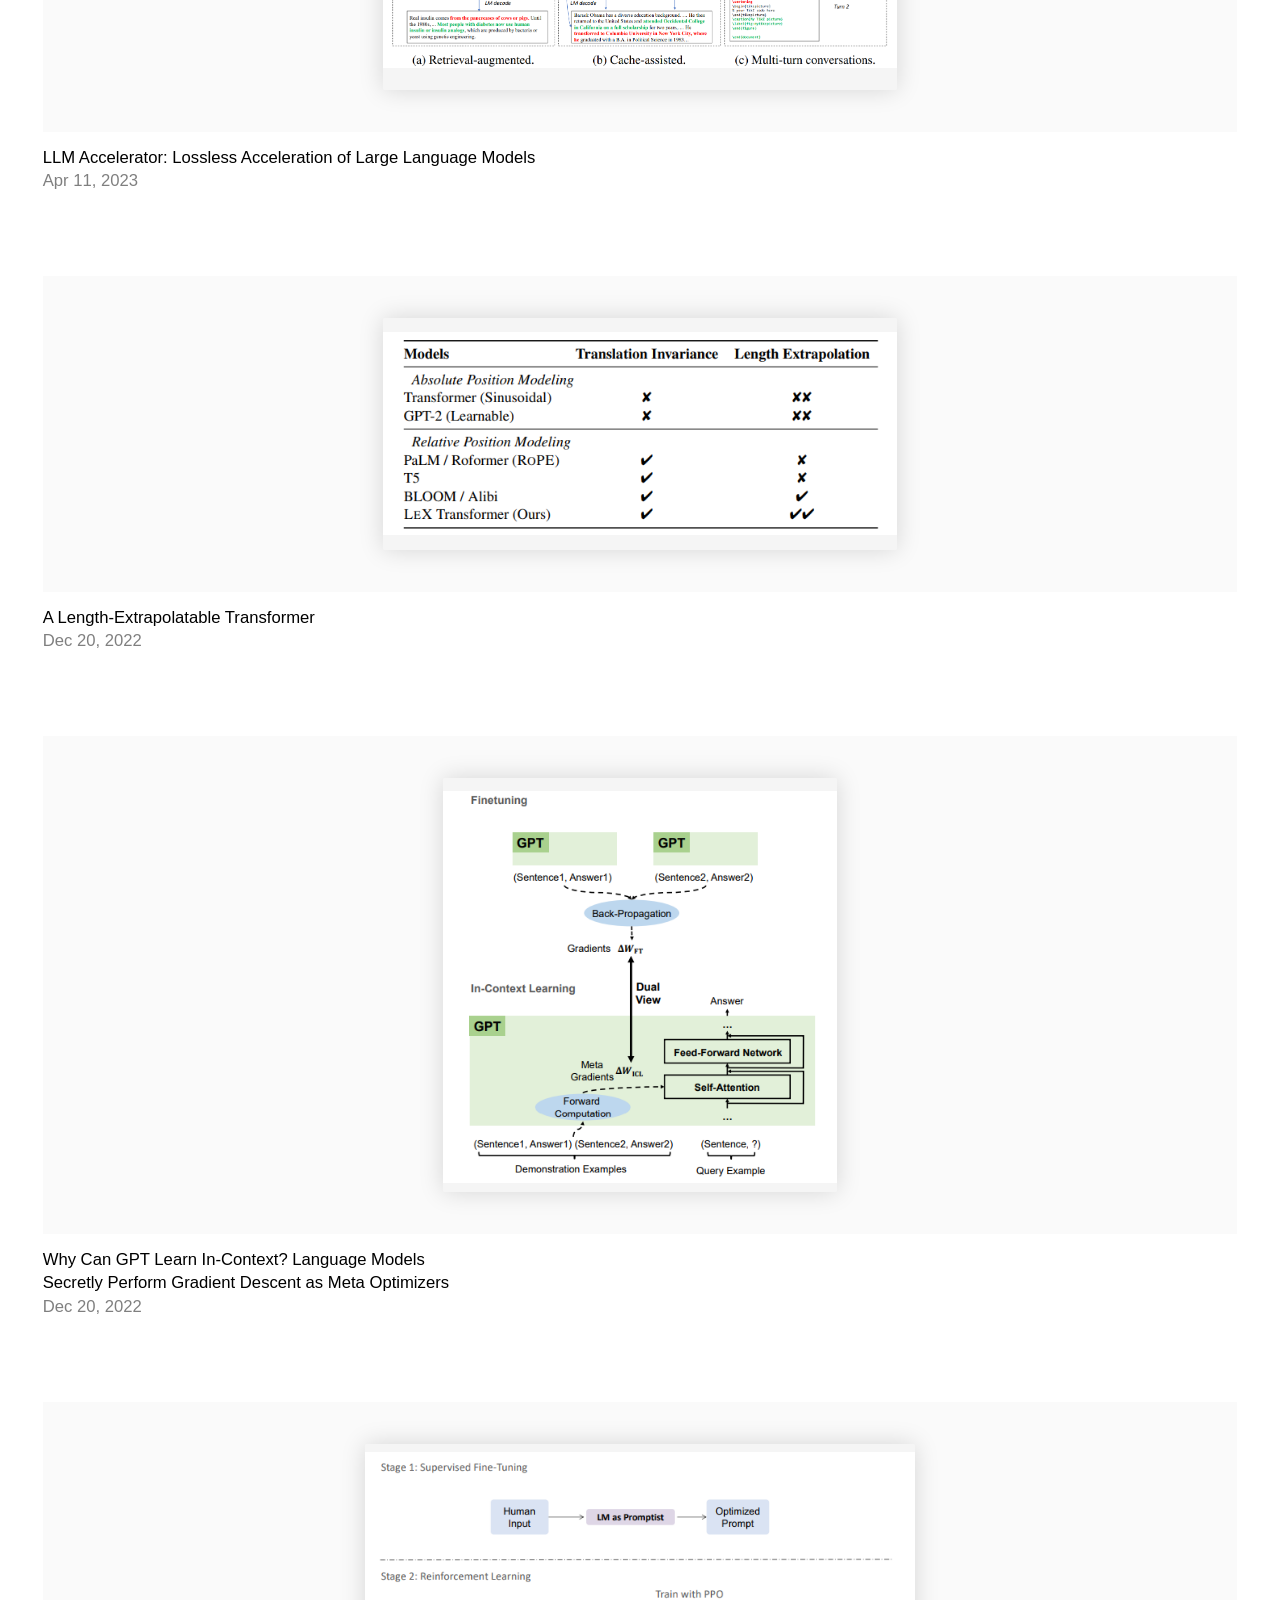
==== commit 7a537ed6: "Update" ====
--- a/agi/index.html
+++ b/agi/index.html
@@ -278,6 +278,30 @@
             </div>
             
             <div class="col-12 col-md-12 mb-3">
+                <a href="https://arxiv.org/abs/2406.05370" target="_blank" class="d-block fade-parent">
+                    <div class="fade-child-xxheavy transition-opacity mb-0.5">
+                        <div class="bg-fg-2 overflow-hidden">
+                            <div class="bg-cover js-lazy py-1.5 js-lazy-loaded"
+                                style="background-image: url(./assets/img/);">
+                                <div class="mx-auto w-50" style="width: 50% !important; max-width: 70rem;">
+                                    <figure
+                                        class="release-cover mb-0 position-relative bg-fg-2 rounded-small overflow-hidden shadowed-xheavy"
+                                        style="padding-bottom: 65%;">
+                                        <img class="position-absolute trbl-0 js-lazy js-lazy-loaded" style="top: 6%"
+                                            alt="MoE" src="./assets/img/valle2.png">
+                                    </figure>
+                                </div>
+                            </div>
+                        </div>
+                    </div>
+                    <div class="max-width-xnarrow medium-xsmall-copy">
+                        <h4 class="balance-text fade-child medium-xsmall-copy" style="">VALL-E 2: Neural Codec Language Models are Human Parity Zero-Shot Text to Speech Synthesizers</h4>
+                        <time datetime="2024-06-08" class="color-fg-50">Jun 8, 2024</time>
+                    </div>
+                </a>
+            </div>
+            
+            <div class="col-12 col-md-12 mb-3">
                 <a href="https://arxiv.org/abs/2404.15045" target="_blank" class="d-block fade-parent">
                     <div class="fade-child-xxheavy transition-opacity mb-0.5">
                         <div class="bg-fg-2 overflow-hidden">
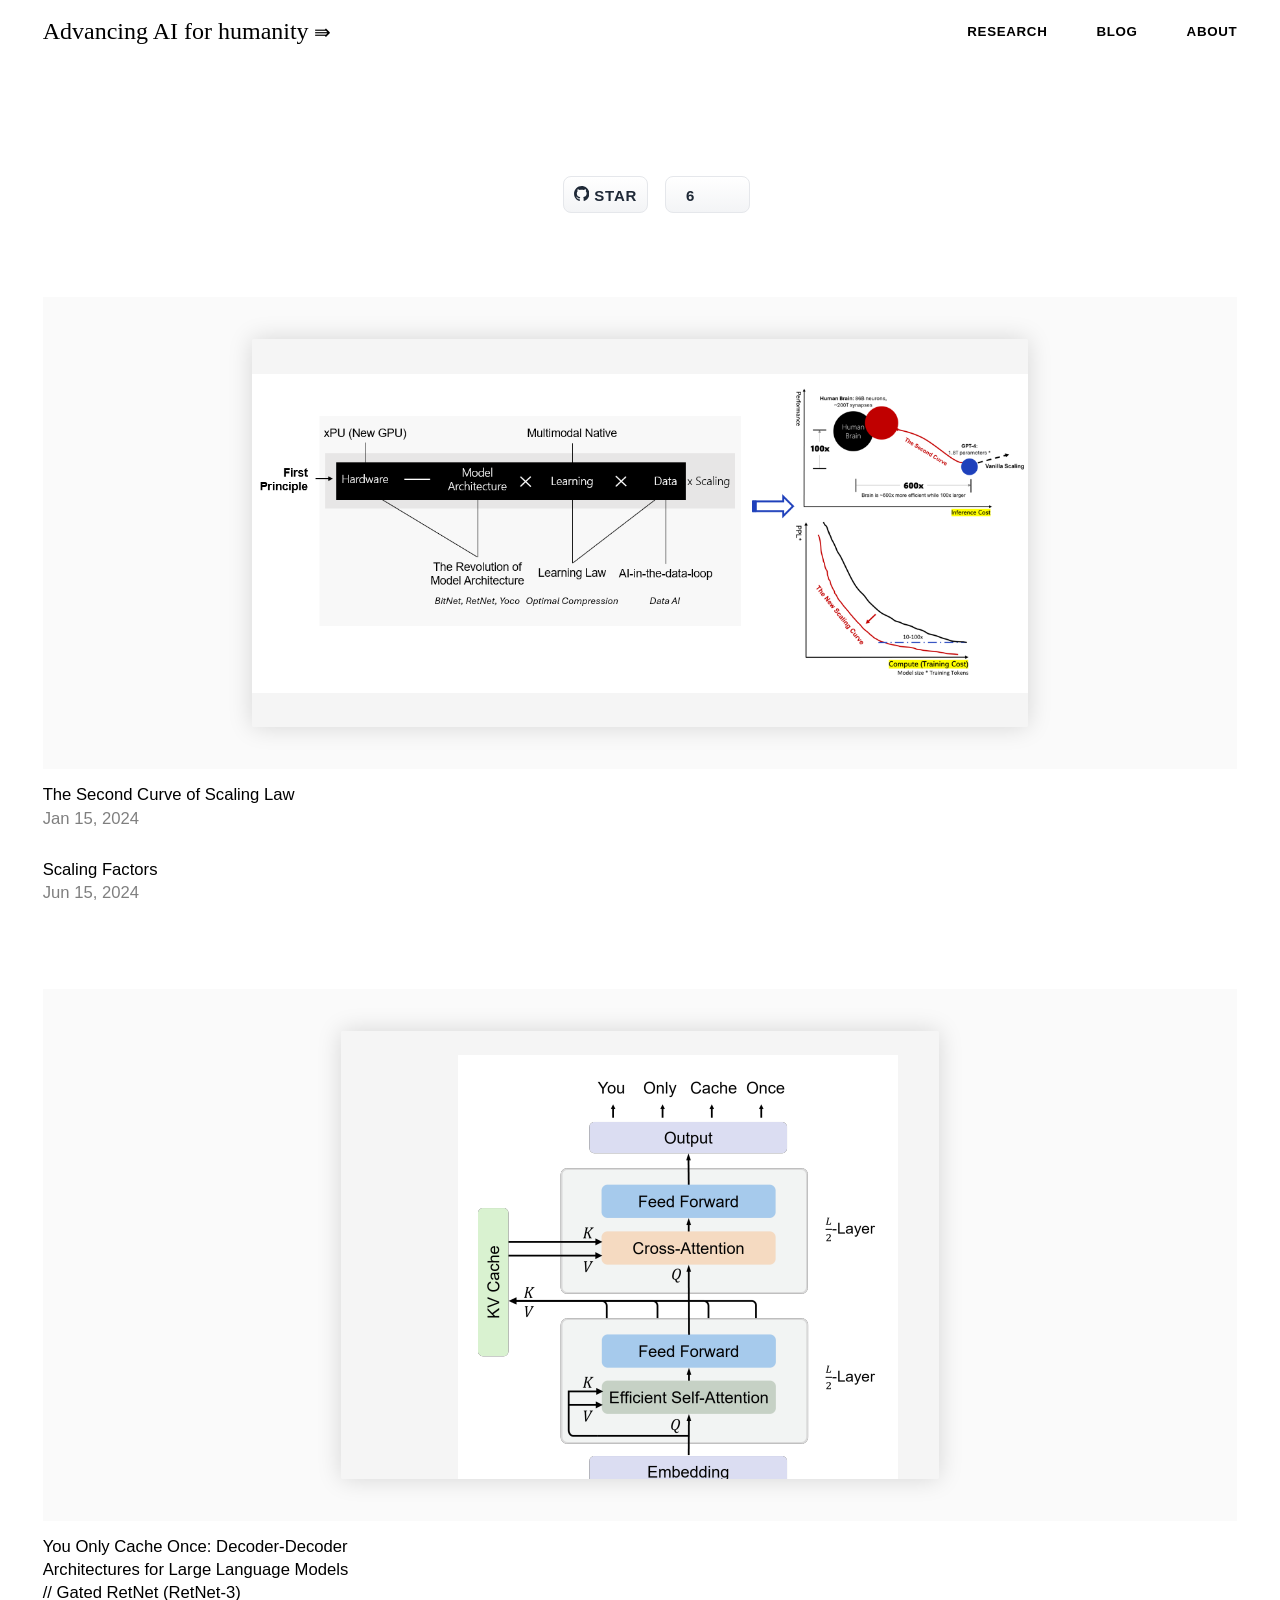
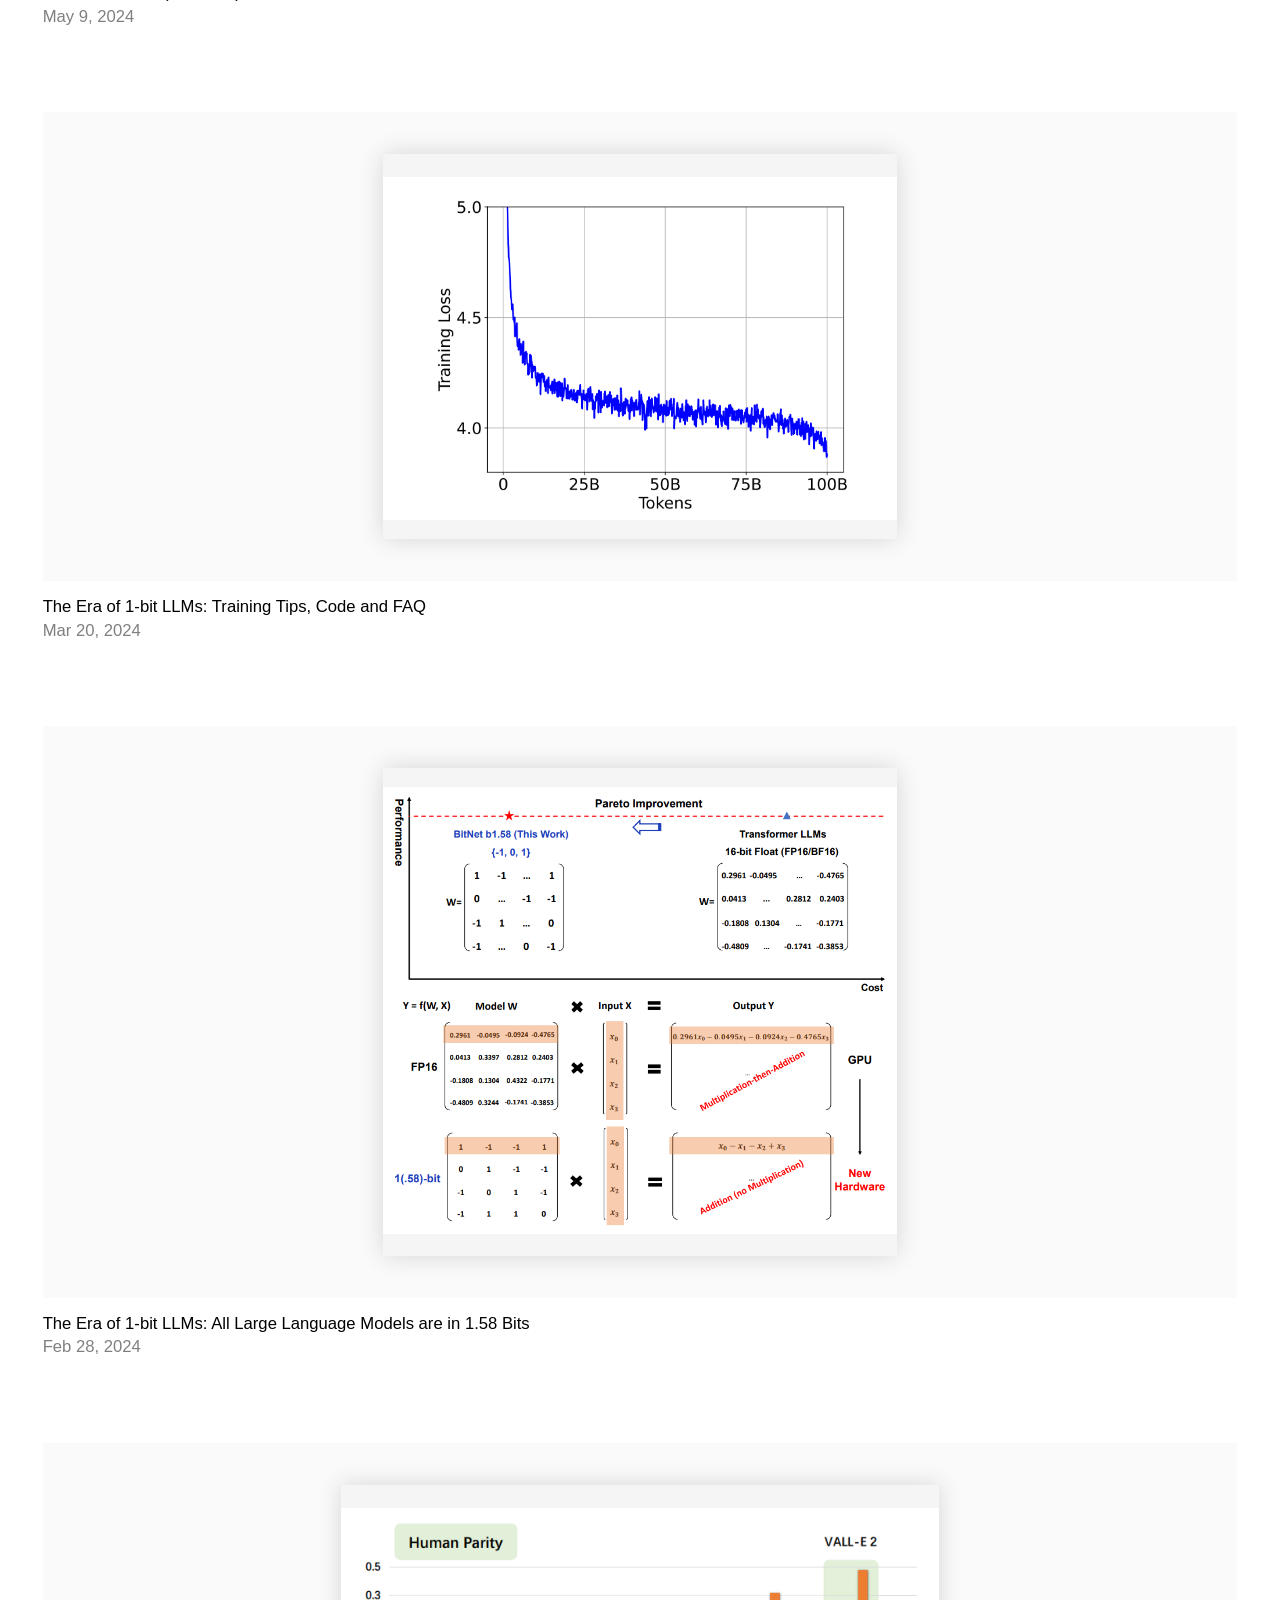
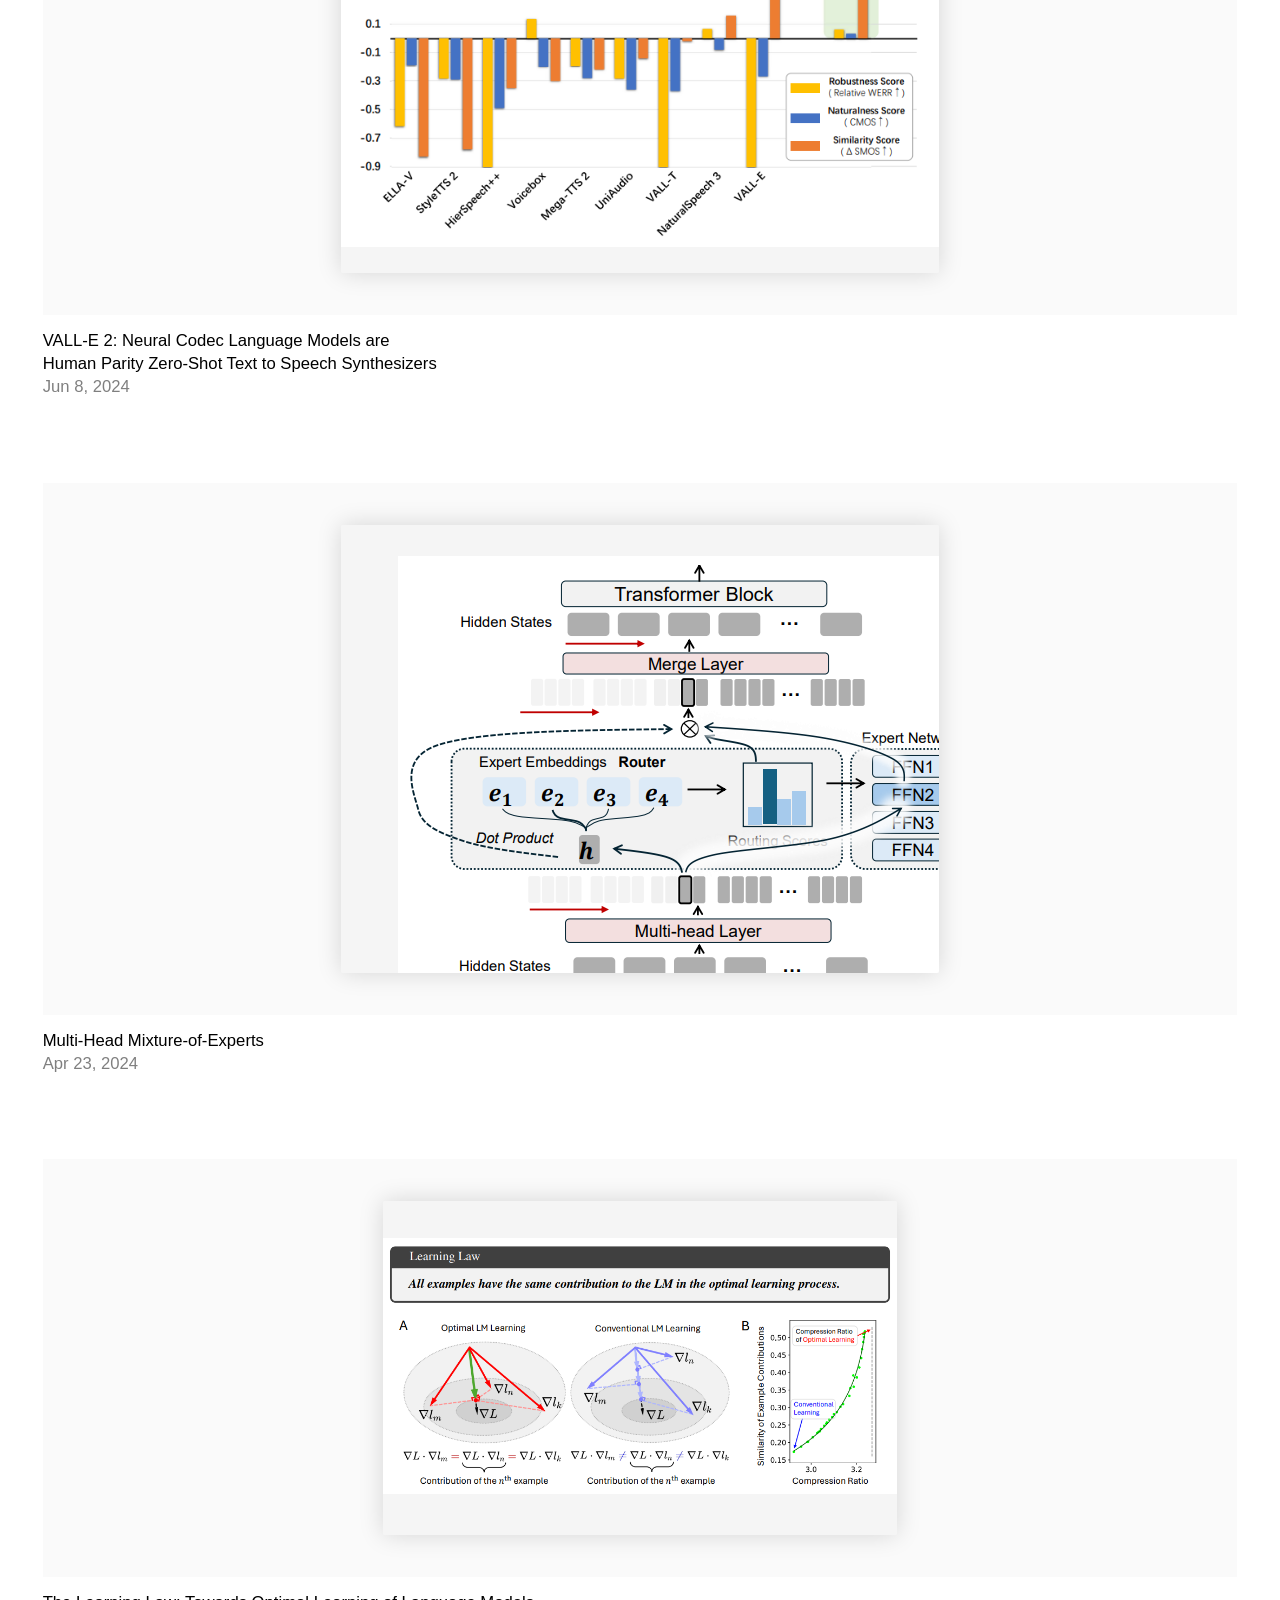
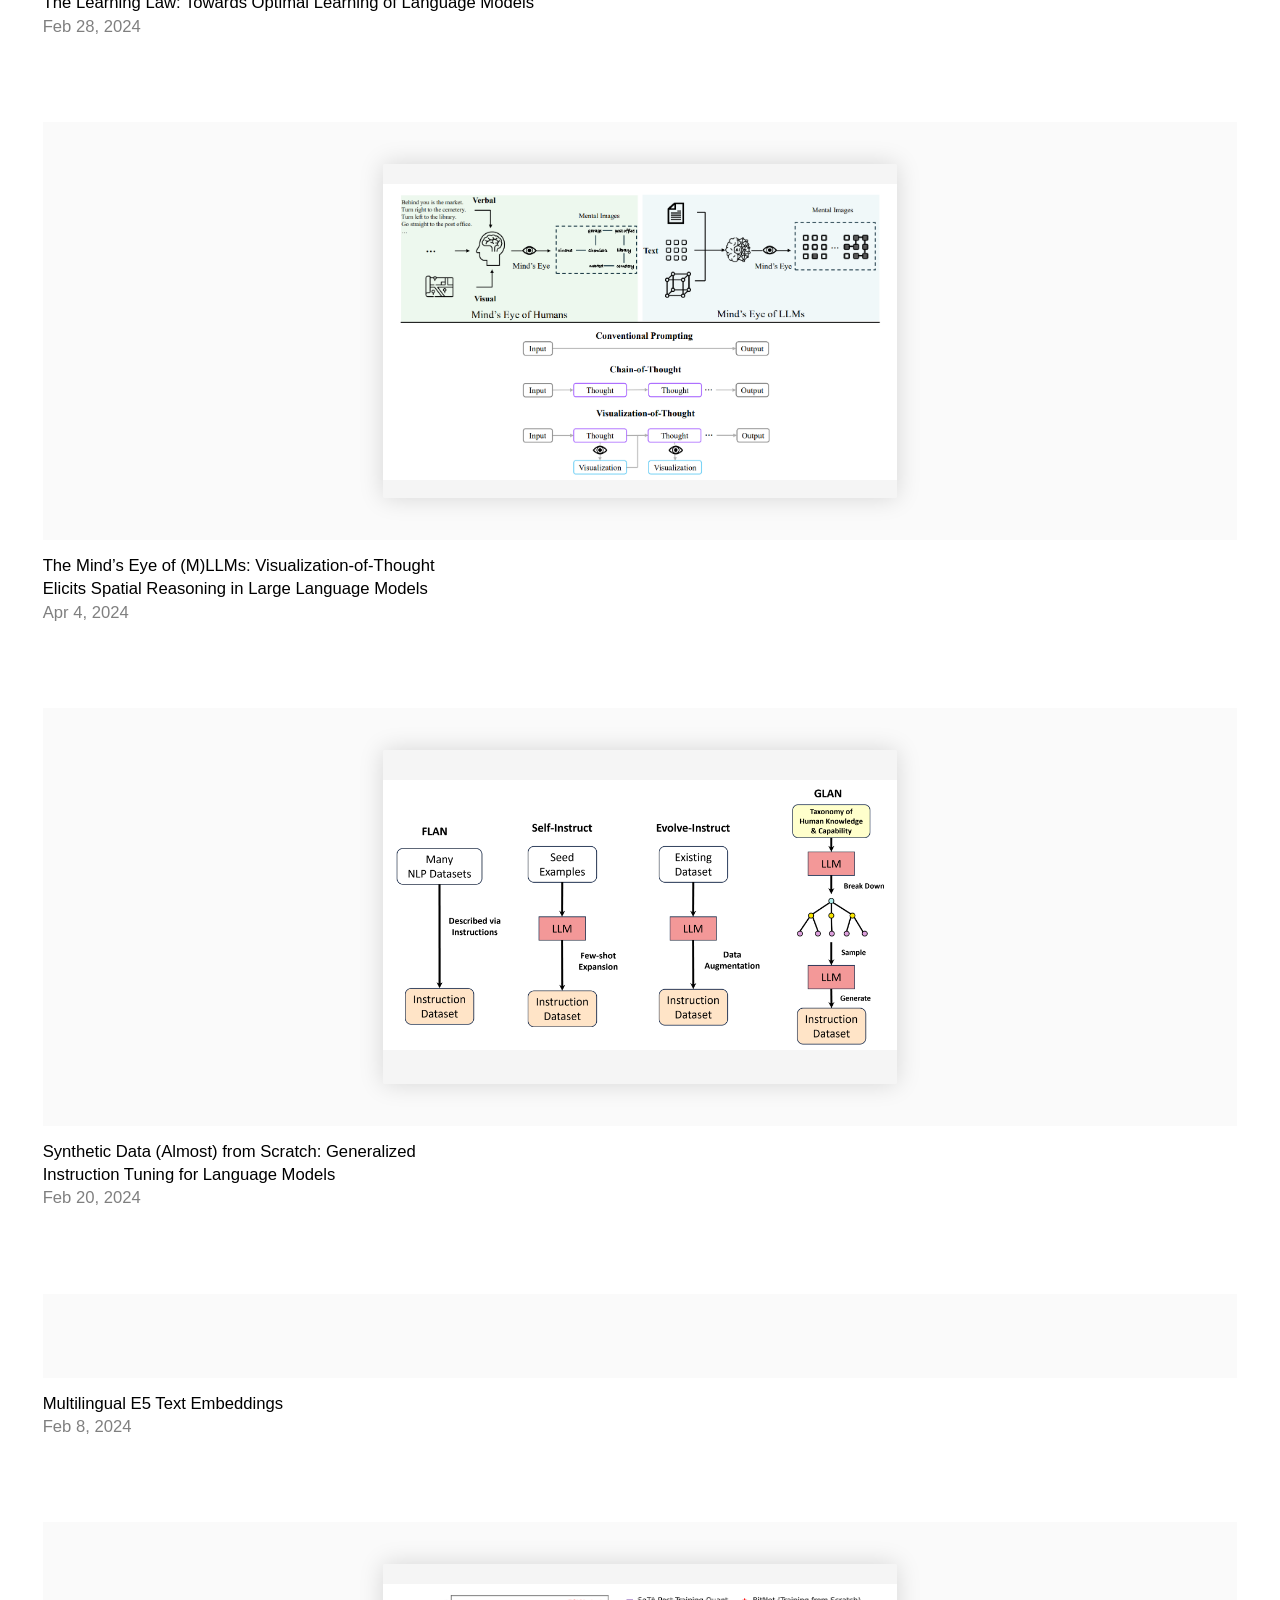
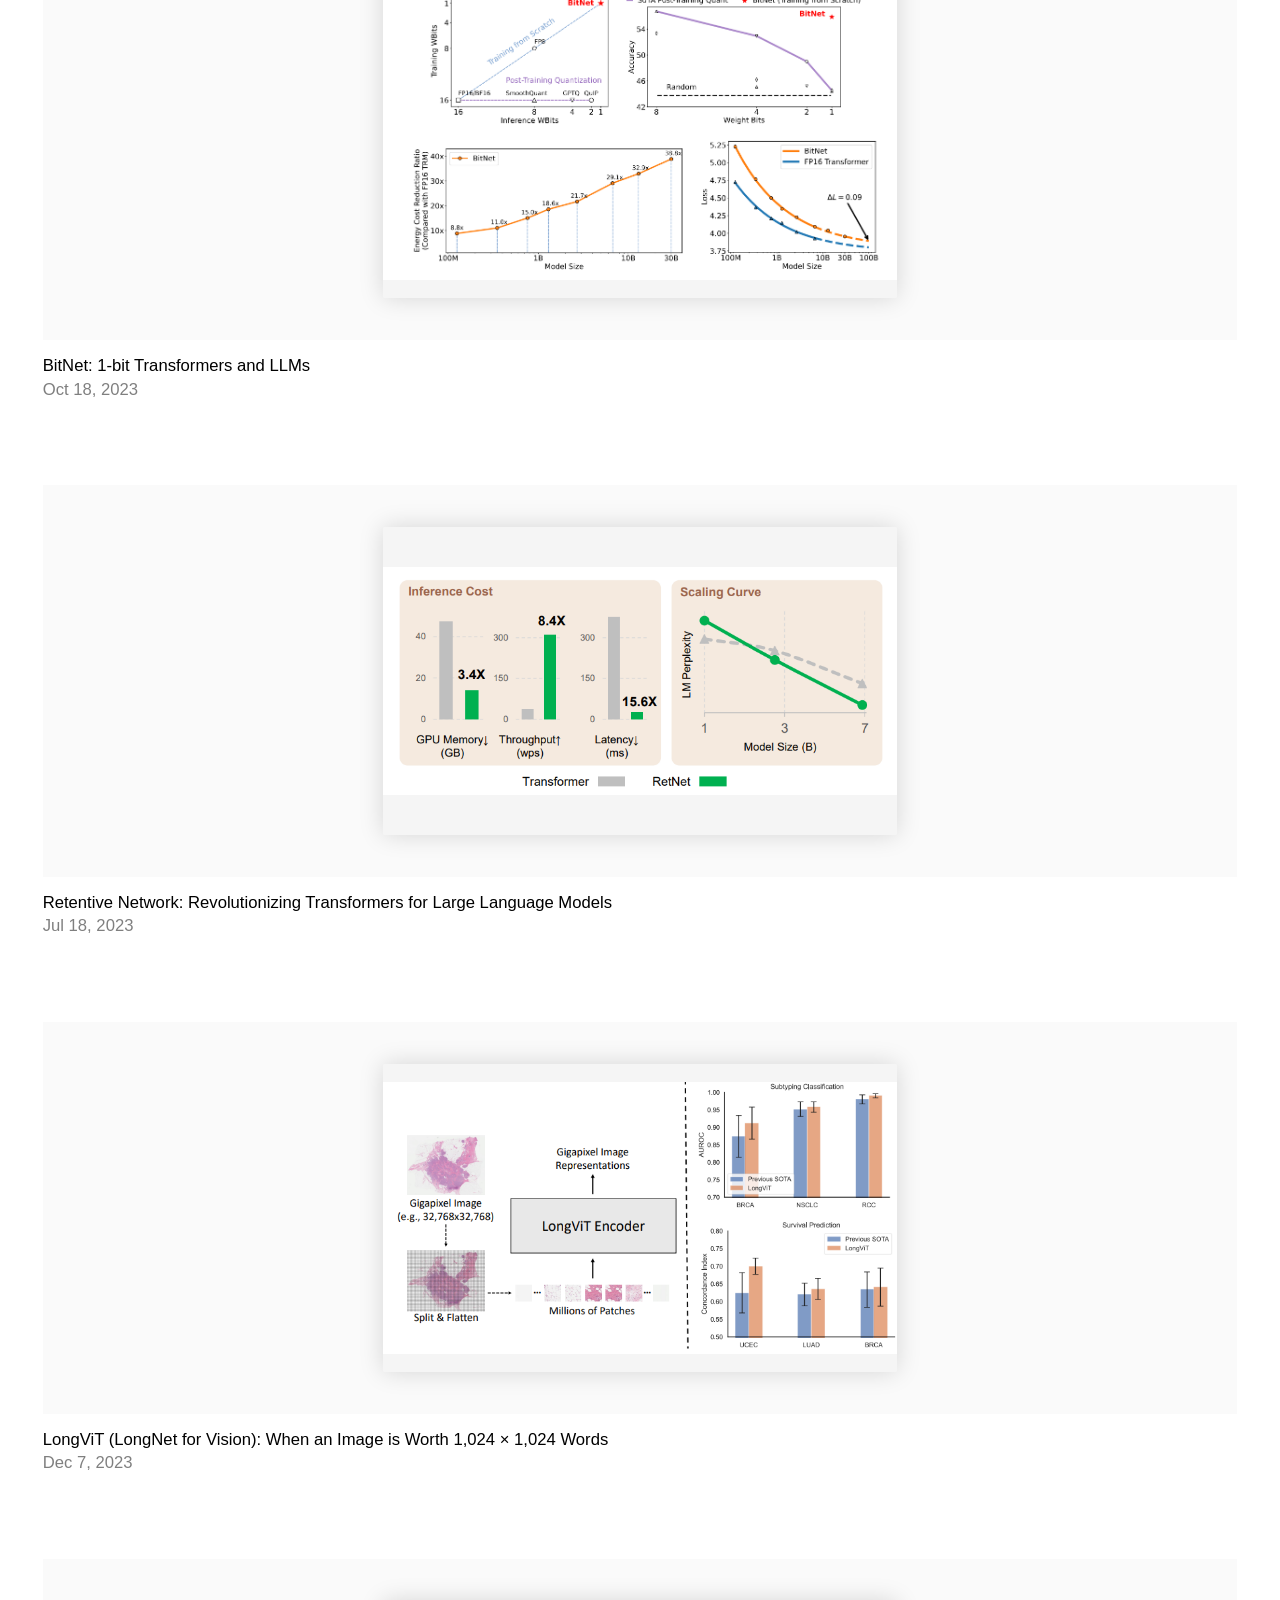
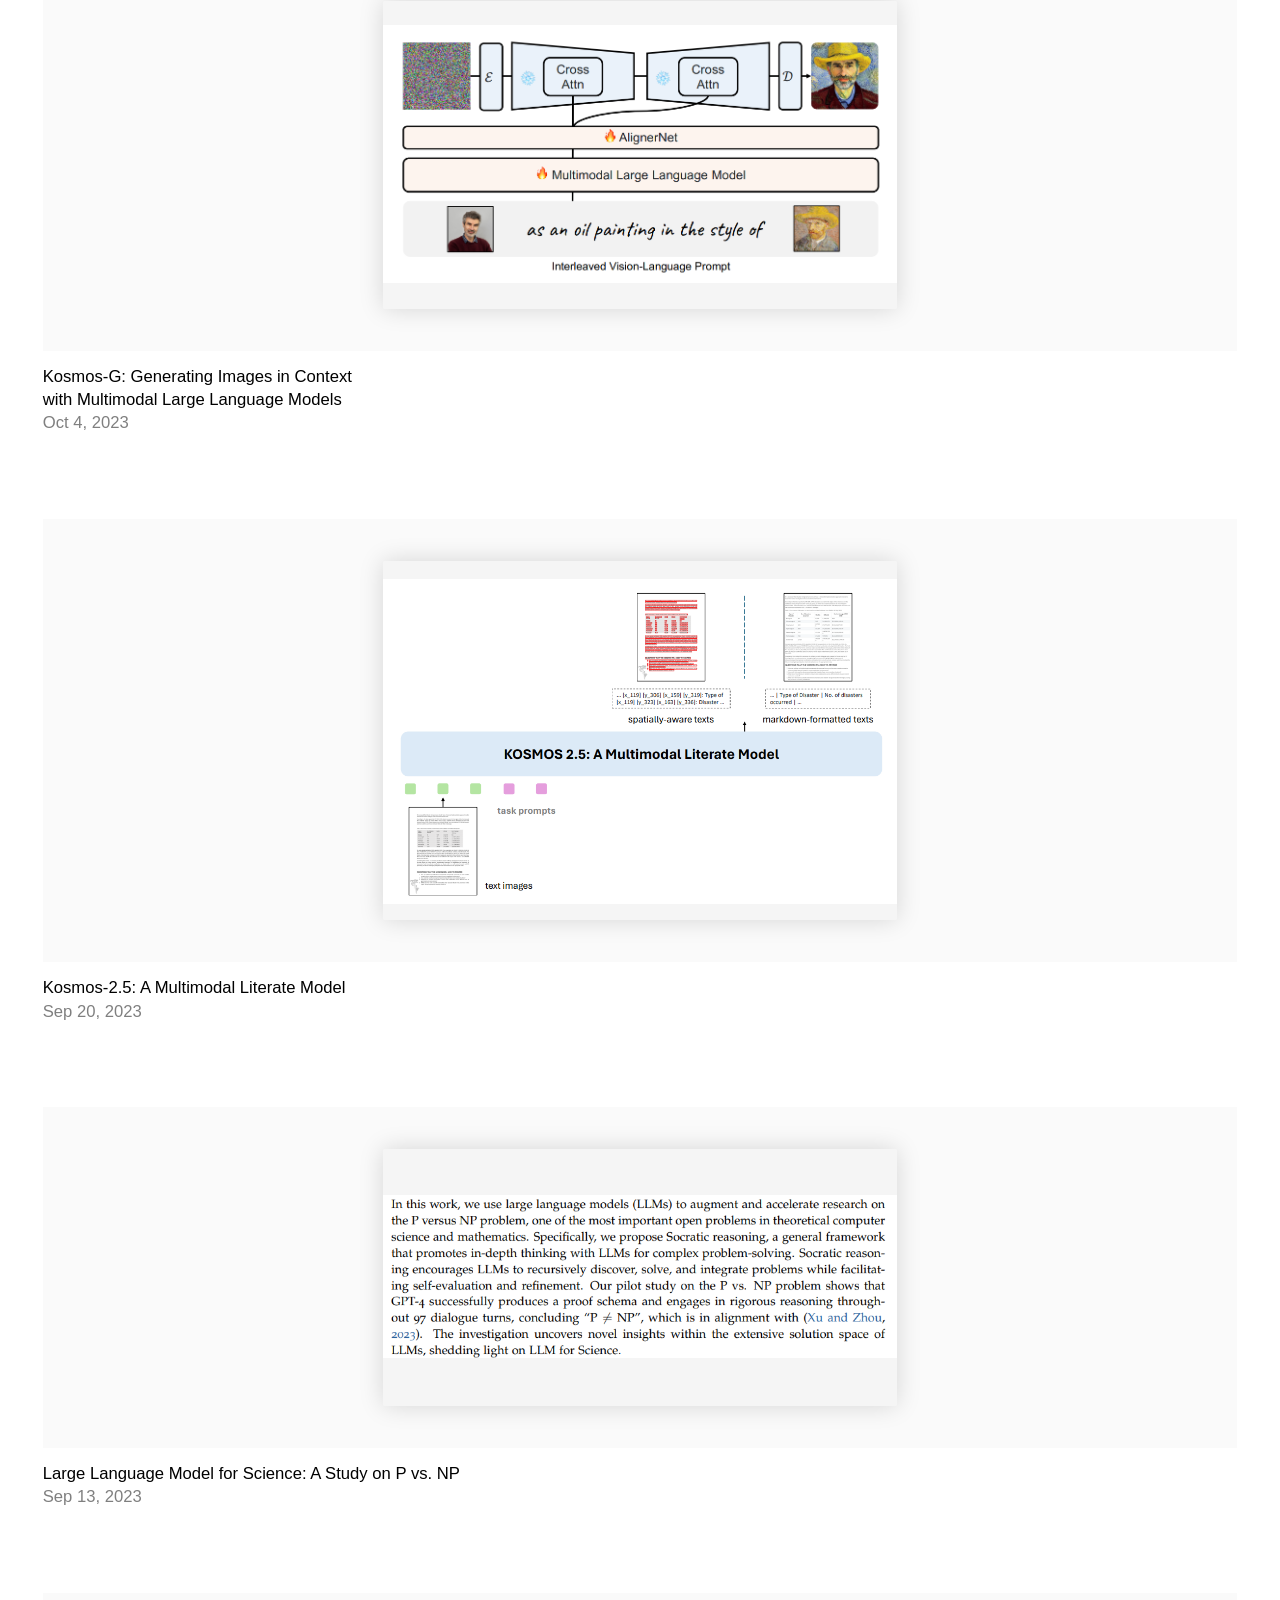
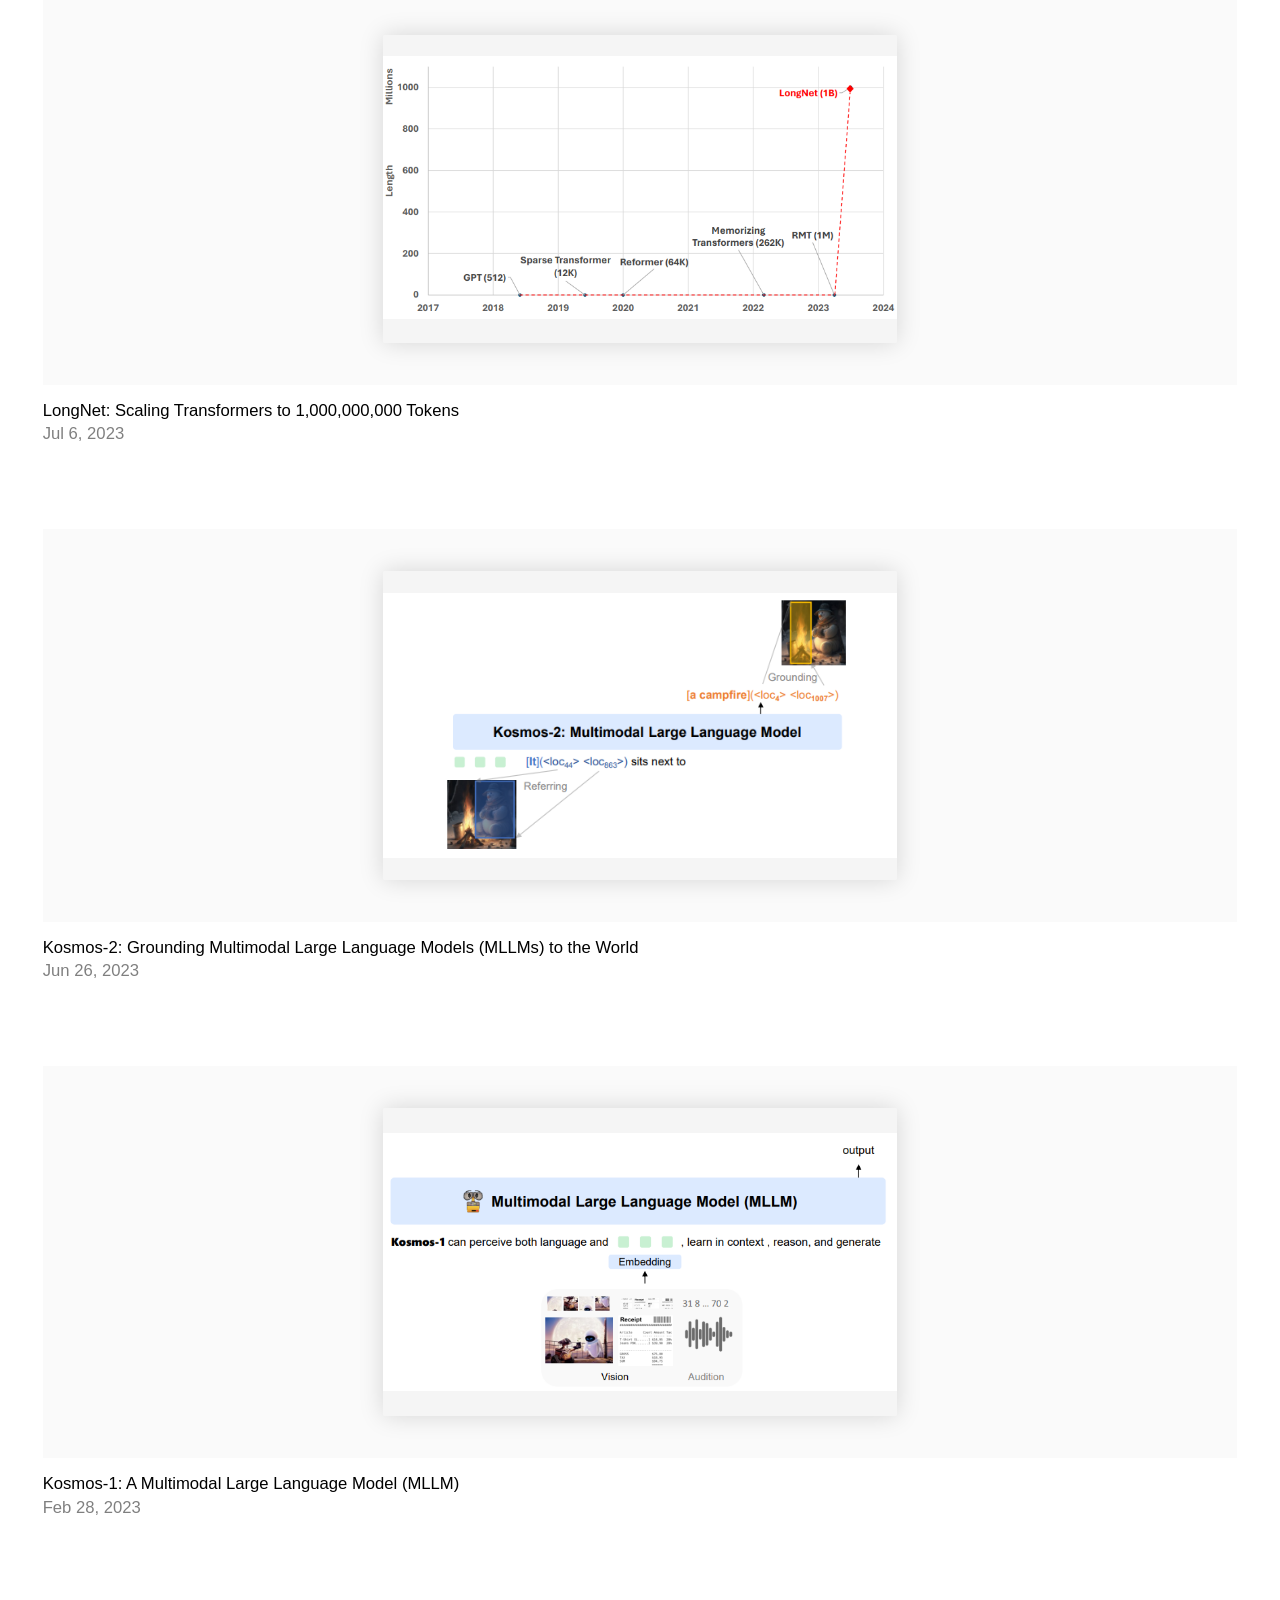
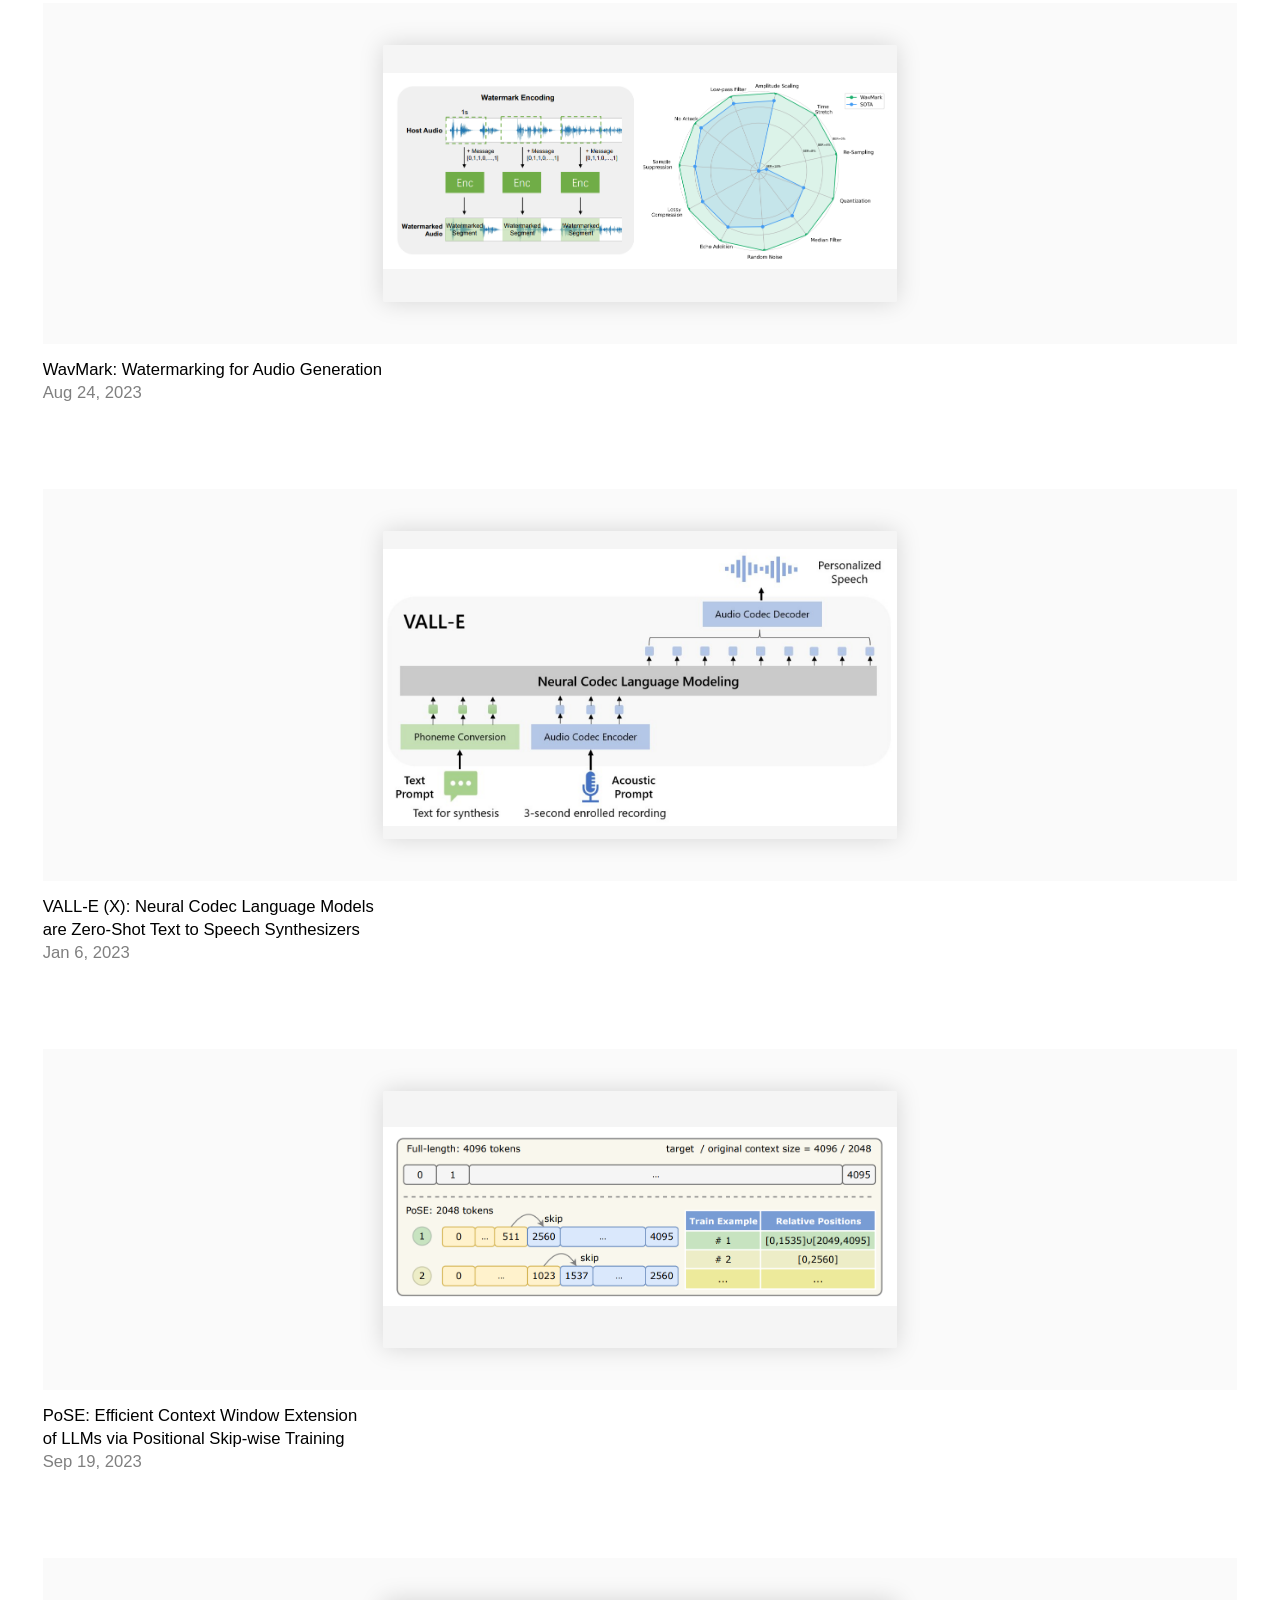
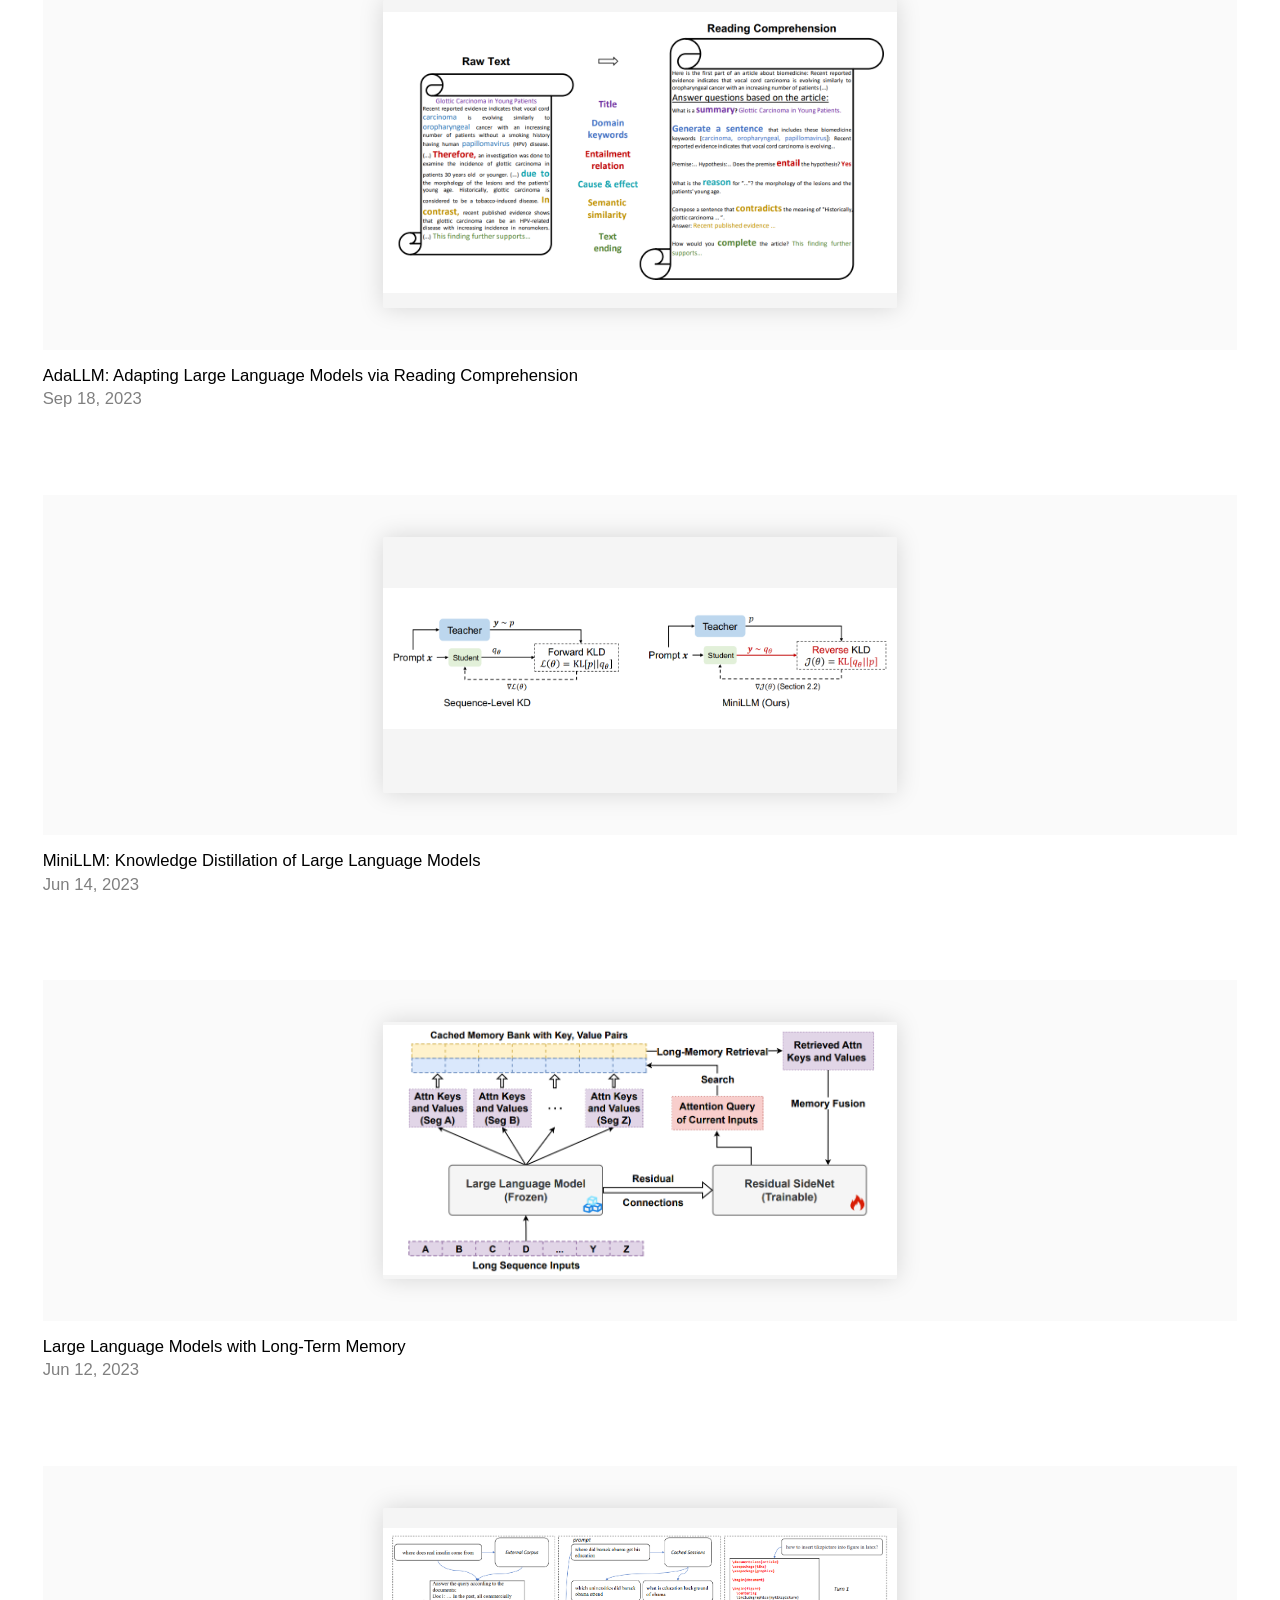
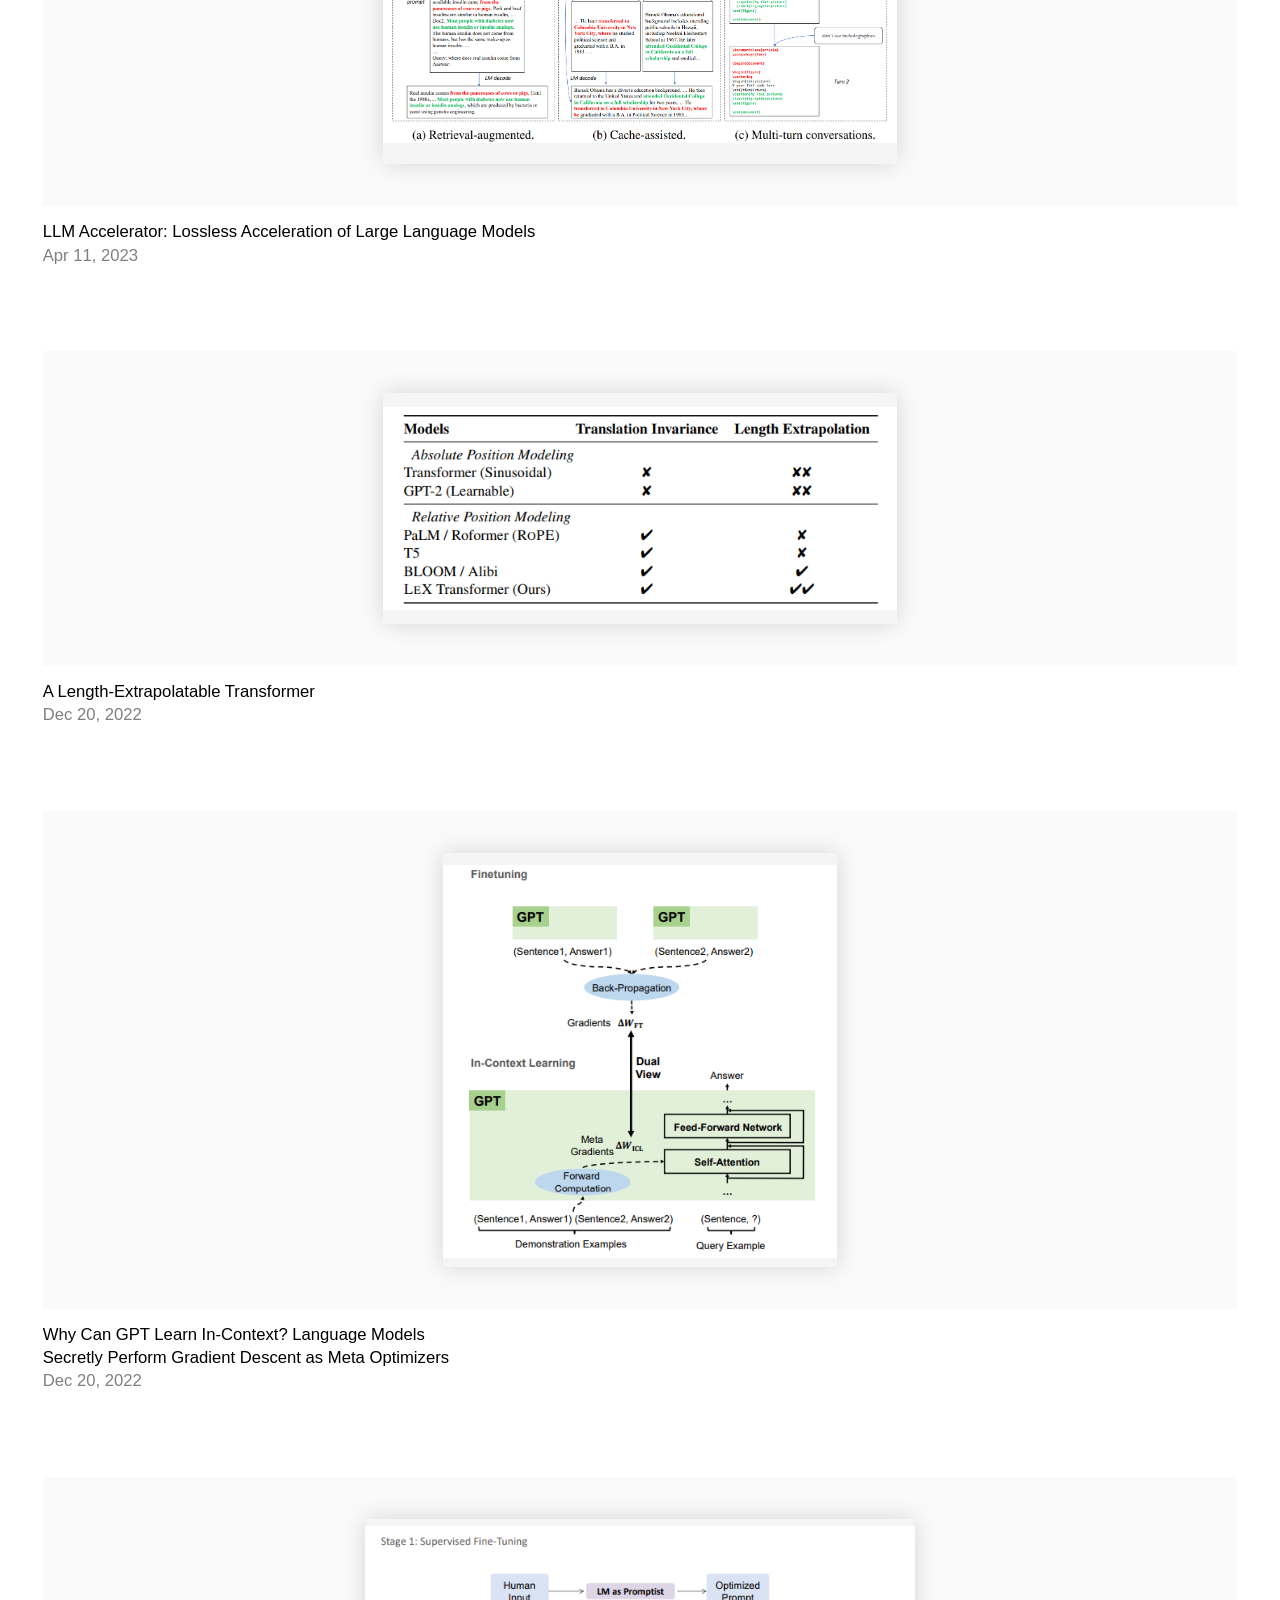
==== commit ec44b3e1: "Update" ====
--- a/agi/index.html
+++ b/agi/index.html
@@ -203,6 +203,13 @@
                         <time datetime="2024-04-15" class="color-fg-50">Jan 15, 2024</time>
                     </div>
                 </a>
+                <br>
+                <a href="./assets/doc/Scaling Factors_Furu Wei_public.pdf" target="_blank" class="d-block fade-parent">
+                    <div class="max-width-xnarrow medium-xsmall-copy">
+                        <h4 class="balance-text fade-child medium-xsmall-copy" style="">Scaling Factors</h4>
+                        <time datetime="2024-06-15" class="color-fg-50">Jun 15, 2024</time>
+                    </div>
+                </a>
             </div>
             
             <div class="col-12 col-md-12 mb-3">
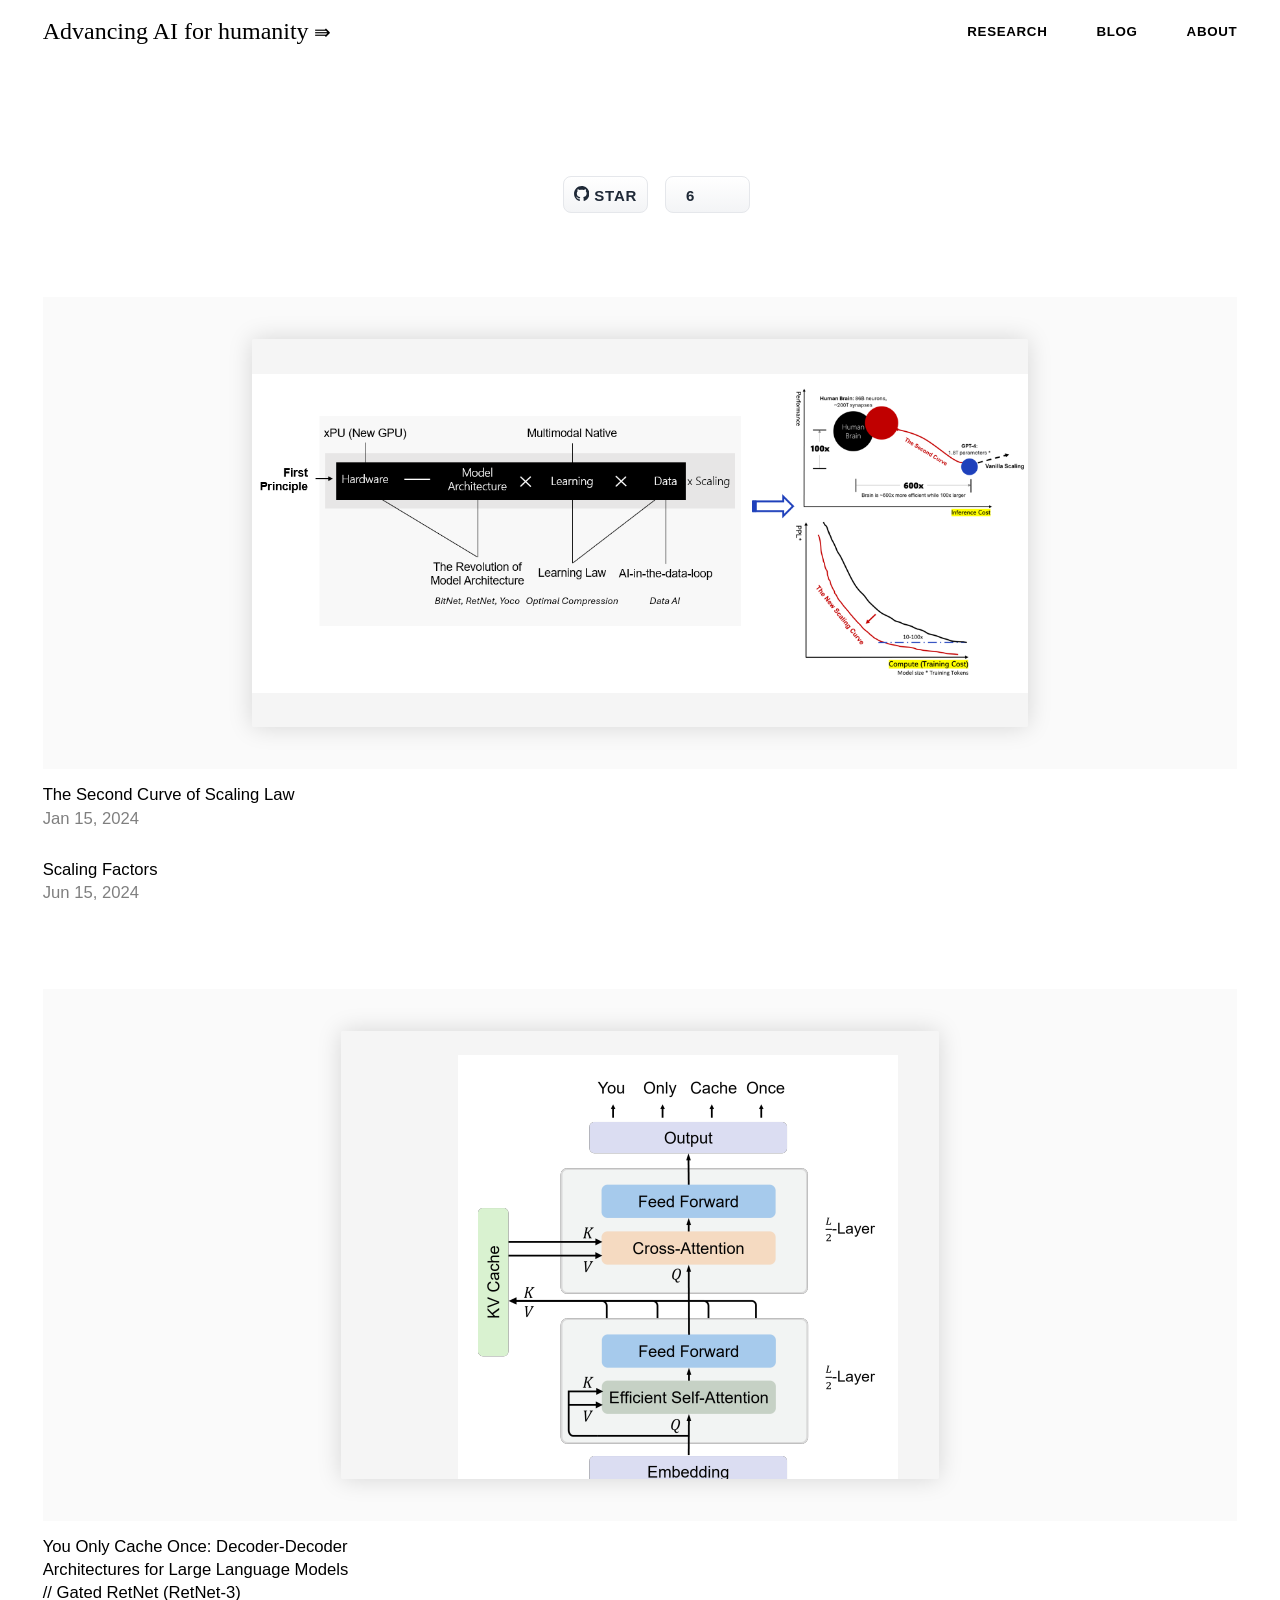
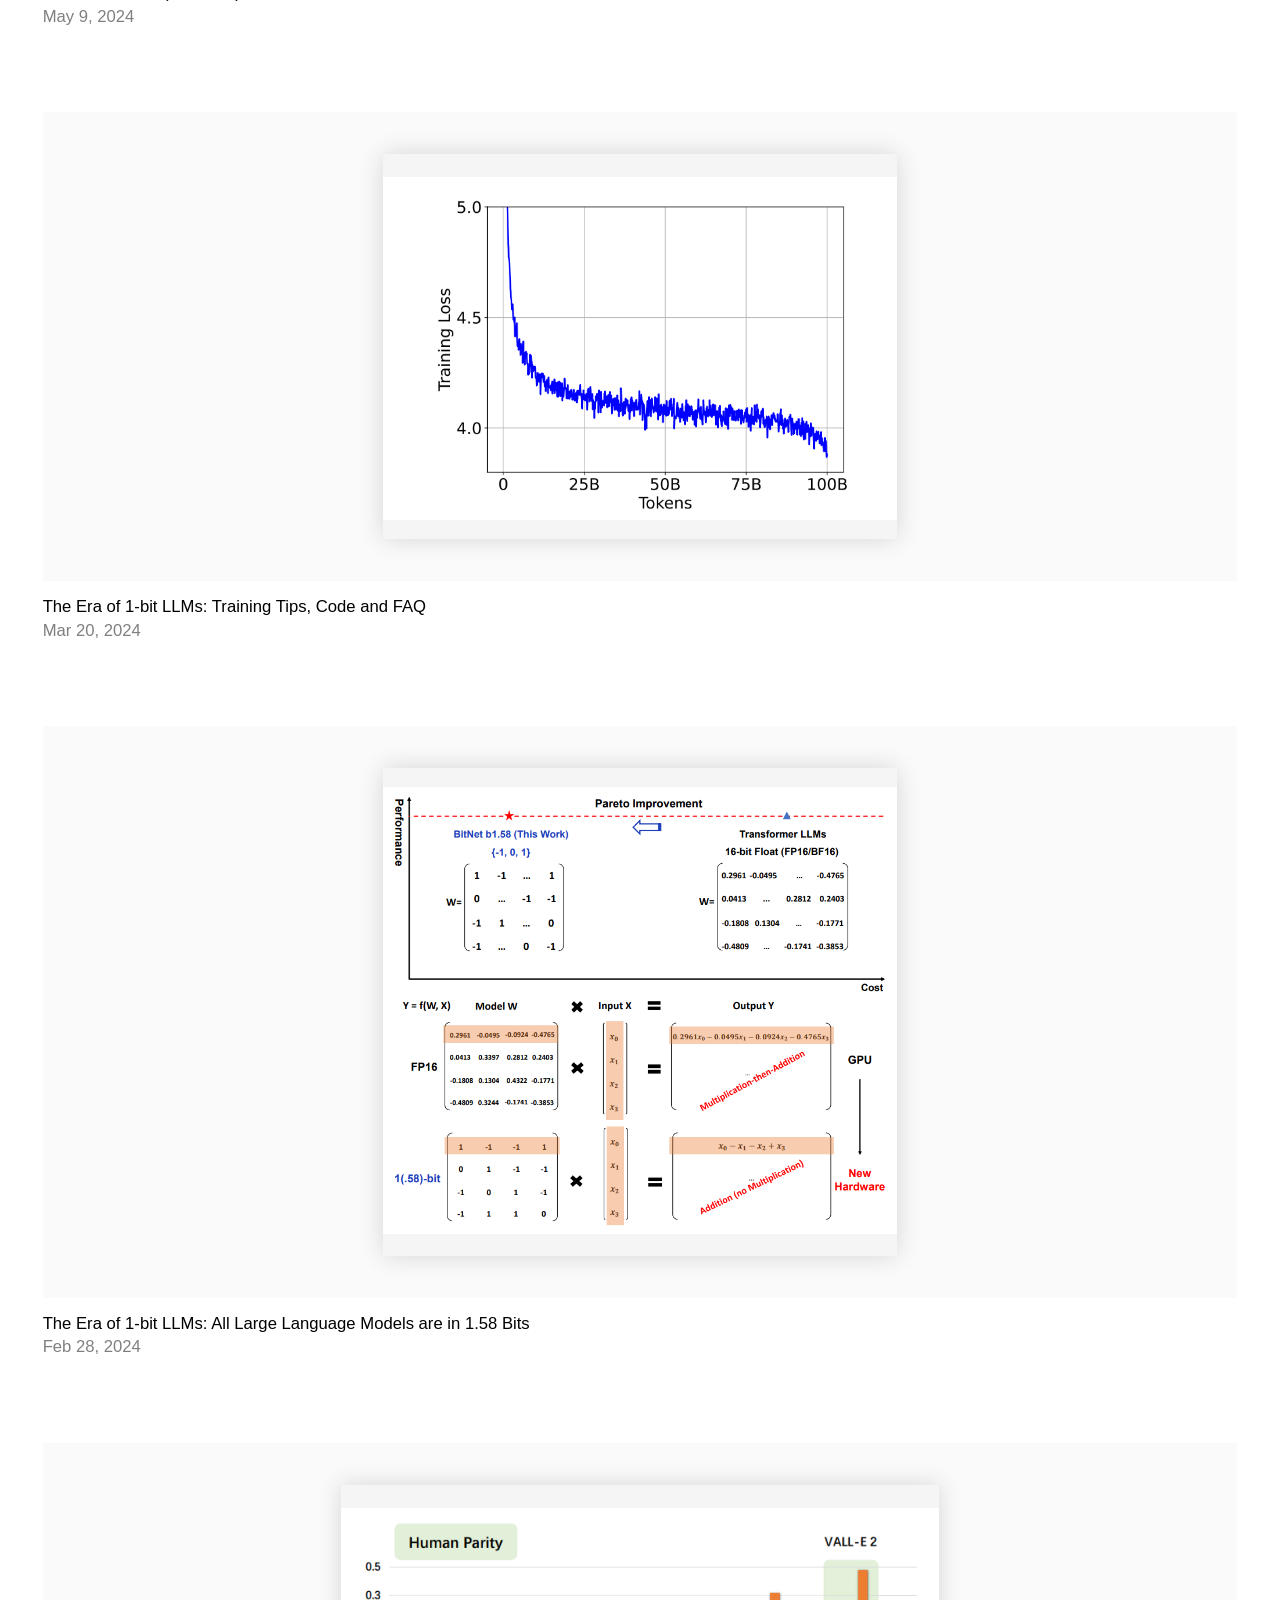
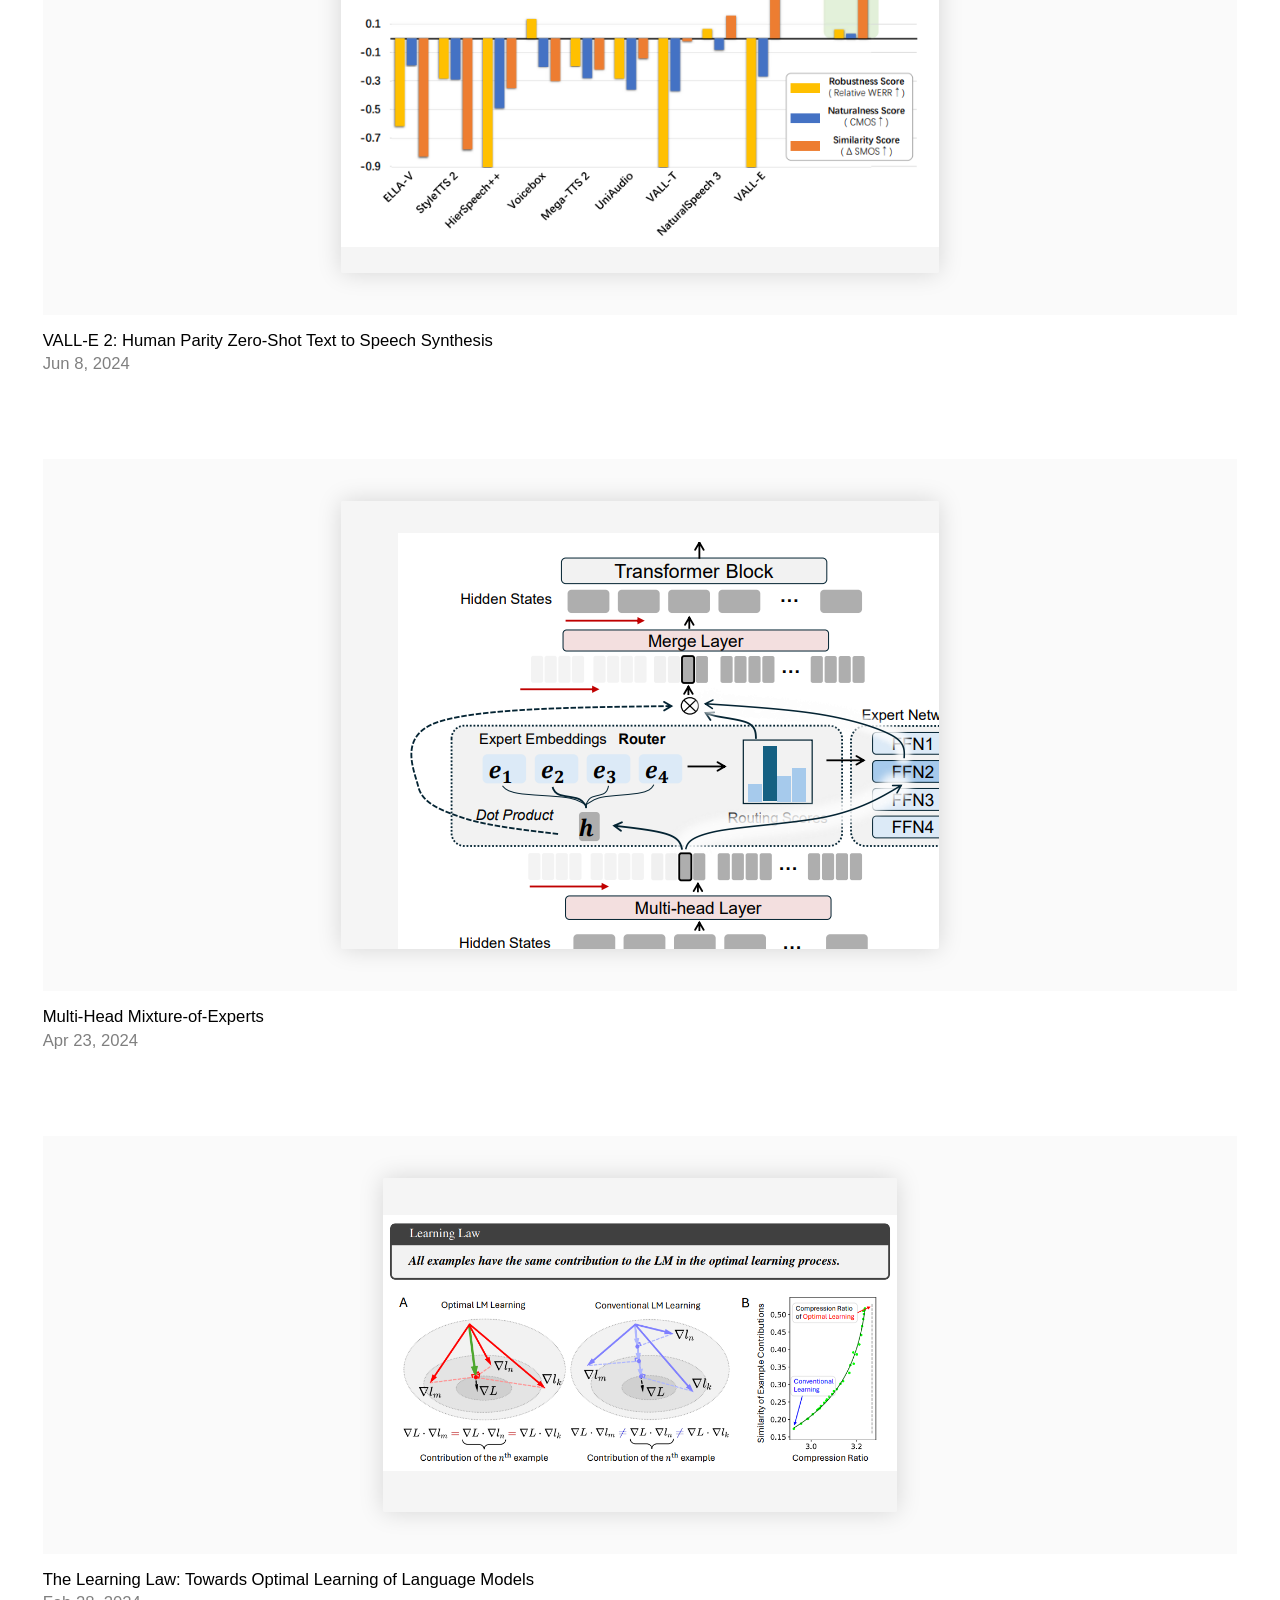
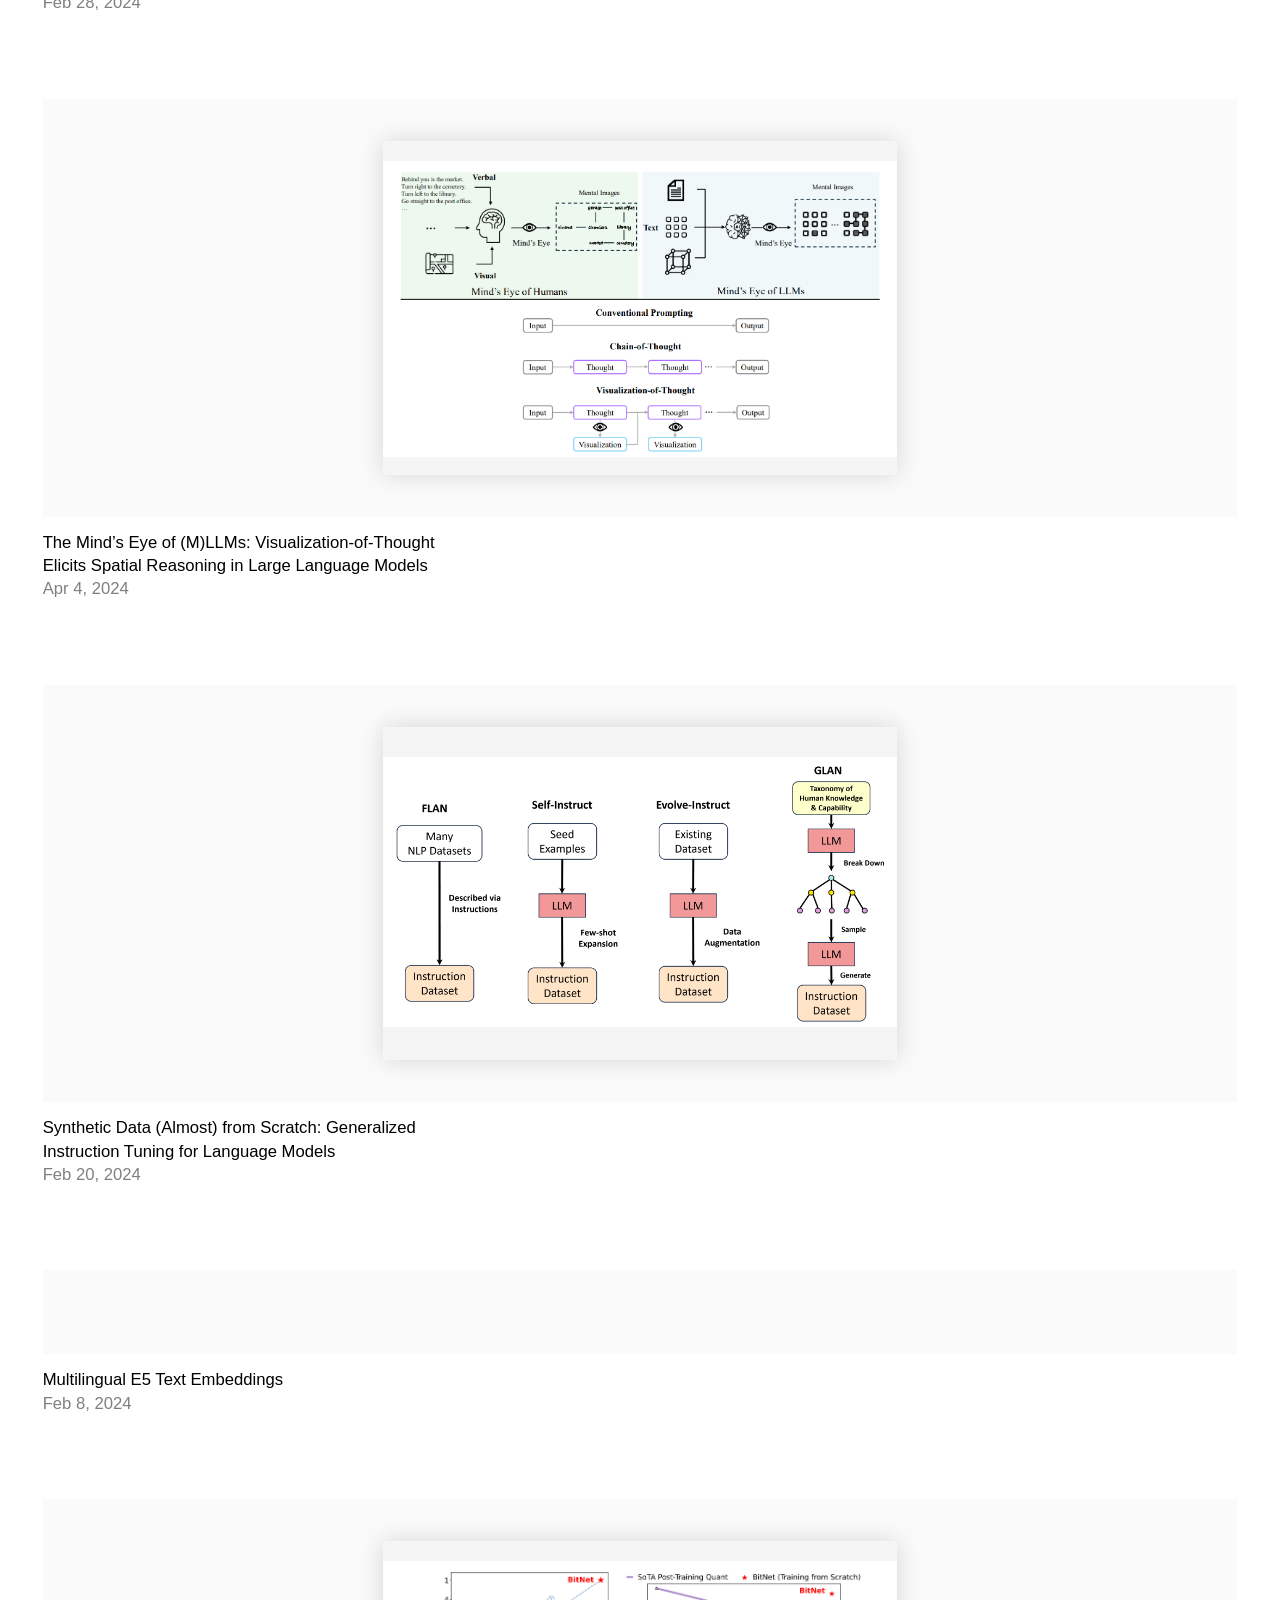
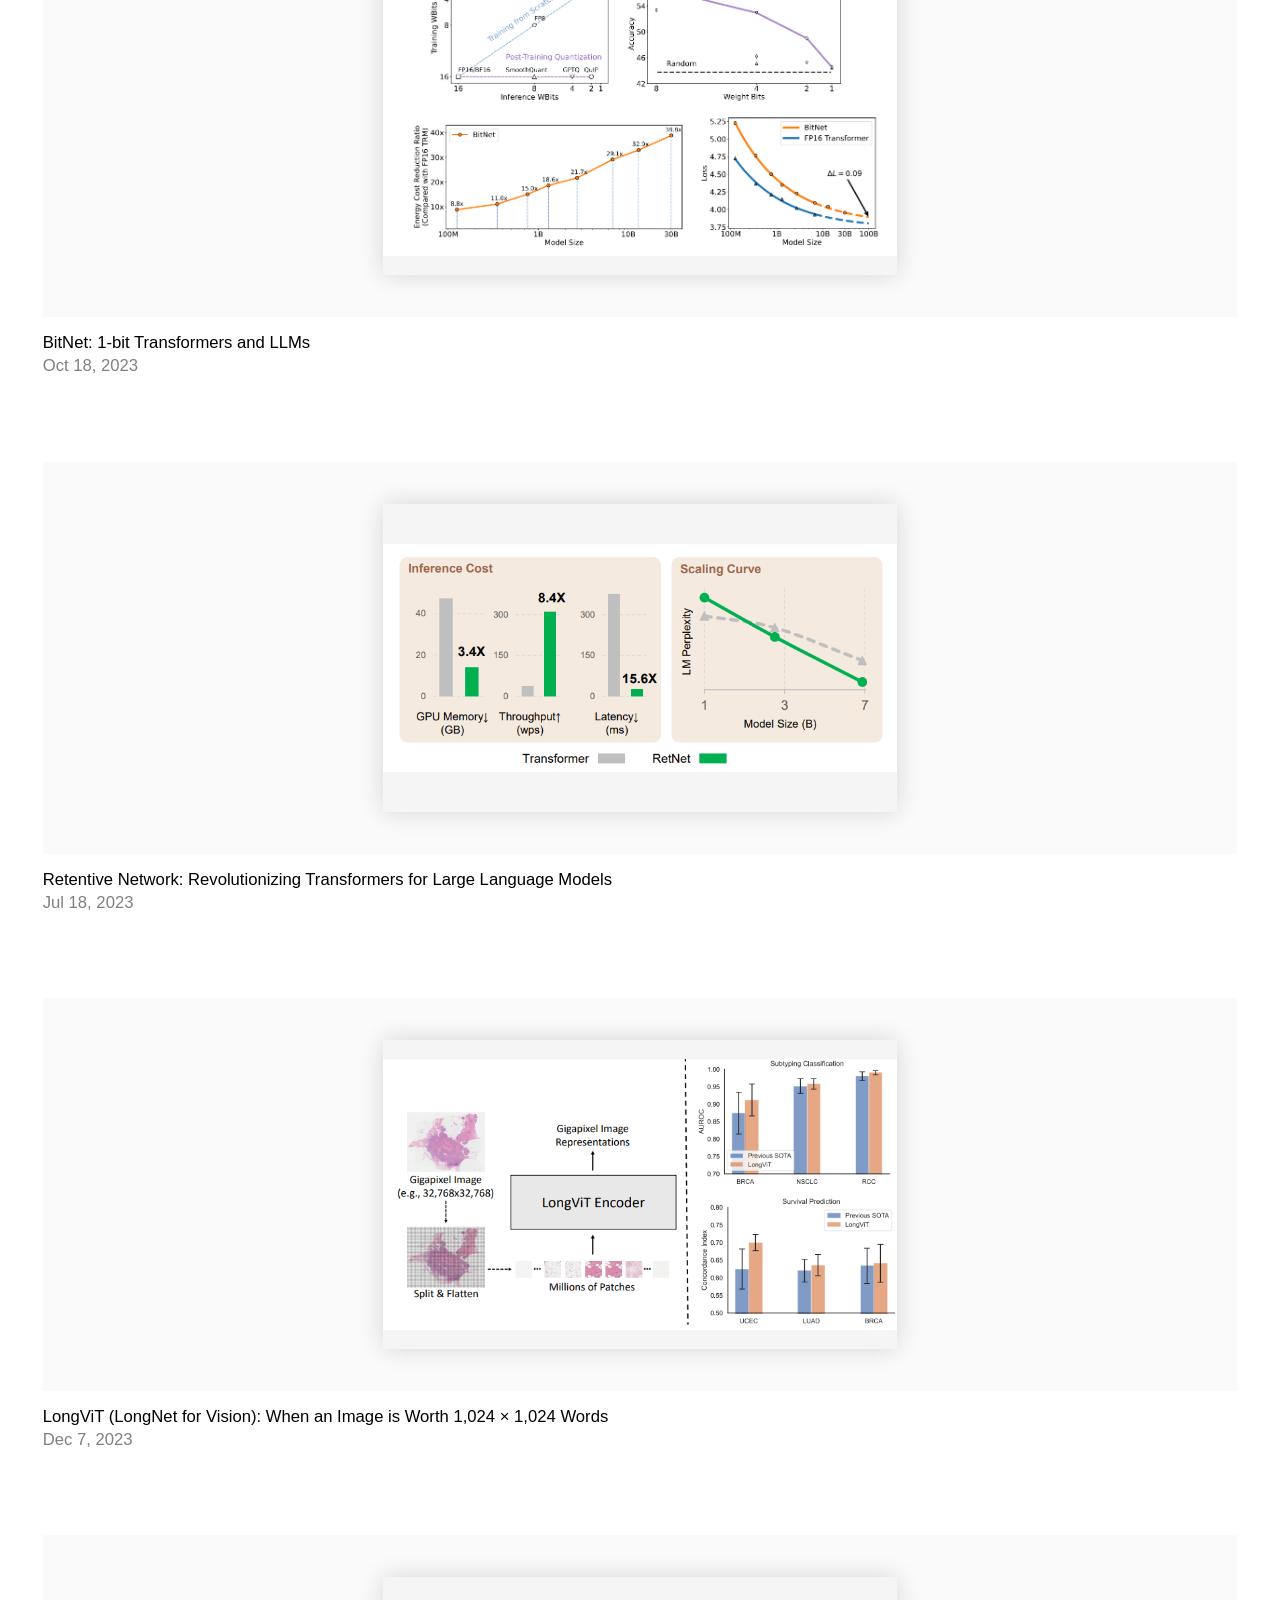
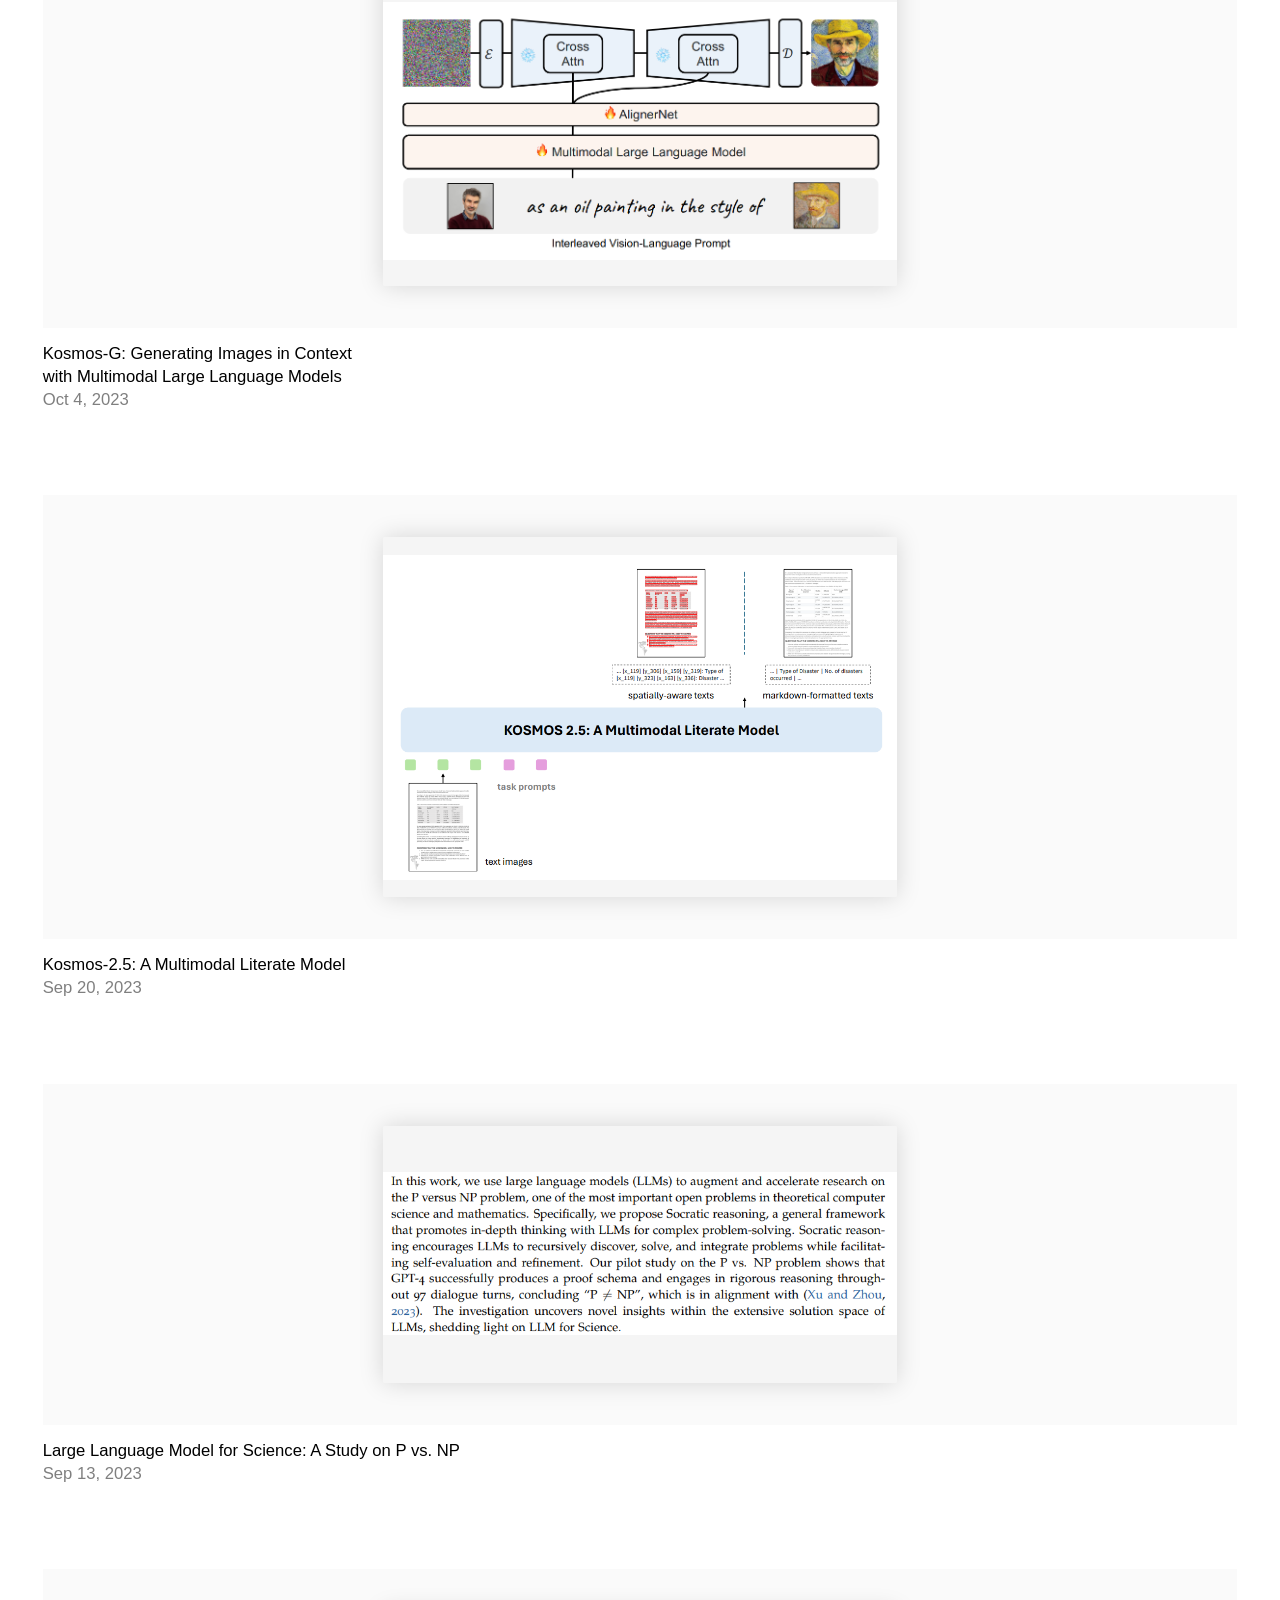
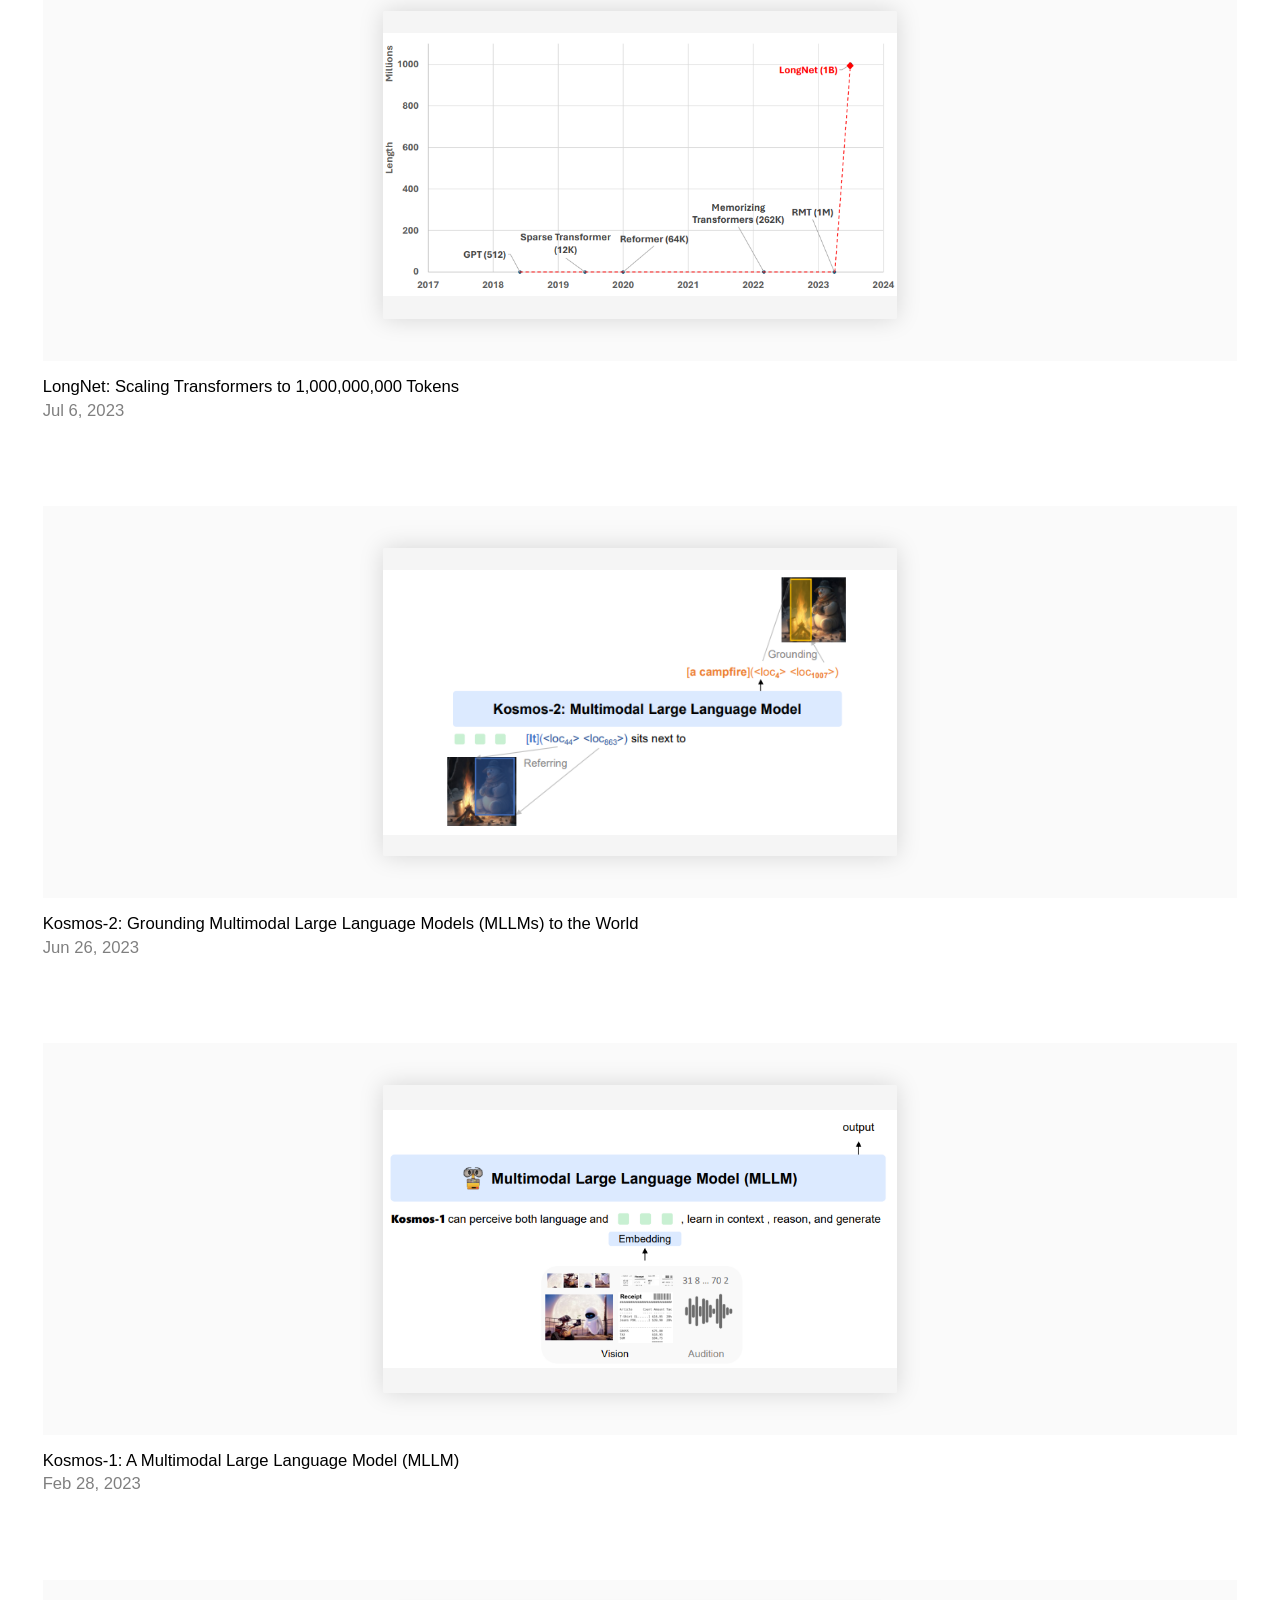
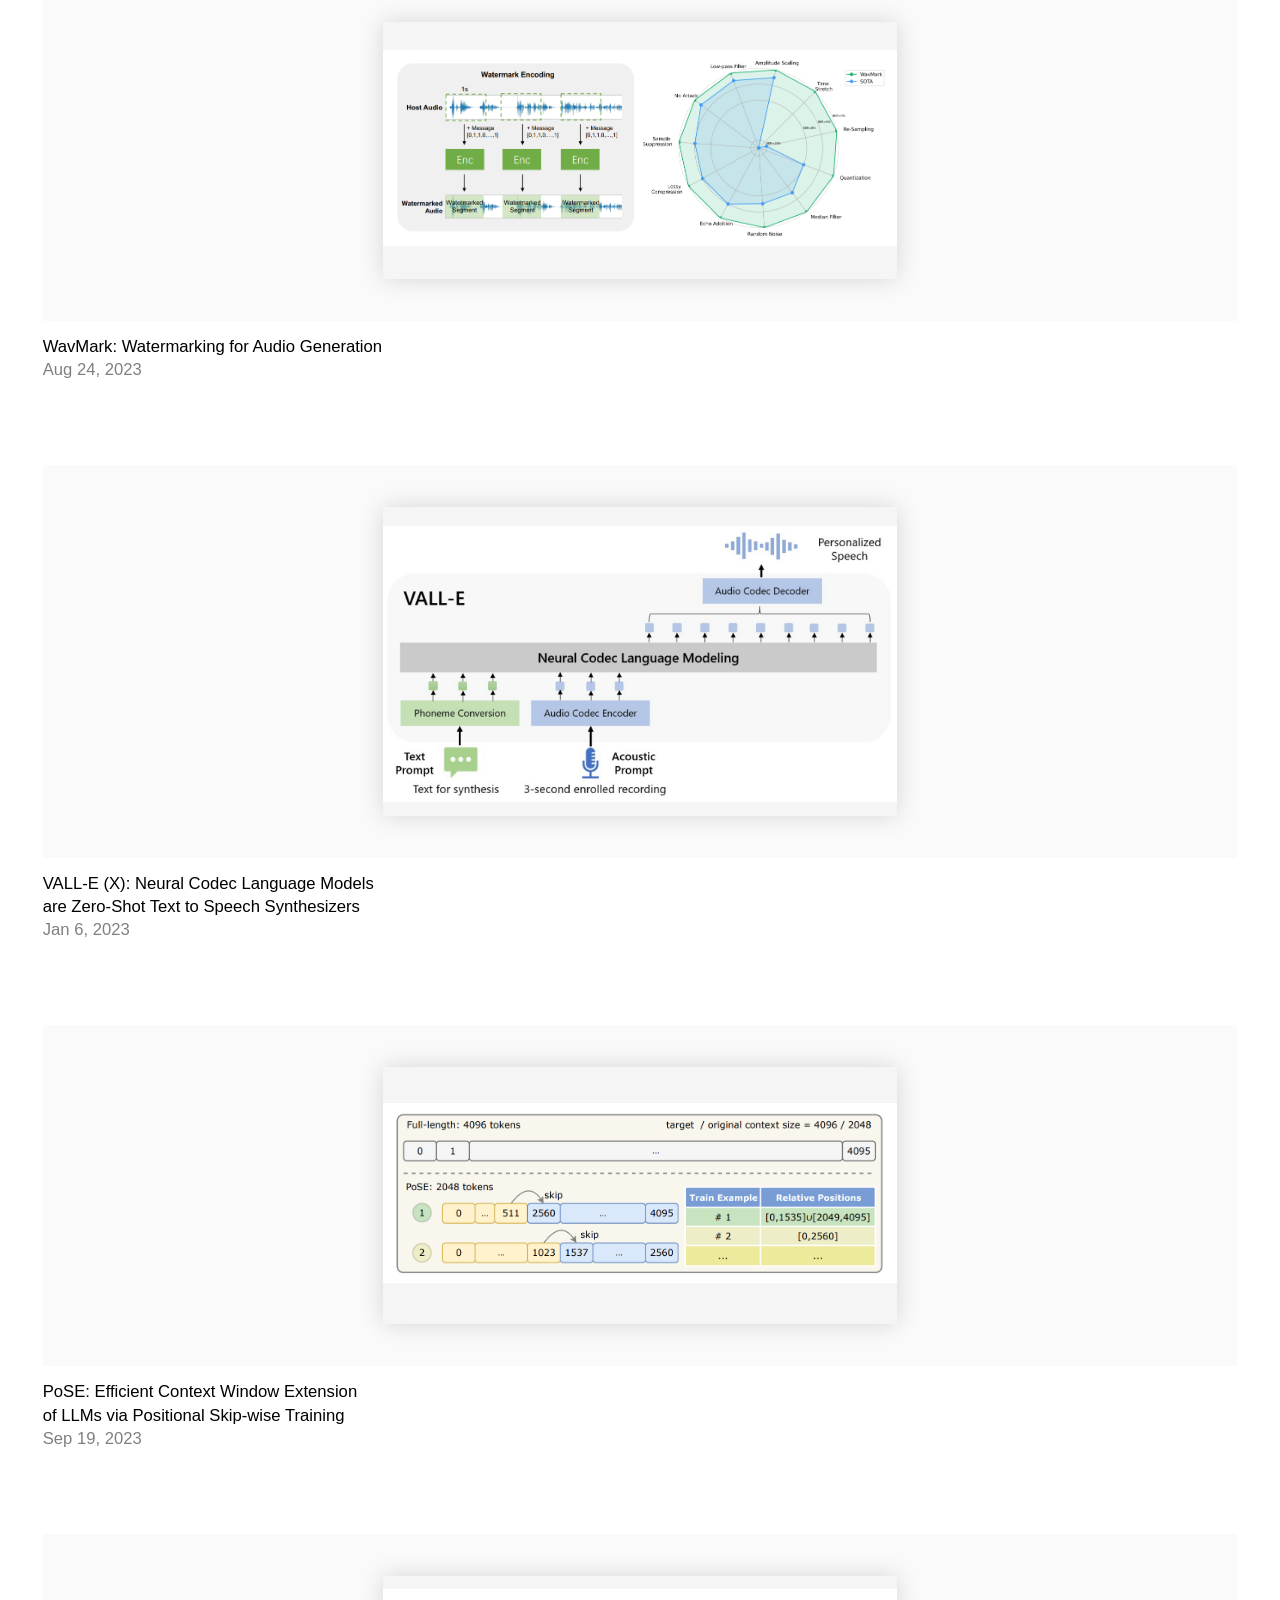
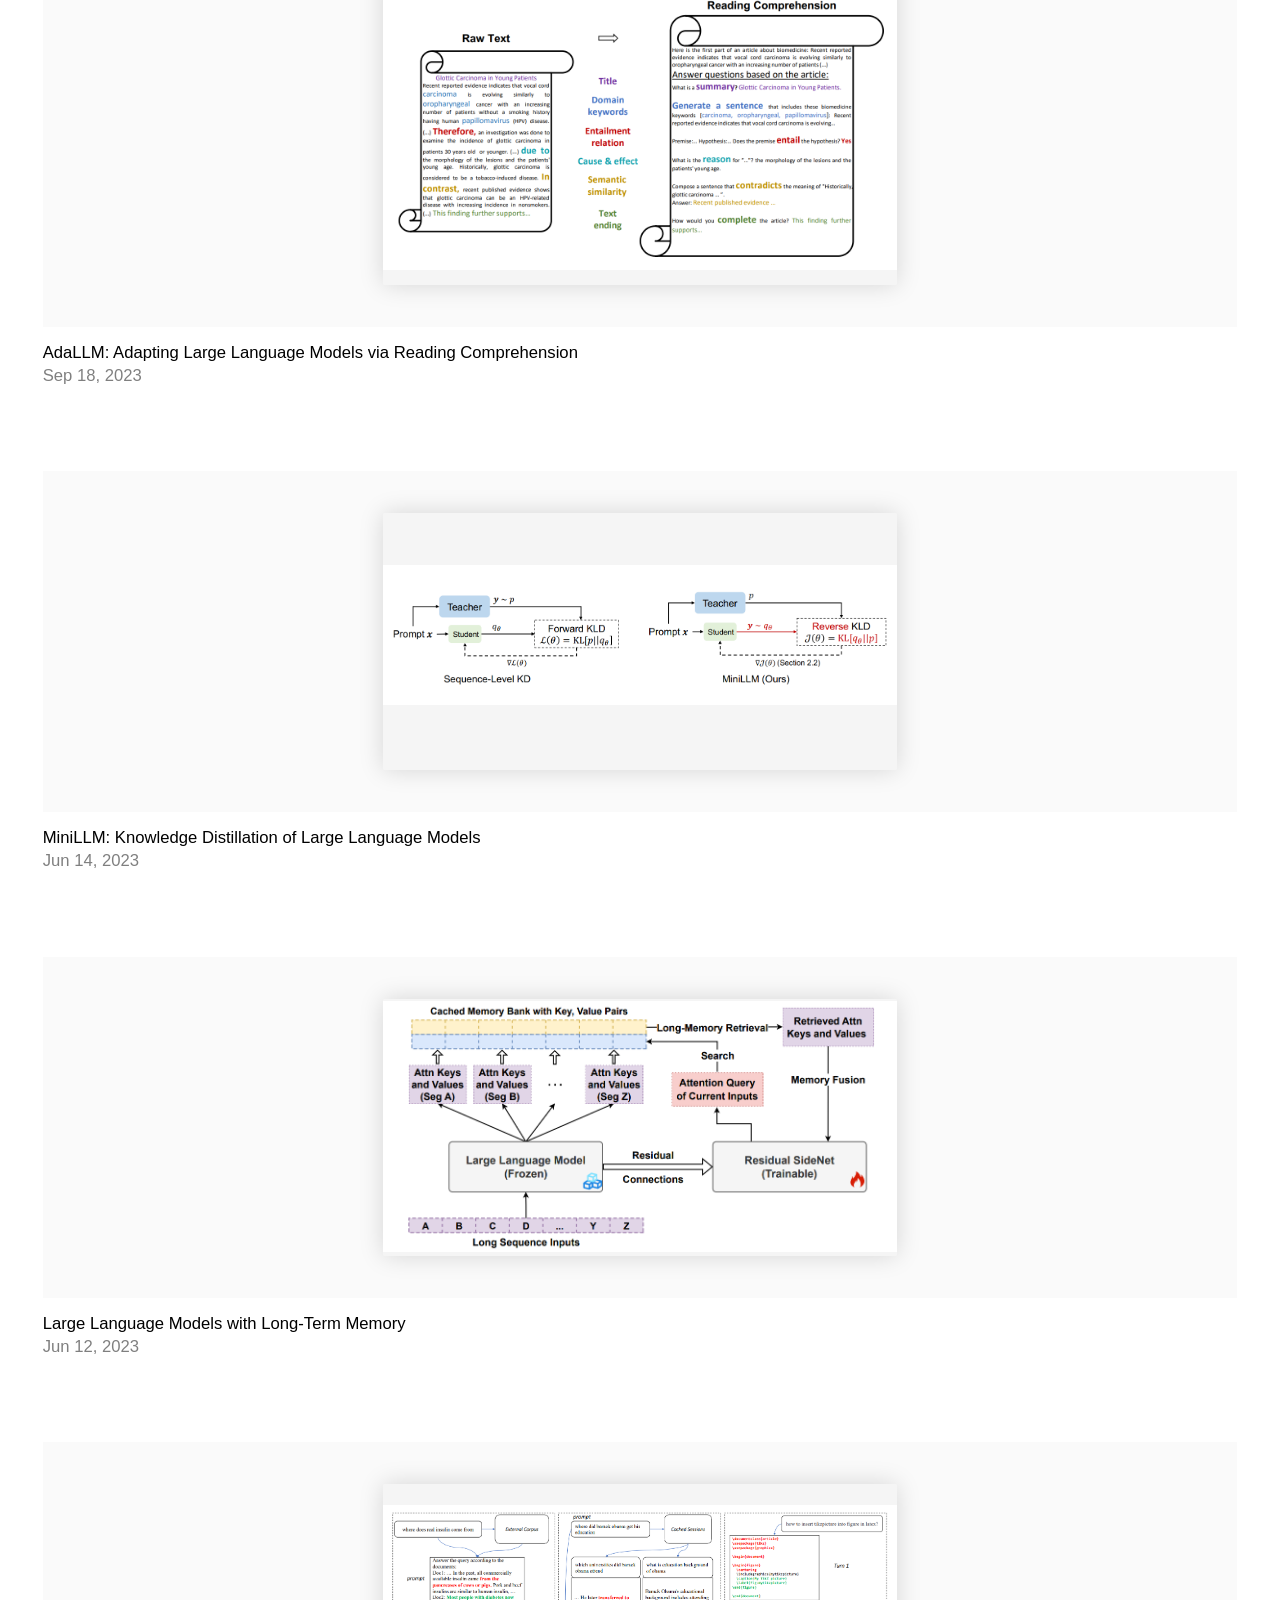
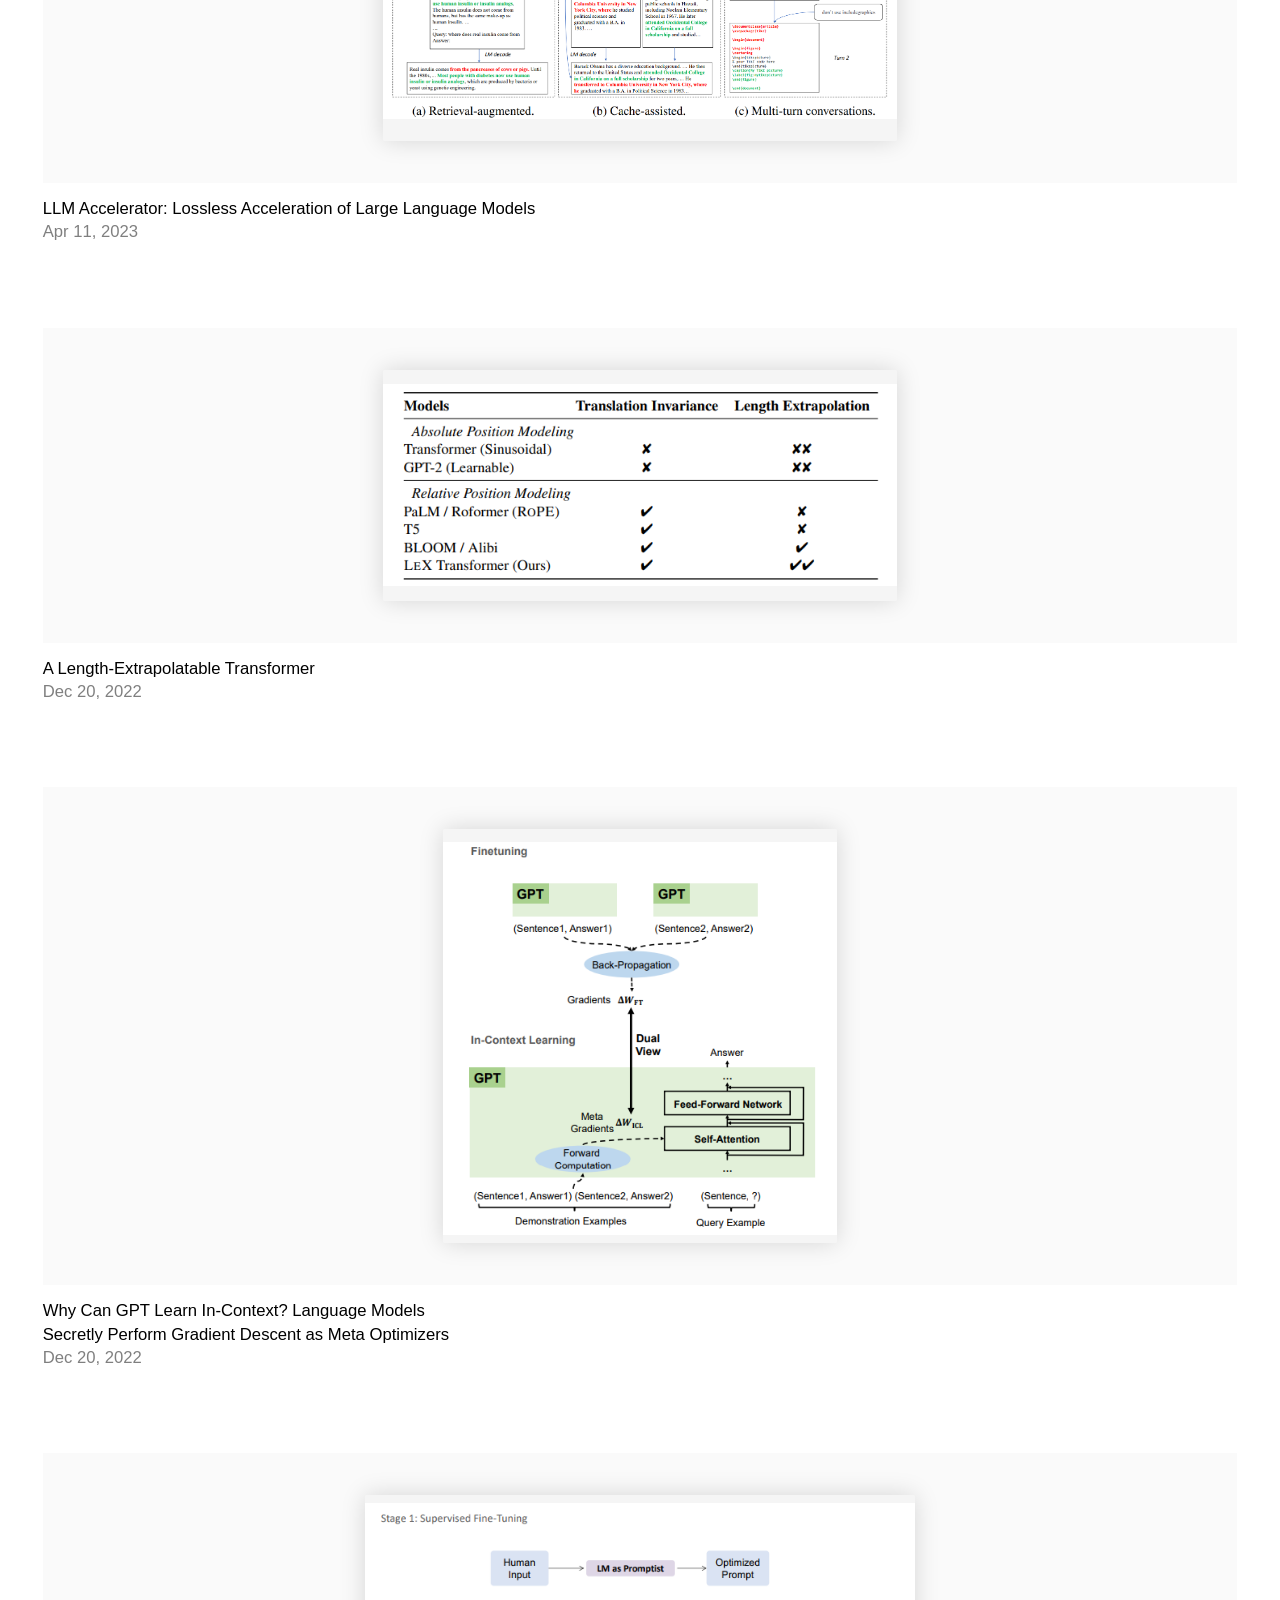
==== commit 4a241503: "Update" ====
--- a/agi/index.html
+++ b/agi/index.html
@@ -302,7 +302,7 @@
                         </div>
                     </div>
                     <div class="max-width-xnarrow medium-xsmall-copy">
-                        <h4 class="balance-text fade-child medium-xsmall-copy" style="">VALL-E 2: Neural Codec Language Models are Human Parity Zero-Shot Text to Speech Synthesizers</h4>
+                        <h4 class="balance-text fade-child medium-xsmall-copy" style="">VALL-E 2: Human Parity Zero-Shot Text to Speech Synthesis</h4>
                         <time datetime="2024-06-08" class="color-fg-50">Jun 8, 2024</time>
                     </div>
                 </a>
